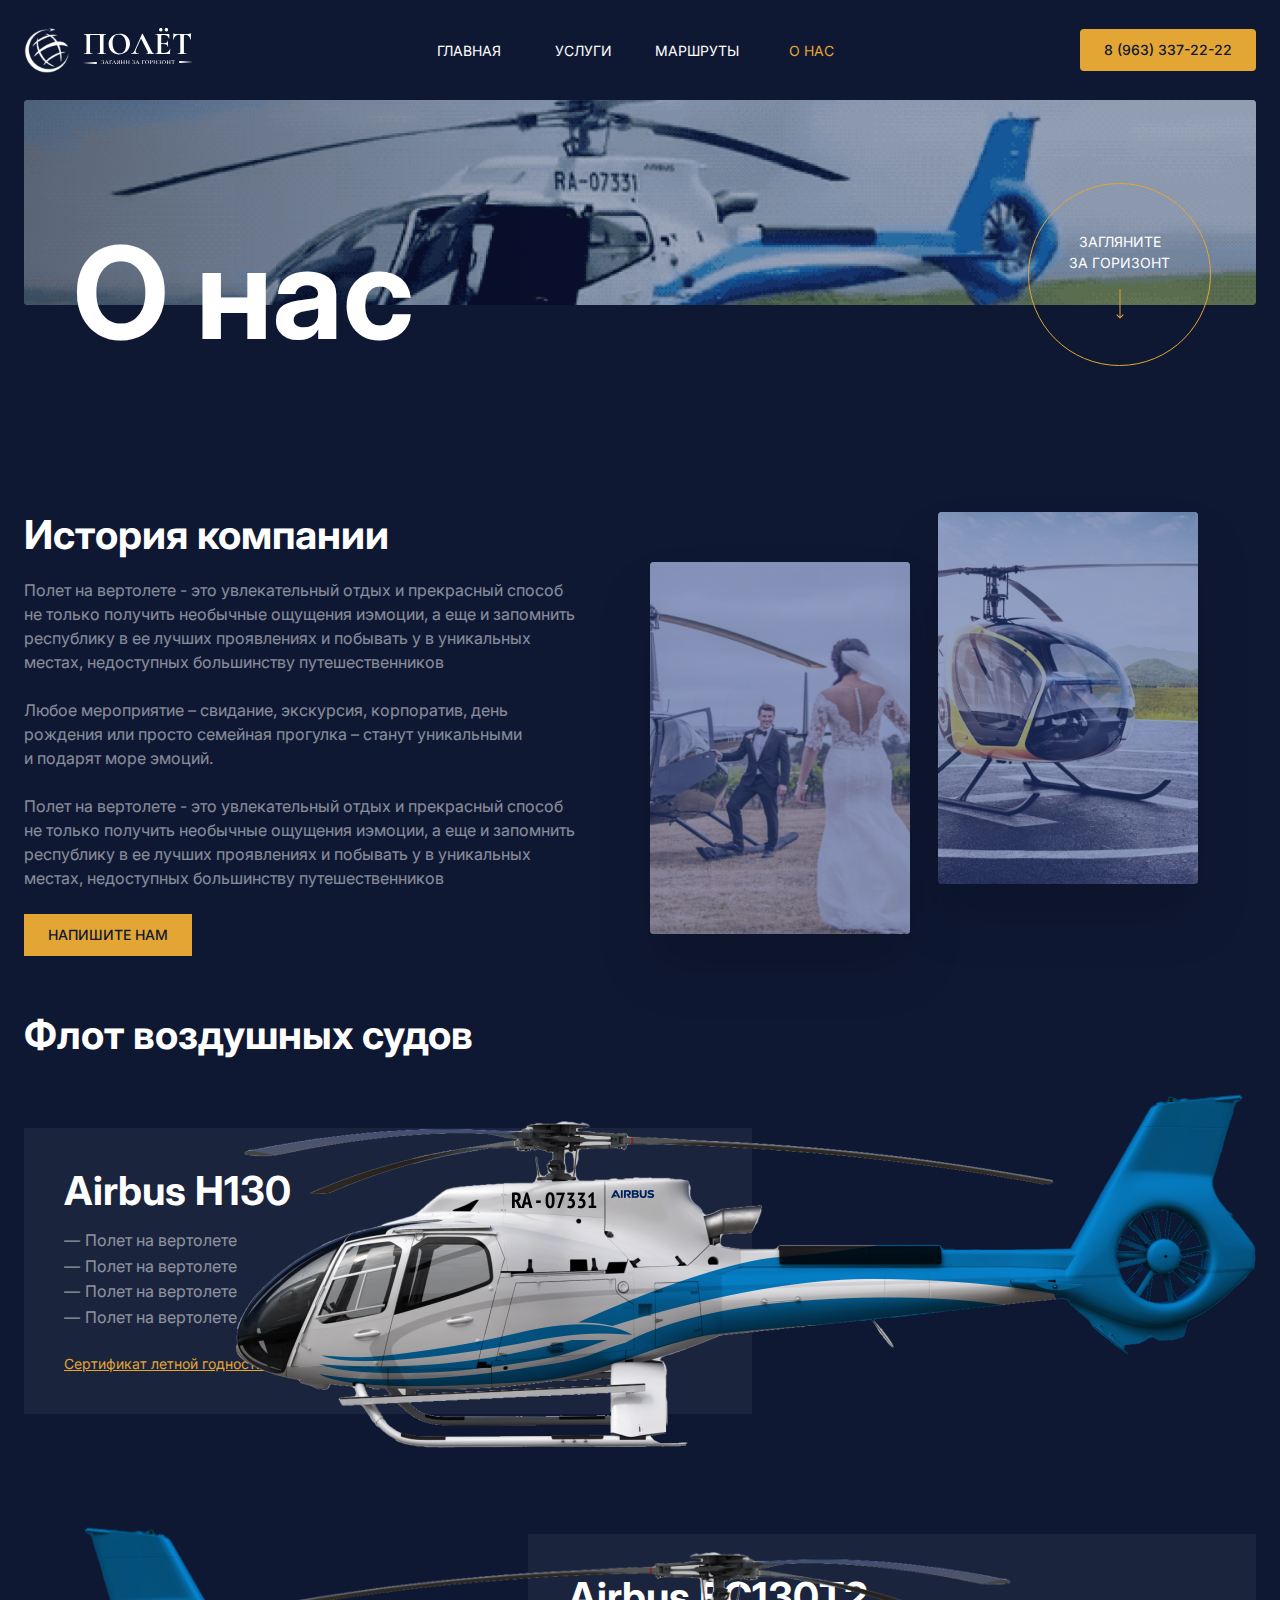
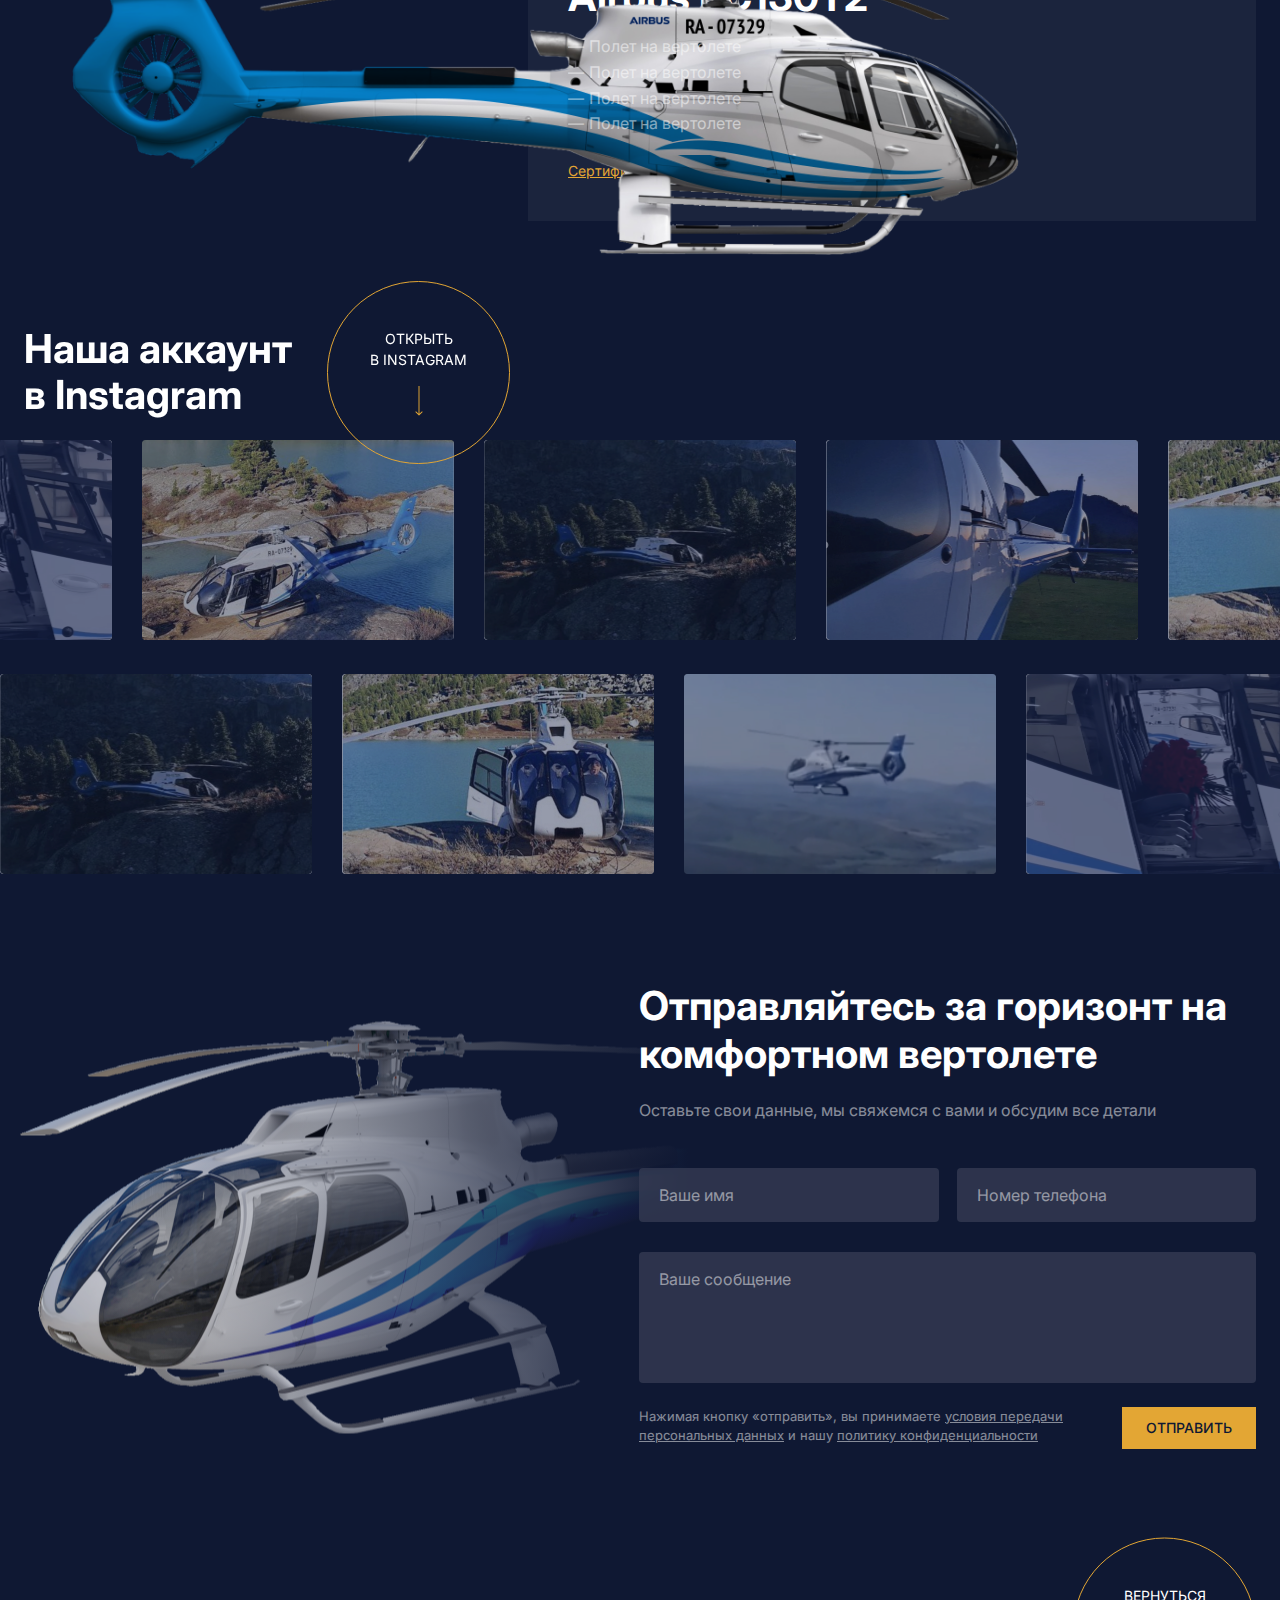
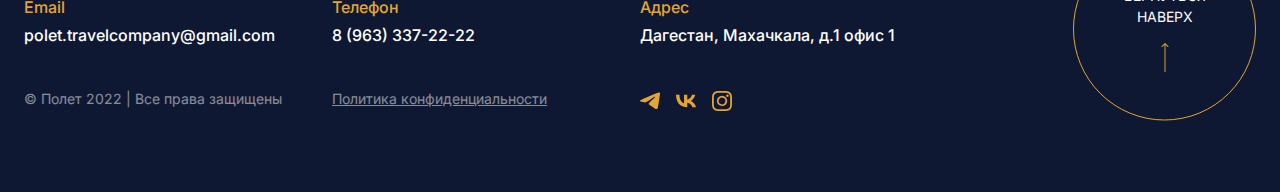
==== about.html @ 79e1754f "upd: Update #3" ====
<!DOCTYPE html>
<html lang="ru">

<head>
	<meta charset="UTF-8">
	<meta http-equiv="X-UA-Compatible" content="IE=edge">
	<meta name="viewport" content="width=device-width, initial-scale=1.0">
	<title>Полёт - О нас</title>
	<!-- styles -->
	<link rel="stylesheet" href="css/vendor.min.css">
	<link rel="stylesheet" href="css/app.min.css">
</head>

<body>
	<!-- header -->
	<header class="header @@header" id="header" data-aos="fade-in">
		<div class="container">
			<div class="header__wrapper">
				<button class="hamburger" id="hamburger-toggle" aria-label="Меню">
					<span class="hamburger__inner"></span>
					<span class="hamburger__inner"></span>
					<span class="hamburger__inner"></span>
				</button>
				<a href="index.html" class="header__logotype">
					<picture>
						<source srcset="img/logotype.svg" media="(min-width: 1024px)">
						<img src="img/logotype-mobile.svg" alt="ПОЛЁТ">
					</picture>
				</a>
				<nav class="nav header__nav">
					<ul class="nav__list">
						<li class="nav__item @@main">
							<a href="index.html" class="nav__link">Главная</a>
						</li>
						<li class="nav__item @@services">
							<a href="services.html" class="nav__link">Услуги</a>
						</li>
						<li class="nav__item @@routes">
							<a href="routes.html" class="nav__link">Маршруты</a>
						</li>
						<li class="nav__item nav__item--active">
							<a href="about.html" class="nav__link">О нас</a>
						</li>
					</ul>
				</nav>
				<a href="tel:89633372222" class="header__number">
					<svg class="header__number-icon">
						<use xlink:href="img/sprite.svg#icon-phone-call"></use>
					</svg>
					<span class="header__number-title">8 (963) 337-22-22</span>
				</a>
			</div>
		</div>
	</header>
	<!-- end of header -->
	<!-- wrapper -->
	<div class="wrapper">
		<!-- page top -->
		<div class="page-top" id="page-top">
			<div class="container">
				<div class="page-top__wrapper">
					<picture class="page-top__img">
						<img src="img/main-bg.jpg" alt="Image">
					</picture>
					<h2 class="page-top__title">О нас</h2>
					<a href="#about" class="back-to page-top__back">
						<span class="back-to__title">Загляните <br>за горизонт</span>
						<svg class="back-to__icon">
							<use xlink:href="img/sprite.svg#icon-arrow-bottom"></use>
						</svg>
					</a>
				</div>
			</div>
		</div>
		<!-- end of page top -->
		<!-- about -->
		<section class="about" id="about">
			<div class="container">
				<div class="about__wrapper">
					<div class="about__left">
						<h3 class="about__title"><b>История компании</b></h3>
						<p class="about__description">
							Полет на вертолете - это увлекательный отдых и прекрасный способ <br>
							не только получить необычные ощущения иэмоции, a еще и запомнить республику в ее лучших проявлениях и побывать у в уникальных местах, недоступных большинству путешественников
							<br><br>
							Любое мероприятие – свидание, экскурсия, корпоратив, день рождения или просто семейная прогулка – станут уникальными <br>
							и подарят море эмоций.
							<br><br>
							Полет на вертолете - это увлекательный отдых и прекрасный способ <br>
							не только получить необычные ощущения иэмоции, a еще и запомнить республику в ее лучших проявлениях и побывать у в уникальных местах, недоступных большинству путешественников
						</p>
						<a href="#" class="about__btn btn">Напишите нам</a>
					</div>
					<div class="about__right">
						<div class="about__images">
							<picture class="about__img">
								<img src="img/about-img-01.jpg" alt="Image">
							</picture>
							<picture class="about__img">
								<img src="img/about-img-02.jpg" alt="Image">
							</picture>
						</div>
					</div>
				</div>
			</div>
		</section>
		<!-- end of about -->
		<!-- fleet -->
		<section class="fleet" id="fleet">
			<div class="container">
				<div class="section-heading">
					<h2 class="section-heading__title">Флот воздушных судов</h2>
				</div>
				<div class="fleet__wrapper">
					<article class="fleet__item">
						<div class="fleet__body">
							<h3 class="fleet__title">Airbus H130</h3>
							<ul class="fleet__list">
								<li class="fleet__list-item">Полет на вертолете</li>
								<li class="fleet__list-item">Полет на вертолете</li>
								<li class="fleet__list-item">Полет на вертолете</li>
								<li class="fleet__list-item">Полет на вертолете</li>
							</ul>
							<a href="#" class="fleet__link">Сертификат летной годности</a>
						</div>
						<picture class="fleet__img">
							<img src="img/fleet-helicopter-01.png" alt="Image">
						</picture>
					</article>
					<article class="fleet__item">
						<picture class="fleet__img">
							<img src="img/fleet-helicopter-02.png" alt="Image">
						</picture>
						<div class="fleet__body">
							<h3 class="fleet__title">Airbus EC130T2</h3>
							<ul class="fleet__list">
								<li class="fleet__list-item">Полет на вертолете</li>
								<li class="fleet__list-item">Полет на вертолете</li>
								<li class="fleet__list-item">Полет на вертолете</li>
								<li class="fleet__list-item">Полет на вертолете</li>
							</ul>
							<a href="#" class="fleet__link">Сертификат летной годности</a>
						</div>
					</article>
				</div>
			</div>
		</section>
		<!-- end of fleet -->
		<!-- gallery -->
		<section class="gallery" id="gallery">
			<div class="container">
				<div class="gallery__top">
					<div class="section-heading">
						<h2 class="section-heading__title">Наша аккаунт <br>в Instagram</h2>
					</div>
					<a href="#" class="back-to gallery__back" target="_blank">
						<span class="back-to__title">Открыть <br>в Instagram</span>
						<svg class="back-to__icon">
							<use xlink:href="img/sprite.svg#icon-arrow-bottom"></use>
						</svg>
					</a>
				</div>
				<div class="gallery__slider gallery__slider--top">
					<div class="swiper">
						<div class="swiper-wrapper">
							<div class="swiper-slide">
								<picture class="gallery__img">
									<img src="img/gallery-01.jpg" alt="Image">
								</picture>
							</div>
							<div class="swiper-slide">
								<picture class="gallery__img">
									<img src="img/gallery-02.jpg" alt="Image">
								</picture>
							</div>
							<div class="swiper-slide">
								<picture class="gallery__img">
									<img src="img/gallery-03.jpg" alt="Image">
								</picture>
							</div>
							<div class="swiper-slide">
								<picture class="gallery__img">
									<img src="img/gallery-04.jpg" alt="Image">
								</picture>
							</div>
							<div class="swiper-slide">
								<picture class="gallery__img">
									<img src="img/gallery-05.jpg" alt="Image">
								</picture>
							</div>
							<div class="swiper-slide">
								<picture class="gallery__img">
									<img src="img/gallery-06.jpg" alt="Image">
								</picture>
							</div>
						</div>
					</div>
				</div>
				<div class="gallery__slider gallery__slider--bottom">
					<div class="swiper">
						<div class="swiper-wrapper">
							<div class="swiper-slide">
								<picture class="gallery__img">
									<img src="img/gallery-04.jpg" alt="Image">
								</picture>
							</div>
							<div class="swiper-slide">
								<picture class="gallery__img">
									<img src="img/gallery-05.jpg" alt="Image">
								</picture>
							</div>
							<div class="swiper-slide">
								<picture class="gallery__img">
									<img src="img/gallery-06.jpg" alt="Image">
								</picture>
							</div>
							<div class="swiper-slide">
								<picture class="gallery__img">
									<img src="img/gallery-07.jpg" alt="Image">
								</picture>
							</div>
							<div class="swiper-slide">
								<picture class="gallery__img">
									<img src="img/gallery-08.jpg" alt="Image">
								</picture>
							</div>
							<div class="swiper-slide">
								<picture class="gallery__img">
									<img src="img/gallery-09.jpg" alt="Image">
								</picture>
							</div>
							<div class="swiper-slide">
								<picture class="gallery__img">
									<img src="img/gallery-02.jpg" alt="Image">
								</picture>
							</div>
						</div>
					</div>
				</div>
			</div>
		</section>
		<!-- end of gallery -->
		<!-- feedback -->
		<section class="feedback" id="feedback">
			<div class="container">
				<div class="feedback__wrapper">
					<h2 class="feedback__title">Отправляйтесь за горизонт на комфортном вертолете </h2>
					<p class="feedback__description">Оставьте свои данные, мы свяжемся с вами и обсудим все детали </p>
					<form action="#" class="feedback-form feedback__form">
						<div class="feedback-form__inner">
							<input type="text" class="feedback-form__input input" placeholder="Ваше имя" required>
							<input type="tel" class="feedback-form__input input" placeholder="Номер телефона" data-inputmask="'mask': '+7 (999) 999-99-99'" required>
						</div>
						<div class="feedback-form__inner">
							<textarea class="feedback-form__input textarea" placeholder="Ваше сообщение" required></textarea>
						</div>
						<div class="feedback-form__bottom">
							<p class="feedback-form__copyright">Нажимая кнопку «отправить», вы принимаете <a href="#">условия передачи персональных данных</a> и нашу <a href="#">политику конфиденциальности</a></p>
							<button class="feedback-form__btn btn">Отправить</button>
						</div>
					</form>
				</div>
			</div>
		</section>
		<!-- end of feedback -->
		<!-- footer -->
		<footer class="footer" id="footer">
			<div class="container">
				<div class="footer__wrapper">
					<div class="footer__block">
						<span class="footer__help">Email</span>
						<a href="#" class="footer__link">polet.travelcompany@gmail.com</a>
					</div>
					<div class="footer__block">
						<span class="footer__help">Телефон</span>
						<a href="tel:89633372222" class="footer__link">8 (963) 337-22-22</a>
					</div>
					<div class="footer__block">
						<span class="footer__help">Адрес</span>
						<address class="footer__link">Дагестан, Махачкала, д.1 офис 1</address>
					</div>
					<a href="#header" class="back-to footer__back">
						<span class="back-to__title">Вернуться наверх</span>
						<svg class="back-to__icon">
							<use xlink:href="img/sprite.svg#icon-arrow-top"></use>
						</svg>
					</a>
				</div>
				<div class="footer__wrapper footer__wrapper--bottom">
					<div class="footer__block">
						<p class="footer__copyright">© Полет 2022 | Все права защищены</p>
					</div>
					<div class="footer__block">
						<a href="#" class="footer__info">Политика конфиденциальности</a>
					</div>
					<div class="footer__block">
						<div class="c-socials footer__socials">
							<ul class="c-socials__list">
								<li class="c-socials__item">
									<a href="#" class="c-socials__link">
										<svg class="c-socials__icon">
											<use xlink:href="img/sprite.svg#icon-telegram"></use>
										</svg>
									</a>
								</li>
								<li class="c-socials__item">
									<a href="#" class="c-socials__link">
										<svg class="c-socials__icon">
											<use xlink:href="img/sprite.svg#icon-vk"></use>
										</svg>
									</a>
								</li>
								<li class="c-socials__item">
									<a href="#" class="c-socials__link">
										<svg class="c-socials__icon">
											<use xlink:href="img/sprite.svg#icon-instagram"></use>
										</svg>
									</a>
								</li>
							</ul>
						</div>
					</div>
				</div>
			</div>
		</footer>
		<!-- end of footer -->
	</div>
	<!-- end of wrapper -->
	<!-- scripts -->
	<script src="js/vendor.min.js"></script>
	<script src="js/app.min.js"></script>
</body>

</html>
---- css/app.min.css ----
body{position:relative;overflow-x:hidden;font-family:"Inter",sans-serif;font-size:16px;font-weight:normal;line-height:1.5;color:#fff;background:#0f1833}ul,ol,li{display:block;padding:0;margin:0;list-style:none}h1,h2,h3,h4,h5,h6{margin:0;font-weight:normal;line-height:1.5}p{margin:0}a{display:inline-block;color:#fff;text-decoration:none;-webkit-transition:all .25s ease-in-out;-o-transition:all .25s ease-in-out;transition:all .25s ease-in-out}a:hover{text-decoration:none;color:#fff}a:active{color:#fff}input[type=number]{-moz-appearance:textfield}input[type=number]::-webkit-outer-spin-button,input[type=number]::-webkit-inner-spin-button{display:none;-webkit-appearance:none;appearance:none;margin:0}input:-webkit-autofill{-webkit-animation-name:autofill;-webkit-animation-fill-mode:both}picture{display:block}picture>img{display:block;width:100%;height:100%;-o-object-fit:cover;object-fit:cover}img{max-width:100%}svg{-webkit-transition:all .25s ease-in-out;-o-transition:all .25s ease-in-out;transition:all .25s ease-in-out}.scroll-disabled{overflow:hidden}.container{margin:0 auto;padding:0 24px;max-width:1504px;width:100%}.btn{display:block;padding:14px 24px;width:-webkit-fit-content;width:-moz-fit-content;width:fit-content;font-size:14px;font-weight:500;line-height:1;text-transform:uppercase;text-align:center;color:#0f1833;background:#e3a634;border:none;border-radius:0}.btn:focus{outline:none}.btn:hover{color:#0f1833}.btn:active{color:#0f1833}.order-btn{display:-webkit-box;display:-ms-flexbox;display:flex;-webkit-box-align:center;-ms-flex-align:center;align-items:center}@media screen and (hover: hover){.order-btn:hover .order-btn__icon{margin-left:10px}}.order-btn__icon-wrap{display:-webkit-box;display:-ms-flexbox;display:flex;-webkit-box-align:center;-ms-flex-align:center;align-items:center;min-width:52px;width:52px;height:52px;border:1px solid #e3a634;border-radius:50%}.order-btn__icon{margin-left:-5px;min-width:30px;width:30px;height:30px;color:#e3a634}.order-btn__icon-wrap+.order-btn__title{margin-left:20px}@media screen and (max-width: 767px){.order-btn__icon-wrap+.order-btn__title{margin-left:10px}}.order-btn__title{font-size:16px;font-weight:normal}@media screen and (max-width: 767px){.order-btn__title{font-size:14px}}.input{-webkit-appearance:none;-moz-appearance:none;appearance:none;display:block;padding:15px 20px;font-size:16px;font-weight:normal;color:#fff;background:rgba(53,59,82,.8);border:none;border-radius:4px}.input::-webkit-input-placeholder{color:rgba(255,255,255,.5)}.input::-moz-placeholder{color:rgba(255,255,255,.5)}.input:-ms-input-placeholder{color:rgba(255,255,255,.5)}.input::-ms-input-placeholder{color:rgba(255,255,255,.5)}.input::placeholder{color:rgba(255,255,255,.5)}.input:focus{outline:none}@media screen and (max-width: 767px){.input{font-size:14px}}.textarea{-webkit-appearance:none;-moz-appearance:none;appearance:none;resize:none;display:block;padding:15px 20px;min-height:131px;font-size:16px;font-weight:normal;color:#fff;background:rgba(53,59,82,.8);border:none;border-radius:4px}.textarea::-webkit-input-placeholder{color:rgba(255,255,255,.5)}.textarea::-moz-placeholder{color:rgba(255,255,255,.5)}.textarea:-ms-input-placeholder{color:rgba(255,255,255,.5)}.textarea::-ms-input-placeholder{color:rgba(255,255,255,.5)}.textarea::placeholder{color:rgba(255,255,255,.5)}.textarea:focus{outline:none}@media screen and (max-width: 767px){.textarea{min-height:102px;font-size:14px}}.back-to{display:-webkit-box;display:-ms-flexbox;display:flex;-webkit-box-align:center;-ms-flex-align:center;align-items:center;-webkit-box-pack:center;-ms-flex-pack:center;justify-content:center;-webkit-box-orient:vertical;-webkit-box-direction:normal;-ms-flex-direction:column;flex-direction:column;padding:20px;min-width:183px;width:183px;height:183px;text-align:center;color:#fff;background:rgba(0,0,0,0);border:1px solid #e3a634;border-radius:50%}.back-to:focus{outline:none}@media screen and (hover: hover){.back-to:hover{background:#e3a634}.back-to:hover .back-to__icon{color:#fff}}@media screen and (max-width: 767px){.back-to{padding:20px;min-width:154px;width:154px;height:154px}}.back-to__title{display:block;font-size:14px;font-weight:normal;text-transform:uppercase}@media screen and (max-width: 767px){.back-to__title{font-size:12px}}.back-to__title+.back-to__icon,.back-to__icon+.back-to__title{margin-top:16px}@media screen and (max-width: 767px){.back-to__title+.back-to__icon,.back-to__icon+.back-to__title{margin-top:10px}}.back-to__icon{min-width:30px;width:30px;min-height:30px;height:30px;color:#e3a634}.c-socials{display:-webkit-box;display:-ms-flexbox;display:flex;-webkit-box-align:center;-ms-flex-align:center;align-items:center}.c-socials__title{font-size:14px;font-weight:normal;text-transform:uppercase;opacity:.5}@media screen and (max-width: 767px){.c-socials__title{display:none}}.c-socials__title+.c-socials__list{margin-left:22px}.c-socials__list{display:-webkit-box;display:-ms-flexbox;display:flex;-webkit-box-align:center;-ms-flex-align:center;align-items:center}.c-socials__item+.c-socials__item{margin-left:16px}.c-socials__link{display:block}.c-socials__icon{min-width:20px;width:20px;height:20px;color:#e3a634}.header{position:relative;z-index:1001;padding:24px 0;background:#0f1833}@media screen and (max-width: 767px){.header{padding:20px 0 24px}}.header__wrapper{display:-webkit-box;display:-ms-flexbox;display:flex;-webkit-box-align:center;-ms-flex-align:center;align-items:center;-webkit-box-pack:justify;-ms-flex-pack:justify;justify-content:space-between}.header__logotype{max-width:169px;width:100%;height:52px}.header__logotype img{display:block;width:100%;height:100%;-o-object-fit:contain;object-fit:contain}@media screen and (max-width: 1023px){.header__logotype{max-width:84px;height:auto}}@media screen and (max-width: 767px){.header__logotype{position:absolute;left:50%;-webkit-transform:translateX(-50%);-ms-transform:translateX(-50%);transform:translateX(-50%)}}.header__nav{position:absolute;left:50%;-webkit-transform:translateX(-50%);-ms-transform:translateX(-50%);transform:translateX(-50%)}@media screen and (max-width: 767px){.header__nav{display:none}}.header__number{display:block;padding:14px 24px;font-size:14px;font-weight:500;line-height:1;text-align:center;color:#0f1833;background:#e3a634;border-radius:4px}.header__number:hover{color:#0f1833}.header__number:active{color:#0f1833}@media screen and (max-width: 1023px){.header__number{padding:12px}}.header__number-icon{min-width:24px;width:24px;height:24px;color:#0f1833}@media screen and (min-width: 1024px){.header__number-icon{display:none}}@media screen and (max-width: 1023px){.header__number-title{display:none}}.nav__list{display:-webkit-box;display:-ms-flexbox;display:flex;-webkit-box-align:center;-ms-flex-align:center;align-items:center}.nav__item--active .nav__link{color:#e3a634}.nav__item+.nav__item{margin-left:30px}.nav__link{display:block;min-width:84px;font-size:14px;font-weight:normal;text-transform:uppercase;text-align:center}@media screen and (hover: hover){.nav__link:hover{color:#e3a634}}.hamburger{position:relative;display:block;padding:0;min-width:36px;width:36px;height:36px;font-size:0;background:rgba(0,0,0,0);border:none;border-radius:0}.hamburger:focus{outline:none}.hamburger--active .hamburger__inner:first-child{top:17.5px;-webkit-transform:rotate(45deg);-ms-transform:rotate(45deg);transform:rotate(45deg);width:30px}.hamburger--active .hamburger__inner:nth-child(2){opacity:0}.hamburger--active .hamburger__inner:last-child{top:17.5px;-webkit-transform:rotate(-45deg);-ms-transform:rotate(-45deg);transform:rotate(-45deg);width:30px}@media screen and (min-width: 768px){.hamburger{display:none}}.hamburger__inner{position:absolute;left:3px;height:3px;background:#fff;border-radius:4px;-webkit-transition:all .25s ease-in-out;-o-transition:all .25s ease-in-out;transition:all .25s ease-in-out}.hamburger__inner:first-child{top:7.5px;width:15px}.hamburger__inner:nth-child(2){top:17.5px;width:30px}.hamburger__inner:last-child{top:28.5px;width:20px}.mobile-menu{position:fixed;top:92px;right:24px;left:24px;z-index:1000;-webkit-transform:translateY(-104%);-ms-transform:translateY(-104%);transform:translateY(-104%);visibility:hidden;background:#cd9734;border-radius:4px;-webkit-box-shadow:0px 4px 34px #0f1833;box-shadow:0px 4px 34px #0f1833;-webkit-transition:all .25s ease-in-out;-o-transition:all .25s ease-in-out;transition:all .25s ease-in-out;pointer-events:none}.mobile-menu--active{-webkit-transform:translateY(0);-ms-transform:translateY(0);transform:translateY(0);visibility:visible;pointer-events:all}@media screen and (min-width: 768px){.mobile-menu{display:none}}.mobile-menu__list{padding:12px 0;width:100%}.mobile-menu__item--active .mobile-menu__link{color:#fff;background:rgba(15,24,51,.1)}.mobile-menu__item--active .mobile-menu__link:hover{color:#fff}.mobile-menu__item--active .mobile-menu__link:active{color:#fff}.mobile-menu__link{display:block;padding:17px 23px;width:100%;font-size:14px;font-weight:normal;text-transform:uppercase;text-align:center;color:#0f1833}.mobile-menu__link:hover{color:#0f1833}.mobile-menu__link:active{color:#0f1833}.footer{padding:38px 0 80px}@media screen and (max-width: 767px){.footer{padding:38px 0 32px}}.footer__wrapper{position:relative;display:-webkit-box;display:-ms-flexbox;display:flex}@media screen and (max-width: 1199px){.footer__wrapper{-webkit-box-orient:vertical;-webkit-box-direction:normal;-ms-flex-direction:column;flex-direction:column}.footer__wrapper--bottom{text-align:center}}@media screen and (min-width: 768px)and (max-width: 1199px){.footer__wrapper--bottom .footer__block+.footer__block{margin-top:16px}}@media screen and (max-width: 767px){.footer__wrapper--bottom .footer__block+.footer__block{margin-top:8px}}.footer__wrapper+.footer__wrapper{margin-top:25px}@media screen and (max-width: 1199px){.footer__wrapper+.footer__wrapper{margin-top:96px}}.footer__back{position:absolute;top:50%;right:0;z-index:1;-webkit-transform:translateY(-50%);-ms-transform:translateY(-50%);transform:translateY(-50%)}@media screen and (max-width: 767px){.footer__back{top:60px;-webkit-transform:none;-ms-transform:none;transform:none}}.footer__block{width:25%}@media screen and (max-width: 1199px){.footer__block{width:100%}}@media screen and (max-width: 1199px){.footer__block+.footer__block{margin-top:24px}}.footer__help{display:block;margin-bottom:4px;font-size:16px;font-weight:500;color:#e3a634}.footer__link{display:block;font-size:16px;font-weight:500}@media screen and (hover: hover){.footer__link[href]:hover{color:#e3a634}}.footer__copyright{display:block;font-size:14px;font-weight:normal;opacity:.5}@media screen and (max-width: 767px){.footer__copyright{font-size:12px}}.footer__info{display:block;font-size:14px;font-weight:normal;text-decoration:underline;opacity:.5}@media screen and (max-width: 767px){.footer__info{font-size:12px}}@media screen and (max-width: 1199px){.footer__socials{-webkit-box-pack:center;-ms-flex-pack:center;justify-content:center}}.wrapper{position:relative;overflow:hidden;min-height:100vh}.section-heading{display:-webkit-box;display:-ms-flexbox;display:flex;-webkit-box-align:start;-ms-flex-align:start;align-items:flex-start;-webkit-box-pack:justify;-ms-flex-pack:justify;justify-content:space-between;margin-bottom:70px}@media screen and (max-width: 1023px){.section-heading{-webkit-box-orient:vertical;-webkit-box-direction:normal;-ms-flex-direction:column;flex-direction:column}}@media screen and (max-width: 767px){.section-heading{margin-bottom:30px}}.section-heading__title{max-width:608px;width:100%;font-size:40px;font-weight:bold;line-height:1.15}@media screen and (min-width: 1024px)and (max-width: 1199px){.section-heading__title{font-size:32px}}@media screen and (max-width: 767px){.section-heading__title{font-size:20px}}.section-heading__description{margin-left:40px;max-width:552px;width:100%;font-size:16px;font-weight:normal;opacity:.5}@media screen and (max-width: 1023px){.section-heading__description{margin-top:30px;margin-left:0}}@media screen and (max-width: 767px){.section-heading__description{font-size:14px}}.main{position:relative}.main__wrapper{position:relative;z-index:1;overflow:hidden;padding:48px 48px 134px 48px;min-height:596px;background-repeat:no-repeat;background-size:cover;background-position:center center;border-radius:4px}.main__wrapper::before{content:"";position:absolute;top:0;right:0;bottom:0;left:0;z-index:-1;display:block;width:100%;height:100%;background:rgba(15,24,51,.35)}.main__wrapper::after{content:"";position:absolute;top:0;right:0;bottom:0;left:0;z-index:-1;display:block;width:100%;height:100%;background:-webkit-gradient(linear, left top, right top, from(rgba(0, 0, 0, 0.3)), color-stop(42.38%, rgba(0, 0, 0, 0)));background:-o-linear-gradient(left, rgba(0, 0, 0, 0.3) 0%, rgba(0, 0, 0, 0) 42.38%);background:linear-gradient(90deg, rgba(0, 0, 0, 0.3) 0%, rgba(0, 0, 0, 0) 42.38%)}@media screen and (min-width: 768px)and (max-width: 1023px){.main__wrapper{padding:30px 30px 134px 30px;min-height:520px}}@media screen and (max-width: 767px){.main__wrapper{padding:20px 20px 114px 20px;min-height:480px}}.main__back{position:absolute;bottom:0;left:calc(50% - 752px + 24px + 48px);z-index:1}@media screen and (max-width: 1503px){.main__back{left:72px}}@media screen and (min-width: 768px)and (max-width: 1023px){.main__back{left:54px}}@media screen and (max-width: 767px){.main__back{left:44px}}.main__title{font-size:72px;font-weight:bold;line-height:1.08}@media screen and (min-width: 768px)and (max-width: 1023px){.main__title{font-size:48px}}@media screen and (max-width: 767px){.main__title{font-size:32px}}.main__description{margin-top:40px;max-width:430px;width:100%;font-size:16px;font-weight:normal;opacity:.7}@media screen and (max-width: 767px){.main__description{margin-top:72px;font-size:14px;opacity:1}}.main__btn{margin-top:12px}@media screen and (max-width: 767px){.main__btn{margin-top:16px;width:100%}}.main__inner{display:-webkit-box;display:-ms-flexbox;display:flex;-webkit-box-align:center;-ms-flex-align:center;align-items:center;-webkit-box-pack:end;-ms-flex-pack:end;justify-content:flex-end;margin-top:28px}@media screen and (max-width: 767px){.main__inner{margin-top:24px}}.feedback{position:relative;z-index:1;overflow:hidden;padding:108px 0}.feedback::before{content:"";position:absolute;top:50%;left:calc(50% - 752px + 24px);z-index:-2;-webkit-transform:translateY(-50%);-ms-transform:translateY(-50%);transform:translateY(-50%);display:block;width:871px;height:437px;background-image:url(../img/helicopter.png);background-repeat:no-repeat;background-size:contain;background-position:center center}.feedback::after{content:"";position:absolute;top:50%;left:calc(50% - 752px + 24px + 275px);z-index:-1;-webkit-transform:translateY(-50%);-ms-transform:translateY(-50%);transform:translateY(-50%);display:block;width:609px;height:593px;background:-webkit-gradient(linear, right top, left top, color-stop(3.32%, #0F1833), color-stop(89.77%, rgba(15, 24, 51, 0)));background:-o-linear-gradient(right, #0F1833 3.32%, rgba(15, 24, 51, 0) 89.77%);background:linear-gradient(270deg, #0F1833 3.32%, rgba(15, 24, 51, 0) 89.77%)}@media screen and (max-width: 1503px){.feedback::before{left:20px}.feedback::after{left:295px}}@media screen and (min-width: 1200px)and (max-width: 1399px){.feedback::after{left:20px;width:871px;background:-webkit-gradient(linear, right top, left top, color-stop(23.32%, #0F1833), color-stop(89.77%, rgba(15, 24, 51, 0)));background:-o-linear-gradient(right, #0F1833 23.32%, rgba(15, 24, 51, 0) 89.77%);background:linear-gradient(270deg, #0F1833 23.32%, rgba(15, 24, 51, 0) 89.77%)}}@media screen and (max-width: 1199px){.feedback::before,.feedback::after{display:none}}@media screen and (max-width: 767px){.feedback{padding:50px 0 0}}.feedback__wrapper{margin-left:auto;max-width:617px;width:100%}@media screen and (max-width: 1199px){.feedback__wrapper{max-width:none}}.feedback__title{font-size:40px;font-weight:bold;line-height:1.2}@media screen and (max-width: 767px){.feedback__title{font-size:24px}}.feedback__description{margin-top:20px;font-size:16px;font-weight:normal;opacity:.5}@media screen and (max-width: 767px){.feedback__description{margin-top:16px;font-size:14px}}.feedback__form{margin-top:46px}@media screen and (max-width: 767px){.feedback__form{margin-top:16px}}.feedback-form__inner{display:-webkit-box;display:-ms-flexbox;display:flex;-webkit-box-pack:justify;-ms-flex-pack:justify;justify-content:space-between}@media screen and (max-width: 767px){.feedback-form__inner{-webkit-box-orient:vertical;-webkit-box-direction:normal;-ms-flex-direction:column;flex-direction:column}}.feedback-form__inner+.feedback-form__inner{margin-top:30px}@media screen and (max-width: 767px){.feedback-form__inner+.feedback-form__inner{margin-top:16px}}.feedback-form__input{width:100%}.feedback-form__input+.feedback-form__input{margin-left:18px}@media screen and (max-width: 767px){.feedback-form__input+.feedback-form__input{margin-top:16px;margin-left:0}}.feedback-form__bottom{display:-webkit-box;display:-ms-flexbox;display:flex;-webkit-box-pack:justify;-ms-flex-pack:justify;justify-content:space-between;margin-top:24px}@media screen and (max-width: 767px){.feedback-form__bottom{-webkit-box-orient:vertical;-webkit-box-direction:normal;-ms-flex-direction:column;flex-direction:column;margin-top:16px}}.feedback-form__copyright{font-size:13px;font-weight:normal;opacity:.5}.feedback-form__copyright>a{display:inline;text-decoration:underline;color:#fff}.feedback-form__copyright>a:hover{color:#fff}@media screen and (max-width: 767px){.feedback-form__copyright{font-size:11px}}.feedback-form__copyright+.feedback-form__btn,.feedback-form__btn+.feedback-form__copyright{margin-left:32px}@media screen and (max-width: 767px){.feedback-form__copyright+.feedback-form__btn,.feedback-form__btn+.feedback-form__copyright{margin-top:16px;margin-left:0}}@media screen and (max-width: 767px){.feedback-form__btn{width:100%}}.page-top__wrapper{position:relative;overflow:hidden;padding:97px 232px 97px 49px}@media screen and (min-width: 1024px)and (max-width: 1199px){.page-top__wrapper{padding:117px 222px 117px 39px}}@media screen and (min-width: 768px)and (max-width: 1023px){.page-top__wrapper{padding:117px 222px 117px 39px}}@media screen and (max-width: 767px){.page-top__wrapper{padding:173px 20px 20px}}.page-top__img{position:absolute;top:0;right:0;left:0;z-index:1;overflow:hidden;width:100%;height:205px;border-radius:4px}.page-top__img img{display:block;width:100%;height:100%;-o-object-fit:cover;object-fit:cover}.page-top__img::before{content:"";position:absolute;top:0;right:0;bottom:0;left:0;display:block;width:100%;height:100%;background:rgba(15,24,51,.35)}.page-top__img::after{content:"";position:absolute;top:0;right:0;bottom:0;left:0;display:block;width:100%;height:100%;background:-webkit-gradient(linear, left top, right top, from(rgba(0, 0, 0, 0.3)), color-stop(42.38%, rgba(0, 0, 0, 0)));background:-o-linear-gradient(left, rgba(0, 0, 0, 0.3) 0%, rgba(0, 0, 0, 0) 42.38%);background:linear-gradient(90deg, rgba(0, 0, 0, 0.3) 0%, rgba(0, 0, 0, 0) 42.38%)}@media screen and (min-width: 768px)and (max-width: 1023px){.page-top__img{height:175px}}.page-top__title{position:relative;z-index:1;font-size:128px;font-weight:bold}@media screen and (min-width: 1024px)and (max-width: 1199px){.page-top__title{font-size:94px}}@media screen and (min-width: 767px)and (max-width: 1023px){.page-top__title{font-size:62px}}@media screen and (max-width: 767px){.page-top__title{font-size:42px}}.page-top__back{position:absolute;top:83px;right:45px;z-index:1}@media screen and (min-width: 768px)and (max-width: 1199px){.page-top__back{right:35px}}@media screen and (max-width: 767px){.page-top__back{display:none}}.about{padding:26px 0}.about__wrapper{display:-webkit-box;display:-ms-flexbox;display:flex;-webkit-box-pack:justify;-ms-flex-pack:justify;justify-content:space-between}@media screen and (max-width: 1199px){.about__wrapper{-webkit-box-orient:vertical;-webkit-box-direction:normal;-ms-flex-direction:column;flex-direction:column}}.about__left{max-width:566px;width:100%}@media screen and (min-width: 1024px)and (max-width: 1199px){.about__left{max-width:70%}}.about__title{font-size:40px;font-weight:300;line-height:1.15}.about__title b,.about__title strong{font-weight:bold}@media screen and (max-width: 767px){.about__title{font-size:24px}}.about__description{margin-top:20px;font-size:16px;font-weight:normal;opacity:.5}@media screen and (max-width: 767px){.about__description{font-size:14px}}.about__btn{margin-top:24px}@media screen and (max-width: 767px){.about__btn{width:100%}}.about__right{margin-left:60px;max-width:668px;width:100%}@media screen and (min-width: 768px)and (max-width: 1199px){.about__right{margin:50px auto 0}}@media screen and (max-width: 767px){.about__right{margin:30px auto 0}}.about__images{display:-webkit-box;display:-ms-flexbox;display:flex;-webkit-box-align:start;-ms-flex-align:start;align-items:flex-start}.about__img{position:relative;overflow:hidden;max-width:320px;min-width:320px;height:462px;border-radius:4px;-webkit-box-shadow:0px 34px 54px rgba(0,0,0,.15);box-shadow:0px 34px 54px rgba(0,0,0,.15)}.about__img img{display:block;width:100%;height:100%;-o-object-fit:cover;object-fit:cover}.about__img::before{content:"";position:absolute;top:0;right:0;bottom:0;left:0;display:block;width:100%;height:100%;background:rgba(42,67,144,.5)}.about__img:first-child{margin-top:50px}@media screen and (min-width: 1200px)and (max-width: 1399px){.about__img{max-width:260px;min-width:260px;height:372px}}@media screen and (max-width: 767px){.about__img{max-width:calc(50% - 6px);min-width:calc(50% - 6px)}.about__img:first-child{margin-top:27px}}@media screen and (min-width: 576px)and (max-width: 767px){.about__img{height:368px}}@media screen and (max-width: 575px){.about__img{height:248px}}.about__img+.about__img{margin-left:28px}@media screen and (max-width: 767px){.about__img+.about__img{margin-left:12px}}.invest{padding:55px 0 68px}@media screen and (max-width: 767px){.invest{padding:54px 0 120px}}.invest__wrapper{position:relative;display:-webkit-box;display:-ms-flexbox;display:flex;-webkit-box-align:center;-ms-flex-align:center;align-items:center;-webkit-box-pack:justify;-ms-flex-pack:justify;justify-content:space-between}@media screen and (max-width: 1199px){.invest__wrapper{-webkit-box-orient:vertical;-webkit-box-direction:reverse;-ms-flex-direction:column-reverse;flex-direction:column-reverse;-webkit-box-align:start;-ms-flex-align:start;align-items:flex-start}}.invest__left{max-width:668px;min-width:668px;width:100%}@media screen and (min-width: 1200px)and (max-width: 1399px){.invest__left{max-width:548px;min-width:548px}}@media screen and (max-width: 1199px){.invest__left{margin:0 auto}}@media screen and (max-width: 767px){.invest__left{min-width:auto}}.invest__images{display:-webkit-box;display:-ms-flexbox;display:flex;-webkit-box-align:start;-ms-flex-align:start;align-items:flex-start;-ms-flex-wrap:wrap;flex-wrap:wrap}.invest__img{position:relative;overflow:hidden;max-width:320px;min-width:320px;height:462px;border-radius:4px;-webkit-box-shadow:0px 34px 54px rgba(0,0,0,.15);box-shadow:0px 34px 54px rgba(0,0,0,.15)}.invest__img img{display:block;width:100%;height:100%;-o-object-fit:cover;object-fit:cover}.invest__img::before{content:"";position:absolute;top:0;right:0;bottom:0;left:0;display:block;width:100%;height:100%;background:rgba(42,67,144,.5)}.invest__img:first-child{margin-top:118px}.invest__img:nth-child(2){margin-left:28px}.invest__img:last-child{margin-top:-252px;margin-left:245px}@media screen and (min-width: 1200px)and (max-width: 1399px){.invest__img{max-width:260px;min-width:260px;height:372px}}@media screen and (max-width: 767px){.invest__img{max-width:calc(50% - 10px);min-width:calc(50% - 10px)}.invest__img:first-child{margin-top:27px}.invest__img:nth-child(2){margin-left:20px}.invest__img:last-child{margin-top:-62px;margin-left:35%}}@media screen and (min-width: 576px)and (max-width: 767px){.invest__img{height:368px}}@media screen and (max-width: 575px){.invest__img{height:248px}}.invest__right{margin-left:75px;max-width:668px;width:100%}@media screen and (min-width: 1200px)and (max-width: 1399px){.invest__right{margin-left:45px}}@media screen and (min-width: 768px)and (max-width: 1199px){.invest__right{margin-bottom:50px;margin-left:0}}@media screen and (max-width: 767px){.invest__right{margin-bottom:24px;margin-left:0}}.invest__title{font-size:40px;font-weight:300;line-height:1.15}.invest__title b,.invest__title strong{font-weight:bold}@media screen and (max-width: 767px){.invest__title{font-size:24px}}.invest__description{margin-top:20px;font-size:16px;font-weight:normal;opacity:.5}@media screen and (max-width: 767px){.invest__description{font-size:14px}}.invest__back{margin-top:48px}@media screen and (max-width: 1199px){.invest__back{position:absolute;bottom:-72px;left:0;z-index:1;margin-top:0}}.services{padding:26px 0 74px}@media screen and (max-width: 767px){.services{padding:20px 0}}.services__wrapper{display:-webkit-box;display:-ms-flexbox;display:flex;-ms-flex-wrap:wrap;flex-wrap:wrap}.services__item{position:relative;z-index:1;overflow:hidden;padding:26px 38px;background-repeat:no-repeat;background-size:cover;background-position:center center;border-left:1px solid #e3a634}.services__item::before{content:"";position:absolute;top:0;right:0;bottom:0;left:0;z-index:-1;display:block;width:100%;height:100%;background:rgba(15,24,51,.8)}@media screen and (min-width: 1400px){.services__item{width:calc(50% - 60px)}.services__item:nth-child(2n){margin-left:120px}.services__item:nth-child(n+3){margin-top:60px}}@media screen and (min-width: 1024px)and (max-width: 1399px){.services__item{width:calc(50% - 20px)}.services__item:nth-child(2n){margin-left:40px}.services__item:nth-child(n+3){margin-top:40px}}@media screen and (max-width: 1023px){.services__item{display:-webkit-box;display:-ms-flexbox;display:flex;-webkit-box-orient:vertical;-webkit-box-direction:normal;-ms-flex-direction:column;flex-direction:column;-webkit-box-pack:justify;-ms-flex-pack:justify;justify-content:space-between;padding:16px;width:100%;min-height:209px}}@media screen and (max-width: 1023px){.services__item+.services__item{margin-top:32px}}.services__title{display:block;font-size:24px;font-weight:normal;text-transform:uppercase}@media screen and (max-width: 767px){.services__title{font-size:20px}}.services__description{display:block;margin-top:20px;max-width:455px;width:100%;font-size:16px;font-weight:normal}@media screen and (max-width: 767px){.services__description{display:none}}.services__btn{margin-top:45px}@media screen and (max-width: 767px){.services__btn{margin-top:65px}}.routes{padding:26px 0 74px}@media screen and (max-width: 767px){.routes{padding:20px 0}}.routes__wrapper{display:-webkit-box;display:-ms-flexbox;display:flex;-ms-flex-wrap:wrap;flex-wrap:wrap}.routes__wrapper .routes__item{min-height:220px}@media screen and (min-width: 1400px){.routes__wrapper .routes__item{width:calc(25% - 27px)}.routes__wrapper .routes__item:nth-child(4n),.routes__wrapper .routes__item:nth-child(4n-1),.routes__wrapper .routes__item:nth-child(4n-2){margin-left:36px}.routes__wrapper .routes__item:nth-child(n+5){margin-top:20px}}@media screen and (min-width: 1024px)and (max-width: 1399px){.routes__wrapper .routes__item{width:calc(33.33% - 20px)}.routes__wrapper .routes__item:nth-child(3n),.routes__wrapper .routes__item:nth-child(3n-1){margin-left:30px}.routes__wrapper .routes__item:nth-child(n+4){margin-top:30px}}@media screen and (min-width: 768px)and (max-width: 1023px){.routes__wrapper .routes__item{width:calc(50% - 20px)}.routes__wrapper .routes__item:nth-child(2n){margin-left:40px}.routes__wrapper .routes__item:nth-child(n+3){margin-top:30px}}@media screen and (max-width: 767px){.routes__wrapper .routes__item{width:100%;min-height:auto}}@media screen and (max-width: 767px){.routes__wrapper .routes__item+.routes__item{margin-top:30px}}.routes__item{position:relative;z-index:1;display:-webkit-box;display:-ms-flexbox;display:flex;-webkit-box-orient:vertical;-webkit-box-direction:normal;-ms-flex-direction:column;flex-direction:column;-webkit-box-pack:justify;-ms-flex-pack:justify;justify-content:space-between;overflow:hidden;padding:20px;min-height:144px;background-repeat:no-repeat;background-size:cover;background-position:center center;border-radius:4px;-webkit-box-shadow:0px 34px 54px rgba(0,0,0,.15);box-shadow:0px 34px 54px rgba(0,0,0,.15)}.routes__item::before{content:"";position:absolute;top:0;right:0;bottom:0;left:0;z-index:-2;display:block;width:100%;height:100%;background:rgba(0,0,0,.2)}.routes__item::after{content:"";position:absolute;top:0;right:0;bottom:0;left:0;z-index:-1;display:block;width:100%;height:100%;background:rgba(42,67,144,.4)}.routes__top{display:-webkit-box;display:-ms-flexbox;display:flex;-webkit-box-align:center;-ms-flex-align:center;align-items:center;-webkit-box-pack:justify;-ms-flex-pack:justify;justify-content:space-between}.routes__title{display:-webkit-box;display:-ms-flexbox;display:flex;-webkit-box-align:center;-ms-flex-align:center;align-items:center;font-size:18px;font-weight:500;line-height:1.2}.routes__title::before{content:"";display:block;margin-right:16px;min-width:23px;height:32px;background-image:url(../img/sprite.svg#icon-helicopter);background-repeat:no-repeat;background-size:contain;background-position:center center}.routes__time{display:block;margin-left:18px;font-size:18px;font-weight:500}.routes__list{display:-webkit-box;display:-ms-flexbox;display:flex;-ms-flex-wrap:wrap;flex-wrap:wrap;margin-top:32px}.routes__list-item{font-size:13px;font-weight:normal}.routes__list-item:not(:last-child)::after{content:"|";padding:0 4px}.route{padding:20px 0 60px}.route__top{display:-webkit-box;display:-ms-flexbox;display:flex;-webkit-box-pack:justify;-ms-flex-pack:justify;justify-content:space-between}@media screen and (max-width: 1023px){.route__top{-webkit-box-orient:vertical;-webkit-box-direction:normal;-ms-flex-direction:column;flex-direction:column}}.route__description{font-size:16px;font-weight:normal;opacity:.5}@media screen and (max-width: 767px){.route__description{font-size:14px}}.route__description+.route__description{margin-left:70px}@media screen and (max-width: 1023px){.route__description+.route__description{margin-top:24px;margin-left:0}}.route-list{padding:20px 0}.route-list__wrapper{display:-webkit-box;display:-ms-flexbox;display:flex;-webkit-box-align:start;-ms-flex-align:start;align-items:flex-start;-ms-flex-wrap:wrap;flex-wrap:wrap;counter-reset:route-list}.route-list__item{position:relative;z-index:1;padding:30px 42px;min-height:252px;background-repeat:no-repeat;background-size:cover;background-position:center center;border-left:1px solid #e3a634}.route-list__item::before{content:"";position:absolute;top:0;right:0;bottom:0;left:0;z-index:-1;display:block;width:100%;height:100%;background:rgba(16,24,52,.7)}@media screen and (min-width: 1200px){.route-list__item{width:calc(50% - 52px)}.route-list__item:nth-child(2n){margin-top:55px;margin-left:104px}.route-list__item:nth-child(2n+3){margin-top:20px}}@media screen and (min-width: 1024px)and (max-width: 1199px){.route-list__item{width:calc(50% - 24px)}.route-list__item:nth-child(2n){margin-top:35px;margin-left:48px}.route-list__item:nth-child(2n+3){margin-top:20px}}@media screen and (max-width: 1023px){.route-list__item{display:-webkit-box;display:-ms-flexbox;display:flex;-webkit-box-orient:vertical;-webkit-box-direction:normal;-ms-flex-direction:column;flex-direction:column;width:100%;min-height:205px}}@media screen and (max-width: 767px){.route-list__item{padding:24px 16px}}@media screen and (max-width: 1023px){.route-list__item+.route-list__item{margin-top:24px}}.route-list__name{display:-webkit-box;display:-ms-flexbox;display:flex;-webkit-box-align:start;-ms-flex-align:start;align-items:flex-start;font-size:24px;font-weight:200;text-transform:uppercase}.route-list__name::before{counter-increment:route-list;content:counter(route-list);display:block;margin-top:6px;margin-right:16px;min-width:24px;width:24px;height:24px;font-size:14px;font-weight:600;line-height:24px;text-align:center;color:#000;background:#e3a634;border-radius:50%}@media screen and (max-width: 1023px){.route-list__name{-webkit-box-orient:vertical;-webkit-box-direction:normal;-ms-flex-direction:column;flex-direction:column;-webkit-box-pack:justify;-ms-flex-pack:justify;justify-content:space-between;-webkit-box-flex:1;-ms-flex:1 1 100%;flex:1 1 100%;font-weight:normal}.route-list__name::before{margin:0 0 16px 0}}@media screen and (max-width: 767px){.route-list__name{font-size:20px}}.fleet{padding:30px 0 60px}.fleet__item{position:relative}.fleet__item:nth-child(even) .fleet__body{margin-left:auto}.fleet__item:nth-child(even) .fleet__img{right:auto;left:0}@media screen and (max-width: 1199px){.fleet__item:nth-child(even){display:-webkit-box;display:-ms-flexbox;display:flex;-webkit-box-orient:vertical;-webkit-box-direction:reverse;-ms-flex-direction:column-reverse;flex-direction:column-reverse}}.fleet__item+.fleet__item{margin-top:120px}@media screen and (min-width: 768px)and (max-width: 1199px){.fleet__item+.fleet__item{margin-top:60px}}@media screen and (max-width: 767px){.fleet__item+.fleet__item{margin-top:24px}}.fleet__body{padding:40px;max-width:728px;width:100%;background:#1b243d}@media screen and (max-width: 1199px){.fleet__body{max-width:none}}@media screen and (min-width: 768px)and (max-width: 1199px){.fleet__body{padding:40px 40px 200px 40px}}@media screen and (max-width: 767px){.fleet__body{padding:30px 30px 100px 30px}}.fleet__title{font-size:40px;font-weight:bold;line-height:1.15}@media screen and (max-width: 767px){.fleet__title{font-size:20px}}.fleet__list{margin-top:14px}@media screen and (max-width: 767px){.fleet__list{margin-top:16px}}.fleet__list-item{font-size:16px;font-weight:normal;line-height:1.6;opacity:.5}.fleet__list-item::before{content:"—";margin-right:5px}@media screen and (max-width: 767px){.fleet__list-item{font-size:14px}}.fleet__link{display:block;margin-top:23px;font-size:14px;font-weight:normal;text-decoration:underline;color:#e3a634}@media screen and (max-width: 767px){.fleet__link{margin-top:16px;font-size:12px}}.fleet__img{max-width:1021px;width:100%;height:354px}.fleet__img img{display:block;width:100%;height:100%;-o-object-fit:contain;object-fit:contain}@media screen and (min-width: 1200px){.fleet__img{position:absolute;top:50%;right:0;-webkit-transform:translateY(-50%);-ms-transform:translateY(-50%);transform:translateY(-50%)}}@media screen and (min-width: 768px)and (max-width: 1199px){.fleet__img{margin-top:-180px;height:auto}}@media screen and (max-width: 767px){.fleet__img{margin-top:-60px;height:auto}}.gallery__top{position:relative;z-index:2;display:-webkit-box;display:-ms-flexbox;display:flex;-webkit-box-align:center;-ms-flex-align:center;align-items:center;margin-bottom:-24px}.gallery__top .section-heading{margin-bottom:0}.gallery__back{margin-left:35px}@media screen and (max-width: 767px){.gallery__back{margin-left:0}}.gallery__slider{position:relative;z-index:1;margin:0 -24px}.gallery__slider .swiper-slide{width:-webkit-fit-content;width:-moz-fit-content;width:fit-content;min-width:312px}@media screen and (max-width: 767px){.gallery__slider .swiper-slide{min-width:200px}}.gallery__slider+.gallery__slider{margin-top:34px}@media screen and (max-width: 767px){.gallery__slider+.gallery__slider{margin-top:20px}}.gallery__img{position:relative;z-index:1;overflow:hidden;max-width:312px;min-width:312px;width:100%;height:200px;border-radius:4px}.gallery__img img{display:block;width:100%;height:100%;-o-object-fit:cover;object-fit:cover}.gallery__img::before{content:"";position:absolute;top:0;right:0;bottom:0;left:0;display:block;width:100%;height:100%;background:rgba(0,0,0,.3)}.gallery__img::after{content:"";position:absolute;top:0;right:0;bottom:0;left:0;display:block;width:100%;height:100%;background:rgba(42,67,144,.2)}@media screen and (max-width: 767px){.gallery__img{max-width:200px;min-width:200px;height:120px}}.application{padding:40px 0 90px}@media screen and (max-width: 767px){.application{padding:24px 0}}.application__wrapper{position:relative;display:-webkit-box;display:-ms-flexbox;display:flex;-webkit-box-align:center;-ms-flex-align:center;align-items:center;-webkit-box-pack:justify;-ms-flex-pack:justify;justify-content:space-between;padding:50px 111px 60px;background:rgba(27,36,61,.8)}@media screen and (min-width: 1200px)and (max-width: 1299px){.application__wrapper{padding:50px 60px 60px}}@media screen and (max-width: 1199px){.application__wrapper{-webkit-box-align:start;-ms-flex-align:start;align-items:flex-start;-webkit-box-orient:vertical;-webkit-box-direction:reverse;-ms-flex-direction:column-reverse;flex-direction:column-reverse;padding:0;background:rgba(0,0,0,0)}}.application__back{position:absolute;top:-123px;left:35%;z-index:10;-webkit-transform:translateX(-50%);-ms-transform:translateX(-50%);transform:translateX(-50%)}@media screen and (max-width: 1199px){.application__back{display:none}}@media screen and (max-width: 767px){.application__left{margin:0 auto}}.application__img{overflow:hidden;max-width:755px;width:100%;height:378px}.application__img img{display:block;width:100%;height:100%;-o-object-fit:contain;object-fit:contain}@media screen and (min-width: 1600px){.application__img{left:-73px}}@media screen and (min-width: 1200px)and (max-width: 1599px){.application__img{left:10px;padding-right:60px;max-width:50%}}@media screen and (min-width: 1200px){.application__img{position:absolute;top:50%;-webkit-transform:translateY(-50%);-ms-transform:translateY(-50%);transform:translateY(-50%)}}@media screen and (max-width: 1199px){.application__img{margin-top:50px}}@media screen and (min-width: 768px)and (max-width: 1023px){.application__img{height:290px}}@media screen and (max-width: 767px){.application__img{margin-top:24px;height:164px}}.application__right{max-width:528px;min-width:528px;width:100%}@media screen and (max-width: 767px){.application__right{max-width:none;min-width:auto}}.application__title{margin-bottom:36px;font-size:40px;font-weight:bold;line-height:1.2}@media screen and (max-width: 767px){.application__title{margin-bottom:24px;font-size:20px}}.application-form__inner{display:-webkit-box;display:-ms-flexbox;display:flex;-webkit-box-pack:justify;-ms-flex-pack:justify;justify-content:space-between}@media screen and (max-width: 767px){.application-form__inner{-webkit-box-orient:vertical;-webkit-box-direction:normal;-ms-flex-direction:column;flex-direction:column}}.application-form__inner+.application-form__inner{margin-top:30px}@media screen and (max-width: 767px){.application-form__inner+.application-form__inner{margin-top:16px}}.application-form__input{width:100%}.application-form__input+.application-form__input{margin-left:18px}@media screen and (max-width: 767px){.application-form__input+.application-form__input{margin-top:16px;margin-left:0}}.application-form__bottom{display:-webkit-box;display:-ms-flexbox;display:flex;-webkit-box-align:center;-ms-flex-align:center;align-items:center;-webkit-box-pack:justify;-ms-flex-pack:justify;justify-content:space-between;margin-top:28px}@media screen and (max-width: 767px){.application-form__bottom{-webkit-box-orient:vertical;-webkit-box-direction:normal;-ms-flex-direction:column;flex-direction:column;margin-top:18px}}.application-form__copyright{font-size:11px;font-weight:normal;opacity:.5}.application-form__copyright>a{display:inline;text-decoration:underline;color:#fff}.application-form__copyright>a:hover{color:#fff}@media screen and (max-width: 767px){.application-form__copyright{font-size:12px}}.application-form__copyright+.application-form__btn,.application-form__btn+.application-form__copyright{margin-left:24px}@media screen and (max-width: 767px){.application-form__copyright+.application-form__btn,.application-form__btn+.application-form__copyright{margin-top:16px;margin-left:0}}@media screen and (max-width: 767px){.application-form__btn{width:100%}}
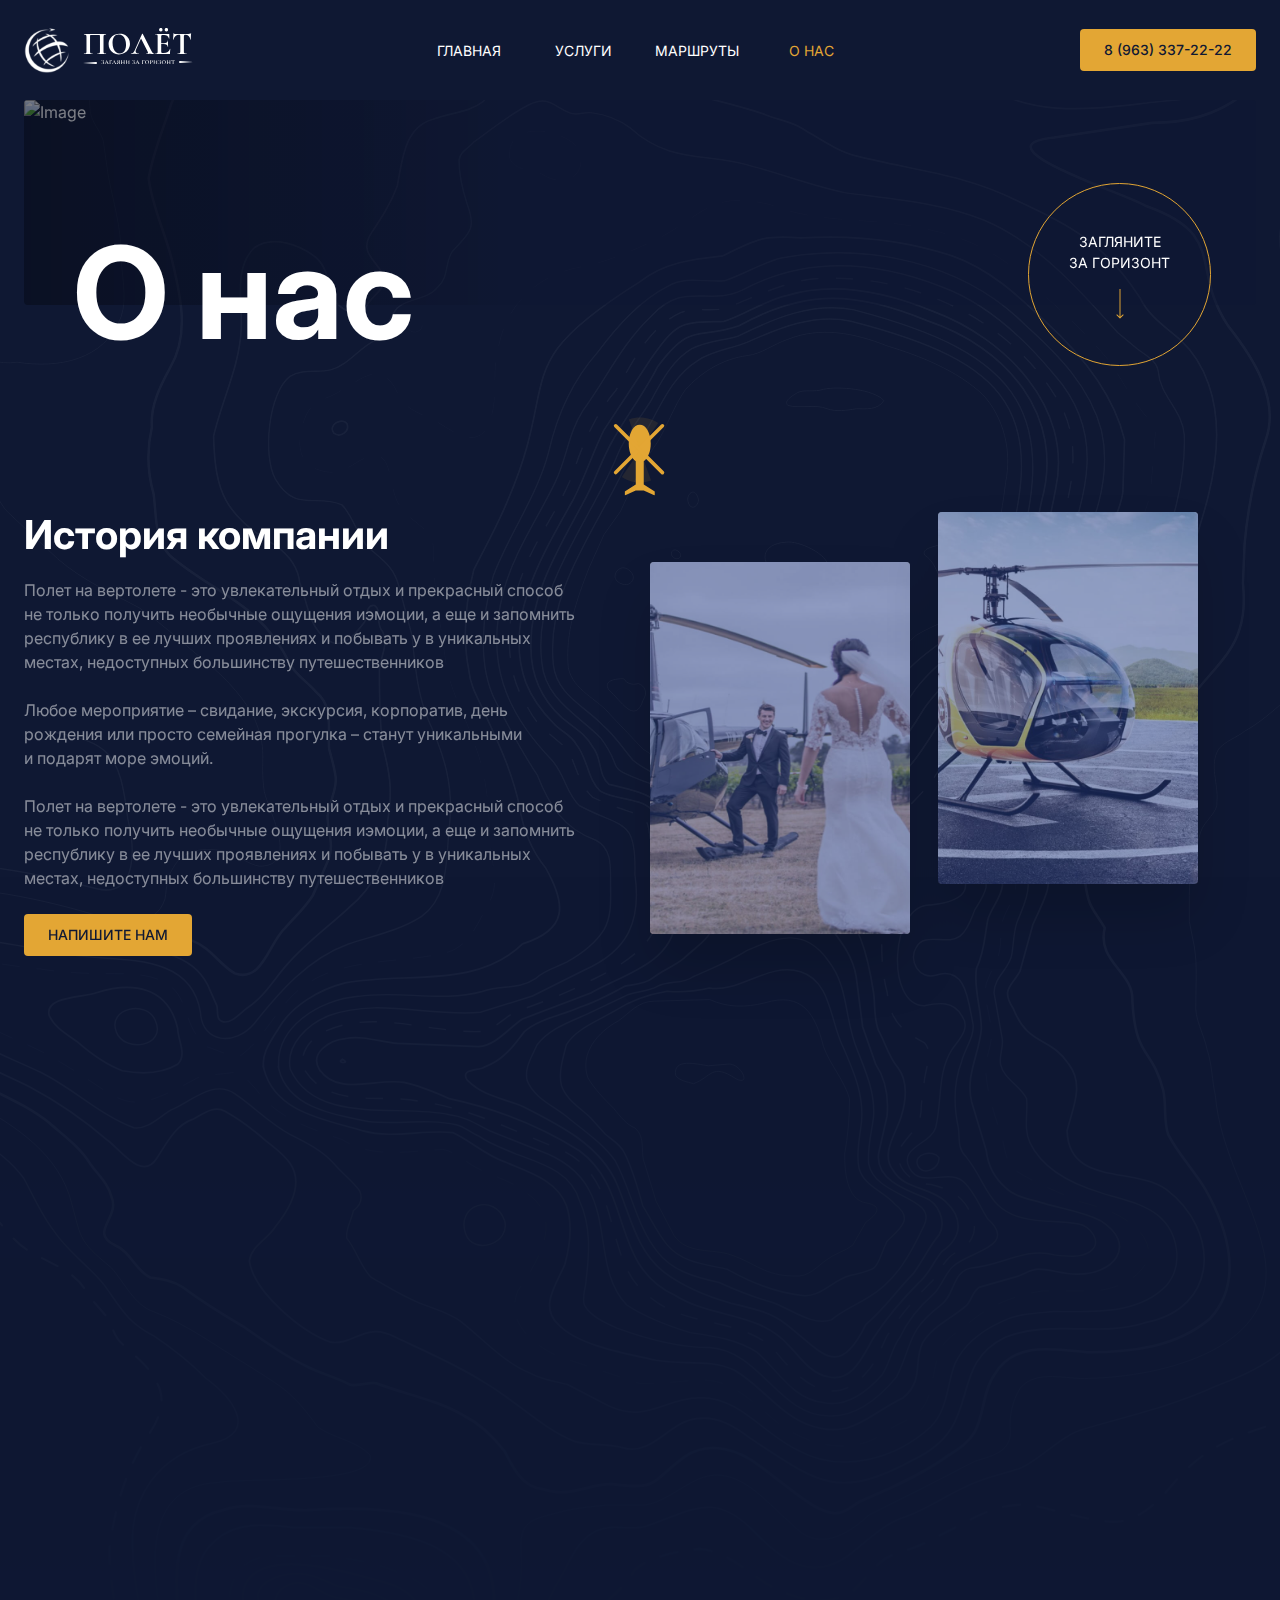
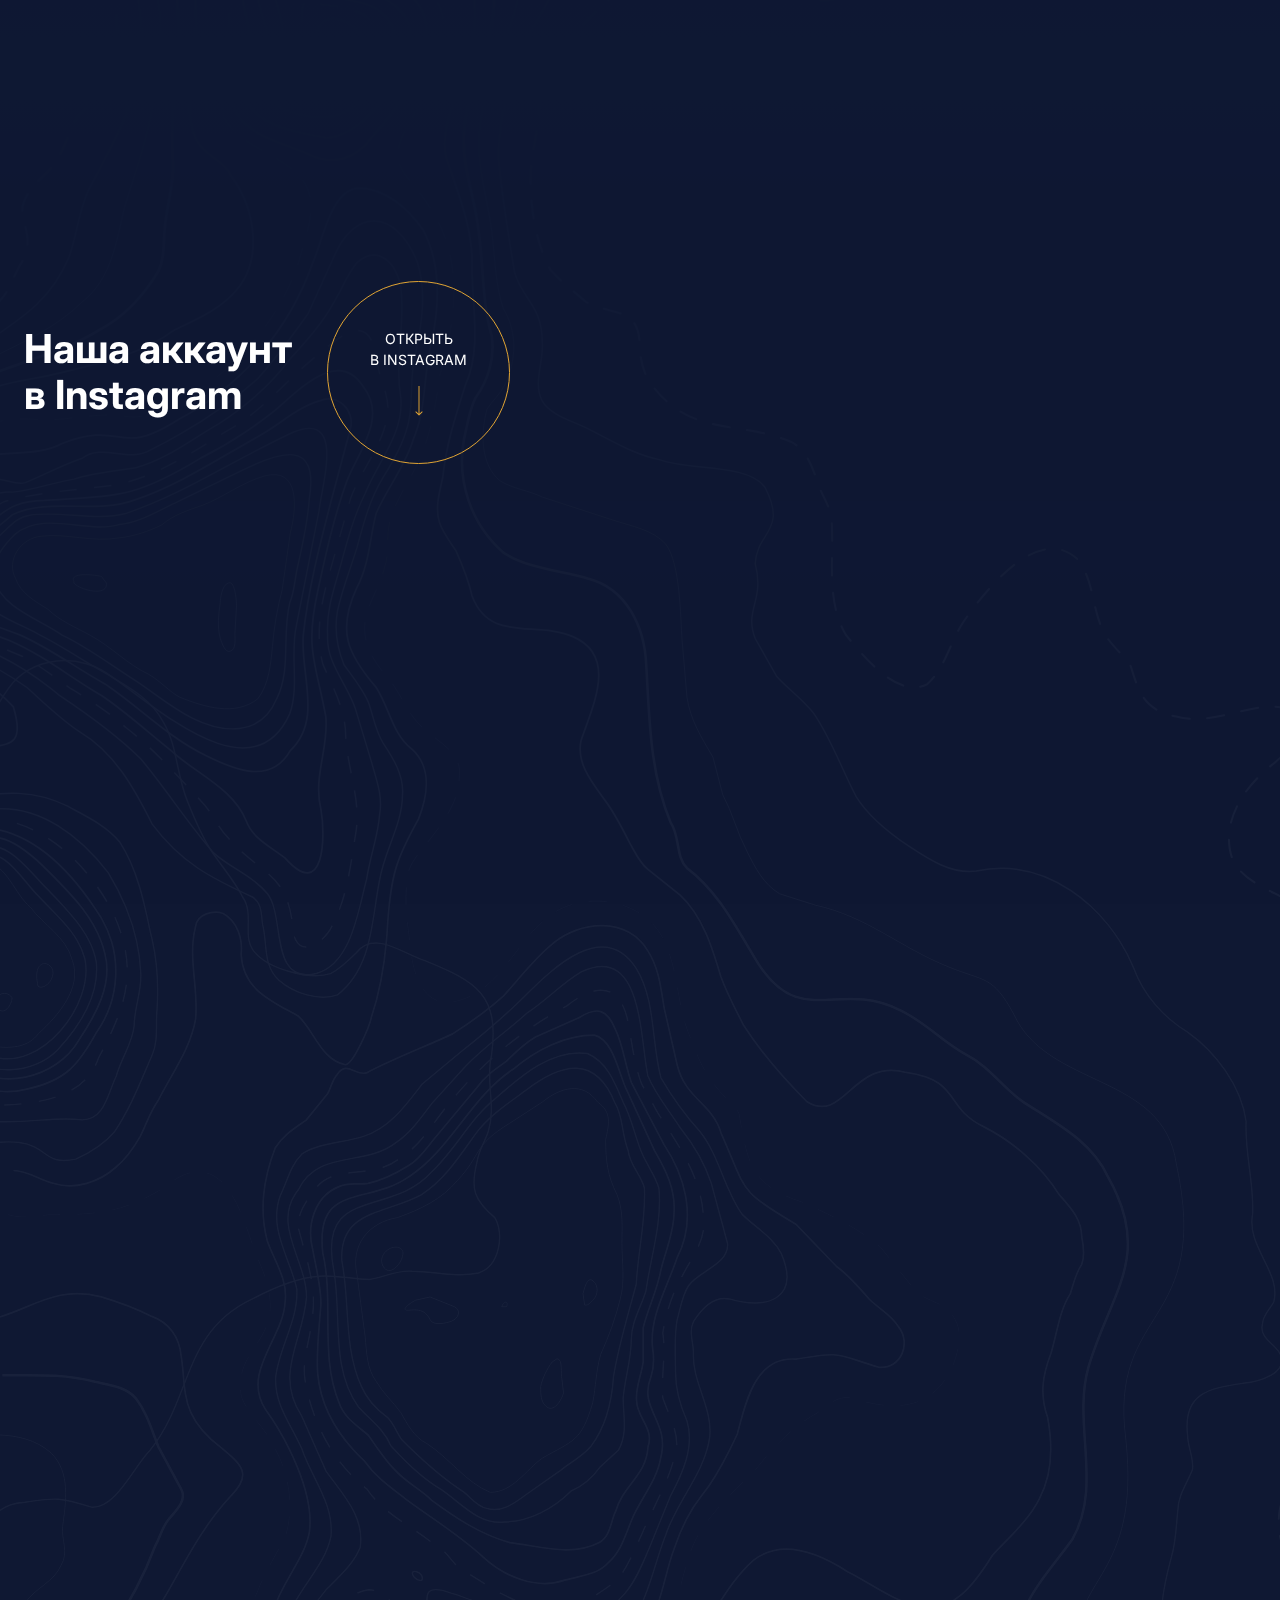
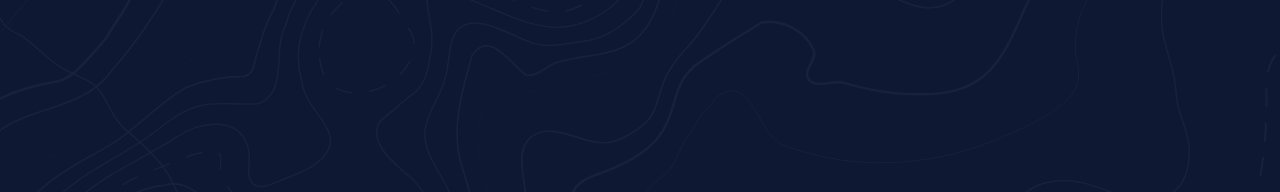
==== commit 7c33477a: "fix: Big update" ====
--- a/about.html
+++ b/about.html
@@ -11,9 +11,28 @@
 	<link rel="stylesheet" href="css/app.min.css">
 </head>
 
-<body>
+<body class="scroll-disabled">
+	<!-- cursor -->
+	<div class="cursor cursor--hidden" id="cursor"></div>
+	<div class="cursor-border cursor-border--hidden" id="cursor-border"></div>
+	<!-- end of cursor -->
+	<!-- loader -->
+	<div class="loader" id="loader">
+		<div class="loader__block">
+			<svg class="loader__icon" width="31" height="71" viewBox="0 0 31 71" fill="none" xmlns="http://www.w3.org/2000/svg">
+				<path fill-rule="evenodd" clip-rule="evenodd" d="M19.25 36.7048C23.3474 33.9409 26.25 27.0559 26.25 19C26.25 8.50659 21.3251 0 15.25 0C9.17487 0 4.25 8.50659 4.25 19C4.25 27.0559 7.15264 33.9409 11.25 36.7048V60L0.25 67V71L11.25 66H19.25L30.25 71V67L19.25 60V36.7048Z" fill="#E3A634" />
+			</svg>
+			<svg class="loader__icon loader__icon--rotate" width="92" height="92" viewBox="0 0 92 92" fill="none" xmlns="http://www.w3.org/2000/svg">
+				<path opacity="0.1" d="M76.5651 34.8749C78.3207 39.6984 78.9098 44.869 78.2843 49.9638C77.6587 55.0586 75.8362 59.933 72.9658 64.1885L45.9999 45.9998L76.5651 34.8749Z" fill="#E3A634" />
+				<path opacity="0.1" d="M15.4349 57.1251C13.6793 52.3016 13.0902 47.131 13.7157 42.0362C14.3413 36.9414 16.1638 32.067 19.0342 27.8115L46.0001 46.0002L15.4349 57.1251Z" fill="#E3A634" />
+				<rect x="21.8105" y="21" width="69.784" height="3.62148" rx="1.81074" transform="rotate(45 21.8105 21)" fill="#E3A634" />
+				<rect width="69.784" height="3.62148" rx="1.81074" transform="matrix(-0.707107 0.707107 0.707107 0.707107 68.5947 21)" fill="#E3A634" />
+			</svg>
+		</div>
+	</div>
+	<!-- end of loader -->
 	<!-- header -->
-	<header class="header @@header" id="header" data-aos="fade-in">
+	<header class="header @@header" id="header" data-aos="fade-down" data-aos-delay="1000">
 		<div class="container">
 			<div class="header__wrapper">
 				<button class="hamburger" id="hamburger-toggle" aria-label="Меню">
@@ -54,16 +73,16 @@
 	</header>
 	<!-- end of header -->
 	<!-- wrapper -->
-	<div class="wrapper">
+	<div class="wrapper" data-aos="fade-in">
 		<!-- page top -->
-		<div class="page-top" id="page-top">
+		<div class="page-top" id="page-top" data-aos="fade-in" data-aos-delay="1500" data-aos-anchor="#header">
 			<div class="container">
 				<div class="page-top__wrapper">
 					<picture class="page-top__img">
 						<img src="img/main-bg.jpg" alt="Image">
 					</picture>
-					<h2 class="page-top__title">О нас</h2>
-					<a href="#about" class="back-to page-top__back">
+					<h2 class="page-top__title" data-aos="fade-up" data-aos-delay="1500" data-aos-offset="0">О нас</h2>
+					<a href="#about" class="back-to page-top__back" data-aos="fade-up" data-aos-delay="1500" data-aos-offset="0">
 						<span class="back-to__title">Загляните <br>за горизонт</span>
 						<svg class="back-to__icon">
 							<use xlink:href="img/sprite.svg#icon-arrow-bottom"></use>
@@ -73,257 +92,256 @@
 			</div>
 		</div>
 		<!-- end of page top -->
-		<!-- about -->
-		<section class="about" id="about">
-			<div class="container">
-				<div class="about__wrapper">
-					<div class="about__left">
-						<h3 class="about__title"><b>История компании</b></h3>
-						<p class="about__description">
-							Полет на вертолете - это увлекательный отдых и прекрасный способ <br>
-							не только получить необычные ощущения иэмоции, a еще и запомнить республику в ее лучших проявлениях и побывать у в уникальных местах, недоступных большинству путешественников
-							<br><br>
-							Любое мероприятие – свидание, экскурсия, корпоратив, день рождения или просто семейная прогулка – станут уникальными <br>
-							и подарят море эмоций.
-							<br><br>
-							Полет на вертолете - это увлекательный отдых и прекрасный способ <br>
-							не только получить необычные ощущения иэмоции, a еще и запомнить республику в ее лучших проявлениях и побывать у в уникальных местах, недоступных большинству путешественников
-						</p>
-						<a href="#" class="about__btn btn">Напишите нам</a>
-					</div>
-					<div class="about__right">
-						<div class="about__images">
-							<picture class="about__img">
-								<img src="img/about-img-01.jpg" alt="Image">
-							</picture>
-							<picture class="about__img">
-								<img src="img/about-img-02.jpg" alt="Image">
-							</picture>
-						</div>
-					</div>
-				</div>
-			</div>
-		</section>
-		<!-- end of about -->
-		<!-- fleet -->
-		<section class="fleet" id="fleet">
-			<div class="container">
-				<div class="section-heading">
-					<h2 class="section-heading__title">Флот воздушных судов</h2>
-				</div>
-				<div class="fleet__wrapper">
-					<article class="fleet__item">
-						<div class="fleet__body">
-							<h3 class="fleet__title">Airbus H130</h3>
-							<ul class="fleet__list">
-								<li class="fleet__list-item">Полет на вертолете</li>
-								<li class="fleet__list-item">Полет на вертолете</li>
-								<li class="fleet__list-item">Полет на вертолете</li>
-								<li class="fleet__list-item">Полет на вертолете</li>
-							</ul>
-							<a href="#" class="fleet__link">Сертификат летной годности</a>
-						</div>
-						<picture class="fleet__img">
-							<img src="img/fleet-helicopter-01.png" alt="Image">
-						</picture>
-					</article>
-					<article class="fleet__item">
-						<picture class="fleet__img">
-							<img src="img/fleet-helicopter-02.png" alt="Image">
-						</picture>
-						<div class="fleet__body">
-							<h3 class="fleet__title">Airbus EC130T2</h3>
-							<ul class="fleet__list">
-								<li class="fleet__list-item">Полет на вертолете</li>
-								<li class="fleet__list-item">Полет на вертолете</li>
-								<li class="fleet__list-item">Полет на вертолете</li>
-								<li class="fleet__list-item">Полет на вертолете</li>
-							</ul>
-							<a href="#" class="fleet__link">Сертификат летной годности</a>
-						</div>
-					</article>
-				</div>
-			</div>
-		</section>
-		<!-- end of fleet -->
-		<!-- gallery -->
-		<section class="gallery" id="gallery">
-			<div class="container">
-				<div class="gallery__top">
-					<div class="section-heading">
-						<h2 class="section-heading__title">Наша аккаунт <br>в Instagram</h2>
-					</div>
-					<a href="#" class="back-to gallery__back" target="_blank">
-						<span class="back-to__title">Открыть <br>в Instagram</span>
-						<svg class="back-to__icon">
-							<use xlink:href="img/sprite.svg#icon-arrow-bottom"></use>
-						</svg>
-					</a>
-				</div>
-				<div class="gallery__slider gallery__slider--top">
-					<div class="swiper">
-						<div class="swiper-wrapper">
-							<div class="swiper-slide">
-								<picture class="gallery__img">
-									<img src="img/gallery-01.jpg" alt="Image">
+		<!-- wrapper main -->
+		<div class="wrapper-main" data-aos="fade-in" data-aos-delay="1900" data-aos-anchor="#header">
+			<!-- about -->
+			<section class="about" id="about">
+				<div class="container">
+					<div class="about__wrapper">
+						<div class="about__left" data-aos="fade-right">
+							<h3 class="about__title"><b>История компании</b></h3>
+							<p class="about__description">
+								Полет на вертолете - это увлекательный отдых и прекрасный способ <br>
+								не только получить необычные ощущения иэмоции, a еще и запомнить республику в ее лучших проявлениях и побывать у в уникальных местах, недоступных большинству путешественников
+								<br><br>
+								Любое мероприятие – свидание, экскурсия, корпоратив, день рождения или просто семейная прогулка – станут уникальными <br>
+								и подарят море эмоций.
+								<br><br>
+								Полет на вертолете - это увлекательный отдых и прекрасный способ <br>
+								не только получить необычные ощущения иэмоции, a еще и запомнить республику в ее лучших проявлениях и побывать у в уникальных местах, недоступных большинству путешественников
+							</p>
+							<a href="#" class="about__btn btn">Напишите нам</a>
+						</div>
+						<div class="about__right" data-aos="fade-left">
+							<div class="about__images">
+								<picture class="about__img">
+									<img src="img/about-img-01.jpg" alt="Image">
 								</picture>
-							</div>
-							<div class="swiper-slide">
-								<picture class="gallery__img">
-									<img src="img/gallery-02.jpg" alt="Image">
+								<picture class="about__img">
+									<img src="img/about-img-02.jpg" alt="Image">
 								</picture>
 							</div>
-							<div class="swiper-slide">
-								<picture class="gallery__img">
-									<img src="img/gallery-03.jpg" alt="Image">
-								</picture>
-							</div>
-							<div class="swiper-slide">
-								<picture class="gallery__img">
-									<img src="img/gallery-04.jpg" alt="Image">
-								</picture>
-							</div>
-							<div class="swiper-slide">
-								<picture class="gallery__img">
-									<img src="img/gallery-05.jpg" alt="Image">
-								</picture>
-							</div>
-							<div class="swiper-slide">
-								<picture class="gallery__img">
-									<img src="img/gallery-06.jpg" alt="Image">
-								</picture>
-							</div>
-						</div>
-					</div>
-				</div>
-				<div class="gallery__slider gallery__slider--bottom">
-					<div class="swiper">
-						<div class="swiper-wrapper">
-							<div class="swiper-slide">
-								<picture class="gallery__img">
-									<img src="img/gallery-04.jpg" alt="Image">
-								</picture>
-							</div>
-							<div class="swiper-slide">
-								<picture class="gallery__img">
-									<img src="img/gallery-05.jpg" alt="Image">
-								</picture>
-							</div>
-							<div class="swiper-slide">
-								<picture class="gallery__img">
-									<img src="img/gallery-06.jpg" alt="Image">
-								</picture>
-							</div>
-							<div class="swiper-slide">
-								<picture class="gallery__img">
-									<img src="img/gallery-07.jpg" alt="Image">
-								</picture>
-							</div>
-							<div class="swiper-slide">
-								<picture class="gallery__img">
-									<img src="img/gallery-08.jpg" alt="Image">
-								</picture>
-							</div>
-							<div class="swiper-slide">
-								<picture class="gallery__img">
-									<img src="img/gallery-09.jpg" alt="Image">
-								</picture>
-							</div>
-							<div class="swiper-slide">
-								<picture class="gallery__img">
-									<img src="img/gallery-02.jpg" alt="Image">
-								</picture>
-							</div>
-						</div>
-					</div>
-				</div>
-			</div>
-		</section>
-		<!-- end of gallery -->
-		<!-- feedback -->
-		<section class="feedback" id="feedback">
-			<div class="container">
-				<div class="feedback__wrapper">
-					<h2 class="feedback__title">Отправляйтесь за горизонт на комфортном вертолете </h2>
-					<p class="feedback__description">Оставьте свои данные, мы свяжемся с вами и обсудим все детали </p>
-					<form action="#" class="feedback-form feedback__form">
-						<div class="feedback-form__inner">
-							<input type="text" class="feedback-form__input input" placeholder="Ваше имя" required>
-							<input type="tel" class="feedback-form__input input" placeholder="Номер телефона" data-inputmask="'mask': '+7 (999) 999-99-99'" required>
-						</div>
-						<div class="feedback-form__inner">
-							<textarea class="feedback-form__input textarea" placeholder="Ваше сообщение" required></textarea>
-						</div>
-						<div class="feedback-form__bottom">
-							<p class="feedback-form__copyright">Нажимая кнопку «отправить», вы принимаете <a href="#">условия передачи персональных данных</a> и нашу <a href="#">политику конфиденциальности</a></p>
-							<button class="feedback-form__btn btn">Отправить</button>
-						</div>
-					</form>
-				</div>
-			</div>
-		</section>
-		<!-- end of feedback -->
-		<!-- footer -->
-		<footer class="footer" id="footer">
-			<div class="container">
-				<div class="footer__wrapper">
-					<div class="footer__block">
-						<span class="footer__help">Email</span>
-						<a href="#" class="footer__link">polet.travelcompany@gmail.com</a>
-					</div>
-					<div class="footer__block">
-						<span class="footer__help">Телефон</span>
-						<a href="tel:89633372222" class="footer__link">8 (963) 337-22-22</a>
-					</div>
-					<div class="footer__block">
-						<span class="footer__help">Адрес</span>
-						<address class="footer__link">Дагестан, Махачкала, д.1 офис 1</address>
-					</div>
-					<a href="#header" class="back-to footer__back">
-						<span class="back-to__title">Вернуться наверх</span>
-						<svg class="back-to__icon">
-							<use xlink:href="img/sprite.svg#icon-arrow-top"></use>
-						</svg>
-					</a>
-				</div>
-				<div class="footer__wrapper footer__wrapper--bottom">
-					<div class="footer__block">
-						<p class="footer__copyright">© Полет 2022 | Все права защищены</p>
-					</div>
-					<div class="footer__block">
-						<a href="#" class="footer__info">Политика конфиденциальности</a>
-					</div>
-					<div class="footer__block">
-						<div class="c-socials footer__socials">
-							<ul class="c-socials__list">
-								<li class="c-socials__item">
-									<a href="#" class="c-socials__link">
-										<svg class="c-socials__icon">
-											<use xlink:href="img/sprite.svg#icon-telegram"></use>
-										</svg>
-									</a>
-								</li>
-								<li class="c-socials__item">
-									<a href="#" class="c-socials__link">
-										<svg class="c-socials__icon">
-											<use xlink:href="img/sprite.svg#icon-vk"></use>
-										</svg>
-									</a>
-								</li>
-								<li class="c-socials__item">
-									<a href="#" class="c-socials__link">
-										<svg class="c-socials__icon">
-											<use xlink:href="img/sprite.svg#icon-instagram"></use>
-										</svg>
-									</a>
-								</li>
-							</ul>
-						</div>
-					</div>
-				</div>
-			</div>
-		</footer>
-		<!-- end of footer -->
+						</div>
+					</div>
+				</div>
+			</section>
+			<!-- end of about -->
+			<!-- fleet -->
+			<section class="fleet" id="fleet">
+				<div class="container">
+					<div class="section-heading" data-aos="fade-up">
+						<h2 class="section-heading__title">Флот воздушных судов</h2>
+					</div>
+					<div class="fleet__wrapper">
+						<article class="fleet__item" data-aos="fade-up">
+							<div class="fleet__body">
+								<h3 class="fleet__title">Airbus H130</h3>
+								<ul class="fleet__list">
+									<li class="fleet__list-item">Полет на вертолете</li>
+									<li class="fleet__list-item">Полет на вертолете</li>
+									<li class="fleet__list-item">Полет на вертолете</li>
+									<li class="fleet__list-item">Полет на вертолете</li>
+								</ul>
+								<a href="#" class="fleet__link">Сертификат летной годности</a>
+							</div>
+							<picture class="fleet__img">
+								<img src="img/fleet-helicopter-01.png" alt="Image">
+							</picture>
+						</article>
+						<article class="fleet__item" data-aos="fade-up">
+							<picture class="fleet__img">
+								<img src="img/fleet-helicopter-02.png" alt="Image">
+							</picture>
+							<div class="fleet__body">
+								<h3 class="fleet__title">Airbus EC130T2</h3>
+								<ul class="fleet__list">
+									<li class="fleet__list-item">Полет на вертолете</li>
+									<li class="fleet__list-item">Полет на вертолете</li>
+									<li class="fleet__list-item">Полет на вертолете</li>
+									<li class="fleet__list-item">Полет на вертолете</li>
+								</ul>
+								<a href="#" class="fleet__link">Сертификат летной годности</a>
+							</div>
+						</article>
+					</div>
+				</div>
+			</section>
+			<!-- end of fleet -->
+			<!-- gallery -->
+			<section class="gallery" id="gallery">
+				<div class="container">
+					<div class="gallery__top">
+						<div class="section-heading">
+							<h2 class="section-heading__title">Наша аккаунт <br>в Instagram</h2>
+						</div>
+						<a href="#" class="back-to gallery__back" target="_blank">
+							<span class="back-to__title">Открыть <br>в Instagram</span>
+							<svg class="back-to__icon">
+								<use xlink:href="img/sprite.svg#icon-arrow-bottom"></use>
+							</svg>
+						</a>
+					</div>
+					<div class="marquee gallery__marque" data-aos="transform">
+						<div class="marquee__group">
+							<picture class="gallery__img">
+								<img src="img/gallery-01.jpg" alt="Image">
+							</picture>
+							<picture class="gallery__img">
+								<img src="img/gallery-02.jpg" alt="Image">
+							</picture>
+							<picture class="gallery__img">
+								<img src="img/gallery-03.jpg" alt="Image">
+							</picture>
+							<picture class="gallery__img">
+								<img src="img/gallery-04.jpg" alt="Image">
+							</picture>
+							<picture class="gallery__img">
+								<img src="img/gallery-05.jpg" alt="Image">
+							</picture>
+						</div>
+						<div aria-hidden="true" class="marquee__group">
+							<picture class="gallery__img">
+								<img src="img/gallery-01.jpg" alt="Image">
+							</picture>
+							<picture class="gallery__img">
+								<img src="img/gallery-02.jpg" alt="Image">
+							</picture>
+							<picture class="gallery__img">
+								<img src="img/gallery-03.jpg" alt="Image">
+							</picture>
+							<picture class="gallery__img">
+								<img src="img/gallery-04.jpg" alt="Image">
+							</picture>
+							<picture class="gallery__img">
+								<img src="img/gallery-05.jpg" alt="Image">
+							</picture>
+						</div>
+					</div>
+					<div class="marquee marquee--reverse gallery__marque" data-aos="transform-reverse">
+						<div class="marquee__group">
+							<picture class="gallery__img">
+								<img src="img/gallery-06.jpg" alt="Image">
+							</picture>
+							<picture class="gallery__img">
+								<img src="img/gallery-07.jpg" alt="Image">
+							</picture>
+							<picture class="gallery__img">
+								<img src="img/gallery-08.jpg" alt="Image">
+							</picture>
+							<picture class="gallery__img">
+								<img src="img/gallery-09.jpg" alt="Image">
+							</picture>
+							<picture class="gallery__img">
+								<img src="img/gallery-01.jpg" alt="Image">
+							</picture>
+						</div>
+						<div aria-hidden="true" class="marquee__group">
+							<picture class="gallery__img">
+								<img src="img/gallery-06.jpg" alt="Image">
+							</picture>
+							<picture class="gallery__img">
+								<img src="img/gallery-07.jpg" alt="Image">
+							</picture>
+							<picture class="gallery__img">
+								<img src="img/gallery-08.jpg" alt="Image">
+							</picture>
+							<picture class="gallery__img">
+								<img src="img/gallery-09.jpg" alt="Image">
+							</picture>
+							<picture class="gallery__img">
+								<img src="img/gallery-01.jpg" alt="Image">
+							</picture>
+						</div>
+					</div>
+				</div>
+			</section>
+			<!-- end of gallery -->
+			<!-- feedback -->
+			<section class="feedback" id="feedback" data-aos="fade-in">
+				<div class="container">
+					<div class="feedback__wrapper" data-aos="fade-left">
+						<h2 class="feedback__title">Отправляйтесь за горизонт на комфортном вертолете </h2>
+						<p class="feedback__description">Оставьте свои данные, мы свяжемся с вами и обсудим все детали </p>
+						<form action="#" class="feedback-form feedback__form">
+							<div class="feedback-form__inner">
+								<input type="text" class="feedback-form__input input" placeholder="Ваше имя" required>
+								<input type="tel" class="feedback-form__input input" placeholder="Номер телефона" data-inputmask="'mask': '+7 (999) 999-99-99'" required>
+							</div>
+							<div class="feedback-form__inner">
+								<textarea class="feedback-form__input textarea" placeholder="Ваше сообщение" required></textarea>
+							</div>
+							<div class="feedback-form__bottom">
+								<p class="feedback-form__copyright">Нажимая кнопку «отправить», вы принимаете <a href="#">условия передачи персональных данных</a> и нашу <a href="#">политику конфиденциальности</a></p>
+								<button class="feedback-form__btn btn">Отправить</button>
+							</div>
+						</form>
+					</div>
+				</div>
+			</section>
+			<!-- end of feedback -->
+			<!-- footer -->
+			<footer class="footer" id="footer" data-aos="fade-in" data-aos-anchor="#footer">
+				<div class="container">
+					<div class="footer__wrapper">
+						<div class="footer__block">
+							<span class="footer__help">Email</span>
+							<a href="#" class="footer__link">polet.travelcompany@gmail.com</a>
+						</div>
+						<div class="footer__block">
+							<span class="footer__help">Телефон</span>
+							<a href="tel:89633372222" class="footer__link">8 (963) 337-22-22</a>
+						</div>
+						<div class="footer__block">
+							<span class="footer__help">Адрес</span>
+							<address class="footer__link">Дагестан, Махачкала, д.1 офис 1</address>
+						</div>
+						<a href="#header" class="back-to footer__back">
+							<span class="back-to__title">Вернуться наверх</span>
+							<svg class="back-to__icon">
+								<use xlink:href="img/sprite.svg#icon-arrow-top"></use>
+							</svg>
+						</a>
+					</div>
+					<div class="footer__wrapper footer__wrapper--bottom">
+						<div class="footer__block">
+							<p class="footer__copyright">© Полет 2022 | Все права защищены</p>
+						</div>
+						<div class="footer__block">
+							<a href="#" class="footer__info">Политика конфиденциальности</a>
+						</div>
+						<div class="footer__block">
+							<div class="c-socials footer__socials">
+								<ul class="c-socials__list">
+									<li class="c-socials__item">
+										<a href="#" class="c-socials__link">
+											<svg class="c-socials__icon">
+												<use xlink:href="img/sprite.svg#icon-telegram"></use>
+											</svg>
+										</a>
+									</li>
+									<li class="c-socials__item">
+										<a href="#" class="c-socials__link">
+											<svg class="c-socials__icon">
+												<use xlink:href="img/sprite.svg#icon-vk"></use>
+											</svg>
+										</a>
+									</li>
+									<li class="c-socials__item">
+										<a href="#" class="c-socials__link">
+											<svg class="c-socials__icon">
+												<use xlink:href="img/sprite.svg#icon-instagram"></use>
+											</svg>
+										</a>
+									</li>
+								</ul>
+							</div>
+						</div>
+					</div>
+				</div>
+			</footer>
+			<!-- end of footer -->
+		</div>
+		<!-- end of wrapper main -->
 	</div>
 	<!-- end of wrapper -->
 	<!-- scripts -->
--- a/css/app.min.css
+++ b/css/app.min.css
@@ -1 +1 @@
-body{position:relative;overflow-x:hidden;font-family:"Inter",sans-serif;font-size:16px;font-weight:normal;line-height:1.5;color:#fff;background:#0f1833}ul,ol,li{display:block;padding:0;margin:0;list-style:none}h1,h2,h3,h4,h5,h6{margin:0;font-weight:normal;line-height:1.5}p{margin:0}a{display:inline-block;color:#fff;text-decoration:none;-webkit-transition:all .25s ease-in-out;-o-transition:all .25s ease-in-out;transition:all .25s ease-in-out}a:hover{text-decoration:none;color:#fff}a:active{color:#fff}input[type=number]{-moz-appearance:textfield}input[type=number]::-webkit-outer-spin-button,input[type=number]::-webkit-inner-spin-button{display:none;-webkit-appearance:none;appearance:none;margin:0}input:-webkit-autofill{-webkit-animation-name:autofill;-webkit-animation-fill-mode:both}picture{display:block}picture>img{display:block;width:100%;height:100%;-o-object-fit:cover;object-fit:cover}img{max-width:100%}svg{-webkit-transition:all .25s ease-in-out;-o-transition:all .25s ease-in-out;transition:all .25s ease-in-out}.scroll-disabled{overflow:hidden}.container{margin:0 auto;padding:0 24px;max-width:1504px;width:100%}.btn{display:block;padding:14px 24px;width:-webkit-fit-content;width:-moz-fit-content;width:fit-content;font-size:14px;font-weight:500;line-height:1;text-transform:uppercase;text-align:center;color:#0f1833;background:#e3a634;border:none;border-radius:0}.btn:focus{outline:none}.btn:hover{color:#0f1833}.btn:active{color:#0f1833}.order-btn{display:-webkit-box;display:-ms-flexbox;display:flex;-webkit-box-align:center;-ms-flex-align:center;align-items:center}@media screen and (hover: hover){.order-btn:hover .order-btn__icon{margin-left:10px}}.order-btn__icon-wrap{display:-webkit-box;display:-ms-flexbox;display:flex;-webkit-box-align:center;-ms-flex-align:center;align-items:center;min-width:52px;width:52px;height:52px;border:1px solid #e3a634;border-radius:50%}.order-btn__icon{margin-left:-5px;min-width:30px;width:30px;height:30px;color:#e3a634}.order-btn__icon-wrap+.order-btn__title{margin-left:20px}@media screen and (max-width: 767px){.order-btn__icon-wrap+.order-btn__title{margin-left:10px}}.order-btn__title{font-size:16px;font-weight:normal}@media screen and (max-width: 767px){.order-btn__title{font-size:14px}}.input{-webkit-appearance:none;-moz-appearance:none;appearance:none;display:block;padding:15px 20px;font-size:16px;font-weight:normal;color:#fff;background:rgba(53,59,82,.8);border:none;border-radius:4px}.input::-webkit-input-placeholder{color:rgba(255,255,255,.5)}.input::-moz-placeholder{color:rgba(255,255,255,.5)}.input:-ms-input-placeholder{color:rgba(255,255,255,.5)}.input::-ms-input-placeholder{color:rgba(255,255,255,.5)}.input::placeholder{color:rgba(255,255,255,.5)}.input:focus{outline:none}@media screen and (max-width: 767px){.input{font-size:14px}}.textarea{-webkit-appearance:none;-moz-appearance:none;appearance:none;resize:none;display:block;padding:15px 20px;min-height:131px;font-size:16px;font-weight:normal;color:#fff;background:rgba(53,59,82,.8);border:none;border-radius:4px}.textarea::-webkit-input-placeholder{color:rgba(255,255,255,.5)}.textarea::-moz-placeholder{color:rgba(255,255,255,.5)}.textarea:-ms-input-placeholder{color:rgba(255,255,255,.5)}.textarea::-ms-input-placeholder{color:rgba(255,255,255,.5)}.textarea::placeholder{color:rgba(255,255,255,.5)}.textarea:focus{outline:none}@media screen and (max-width: 767px){.textarea{min-height:102px;font-size:14px}}.back-to{display:-webkit-box;display:-ms-flexbox;display:flex;-webkit-box-align:center;-ms-flex-align:center;align-items:center;-webkit-box-pack:center;-ms-flex-pack:center;justify-content:center;-webkit-box-orient:vertical;-webkit-box-direction:normal;-ms-flex-direction:column;flex-direction:column;padding:20px;min-width:183px;width:183px;height:183px;text-align:center;color:#fff;background:rgba(0,0,0,0);border:1px solid #e3a634;border-radius:50%}.back-to:focus{outline:none}@media screen and (hover: hover){.back-to:hover{background:#e3a634}.back-to:hover .back-to__icon{color:#fff}}@media screen and (max-width: 767px){.back-to{padding:20px;min-width:154px;width:154px;height:154px}}.back-to__title{display:block;font-size:14px;font-weight:normal;text-transform:uppercase}@media screen and (max-width: 767px){.back-to__title{font-size:12px}}.back-to__title+.back-to__icon,.back-to__icon+.back-to__title{margin-top:16px}@media screen and (max-width: 767px){.back-to__title+.back-to__icon,.back-to__icon+.back-to__title{margin-top:10px}}.back-to__icon{min-width:30px;width:30px;min-height:30px;height:30px;color:#e3a634}.c-socials{display:-webkit-box;display:-ms-flexbox;display:flex;-webkit-box-align:center;-ms-flex-align:center;align-items:center}.c-socials__title{font-size:14px;font-weight:normal;text-transform:uppercase;opacity:.5}@media screen and (max-width: 767px){.c-socials__title{display:none}}.c-socials__title+.c-socials__list{margin-left:22px}.c-socials__list{display:-webkit-box;display:-ms-flexbox;display:flex;-webkit-box-align:center;-ms-flex-align:center;align-items:center}.c-socials__item+.c-socials__item{margin-left:16px}.c-socials__link{display:block}.c-socials__icon{min-width:20px;width:20px;height:20px;color:#e3a634}.header{position:relative;z-index:1001;padding:24px 0;background:#0f1833}@media screen and (max-width: 767px){.header{padding:20px 0 24px}}.header__wrapper{display:-webkit-box;display:-ms-flexbox;display:flex;-webkit-box-align:center;-ms-flex-align:center;align-items:center;-webkit-box-pack:justify;-ms-flex-pack:justify;justify-content:space-between}.header__logotype{max-width:169px;width:100%;height:52px}.header__logotype img{display:block;width:100%;height:100%;-o-object-fit:contain;object-fit:contain}@media screen and (max-width: 1023px){.header__logotype{max-width:84px;height:auto}}@media screen and (max-width: 767px){.header__logotype{position:absolute;left:50%;-webkit-transform:translateX(-50%);-ms-transform:translateX(-50%);transform:translateX(-50%)}}.header__nav{position:absolute;left:50%;-webkit-transform:translateX(-50%);-ms-transform:translateX(-50%);transform:translateX(-50%)}@media screen and (max-width: 767px){.header__nav{display:none}}.header__number{display:block;padding:14px 24px;font-size:14px;font-weight:500;line-height:1;text-align:center;color:#0f1833;background:#e3a634;border-radius:4px}.header__number:hover{color:#0f1833}.header__number:active{color:#0f1833}@media screen and (max-width: 1023px){.header__number{padding:12px}}.header__number-icon{min-width:24px;width:24px;height:24px;color:#0f1833}@media screen and (min-width: 1024px){.header__number-icon{display:none}}@media screen and (max-width: 1023px){.header__number-title{display:none}}.nav__list{display:-webkit-box;display:-ms-flexbox;display:flex;-webkit-box-align:center;-ms-flex-align:center;align-items:center}.nav__item--active .nav__link{color:#e3a634}.nav__item+.nav__item{margin-left:30px}.nav__link{display:block;min-width:84px;font-size:14px;font-weight:normal;text-transform:uppercase;text-align:center}@media screen and (hover: hover){.nav__link:hover{color:#e3a634}}.hamburger{position:relative;display:block;padding:0;min-width:36px;width:36px;height:36px;font-size:0;background:rgba(0,0,0,0);border:none;border-radius:0}.hamburger:focus{outline:none}.hamburger--active .hamburger__inner:first-child{top:17.5px;-webkit-transform:rotate(45deg);-ms-transform:rotate(45deg);transform:rotate(45deg);width:30px}.hamburger--active .hamburger__inner:nth-child(2){opacity:0}.hamburger--active .hamburger__inner:last-child{top:17.5px;-webkit-transform:rotate(-45deg);-ms-transform:rotate(-45deg);transform:rotate(-45deg);width:30px}@media screen and (min-width: 768px){.hamburger{display:none}}.hamburger__inner{position:absolute;left:3px;height:3px;background:#fff;border-radius:4px;-webkit-transition:all .25s ease-in-out;-o-transition:all .25s ease-in-out;transition:all .25s ease-in-out}.hamburger__inner:first-child{top:7.5px;width:15px}.hamburger__inner:nth-child(2){top:17.5px;width:30px}.hamburger__inner:last-child{top:28.5px;width:20px}.mobile-menu{position:fixed;top:92px;right:24px;left:24px;z-index:1000;-webkit-transform:translateY(-104%);-ms-transform:translateY(-104%);transform:translateY(-104%);visibility:hidden;background:#cd9734;border-radius:4px;-webkit-box-shadow:0px 4px 34px #0f1833;box-shadow:0px 4px 34px #0f1833;-webkit-transition:all .25s ease-in-out;-o-transition:all .25s ease-in-out;transition:all .25s ease-in-out;pointer-events:none}.mobile-menu--active{-webkit-transform:translateY(0);-ms-transform:translateY(0);transform:translateY(0);visibility:visible;pointer-events:all}@media screen and (min-width: 768px){.mobile-menu{display:none}}.mobile-menu__list{padding:12px 0;width:100%}.mobile-menu__item--active .mobile-menu__link{color:#fff;background:rgba(15,24,51,.1)}.mobile-menu__item--active .mobile-menu__link:hover{color:#fff}.mobile-menu__item--active .mobile-menu__link:active{color:#fff}.mobile-menu__link{display:block;padding:17px 23px;width:100%;font-size:14px;font-weight:normal;text-transform:uppercase;text-align:center;color:#0f1833}.mobile-menu__link:hover{color:#0f1833}.mobile-menu__link:active{color:#0f1833}.footer{padding:38px 0 80px}@media screen and (max-width: 767px){.footer{padding:38px 0 32px}}.footer__wrapper{position:relative;display:-webkit-box;display:-ms-flexbox;display:flex}@media screen and (max-width: 1199px){.footer__wrapper{-webkit-box-orient:vertical;-webkit-box-direction:normal;-ms-flex-direction:column;flex-direction:column}.footer__wrapper--bottom{text-align:center}}@media screen and (min-width: 768px)and (max-width: 1199px){.footer__wrapper--bottom .footer__block+.footer__block{margin-top:16px}}@media screen and (max-width: 767px){.footer__wrapper--bottom .footer__block+.footer__block{margin-top:8px}}.footer__wrapper+.footer__wrapper{margin-top:25px}@media screen and (max-width: 1199px){.footer__wrapper+.footer__wrapper{margin-top:96px}}.footer__back{position:absolute;top:50%;right:0;z-index:1;-webkit-transform:translateY(-50%);-ms-transform:translateY(-50%);transform:translateY(-50%)}@media screen and (max-width: 767px){.footer__back{top:60px;-webkit-transform:none;-ms-transform:none;transform:none}}.footer__block{width:25%}@media screen and (max-width: 1199px){.footer__block{width:100%}}@media screen and (max-width: 1199px){.footer__block+.footer__block{margin-top:24px}}.footer__help{display:block;margin-bottom:4px;font-size:16px;font-weight:500;color:#e3a634}.footer__link{display:block;font-size:16px;font-weight:500}@media screen and (hover: hover){.footer__link[href]:hover{color:#e3a634}}.footer__copyright{display:block;font-size:14px;font-weight:normal;opacity:.5}@media screen and (max-width: 767px){.footer__copyright{font-size:12px}}.footer__info{display:block;font-size:14px;font-weight:normal;text-decoration:underline;opacity:.5}@media screen and (max-width: 767px){.footer__info{font-size:12px}}@media screen and (max-width: 1199px){.footer__socials{-webkit-box-pack:center;-ms-flex-pack:center;justify-content:center}}.wrapper{position:relative;overflow:hidden;min-height:100vh}.section-heading{display:-webkit-box;display:-ms-flexbox;display:flex;-webkit-box-align:start;-ms-flex-align:start;align-items:flex-start;-webkit-box-pack:justify;-ms-flex-pack:justify;justify-content:space-between;margin-bottom:70px}@media screen and (max-width: 1023px){.section-heading{-webkit-box-orient:vertical;-webkit-box-direction:normal;-ms-flex-direction:column;flex-direction:column}}@media screen and (max-width: 767px){.section-heading{margin-bottom:30px}}.section-heading__title{max-width:608px;width:100%;font-size:40px;font-weight:bold;line-height:1.15}@media screen and (min-width: 1024px)and (max-width: 1199px){.section-heading__title{font-size:32px}}@media screen and (max-width: 767px){.section-heading__title{font-size:20px}}.section-heading__description{margin-left:40px;max-width:552px;width:100%;font-size:16px;font-weight:normal;opacity:.5}@media screen and (max-width: 1023px){.section-heading__description{margin-top:30px;margin-left:0}}@media screen and (max-width: 767px){.section-heading__description{font-size:14px}}.main{position:relative}.main__wrapper{position:relative;z-index:1;overflow:hidden;padding:48px 48px 134px 48px;min-height:596px;background-repeat:no-repeat;background-size:cover;background-position:center center;border-radius:4px}.main__wrapper::before{content:"";position:absolute;top:0;right:0;bottom:0;left:0;z-index:-1;display:block;width:100%;height:100%;background:rgba(15,24,51,.35)}.main__wrapper::after{content:"";position:absolute;top:0;right:0;bottom:0;left:0;z-index:-1;display:block;width:100%;height:100%;background:-webkit-gradient(linear, left top, right top, from(rgba(0, 0, 0, 0.3)), color-stop(42.38%, rgba(0, 0, 0, 0)));background:-o-linear-gradient(left, rgba(0, 0, 0, 0.3) 0%, rgba(0, 0, 0, 0) 42.38%);background:linear-gradient(90deg, rgba(0, 0, 0, 0.3) 0%, rgba(0, 0, 0, 0) 42.38%)}@media screen and (min-width: 768px)and (max-width: 1023px){.main__wrapper{padding:30px 30px 134px 30px;min-height:520px}}@media screen and (max-width: 767px){.main__wrapper{padding:20px 20px 114px 20px;min-height:480px}}.main__back{position:absolute;bottom:0;left:calc(50% - 752px + 24px + 48px);z-index:1}@media screen and (max-width: 1503px){.main__back{left:72px}}@media screen and (min-width: 768px)and (max-width: 1023px){.main__back{left:54px}}@media screen and (max-width: 767px){.main__back{left:44px}}.main__title{font-size:72px;font-weight:bold;line-height:1.08}@media screen and (min-width: 768px)and (max-width: 1023px){.main__title{font-size:48px}}@media screen and (max-width: 767px){.main__title{font-size:32px}}.main__description{margin-top:40px;max-width:430px;width:100%;font-size:16px;font-weight:normal;opacity:.7}@media screen and (max-width: 767px){.main__description{margin-top:72px;font-size:14px;opacity:1}}.main__btn{margin-top:12px}@media screen and (max-width: 767px){.main__btn{margin-top:16px;width:100%}}.main__inner{display:-webkit-box;display:-ms-flexbox;display:flex;-webkit-box-align:center;-ms-flex-align:center;align-items:center;-webkit-box-pack:end;-ms-flex-pack:end;justify-content:flex-end;margin-top:28px}@media screen and (max-width: 767px){.main__inner{margin-top:24px}}.feedback{position:relative;z-index:1;overflow:hidden;padding:108px 0}.feedback::before{content:"";position:absolute;top:50%;left:calc(50% - 752px + 24px);z-index:-2;-webkit-transform:translateY(-50%);-ms-transform:translateY(-50%);transform:translateY(-50%);display:block;width:871px;height:437px;background-image:url(../img/helicopter.png);background-repeat:no-repeat;background-size:contain;background-position:center center}.feedback::after{content:"";position:absolute;top:50%;left:calc(50% - 752px + 24px + 275px);z-index:-1;-webkit-transform:translateY(-50%);-ms-transform:translateY(-50%);transform:translateY(-50%);display:block;width:609px;height:593px;background:-webkit-gradient(linear, right top, left top, color-stop(3.32%, #0F1833), color-stop(89.77%, rgba(15, 24, 51, 0)));background:-o-linear-gradient(right, #0F1833 3.32%, rgba(15, 24, 51, 0) 89.77%);background:linear-gradient(270deg, #0F1833 3.32%, rgba(15, 24, 51, 0) 89.77%)}@media screen and (max-width: 1503px){.feedback::before{left:20px}.feedback::after{left:295px}}@media screen and (min-width: 1200px)and (max-width: 1399px){.feedback::after{left:20px;width:871px;background:-webkit-gradient(linear, right top, left top, color-stop(23.32%, #0F1833), color-stop(89.77%, rgba(15, 24, 51, 0)));background:-o-linear-gradient(right, #0F1833 23.32%, rgba(15, 24, 51, 0) 89.77%);background:linear-gradient(270deg, #0F1833 23.32%, rgba(15, 24, 51, 0) 89.77%)}}@media screen and (max-width: 1199px){.feedback::before,.feedback::after{display:none}}@media screen and (max-width: 767px){.feedback{padding:50px 0 0}}.feedback__wrapper{margin-left:auto;max-width:617px;width:100%}@media screen and (max-width: 1199px){.feedback__wrapper{max-width:none}}.feedback__title{font-size:40px;font-weight:bold;line-height:1.2}@media screen and (max-width: 767px){.feedback__title{font-size:24px}}.feedback__description{margin-top:20px;font-size:16px;font-weight:normal;opacity:.5}@media screen and (max-width: 767px){.feedback__description{margin-top:16px;font-size:14px}}.feedback__form{margin-top:46px}@media screen and (max-width: 767px){.feedback__form{margin-top:16px}}.feedback-form__inner{display:-webkit-box;display:-ms-flexbox;display:flex;-webkit-box-pack:justify;-ms-flex-pack:justify;justify-content:space-between}@media screen and (max-width: 767px){.feedback-form__inner{-webkit-box-orient:vertical;-webkit-box-direction:normal;-ms-flex-direction:column;flex-direction:column}}.feedback-form__inner+.feedback-form__inner{margin-top:30px}@media screen and (max-width: 767px){.feedback-form__inner+.feedback-form__inner{margin-top:16px}}.feedback-form__input{width:100%}.feedback-form__input+.feedback-form__input{margin-left:18px}@media screen and (max-width: 767px){.feedback-form__input+.feedback-form__input{margin-top:16px;margin-left:0}}.feedback-form__bottom{display:-webkit-box;display:-ms-flexbox;display:flex;-webkit-box-pack:justify;-ms-flex-pack:justify;justify-content:space-between;margin-top:24px}@media screen and (max-width: 767px){.feedback-form__bottom{-webkit-box-orient:vertical;-webkit-box-direction:normal;-ms-flex-direction:column;flex-direction:column;margin-top:16px}}.feedback-form__copyright{font-size:13px;font-weight:normal;opacity:.5}.feedback-form__copyright>a{display:inline;text-decoration:underline;color:#fff}.feedback-form__copyright>a:hover{color:#fff}@media screen and (max-width: 767px){.feedback-form__copyright{font-size:11px}}.feedback-form__copyright+.feedback-form__btn,.feedback-form__btn+.feedback-form__copyright{margin-left:32px}@media screen and (max-width: 767px){.feedback-form__copyright+.feedback-form__btn,.feedback-form__btn+.feedback-form__copyright{margin-top:16px;margin-left:0}}@media screen and (max-width: 767px){.feedback-form__btn{width:100%}}.page-top__wrapper{position:relative;overflow:hidden;padding:97px 232px 97px 49px}@media screen and (min-width: 1024px)and (max-width: 1199px){.page-top__wrapper{padding:117px 222px 117px 39px}}@media screen and (min-width: 768px)and (max-width: 1023px){.page-top__wrapper{padding:117px 222px 117px 39px}}@media screen and (max-width: 767px){.page-top__wrapper{padding:173px 20px 20px}}.page-top__img{position:absolute;top:0;right:0;left:0;z-index:1;overflow:hidden;width:100%;height:205px;border-radius:4px}.page-top__img img{display:block;width:100%;height:100%;-o-object-fit:cover;object-fit:cover}.page-top__img::before{content:"";position:absolute;top:0;right:0;bottom:0;left:0;display:block;width:100%;height:100%;background:rgba(15,24,51,.35)}.page-top__img::after{content:"";position:absolute;top:0;right:0;bottom:0;left:0;display:block;width:100%;height:100%;background:-webkit-gradient(linear, left top, right top, from(rgba(0, 0, 0, 0.3)), color-stop(42.38%, rgba(0, 0, 0, 0)));background:-o-linear-gradient(left, rgba(0, 0, 0, 0.3) 0%, rgba(0, 0, 0, 0) 42.38%);background:linear-gradient(90deg, rgba(0, 0, 0, 0.3) 0%, rgba(0, 0, 0, 0) 42.38%)}@media screen and (min-width: 768px)and (max-width: 1023px){.page-top__img{height:175px}}.page-top__title{position:relative;z-index:1;font-size:128px;font-weight:bold}@media screen and (min-width: 1024px)and (max-width: 1199px){.page-top__title{font-size:94px}}@media screen and (min-width: 767px)and (max-width: 1023px){.page-top__title{font-size:62px}}@media screen and (max-width: 767px){.page-top__title{font-size:42px}}.page-top__back{position:absolute;top:83px;right:45px;z-index:1}@media screen and (min-width: 768px)and (max-width: 1199px){.page-top__back{right:35px}}@media screen and (max-width: 767px){.page-top__back{display:none}}.about{padding:26px 0}.about__wrapper{display:-webkit-box;display:-ms-flexbox;display:flex;-webkit-box-pack:justify;-ms-flex-pack:justify;justify-content:space-between}@media screen and (max-width: 1199px){.about__wrapper{-webkit-box-orient:vertical;-webkit-box-direction:normal;-ms-flex-direction:column;flex-direction:column}}.about__left{max-width:566px;width:100%}@media screen and (min-width: 1024px)and (max-width: 1199px){.about__left{max-width:70%}}.about__title{font-size:40px;font-weight:300;line-height:1.15}.about__title b,.about__title strong{font-weight:bold}@media screen and (max-width: 767px){.about__title{font-size:24px}}.about__description{margin-top:20px;font-size:16px;font-weight:normal;opacity:.5}@media screen and (max-width: 767px){.about__description{font-size:14px}}.about__btn{margin-top:24px}@media screen and (max-width: 767px){.about__btn{width:100%}}.about__right{margin-left:60px;max-width:668px;width:100%}@media screen and (min-width: 768px)and (max-width: 1199px){.about__right{margin:50px auto 0}}@media screen and (max-width: 767px){.about__right{margin:30px auto 0}}.about__images{display:-webkit-box;display:-ms-flexbox;display:flex;-webkit-box-align:start;-ms-flex-align:start;align-items:flex-start}.about__img{position:relative;overflow:hidden;max-width:320px;min-width:320px;height:462px;border-radius:4px;-webkit-box-shadow:0px 34px 54px rgba(0,0,0,.15);box-shadow:0px 34px 54px rgba(0,0,0,.15)}.about__img img{display:block;width:100%;height:100%;-o-object-fit:cover;object-fit:cover}.about__img::before{content:"";position:absolute;top:0;right:0;bottom:0;left:0;display:block;width:100%;height:100%;background:rgba(42,67,144,.5)}.about__img:first-child{margin-top:50px}@media screen and (min-width: 1200px)and (max-width: 1399px){.about__img{max-width:260px;min-width:260px;height:372px}}@media screen and (max-width: 767px){.about__img{max-width:calc(50% - 6px);min-width:calc(50% - 6px)}.about__img:first-child{margin-top:27px}}@media screen and (min-width: 576px)and (max-width: 767px){.about__img{height:368px}}@media screen and (max-width: 575px){.about__img{height:248px}}.about__img+.about__img{margin-left:28px}@media screen and (max-width: 767px){.about__img+.about__img{margin-left:12px}}.invest{padding:55px 0 68px}@media screen and (max-width: 767px){.invest{padding:54px 0 120px}}.invest__wrapper{position:relative;display:-webkit-box;display:-ms-flexbox;display:flex;-webkit-box-align:center;-ms-flex-align:center;align-items:center;-webkit-box-pack:justify;-ms-flex-pack:justify;justify-content:space-between}@media screen and (max-width: 1199px){.invest__wrapper{-webkit-box-orient:vertical;-webkit-box-direction:reverse;-ms-flex-direction:column-reverse;flex-direction:column-reverse;-webkit-box-align:start;-ms-flex-align:start;align-items:flex-start}}.invest__left{max-width:668px;min-width:668px;width:100%}@media screen and (min-width: 1200px)and (max-width: 1399px){.invest__left{max-width:548px;min-width:548px}}@media screen and (max-width: 1199px){.invest__left{margin:0 auto}}@media screen and (max-width: 767px){.invest__left{min-width:auto}}.invest__images{display:-webkit-box;display:-ms-flexbox;display:flex;-webkit-box-align:start;-ms-flex-align:start;align-items:flex-start;-ms-flex-wrap:wrap;flex-wrap:wrap}.invest__img{position:relative;overflow:hidden;max-width:320px;min-width:320px;height:462px;border-radius:4px;-webkit-box-shadow:0px 34px 54px rgba(0,0,0,.15);box-shadow:0px 34px 54px rgba(0,0,0,.15)}.invest__img img{display:block;width:100%;height:100%;-o-object-fit:cover;object-fit:cover}.invest__img::before{content:"";position:absolute;top:0;right:0;bottom:0;left:0;display:block;width:100%;height:100%;background:rgba(42,67,144,.5)}.invest__img:first-child{margin-top:118px}.invest__img:nth-child(2){margin-left:28px}.invest__img:last-child{margin-top:-252px;margin-left:245px}@media screen and (min-width: 1200px)and (max-width: 1399px){.invest__img{max-width:260px;min-width:260px;height:372px}}@media screen and (max-width: 767px){.invest__img{max-width:calc(50% - 10px);min-width:calc(50% - 10px)}.invest__img:first-child{margin-top:27px}.invest__img:nth-child(2){margin-left:20px}.invest__img:last-child{margin-top:-62px;margin-left:35%}}@media screen and (min-width: 576px)and (max-width: 767px){.invest__img{height:368px}}@media screen and (max-width: 575px){.invest__img{height:248px}}.invest__right{margin-left:75px;max-width:668px;width:100%}@media screen and (min-width: 1200px)and (max-width: 1399px){.invest__right{margin-left:45px}}@media screen and (min-width: 768px)and (max-width: 1199px){.invest__right{margin-bottom:50px;margin-left:0}}@media screen and (max-width: 767px){.invest__right{margin-bottom:24px;margin-left:0}}.invest__title{font-size:40px;font-weight:300;line-height:1.15}.invest__title b,.invest__title strong{font-weight:bold}@media screen and (max-width: 767px){.invest__title{font-size:24px}}.invest__description{margin-top:20px;font-size:16px;font-weight:normal;opacity:.5}@media screen and (max-width: 767px){.invest__description{font-size:14px}}.invest__back{margin-top:48px}@media screen and (max-width: 1199px){.invest__back{position:absolute;bottom:-72px;left:0;z-index:1;margin-top:0}}.services{padding:26px 0 74px}@media screen and (max-width: 767px){.services{padding:20px 0}}.services__wrapper{display:-webkit-box;display:-ms-flexbox;display:flex;-ms-flex-wrap:wrap;flex-wrap:wrap}.services__item{position:relative;z-index:1;overflow:hidden;padding:26px 38px;background-repeat:no-repeat;background-size:cover;background-position:center center;border-left:1px solid #e3a634}.services__item::before{content:"";position:absolute;top:0;right:0;bottom:0;left:0;z-index:-1;display:block;width:100%;height:100%;background:rgba(15,24,51,.8)}@media screen and (min-width: 1400px){.services__item{width:calc(50% - 60px)}.services__item:nth-child(2n){margin-left:120px}.services__item:nth-child(n+3){margin-top:60px}}@media screen and (min-width: 1024px)and (max-width: 1399px){.services__item{width:calc(50% - 20px)}.services__item:nth-child(2n){margin-left:40px}.services__item:nth-child(n+3){margin-top:40px}}@media screen and (max-width: 1023px){.services__item{display:-webkit-box;display:-ms-flexbox;display:flex;-webkit-box-orient:vertical;-webkit-box-direction:normal;-ms-flex-direction:column;flex-direction:column;-webkit-box-pack:justify;-ms-flex-pack:justify;justify-content:space-between;padding:16px;width:100%;min-height:209px}}@media screen and (max-width: 1023px){.services__item+.services__item{margin-top:32px}}.services__title{display:block;font-size:24px;font-weight:normal;text-transform:uppercase}@media screen and (max-width: 767px){.services__title{font-size:20px}}.services__description{display:block;margin-top:20px;max-width:455px;width:100%;font-size:16px;font-weight:normal}@media screen and (max-width: 767px){.services__description{display:none}}.services__btn{margin-top:45px}@media screen and (max-width: 767px){.services__btn{margin-top:65px}}.routes{padding:26px 0 74px}@media screen and (max-width: 767px){.routes{padding:20px 0}}.routes__wrapper{display:-webkit-box;display:-ms-flexbox;display:flex;-ms-flex-wrap:wrap;flex-wrap:wrap}.routes__wrapper .routes__item{min-height:220px}@media screen and (min-width: 1400px){.routes__wrapper .routes__item{width:calc(25% - 27px)}.routes__wrapper .routes__item:nth-child(4n),.routes__wrapper .routes__item:nth-child(4n-1),.routes__wrapper .routes__item:nth-child(4n-2){margin-left:36px}.routes__wrapper .routes__item:nth-child(n+5){margin-top:20px}}@media screen and (min-width: 1024px)and (max-width: 1399px){.routes__wrapper .routes__item{width:calc(33.33% - 20px)}.routes__wrapper .routes__item:nth-child(3n),.routes__wrapper .routes__item:nth-child(3n-1){margin-left:30px}.routes__wrapper .routes__item:nth-child(n+4){margin-top:30px}}@media screen and (min-width: 768px)and (max-width: 1023px){.routes__wrapper .routes__item{width:calc(50% - 20px)}.routes__wrapper .routes__item:nth-child(2n){margin-left:40px}.routes__wrapper .routes__item:nth-child(n+3){margin-top:30px}}@media screen and (max-width: 767px){.routes__wrapper .routes__item{width:100%;min-height:auto}}@media screen and (max-width: 767px){.routes__wrapper .routes__item+.routes__item{margin-top:30px}}.routes__item{position:relative;z-index:1;display:-webkit-box;display:-ms-flexbox;display:flex;-webkit-box-orient:vertical;-webkit-box-direction:normal;-ms-flex-direction:column;flex-direction:column;-webkit-box-pack:justify;-ms-flex-pack:justify;justify-content:space-between;overflow:hidden;padding:20px;min-height:144px;background-repeat:no-repeat;background-size:cover;background-position:center center;border-radius:4px;-webkit-box-shadow:0px 34px 54px rgba(0,0,0,.15);box-shadow:0px 34px 54px rgba(0,0,0,.15)}.routes__item::before{content:"";position:absolute;top:0;right:0;bottom:0;left:0;z-index:-2;display:block;width:100%;height:100%;background:rgba(0,0,0,.2)}.routes__item::after{content:"";position:absolute;top:0;right:0;bottom:0;left:0;z-index:-1;display:block;width:100%;height:100%;background:rgba(42,67,144,.4)}.routes__top{display:-webkit-box;display:-ms-flexbox;display:flex;-webkit-box-align:center;-ms-flex-align:center;align-items:center;-webkit-box-pack:justify;-ms-flex-pack:justify;justify-content:space-between}.routes__title{display:-webkit-box;display:-ms-flexbox;display:flex;-webkit-box-align:center;-ms-flex-align:center;align-items:center;font-size:18px;font-weight:500;line-height:1.2}.routes__title::before{content:"";display:block;margin-right:16px;min-width:23px;height:32px;background-image:url(../img/sprite.svg#icon-helicopter);background-repeat:no-repeat;background-size:contain;background-position:center center}.routes__time{display:block;margin-left:18px;font-size:18px;font-weight:500}.routes__list{display:-webkit-box;display:-ms-flexbox;display:flex;-ms-flex-wrap:wrap;flex-wrap:wrap;margin-top:32px}.routes__list-item{font-size:13px;font-weight:normal}.routes__list-item:not(:last-child)::after{content:"|";padding:0 4px}.route{padding:20px 0 60px}.route__top{display:-webkit-box;display:-ms-flexbox;display:flex;-webkit-box-pack:justify;-ms-flex-pack:justify;justify-content:space-between}@media screen and (max-width: 1023px){.route__top{-webkit-box-orient:vertical;-webkit-box-direction:normal;-ms-flex-direction:column;flex-direction:column}}.route__description{font-size:16px;font-weight:normal;opacity:.5}@media screen and (max-width: 767px){.route__description{font-size:14px}}.route__description+.route__description{margin-left:70px}@media screen and (max-width: 1023px){.route__description+.route__description{margin-top:24px;margin-left:0}}.route-list{padding:20px 0}.route-list__wrapper{display:-webkit-box;display:-ms-flexbox;display:flex;-webkit-box-align:start;-ms-flex-align:start;align-items:flex-start;-ms-flex-wrap:wrap;flex-wrap:wrap;counter-reset:route-list}.route-list__item{position:relative;z-index:1;padding:30px 42px;min-height:252px;background-repeat:no-repeat;background-size:cover;background-position:center center;border-left:1px solid #e3a634}.route-list__item::before{content:"";position:absolute;top:0;right:0;bottom:0;left:0;z-index:-1;display:block;width:100%;height:100%;background:rgba(16,24,52,.7)}@media screen and (min-width: 1200px){.route-list__item{width:calc(50% - 52px)}.route-list__item:nth-child(2n){margin-top:55px;margin-left:104px}.route-list__item:nth-child(2n+3){margin-top:20px}}@media screen and (min-width: 1024px)and (max-width: 1199px){.route-list__item{width:calc(50% - 24px)}.route-list__item:nth-child(2n){margin-top:35px;margin-left:48px}.route-list__item:nth-child(2n+3){margin-top:20px}}@media screen and (max-width: 1023px){.route-list__item{display:-webkit-box;display:-ms-flexbox;display:flex;-webkit-box-orient:vertical;-webkit-box-direction:normal;-ms-flex-direction:column;flex-direction:column;width:100%;min-height:205px}}@media screen and (max-width: 767px){.route-list__item{padding:24px 16px}}@media screen and (max-width: 1023px){.route-list__item+.route-list__item{margin-top:24px}}.route-list__name{display:-webkit-box;display:-ms-flexbox;display:flex;-webkit-box-align:start;-ms-flex-align:start;align-items:flex-start;font-size:24px;font-weight:200;text-transform:uppercase}.route-list__name::before{counter-increment:route-list;content:counter(route-list);display:block;margin-top:6px;margin-right:16px;min-width:24px;width:24px;height:24px;font-size:14px;font-weight:600;line-height:24px;text-align:center;color:#000;background:#e3a634;border-radius:50%}@media screen and (max-width: 1023px){.route-list__name{-webkit-box-orient:vertical;-webkit-box-direction:normal;-ms-flex-direction:column;flex-direction:column;-webkit-box-pack:justify;-ms-flex-pack:justify;justify-content:space-between;-webkit-box-flex:1;-ms-flex:1 1 100%;flex:1 1 100%;font-weight:normal}.route-list__name::before{margin:0 0 16px 0}}@media screen and (max-width: 767px){.route-list__name{font-size:20px}}.fleet{padding:30px 0 60px}.fleet__item{position:relative}.fleet__item:nth-child(even) .fleet__body{margin-left:auto}.fleet__item:nth-child(even) .fleet__img{right:auto;left:0}@media screen and (max-width: 1199px){.fleet__item:nth-child(even){display:-webkit-box;display:-ms-flexbox;display:flex;-webkit-box-orient:vertical;-webkit-box-direction:reverse;-ms-flex-direction:column-reverse;flex-direction:column-reverse}}.fleet__item+.fleet__item{margin-top:120px}@media screen and (min-width: 768px)and (max-width: 1199px){.fleet__item+.fleet__item{margin-top:60px}}@media screen and (max-width: 767px){.fleet__item+.fleet__item{margin-top:24px}}.fleet__body{padding:40px;max-width:728px;width:100%;background:#1b243d}@media screen and (max-width: 1199px){.fleet__body{max-width:none}}@media screen and (min-width: 768px)and (max-width: 1199px){.fleet__body{padding:40px 40px 200px 40px}}@media screen and (max-width: 767px){.fleet__body{padding:30px 30px 100px 30px}}.fleet__title{font-size:40px;font-weight:bold;line-height:1.15}@media screen and (max-width: 767px){.fleet__title{font-size:20px}}.fleet__list{margin-top:14px}@media screen and (max-width: 767px){.fleet__list{margin-top:16px}}.fleet__list-item{font-size:16px;font-weight:normal;line-height:1.6;opacity:.5}.fleet__list-item::before{content:"—";margin-right:5px}@media screen and (max-width: 767px){.fleet__list-item{font-size:14px}}.fleet__link{display:block;margin-top:23px;font-size:14px;font-weight:normal;text-decoration:underline;color:#e3a634}@media screen and (max-width: 767px){.fleet__link{margin-top:16px;font-size:12px}}.fleet__img{max-width:1021px;width:100%;height:354px}.fleet__img img{display:block;width:100%;height:100%;-o-object-fit:contain;object-fit:contain}@media screen and (min-width: 1200px){.fleet__img{position:absolute;top:50%;right:0;-webkit-transform:translateY(-50%);-ms-transform:translateY(-50%);transform:translateY(-50%)}}@media screen and (min-width: 768px)and (max-width: 1199px){.fleet__img{margin-top:-180px;height:auto}}@media screen and (max-width: 767px){.fleet__img{margin-top:-60px;height:auto}}.gallery__top{position:relative;z-index:2;display:-webkit-box;display:-ms-flexbox;display:flex;-webkit-box-align:center;-ms-flex-align:center;align-items:center;margin-bottom:-24px}.gallery__top .section-heading{margin-bottom:0}.gallery__back{margin-left:35px}@media screen and (max-width: 767px){.gallery__back{margin-left:0}}.gallery__slider{position:relative;z-index:1;margin:0 -24px}.gallery__slider .swiper-slide{width:-webkit-fit-content;width:-moz-fit-content;width:fit-content;min-width:312px}@media screen and (max-width: 767px){.gallery__slider .swiper-slide{min-width:200px}}.gallery__slider+.gallery__slider{margin-top:34px}@media screen and (max-width: 767px){.gallery__slider+.gallery__slider{margin-top:20px}}.gallery__img{position:relative;z-index:1;overflow:hidden;max-width:312px;min-width:312px;width:100%;height:200px;border-radius:4px}.gallery__img img{display:block;width:100%;height:100%;-o-object-fit:cover;object-fit:cover}.gallery__img::before{content:"";position:absolute;top:0;right:0;bottom:0;left:0;display:block;width:100%;height:100%;background:rgba(0,0,0,.3)}.gallery__img::after{content:"";position:absolute;top:0;right:0;bottom:0;left:0;display:block;width:100%;height:100%;background:rgba(42,67,144,.2)}@media screen and (max-width: 767px){.gallery__img{max-width:200px;min-width:200px;height:120px}}.application{padding:40px 0 90px}@media screen and (max-width: 767px){.application{padding:24px 0}}.application__wrapper{position:relative;display:-webkit-box;display:-ms-flexbox;display:flex;-webkit-box-align:center;-ms-flex-align:center;align-items:center;-webkit-box-pack:justify;-ms-flex-pack:justify;justify-content:space-between;padding:50px 111px 60px;background:rgba(27,36,61,.8)}@media screen and (min-width: 1200px)and (max-width: 1299px){.application__wrapper{padding:50px 60px 60px}}@media screen and (max-width: 1199px){.application__wrapper{-webkit-box-align:start;-ms-flex-align:start;align-items:flex-start;-webkit-box-orient:vertical;-webkit-box-direction:reverse;-ms-flex-direction:column-reverse;flex-direction:column-reverse;padding:0;background:rgba(0,0,0,0)}}.application__back{position:absolute;top:-123px;left:35%;z-index:10;-webkit-transform:translateX(-50%);-ms-transform:translateX(-50%);transform:translateX(-50%)}@media screen and (max-width: 1199px){.application__back{display:none}}@media screen and (max-width: 767px){.application__left{margin:0 auto}}.application__img{overflow:hidden;max-width:755px;width:100%;height:378px}.application__img img{display:block;width:100%;height:100%;-o-object-fit:contain;object-fit:contain}@media screen and (min-width: 1600px){.application__img{left:-73px}}@media screen and (min-width: 1200px)and (max-width: 1599px){.application__img{left:10px;padding-right:60px;max-width:50%}}@media screen and (min-width: 1200px){.application__img{position:absolute;top:50%;-webkit-transform:translateY(-50%);-ms-transform:translateY(-50%);transform:translateY(-50%)}}@media screen and (max-width: 1199px){.application__img{margin-top:50px}}@media screen and (min-width: 768px)and (max-width: 1023px){.application__img{height:290px}}@media screen and (max-width: 767px){.application__img{margin-top:24px;height:164px}}.application__right{max-width:528px;min-width:528px;width:100%}@media screen and (max-width: 767px){.application__right{max-width:none;min-width:auto}}.application__title{margin-bottom:36px;font-size:40px;font-weight:bold;line-height:1.2}@media screen and (max-width: 767px){.application__title{margin-bottom:24px;font-size:20px}}.application-form__inner{display:-webkit-box;display:-ms-flexbox;display:flex;-webkit-box-pack:justify;-ms-flex-pack:justify;justify-content:space-between}@media screen and (max-width: 767px){.application-form__inner{-webkit-box-orient:vertical;-webkit-box-direction:normal;-ms-flex-direction:column;flex-direction:column}}.application-form__inner+.application-form__inner{margin-top:30px}@media screen and (max-width: 767px){.application-form__inner+.application-form__inner{margin-top:16px}}.application-form__input{width:100%}.application-form__input+.application-form__input{margin-left:18px}@media screen and (max-width: 767px){.application-form__input+.application-form__input{margin-top:16px;margin-left:0}}.application-form__bottom{display:-webkit-box;display:-ms-flexbox;display:flex;-webkit-box-align:center;-ms-flex-align:center;align-items:center;-webkit-box-pack:justify;-ms-flex-pack:justify;justify-content:space-between;margin-top:28px}@media screen and (max-width: 767px){.application-form__bottom{-webkit-box-orient:vertical;-webkit-box-direction:normal;-ms-flex-direction:column;flex-direction:column;margin-top:18px}}.application-form__copyright{font-size:11px;font-weight:normal;opacity:.5}.application-form__copyright>a{display:inline;text-decoration:underline;color:#fff}.application-form__copyright>a:hover{color:#fff}@media screen and (max-width: 767px){.application-form__copyright{font-size:12px}}.application-form__copyright+.application-form__btn,.application-form__btn+.application-form__copyright{margin-left:24px}@media screen and (max-width: 767px){.application-form__copyright+.application-form__btn,.application-form__btn+.application-form__copyright{margin-top:16px;margin-left:0}}@media screen and (max-width: 767px){.application-form__btn{width:100%}}+*{cursor:none}body{position:relative;overflow-x:hidden;font-family:"Inter",sans-serif;font-size:16px;font-weight:normal;line-height:1.5;color:#fff;background-color:#0f1833}ul,ol,li{display:block;padding:0;margin:0;list-style:none}h1,h2,h3,h4,h5,h6{margin:0;font-weight:normal;line-height:1.5}p{margin:0}a{display:inline-block;color:#fff;text-decoration:none;-webkit-transition:all .25s ease-in-out;-o-transition:all .25s ease-in-out;transition:all .25s ease-in-out}a:hover{text-decoration:none;color:#fff}a:active{color:#fff}input[type=number]{-moz-appearance:textfield}input[type=number]::-webkit-outer-spin-button,input[type=number]::-webkit-inner-spin-button{display:none;-webkit-appearance:none;appearance:none;margin:0}input:-webkit-autofill{-webkit-animation-name:autofill;-webkit-animation-fill-mode:both}picture{display:block}picture>img{display:block;width:100%;height:100%;-o-object-fit:cover;object-fit:cover}img{max-width:100%}svg{-webkit-transition:all .25s ease-in-out;-o-transition:all .25s ease-in-out;transition:all .25s ease-in-out}.scroll-disabled{overflow:hidden}.container{margin:0 auto;padding:0 24px;max-width:1504px;width:100%}.btn{position:relative;z-index:1;overflow:hidden;display:block;padding:14px 24px;width:-webkit-fit-content;width:-moz-fit-content;width:fit-content;min-width:-webkit-min-content;min-width:-moz-min-content;min-width:min-content;font-size:14px;font-weight:500;line-height:1;text-transform:uppercase;text-align:center;color:#0f1833;background:#e3a634;border:none;border-radius:4px;-webkit-transition:all .25s ease-in-out;-o-transition:all .25s ease-in-out;transition:all .25s ease-in-out}.btn:focus{outline:none}.btn:hover{color:#0f1833}.btn:active{color:#0f1833}.btn::before{content:"";position:absolute;top:0;right:0;bottom:0;left:0;z-index:-1;display:block;-webkit-transform:translateY(100%);-ms-transform:translateY(100%);transform:translateY(100%);width:100%;height:100%;background:#ca8d1c;-webkit-transition:-webkit-transform .25s ease-in-out;transition:-webkit-transform .25s ease-in-out;-o-transition:transform .25s ease-in-out;transition:transform .25s ease-in-out;transition:transform .25s ease-in-out, -webkit-transform .25s ease-in-out}@media screen and (hover: hover){.btn:hover::before{-webkit-transform:translateY(0);-ms-transform:translateY(0);transform:translateY(0)}}.btn--transparent{color:#fff;background:rgba(0,0,0,0)}.btn--transparent:hover{color:#fff}.btn--transparent:active{color:#fff}.btn--transparent::before{background:rgba(255,255,255,.2)}.btn--transparent::after{content:"";position:absolute;top:0;right:0;bottom:0;left:0;z-index:-2;display:block;width:100%;height:100%;border:1px solid rgba(255,255,255,.4);border-radius:4px;-webkit-transition:border .25s ease-in-out;-o-transition:border .25s ease-in-out;transition:border .25s ease-in-out}.order-btn{display:-webkit-box;display:-ms-flexbox;display:flex;-webkit-box-align:center;-ms-flex-align:center;align-items:center}@media screen and (hover: hover){.order-btn:hover .order-btn__icon{margin-left:10px}}.order-btn__icon-wrap{display:-webkit-box;display:-ms-flexbox;display:flex;-webkit-box-align:center;-ms-flex-align:center;align-items:center;min-width:52px;width:52px;height:52px;border:1px solid #e3a634;border-radius:50%}.order-btn__icon{margin-left:-5px;min-width:30px;width:30px;height:30px;color:#e3a634}.order-btn__icon-wrap+.order-btn__title{margin-left:20px}@media screen and (max-width: 767px){.order-btn__icon-wrap+.order-btn__title{margin-left:10px}}.order-btn__title{font-size:16px;font-weight:normal}@media screen and (max-width: 767px){.order-btn__title{font-size:14px}}.input{-webkit-appearance:none;-moz-appearance:none;appearance:none;display:block;padding:15px 20px;font-size:16px;font-weight:normal;color:#fff;background:rgba(53,59,82,.8);border:none;border-radius:4px}.input::-webkit-input-placeholder{color:rgba(255,255,255,.5)}.input::-moz-placeholder{color:rgba(255,255,255,.5)}.input:-ms-input-placeholder{color:rgba(255,255,255,.5)}.input::-ms-input-placeholder{color:rgba(255,255,255,.5)}.input::placeholder{color:rgba(255,255,255,.5)}.input:focus{outline:none}@media screen and (max-width: 767px){.input{font-size:14px}}.textarea{-webkit-appearance:none;-moz-appearance:none;appearance:none;resize:none;display:block;padding:15px 20px;min-height:131px;font-size:16px;font-weight:normal;color:#fff;background:rgba(53,59,82,.8);border:none;border-radius:4px}.textarea::-webkit-input-placeholder{color:rgba(255,255,255,.5)}.textarea::-moz-placeholder{color:rgba(255,255,255,.5)}.textarea:-ms-input-placeholder{color:rgba(255,255,255,.5)}.textarea::-ms-input-placeholder{color:rgba(255,255,255,.5)}.textarea::placeholder{color:rgba(255,255,255,.5)}.textarea:focus{outline:none}@media screen and (max-width: 767px){.textarea{min-height:102px;font-size:14px}}.back-to{display:-webkit-box;display:-ms-flexbox;display:flex;-webkit-box-align:center;-ms-flex-align:center;align-items:center;-webkit-box-pack:center;-ms-flex-pack:center;justify-content:center;-webkit-box-orient:vertical;-webkit-box-direction:normal;-ms-flex-direction:column;flex-direction:column;padding:20px;min-width:183px;width:183px;height:183px;text-align:center;color:#fff;background:rgba(0,0,0,0);border:1px solid #e3a634;border-radius:50%}.back-to:focus{outline:none}@media screen and (hover: hover){.back-to:hover{background:rgba(227,166,52,.2)}.back-to:hover .back-to__icon{color:#fff}}@media screen and (max-width: 767px){.back-to{padding:20px;min-width:154px;width:154px;height:154px}}.back-to__title{display:block;font-size:14px;font-weight:normal;text-transform:uppercase}@media screen and (max-width: 767px){.back-to__title{font-size:12px}}.back-to__title+.back-to__icon,.back-to__icon+.back-to__title{margin-top:16px}@media screen and (max-width: 767px){.back-to__title+.back-to__icon,.back-to__icon+.back-to__title{margin-top:10px}}.back-to__icon{min-width:30px;width:30px;min-height:30px;height:30px;color:#e3a634}.cursor{position:fixed;top:-5px;left:-5px;z-index:10000;width:10px;height:10px;background:#fff;border-radius:50%;pointer-events:none}.cursor--hidden{opacity:0}.cursor-border{--size: 50px;position:fixed;top:calc(var(--size)/-2);left:calc(var(--size)/-2);z-index:10000;width:var(--size);height:var(--size);border-radius:50%;-webkit-box-shadow:0 0 0 1px #fff;box-shadow:0 0 0 1px #fff;pointer-events:none;-webkit-transition:top .15s ease-out,left .15s ease-out,width .15s ease-out,height .15s ease-out,background-color .15s ease-out;-o-transition:top .15s ease-out,left .15s ease-out,width .15s ease-out,height .15s ease-out,background-color .15s ease-out;transition:top .15s ease-out,left .15s ease-out,width .15s ease-out,height .15s ease-out,background-color .15s ease-out}.cursor-border--hidden{opacity:0}.c-socials{display:-webkit-box;display:-ms-flexbox;display:flex;-webkit-box-align:center;-ms-flex-align:center;align-items:center}.c-socials__title{font-size:14px;font-weight:normal;text-transform:uppercase;opacity:.5}@media screen and (max-width: 767px){.c-socials__title{display:none}}.c-socials__title+.c-socials__list{margin-left:22px}.c-socials__list{display:-webkit-box;display:-ms-flexbox;display:flex;-webkit-box-align:center;-ms-flex-align:center;align-items:center}.c-socials__item+.c-socials__item{margin-left:16px}.c-socials__link{display:block}@media screen and (hover: hover){.c-socials__link:hover svg{color:#fff}}.c-socials__icon{min-width:20px;width:20px;height:20px;color:#e3a634}.header{position:fixed;top:0;right:0;z-index:1001;padding:24px 0;width:100%;background:#0f1833}@media screen and (min-width: 768px)and (max-width: 1023px){.header{min-height:98px}}@media screen and (max-width: 767px){.header{padding:20px 0 24px}}.header__wrapper{display:-webkit-box;display:-ms-flexbox;display:flex;-webkit-box-align:center;-ms-flex-align:center;align-items:center;-webkit-box-pack:justify;-ms-flex-pack:justify;justify-content:space-between}.header__logotype{max-width:169px;width:100%;height:52px}.header__logotype img{display:block;width:100%;height:100%;-o-object-fit:contain;object-fit:contain}@media screen and (max-width: 1023px){.header__logotype{max-width:84px;height:auto}}@media screen and (max-width: 767px){.header__logotype{position:absolute;left:50%;-webkit-transform:translateX(-50%);-ms-transform:translateX(-50%);transform:translateX(-50%)}}.header__nav{position:absolute;left:50%;-webkit-transform:translateX(-50%);-ms-transform:translateX(-50%);transform:translateX(-50%)}@media screen and (max-width: 767px){.header__nav{display:none}}.header__number{position:relative;z-index:1;overflow:hidden;display:block;padding:14px 24px;font-size:14px;font-weight:500;line-height:1;text-align:center;color:#0f1833;background:#e3a634;border-radius:4px}.header__number:hover{color:#0f1833}.header__number:active{color:#0f1833}.header__number::before{content:"";position:absolute;top:0;right:0;bottom:0;left:0;z-index:-1;display:block;-webkit-transform:translateY(100%);-ms-transform:translateY(100%);transform:translateY(100%);width:100%;height:100%;background:#ca8d1c;-webkit-transition:-webkit-transform .25s ease-in-out;transition:-webkit-transform .25s ease-in-out;-o-transition:transform .25s ease-in-out;transition:transform .25s ease-in-out;transition:transform .25s ease-in-out, -webkit-transform .25s ease-in-out}@media screen and (hover: hover){.header__number:hover::before{-webkit-transform:translateY(0);-ms-transform:translateY(0);transform:translateY(0)}}@media screen and (max-width: 1023px){.header__number{padding:12px}}.header__number-icon{min-width:24px;width:24px;height:24px;color:#0f1833}@media screen and (min-width: 1024px){.header__number-icon{display:none}}@media screen and (max-width: 1023px){.header__number-title{display:none}}.nav__list{display:-webkit-box;display:-ms-flexbox;display:flex;-webkit-box-align:center;-ms-flex-align:center;align-items:center}.nav__item--active .nav__link{color:#e3a634}.nav__item+.nav__item{margin-left:30px}.nav__link{display:block;min-width:84px;font-size:14px;font-weight:normal;text-transform:uppercase;text-align:center}@media screen and (hover: hover){.nav__link:hover{color:#e3a634}}.hamburger{position:relative;display:block;padding:0;min-width:36px;width:36px;height:36px;font-size:0;background:rgba(0,0,0,0);border:none;border-radius:0}.hamburger:focus{outline:none}.hamburger--active .hamburger__inner:first-child{top:17.5px;-webkit-transform:rotate(45deg);-ms-transform:rotate(45deg);transform:rotate(45deg);width:30px}.hamburger--active .hamburger__inner:nth-child(2){opacity:0}.hamburger--active .hamburger__inner:last-child{top:17.5px;-webkit-transform:rotate(-45deg);-ms-transform:rotate(-45deg);transform:rotate(-45deg);width:30px}@media screen and (min-width: 768px){.hamburger{display:none}}.hamburger__inner{position:absolute;left:3px;height:3px;background:#fff;border-radius:4px;-webkit-transition:all .25s ease-in-out;-o-transition:all .25s ease-in-out;transition:all .25s ease-in-out}.hamburger__inner:first-child{top:7.5px;width:15px}.hamburger__inner:nth-child(2){top:17.5px;width:30px}.hamburger__inner:last-child{top:28.5px;width:20px}.mobile-menu{position:fixed;top:92px;right:24px;left:24px;z-index:1000;-webkit-transform:translateY(-104%);-ms-transform:translateY(-104%);transform:translateY(-104%);visibility:hidden;background:#cd9734;border-radius:4px;-webkit-box-shadow:0px 4px 34px #0f1833;box-shadow:0px 4px 34px #0f1833;-webkit-transition:all .25s ease-in-out;-o-transition:all .25s ease-in-out;transition:all .25s ease-in-out;pointer-events:none}.mobile-menu--active{-webkit-transform:translateY(0);-ms-transform:translateY(0);transform:translateY(0);visibility:visible;pointer-events:all}@media screen and (min-width: 768px){.mobile-menu{display:none}}.mobile-menu__list{padding:12px 0;width:100%}.mobile-menu__item--active .mobile-menu__link{color:#fff;background:rgba(15,24,51,.1)}.mobile-menu__item--active .mobile-menu__link:hover{color:#fff}.mobile-menu__item--active .mobile-menu__link:active{color:#fff}.mobile-menu__link{display:block;padding:17px 23px;width:100%;font-size:14px;font-weight:normal;text-transform:uppercase;text-align:center;color:#0f1833}.mobile-menu__link:hover{color:#0f1833}.mobile-menu__link:active{color:#0f1833}.footer{padding:38px 0 80px}@media screen and (max-width: 767px){.footer{padding:38px 0 32px}}.footer__wrapper{position:relative;display:-webkit-box;display:-ms-flexbox;display:flex}@media screen and (max-width: 1199px){.footer__wrapper{-webkit-box-orient:vertical;-webkit-box-direction:normal;-ms-flex-direction:column;flex-direction:column}.footer__wrapper--bottom{text-align:center}}@media screen and (min-width: 768px)and (max-width: 1199px){.footer__wrapper--bottom .footer__block+.footer__block{margin-top:16px}}@media screen and (max-width: 767px){.footer__wrapper--bottom .footer__block+.footer__block{margin-top:8px}}.footer__wrapper+.footer__wrapper{margin-top:25px}@media screen and (max-width: 1199px){.footer__wrapper+.footer__wrapper{margin-top:96px}}.footer__back{position:absolute;top:50%;right:0;z-index:1;-webkit-transform:translateY(-50%);-ms-transform:translateY(-50%);transform:translateY(-50%)}@media screen and (max-width: 767px){.footer__back{top:60px;-webkit-transform:none;-ms-transform:none;transform:none}}.footer__block{width:25%}@media screen and (max-width: 1199px){.footer__block{width:100%}}@media screen and (max-width: 1199px){.footer__block+.footer__block{margin-top:24px}}.footer__help{display:block;margin-bottom:4px;font-size:16px;font-weight:500;color:#e3a634}.footer__link{display:block;font-size:16px;font-weight:500}@media screen and (hover: hover){.footer__link[href]:hover{color:#e3a634}}.footer__copyright{display:block;font-size:14px;font-weight:normal;opacity:.5}@media screen and (max-width: 767px){.footer__copyright{font-size:12px}}.footer__info{display:block;font-size:14px;font-weight:normal;text-decoration:underline;opacity:.5}@media screen and (max-width: 767px){.footer__info{font-size:12px}}@media screen and (max-width: 1199px){.footer__socials{-webkit-box-pack:center;-ms-flex-pack:center;justify-content:center}}.wrapper{position:relative;overflow:hidden;padding-top:100px;min-height:100vh;background-image:url(../img/bg-pattern.svg);background-repeat:no-repeat;background-size:cover;background-position:center center}@media screen and (min-width: 768px)and (max-width: 1023px){.wrapper{padding-top:98px}}@media screen and (max-width: 767px){.wrapper{padding-top:92px}}.loader{position:fixed;top:0;right:0;bottom:0;left:0;z-index:10000;width:100%;height:100%}.loader--hidden{visibility:hidden;opacity:0;pointer-events:none}.loader--hidden .loader__block{opacity:0}.loader__block{position:absolute;top:50%;left:50%;-webkit-transform:translate(-50%, -50%);-ms-transform:translate(-50%, -50%);transform:translate(-50%, -50%);-webkit-transition:opacity .25s ease-in-out;-o-transition:opacity .25s ease-in-out;transition:opacity .25s ease-in-out}.loader__icon:not(.loader__icon--rotate){position:absolute;top:calc(50% + 10px);left:50%;-webkit-transform:translate(-50%, -50%);-ms-transform:translate(-50%, -50%);transform:translate(-50%, -50%)}.loader__icon--rotate{-webkit-transform:rotate(90deg);-ms-transform:rotate(90deg);transform:rotate(90deg);-webkit-animation:helicopters 1.5s linear infinite;animation:helicopters 1.5s linear infinite}.section-heading{display:-webkit-box;display:-ms-flexbox;display:flex;-webkit-box-align:start;-ms-flex-align:start;align-items:flex-start;-webkit-box-pack:justify;-ms-flex-pack:justify;justify-content:space-between;margin-bottom:70px}@media screen and (max-width: 1023px){.section-heading{-webkit-box-orient:vertical;-webkit-box-direction:normal;-ms-flex-direction:column;flex-direction:column}}@media screen and (max-width: 767px){.section-heading{margin-bottom:30px}}.section-heading__title{max-width:608px;width:100%;font-size:40px;font-weight:bold;line-height:1.15}@media screen and (min-width: 1024px)and (max-width: 1199px){.section-heading__title{font-size:32px}}@media screen and (max-width: 767px){.section-heading__title{font-size:20px}}.section-heading__description{margin-left:40px;max-width:552px;width:100%;font-size:16px;font-weight:normal;opacity:.5}@media screen and (max-width: 1023px){.section-heading__description{margin-top:30px;margin-left:0}}@media screen and (max-width: 767px){.section-heading__description{font-size:14px}}.main{position:relative}.main__wrapper{position:relative;z-index:1;overflow:hidden;padding:48px 48px 134px 48px;min-height:596px;border-radius:4px}.main__wrapper::before{content:"";position:absolute;top:0;right:0;bottom:0;left:0;z-index:-3;-webkit-transform:translateX(-104%);-ms-transform:translateX(-104%);transform:translateX(-104%);display:block;width:100%;height:100%;background:#141f43;-webkit-animation:background-wrapper 1s linear 1s forwards;animation:background-wrapper 1s linear 1s forwards}@media screen and (min-width: 768px)and (max-width: 1023px){.main__wrapper{padding:30px 30px 134px 30px;min-height:520px}}@media screen and (max-width: 767px){.main__wrapper{padding:20px 20px 114px 20px;min-height:480px}}.main__bg{position:absolute;top:0;right:0;bottom:0;left:0;z-index:1;width:0;height:100%;-o-object-fit:cover;object-fit:cover;-webkit-animation:background-video 1s linear 2s forwards;animation:background-video 1s linear 2s forwards}.main__overlay{position:absolute;top:0;right:0;bottom:0;left:0;z-index:2;width:100%;height:100%;background:rgba(15,24,51,.35)}.main__overlay::after{content:"";position:absolute;top:0;right:0;bottom:0;left:0;z-index:-1;display:block;width:100%;height:100%;background:-webkit-gradient(linear, left top, right top, from(rgba(0, 0, 0, 0.3)), color-stop(42.38%, rgba(0, 0, 0, 0)));background:-o-linear-gradient(left, rgba(0, 0, 0, 0.3) 0%, rgba(0, 0, 0, 0) 42.38%);background:linear-gradient(90deg, rgba(0, 0, 0, 0.3) 0%, rgba(0, 0, 0, 0) 42.38%)}.main__body{position:relative;z-index:2}.main__back{position:absolute;bottom:0;left:calc(50% - 752px + 24px + 48px);z-index:1}@media screen and (max-width: 1503px){.main__back{left:72px}}@media screen and (min-width: 768px)and (max-width: 1023px){.main__back{left:54px}}@media screen and (max-width: 767px){.main__back{left:44px}}.main__title{font-size:72px;font-weight:bold;line-height:1.08}@media screen and (min-width: 768px)and (max-width: 1023px){.main__title{font-size:48px}}@media screen and (max-width: 767px){.main__title{font-size:32px}}.main__description{margin-top:40px;max-width:430px;width:100%;font-size:16px;font-weight:normal;opacity:.7}@media screen and (max-width: 767px){.main__description{margin-top:72px;font-size:14px;opacity:1}}.main__btn{margin-top:12px}@media screen and (max-width: 767px){.main__btn{margin-top:16px;width:100%}}.main__inner{position:relative;z-index:2;display:-webkit-box;display:-ms-flexbox;display:flex;-webkit-box-align:center;-ms-flex-align:center;align-items:center;-webkit-box-pack:end;-ms-flex-pack:end;justify-content:flex-end;margin-top:28px}@media screen and (max-width: 767px){.main__inner{margin-top:24px}}.feedback{position:relative;z-index:1;overflow:hidden;padding:108px 0}.feedback::before{content:"";position:absolute;top:50%;left:calc(50% - 752px + 24px);z-index:-2;-webkit-transform:translateY(-50%);-ms-transform:translateY(-50%);transform:translateY(-50%);display:block;width:871px;height:437px;background-image:url(../img/helicopter.png);background-repeat:no-repeat;background-size:contain;background-position:center center}.feedback::after{content:"";position:absolute;top:50%;left:calc(50% - 752px + 24px + 275px);z-index:-1;-webkit-transform:translateY(-50%);-ms-transform:translateY(-50%);transform:translateY(-50%);display:block;width:609px;height:593px;background:-webkit-gradient(linear, right top, left top, color-stop(3.32%, #0F1833), color-stop(89.77%, rgba(15, 24, 51, 0)));background:-o-linear-gradient(right, #0F1833 3.32%, rgba(15, 24, 51, 0) 89.77%);background:linear-gradient(270deg, #0F1833 3.32%, rgba(15, 24, 51, 0) 89.77%)}@media screen and (max-width: 1503px){.feedback::before{left:20px}.feedback::after{left:295px}}@media screen and (min-width: 1200px)and (max-width: 1399px){.feedback::after{left:20px;width:871px;background:-webkit-gradient(linear, right top, left top, color-stop(23.32%, #0F1833), color-stop(89.77%, rgba(15, 24, 51, 0)));background:-o-linear-gradient(right, #0F1833 23.32%, rgba(15, 24, 51, 0) 89.77%);background:linear-gradient(270deg, #0F1833 23.32%, rgba(15, 24, 51, 0) 89.77%)}}@media screen and (max-width: 1199px){.feedback::before,.feedback::after{display:none}}@media screen and (max-width: 767px){.feedback{padding:50px 0 0}}.feedback__wrapper{margin-left:auto;max-width:617px;width:100%}@media screen and (max-width: 1199px){.feedback__wrapper{max-width:none}}.feedback__title{font-size:40px;font-weight:bold;line-height:1.2}@media screen and (max-width: 767px){.feedback__title{font-size:24px}}.feedback__description{margin-top:20px;font-size:16px;font-weight:normal;opacity:.5}@media screen and (max-width: 767px){.feedback__description{margin-top:16px;font-size:14px}}.feedback__form{margin-top:46px}@media screen and (max-width: 767px){.feedback__form{margin-top:16px}}.feedback-form__inner{display:-webkit-box;display:-ms-flexbox;display:flex;-webkit-box-pack:justify;-ms-flex-pack:justify;justify-content:space-between}@media screen and (max-width: 767px){.feedback-form__inner{-webkit-box-orient:vertical;-webkit-box-direction:normal;-ms-flex-direction:column;flex-direction:column}}.feedback-form__inner+.feedback-form__inner{margin-top:30px}@media screen and (max-width: 767px){.feedback-form__inner+.feedback-form__inner{margin-top:16px}}.feedback-form__input{width:100%}.feedback-form__input+.feedback-form__input{margin-left:18px}@media screen and (max-width: 767px){.feedback-form__input+.feedback-form__input{margin-top:16px;margin-left:0}}.feedback-form__bottom{display:-webkit-box;display:-ms-flexbox;display:flex;-webkit-box-pack:justify;-ms-flex-pack:justify;justify-content:space-between;margin-top:24px}@media screen and (max-width: 767px){.feedback-form__bottom{-webkit-box-orient:vertical;-webkit-box-direction:normal;-ms-flex-direction:column;flex-direction:column;margin-top:16px}}.feedback-form__copyright{font-size:13px;font-weight:normal;opacity:.5}.feedback-form__copyright>a{display:inline;text-decoration:underline;color:#fff}.feedback-form__copyright>a:hover{color:#fff}@media screen and (max-width: 767px){.feedback-form__copyright{font-size:11px}}.feedback-form__copyright+.feedback-form__btn,.feedback-form__btn+.feedback-form__copyright{margin-left:32px}@media screen and (max-width: 767px){.feedback-form__copyright+.feedback-form__btn,.feedback-form__btn+.feedback-form__copyright{margin-top:16px;margin-left:0}}@media screen and (max-width: 767px){.feedback-form__btn{width:100%}}.page-top__wrapper{position:relative;overflow:hidden;padding:97px 232px 97px 49px}@media screen and (min-width: 1024px)and (max-width: 1199px){.page-top__wrapper{padding:117px 222px 117px 39px}}@media screen and (min-width: 768px)and (max-width: 1023px){.page-top__wrapper{padding:117px 222px 117px 39px}}@media screen and (max-width: 767px){.page-top__wrapper{padding:173px 20px 20px}}.page-top__img{position:absolute;top:0;right:0;left:0;z-index:1;overflow:hidden;width:100%;height:205px;border-radius:4px}.page-top__img img{display:block;width:100%;height:100%;-o-object-fit:cover;object-fit:cover}.page-top__img::before{content:"";position:absolute;top:0;right:0;bottom:0;left:0;display:block;width:100%;height:100%;background:rgba(15,24,51,.35)}.page-top__img::after{content:"";position:absolute;top:0;right:0;bottom:0;left:0;display:block;width:100%;height:100%;background:-webkit-gradient(linear, left top, right top, from(rgba(0, 0, 0, 0.3)), color-stop(42.38%, rgba(0, 0, 0, 0)));background:-o-linear-gradient(left, rgba(0, 0, 0, 0.3) 0%, rgba(0, 0, 0, 0) 42.38%);background:linear-gradient(90deg, rgba(0, 0, 0, 0.3) 0%, rgba(0, 0, 0, 0) 42.38%)}@media screen and (min-width: 768px)and (max-width: 1023px){.page-top__img{height:175px}}.page-top__title{position:relative;z-index:1;font-size:128px;font-weight:bold}@media screen and (min-width: 1024px)and (max-width: 1199px){.page-top__title{font-size:94px}}@media screen and (min-width: 767px)and (max-width: 1023px){.page-top__title{font-size:62px}}@media screen and (max-width: 767px){.page-top__title{font-size:42px}}.page-top__back{position:absolute;top:83px;right:45px;z-index:1}@media screen and (min-width: 768px)and (max-width: 1199px){.page-top__back{right:35px}}@media screen and (max-width: 767px){.page-top__back{display:none}}.about{padding:26px 0}.about__wrapper{display:-webkit-box;display:-ms-flexbox;display:flex;-webkit-box-pack:justify;-ms-flex-pack:justify;justify-content:space-between}@media screen and (max-width: 1199px){.about__wrapper{-webkit-box-orient:vertical;-webkit-box-direction:normal;-ms-flex-direction:column;flex-direction:column}}.about__left{max-width:566px;width:100%}@media screen and (min-width: 1024px)and (max-width: 1199px){.about__left{max-width:70%}}.about__title{font-size:40px;font-weight:300;line-height:1.15}.about__title b,.about__title strong{font-weight:bold}@media screen and (max-width: 767px){.about__title{font-size:24px}}.about__description{margin-top:20px;font-size:16px;font-weight:normal;opacity:.5}@media screen and (max-width: 767px){.about__description{font-size:14px}}.about__btn{margin-top:24px}@media screen and (max-width: 767px){.about__btn{width:100%}}.about__right{margin-left:60px;max-width:668px;width:100%}@media screen and (min-width: 768px)and (max-width: 1199px){.about__right{margin:50px auto 0}}@media screen and (max-width: 767px){.about__right{margin:30px auto 0}}.about__images{display:-webkit-box;display:-ms-flexbox;display:flex;-webkit-box-align:start;-ms-flex-align:start;align-items:flex-start}.about__img{position:relative;overflow:hidden;max-width:320px;min-width:320px;height:462px;border-radius:4px;-webkit-box-shadow:0px 34px 54px rgba(0,0,0,.15);box-shadow:0px 34px 54px rgba(0,0,0,.15)}.about__img img{display:block;width:100%;height:100%;-o-object-fit:cover;object-fit:cover}.about__img::before{content:"";position:absolute;top:0;right:0;bottom:0;left:0;display:block;width:100%;height:100%;background:rgba(42,67,144,.5)}.about__img:first-child{margin-top:50px}@media screen and (min-width: 1200px)and (max-width: 1399px){.about__img{max-width:260px;min-width:260px;height:372px}}@media screen and (max-width: 767px){.about__img{max-width:calc(50% - 6px);min-width:calc(50% - 6px)}.about__img:first-child{margin-top:27px}}@media screen and (min-width: 576px)and (max-width: 767px){.about__img{height:368px}}@media screen and (max-width: 575px){.about__img{height:248px}}.about__img+.about__img{margin-left:28px}@media screen and (max-width: 767px){.about__img+.about__img{margin-left:12px}}.invest{padding:55px 0 68px}@media screen and (max-width: 767px){.invest{padding:54px 0 120px}}.invest__wrapper{position:relative;display:-webkit-box;display:-ms-flexbox;display:flex;-webkit-box-align:center;-ms-flex-align:center;align-items:center;-webkit-box-pack:justify;-ms-flex-pack:justify;justify-content:space-between}@media screen and (max-width: 1199px){.invest__wrapper{-webkit-box-orient:vertical;-webkit-box-direction:reverse;-ms-flex-direction:column-reverse;flex-direction:column-reverse;-webkit-box-align:start;-ms-flex-align:start;align-items:flex-start}}.invest__left{max-width:668px;min-width:668px;width:100%}@media screen and (min-width: 1200px)and (max-width: 1399px){.invest__left{max-width:548px;min-width:548px}}@media screen and (max-width: 1199px){.invest__left{margin:0 auto}}@media screen and (max-width: 767px){.invest__left{min-width:auto}}.invest__images{display:-webkit-box;display:-ms-flexbox;display:flex;-webkit-box-align:start;-ms-flex-align:start;align-items:flex-start;-ms-flex-wrap:wrap;flex-wrap:wrap}.invest__img{position:relative;overflow:hidden;max-width:320px;min-width:320px;height:462px;border-radius:4px;-webkit-box-shadow:0px 34px 54px rgba(0,0,0,.15);box-shadow:0px 34px 54px rgba(0,0,0,.15)}.invest__img img{display:block;width:100%;height:100%;-o-object-fit:cover;object-fit:cover}.invest__img::before{content:"";position:absolute;top:0;right:0;bottom:0;left:0;display:block;width:100%;height:100%;background:rgba(42,67,144,.5)}.invest__img:first-child{margin-top:118px}.invest__img:nth-child(2){margin-left:28px}.invest__img:last-child{margin-top:-252px;margin-left:245px}@media screen and (min-width: 1200px)and (max-width: 1399px){.invest__img{max-width:260px;min-width:260px;height:372px}}@media screen and (max-width: 767px){.invest__img{max-width:calc(50% - 10px);min-width:calc(50% - 10px)}.invest__img:first-child{margin-top:27px}.invest__img:nth-child(2){margin-left:20px}.invest__img:last-child{margin-top:-62px;margin-left:35%}}@media screen and (min-width: 576px)and (max-width: 767px){.invest__img{height:368px}}@media screen and (max-width: 575px){.invest__img{height:248px}}.invest__right{margin-left:75px;max-width:668px;width:100%}@media screen and (min-width: 1200px)and (max-width: 1399px){.invest__right{margin-left:45px}}@media screen and (min-width: 768px)and (max-width: 1199px){.invest__right{margin-bottom:50px;margin-left:0}}@media screen and (max-width: 767px){.invest__right{margin-bottom:24px;margin-left:0}}.invest__title{font-size:40px;font-weight:300;line-height:1.15}.invest__title b,.invest__title strong{font-weight:bold}@media screen and (max-width: 767px){.invest__title{font-size:24px}}.invest__description{margin-top:20px;font-size:16px;font-weight:normal;opacity:.5}@media screen and (max-width: 767px){.invest__description{font-size:14px}}.invest__back{margin-top:48px}@media screen and (max-width: 1199px){.invest__back{position:absolute;bottom:-72px;left:0;z-index:1;margin-top:0}}.services{padding:26px 0 74px}@media screen and (max-width: 767px){.services{padding:20px 0}}.services__wrapper{display:-webkit-box;display:-ms-flexbox;display:flex;-ms-flex-wrap:wrap;flex-wrap:wrap}.services__item{position:relative;z-index:1;overflow:hidden;padding:26px 38px;background-repeat:no-repeat;background-size:cover;background-position:center center;border-left:1px solid #e3a634}.services__item::before{content:"";position:absolute;top:0;right:0;bottom:0;left:0;z-index:-1;display:block;width:100%;height:100%;background:rgba(15,24,51,.8)}@media screen and (hover: hover){.services__item:hover .services__img img{-webkit-transform:scale(1.2);-ms-transform:scale(1.2);transform:scale(1.2);-webkit-transition:-webkit-transform 6s linear;transition:-webkit-transform 6s linear;-o-transition:transform 6s linear;transition:transform 6s linear;transition:transform 6s linear, -webkit-transform 6s linear}}@media screen and (min-width: 1400px){.services__item{width:calc(50% - 60px)}.services__item:nth-child(2n){margin-left:120px}.services__item:nth-child(n+3){margin-top:60px}}@media screen and (min-width: 1024px)and (max-width: 1399px){.services__item{width:calc(50% - 20px)}.services__item:nth-child(2n){margin-left:40px}.services__item:nth-child(n+3){margin-top:40px}}@media screen and (max-width: 1023px){.services__item{display:-webkit-box;display:-ms-flexbox;display:flex;-webkit-box-orient:vertical;-webkit-box-direction:normal;-ms-flex-direction:column;flex-direction:column;-webkit-box-pack:justify;-ms-flex-pack:justify;justify-content:space-between;padding:16px;width:100%;min-height:209px}}@media screen and (max-width: 1023px){.services__item+.services__item{margin-top:32px}}.services__img{position:absolute;top:0;right:0;bottom:0;left:0;z-index:-2;display:block;width:100%;height:100%}.services__img img{display:block;width:100%;height:100%;-o-object-fit:cover;object-fit:cover;-webkit-transition:-webkit-transform .1s linear;transition:-webkit-transform .1s linear;-o-transition:transform .1s linear;transition:transform .1s linear;transition:transform .1s linear, -webkit-transform .1s linear}.services__title{display:block;font-size:24px;font-weight:normal;text-transform:uppercase}@media screen and (max-width: 767px){.services__title{font-size:20px}}.services__description{display:block;margin-top:20px;max-width:455px;width:100%;font-size:16px;font-weight:normal}@media screen and (max-width: 767px){.services__description{display:none}}.services__btn{margin-top:45px}@media screen and (max-width: 767px){.services__btn{margin-top:65px}}.routes{padding:26px 0 74px}@media screen and (max-width: 767px){.routes{padding:20px 0}}.routes__slider{position:relative}.routes__slider::after{content:"";position:absolute;top:50%;right:0;z-index:1;-webkit-transform:translateY(-50%);-ms-transform:translateY(-50%);transform:translateY(-50%);display:block;min-width:457px;width:457px;height:100%;background:-webkit-gradient(linear, right top, left top, color-stop(3.32%, #0F1833), color-stop(89.77%, rgba(15, 24, 51, 0)));background:-o-linear-gradient(right, #0F1833 3.32%, rgba(15, 24, 51, 0) 89.77%);background:linear-gradient(270deg, #0F1833 3.32%, rgba(15, 24, 51, 0) 89.77%)}.routes__slider .swiper-slide{opacity:.7;-webkit-transition:opacity .25s ease-in-out;-o-transition:opacity .25s ease-in-out;transition:opacity .25s ease-in-out}.routes__slider .swiper-slide-active{opacity:1}.routes__slider .swiper-button-next{position:absolute;top:50%;right:0;z-index:10;-webkit-transform:translateY(-50%);-ms-transform:translateY(-50%);transform:translateY(-50%);display:-webkit-box;display:-ms-flexbox;display:flex;-webkit-box-align:center;-ms-flex-align:center;align-items:center;-webkit-box-pack:center;-ms-flex-pack:center;justify-content:center;padding:0;min-width:183px;width:183px;height:183px;background:rgba(0,0,0,0);border:1px solid #e3a634;border-radius:50%;-webkit-transition:background .25s ease-in-out;-o-transition:background .25s ease-in-out;transition:background .25s ease-in-out}.routes__slider .swiper-button-next:focus{outline:none}@media screen and (hover: hover){.routes__slider .swiper-button-next:hover{background:#e3a634}.routes__slider .swiper-button-next:hover .swiper-button-icon{color:#fff}}.routes__slider .swiper-button-icon{min-width:30px;width:30px;height:30px;color:#e3a634}.routes__slider .routes__item{height:var(--heightSlides)}.routes__wrapper{display:-webkit-box;display:-ms-flexbox;display:flex;-ms-flex-wrap:wrap;flex-wrap:wrap}.routes__wrapper .routes__item{min-height:220px}@media screen and (min-width: 1400px){.routes__wrapper .routes__item{width:calc(25% - 27px)}.routes__wrapper .routes__item:nth-child(4n),.routes__wrapper .routes__item:nth-child(4n-1),.routes__wrapper .routes__item:nth-child(4n-2){margin-left:36px}.routes__wrapper .routes__item:nth-child(n+5){margin-top:20px}}@media screen and (min-width: 1024px)and (max-width: 1399px){.routes__wrapper .routes__item{width:calc(33.33% - 20px)}.routes__wrapper .routes__item:nth-child(3n),.routes__wrapper .routes__item:nth-child(3n-1){margin-left:30px}.routes__wrapper .routes__item:nth-child(n+4){margin-top:30px}}@media screen and (min-width: 768px)and (max-width: 1023px){.routes__wrapper .routes__item{width:calc(50% - 20px)}.routes__wrapper .routes__item:nth-child(2n){margin-left:40px}.routes__wrapper .routes__item:nth-child(n+3){margin-top:30px}}@media screen and (max-width: 767px){.routes__wrapper .routes__item{width:100%;min-height:auto}}@media screen and (max-width: 767px){.routes__wrapper .routes__item+.routes__item{margin-top:30px}}.routes__item{position:relative;z-index:1;display:-webkit-box;display:-ms-flexbox;display:flex;-webkit-box-orient:vertical;-webkit-box-direction:normal;-ms-flex-direction:column;flex-direction:column;-webkit-box-pack:justify;-ms-flex-pack:justify;justify-content:space-between;overflow:hidden;padding:20px;min-height:144px;border-radius:4px;-webkit-box-shadow:0px 34px 54px rgba(0,0,0,.15);box-shadow:0px 34px 54px rgba(0,0,0,.15)}.routes__item::before{content:"";position:absolute;top:0;right:0;bottom:0;left:0;z-index:-2;display:block;width:100%;height:100%;background:rgba(0,0,0,.2)}.routes__item::after{content:"";position:absolute;top:0;right:0;bottom:0;left:0;z-index:-1;display:block;width:100%;height:100%;background:rgba(42,67,144,.4)}@media screen and (hover: hover){.routes__item:hover .routes__img img{-webkit-transform:scale(1.2);-ms-transform:scale(1.2);transform:scale(1.2);-webkit-transition:-webkit-transform 6s linear;transition:-webkit-transform 6s linear;-o-transition:transform 6s linear;transition:transform 6s linear;transition:transform 6s linear, -webkit-transform 6s linear}}.routes__img{position:absolute;top:0;right:0;bottom:0;left:0;z-index:-1;width:100%;height:100%;border-radius:4px}.routes__img img{display:block;width:100%;height:100%;-o-object-fit:cover;object-fit:cover;-webkit-transition:-webkit-transform .1s linear;transition:-webkit-transform .1s linear;-o-transition:transform .1s linear;transition:transform .1s linear;transition:transform .1s linear, -webkit-transform .1s linear}.routes__top{display:-webkit-box;display:-ms-flexbox;display:flex;-webkit-box-align:center;-ms-flex-align:center;align-items:center;-webkit-box-pack:justify;-ms-flex-pack:justify;justify-content:space-between}.routes__title{display:-webkit-box;display:-ms-flexbox;display:flex;-webkit-box-align:center;-ms-flex-align:center;align-items:center;font-size:18px;font-weight:500;line-height:1.2}.routes__title::before{content:"";display:block;margin-right:16px;min-width:23px;height:32px;background-image:url(../img/sprite.svg#icon-helicopter);background-repeat:no-repeat;background-size:contain;background-position:center center}.routes__time{display:block;margin-left:18px;font-size:18px;font-weight:500}.routes__list{display:-webkit-box;display:-ms-flexbox;display:flex;-ms-flex-wrap:wrap;flex-wrap:wrap;margin-top:32px}.routes__list-item{font-size:13px;font-weight:normal}.routes__list-item:not(:last-child)::after{content:"|";padding:0 4px}.route{padding:20px 0 60px}@media screen and (max-width: 767px){.route{padding:20px 0 0}}.route__top{display:-webkit-box;display:-ms-flexbox;display:flex;-webkit-box-pack:justify;-ms-flex-pack:justify;justify-content:space-between}@media screen and (max-width: 1023px){.route__top{-webkit-box-orient:vertical;-webkit-box-direction:normal;-ms-flex-direction:column;flex-direction:column}}.route__description{font-size:16px;font-weight:normal;opacity:.5}@media screen and (max-width: 767px){.route__description{font-size:14px}}.route__description+.route__description{margin-left:70px}@media screen and (max-width: 1023px){.route__description+.route__description{margin-top:24px;margin-left:0}}.route__wrapper{display:-webkit-box;display:-ms-flexbox;display:flex;-webkit-box-pack:justify;-ms-flex-pack:justify;justify-content:space-between;margin-top:90px}@media screen and (max-width: 1023px){.route__wrapper{-webkit-box-orient:vertical;-webkit-box-direction:normal;-ms-flex-direction:column;flex-direction:column}}@media screen and (max-width: 767px){.route__wrapper{margin-top:24px}}.route__left{max-width:603px;width:100%}@media screen and (max-width: 1023px){.route__left{max-width:100%}}.route__list{display:-webkit-box;display:-ms-flexbox;display:flex;-ms-flex-wrap:wrap;flex-wrap:wrap;counter-reset:route-list}.route__item{display:-webkit-box;display:-ms-flexbox;display:flex;-webkit-box-align:start;-ms-flex-align:start;align-items:flex-start;font-size:14px;font-weight:300}.route__item::before{counter-increment:route-list;content:counter(route-list);display:block;margin-top:-1px;margin-right:16px;min-width:24px;width:24px;height:24px;font-size:14px;font-weight:600;text-align:center;line-height:24px;color:#0f1833;background:#e3a634;border-radius:50%}@media screen and (min-width: 768px){.route__item{width:calc(50% - 10px)}.route__item:nth-child(2n){margin-left:20px}.route__item:nth-child(n+3){margin-top:20px}}@media screen and (max-width: 767px){.route__item{width:100%;font-size:12px}}@media screen and (max-width: 767px){.route__item+.route__item{margin-top:8px}}.route__elem{display:block;font-size:14px;font-weight:300}@media screen and (max-width: 767px){.route__elem{font-size:12px}}.route__elem+.route__elem{margin-top:10px}.route__block{display:-webkit-box;display:-ms-flexbox;display:flex;-webkit-box-align:center;-ms-flex-align:center;align-items:center;margin-top:30px}@media screen and (max-width: 767px){.route__block{-webkit-box-pack:justify;-ms-flex-pack:justify;justify-content:space-between;margin-top:24px}}.route__info-map{margin-left:100px;overflow:hidden;max-width:167px;width:100%;height:109px}.route__info-map img{display:block;width:100%;height:100%;-o-object-fit:contain;object-fit:contain}@media screen and (max-width: 767px){.route__info-map{margin-left:10px;max-width:157px}}@media screen and (max-width: 359px){.route__info-map{max-width:117px}}.route__controls{display:-webkit-box;display:-ms-flexbox;display:flex;-webkit-box-align:center;-ms-flex-align:center;align-items:center;margin-top:43px}@media screen and (min-width: 768px){.route__controls--mobile{display:none}}@media screen and (max-width: 767px){.route__controls{-webkit-box-orient:vertical;-webkit-box-direction:normal;-ms-flex-direction:column;flex-direction:column;margin-top:24px}.route__controls--desktop{display:none}}@media screen and (max-width: 767px){.route__btn{width:100%}}.route__btn+.route__btn{margin-left:27px}@media screen and (max-width: 767px){.route__btn+.route__btn{margin-left:0;margin-top:10px}}.route__right{margin-left:70px}@media screen and (min-width: 1024px)and (max-width: 1199px){.route__right{margin-left:10px}}@media screen and (max-width: 1023px){.route__right{margin:24px auto 0}}.route__map{max-width:696px;width:100%}.route__map img{display:block;width:100%;height:100%;-o-object-fit:contain;object-fit:contain}.route-tabs__wrapper{display:none}.route-tabs__wrapper--active{display:block}.route-list{padding:20px 0}.route-list__wrapper{display:-webkit-box;display:-ms-flexbox;display:flex;-webkit-box-align:start;-ms-flex-align:start;align-items:flex-start;-ms-flex-wrap:wrap;flex-wrap:wrap;counter-reset:route-list}.route-list__item{position:relative;z-index:1;padding:30px 42px;min-height:252px;background-repeat:no-repeat;background-size:cover;background-position:center center;border-left:1px solid #e3a634}.route-list__item::before{content:"";position:absolute;top:0;right:0;bottom:0;left:0;z-index:-1;display:block;width:100%;height:100%;background:rgba(16,24,52,.7)}@media screen and (min-width: 1200px){.route-list__item{width:calc(50% - 52px)}.route-list__item:nth-child(2n){margin-top:55px;margin-left:104px}.route-list__item:nth-child(2n+3){margin-top:20px}}@media screen and (min-width: 1024px)and (max-width: 1199px){.route-list__item{width:calc(50% - 24px)}.route-list__item:nth-child(2n){margin-top:35px;margin-left:48px}.route-list__item:nth-child(2n+3){margin-top:20px}}@media screen and (max-width: 1023px){.route-list__item{display:-webkit-box;display:-ms-flexbox;display:flex;-webkit-box-orient:vertical;-webkit-box-direction:normal;-ms-flex-direction:column;flex-direction:column;width:100%;min-height:205px}}@media screen and (max-width: 767px){.route-list__item{padding:24px 16px}}@media screen and (max-width: 1023px){.route-list__item+.route-list__item{margin-top:24px}}.route-list__name{display:-webkit-box;display:-ms-flexbox;display:flex;-webkit-box-align:start;-ms-flex-align:start;align-items:flex-start;font-size:24px;font-weight:200;text-transform:uppercase}.route-list__name::before{counter-increment:route-list;content:counter(route-list);display:block;margin-top:6px;margin-right:16px;min-width:24px;width:24px;height:24px;font-size:14px;font-weight:600;line-height:24px;text-align:center;color:#000;background:#e3a634;border-radius:50%}@media screen and (max-width: 1023px){.route-list__name{-webkit-box-orient:vertical;-webkit-box-direction:normal;-ms-flex-direction:column;flex-direction:column;-webkit-box-pack:justify;-ms-flex-pack:justify;justify-content:space-between;-webkit-box-flex:1;-ms-flex:1 1 100%;flex:1 1 100%;font-weight:normal}.route-list__name::before{margin:0 0 16px 0}}@media screen and (max-width: 767px){.route-list__name{font-size:20px}}.fleet{padding:30px 0 60px}.fleet__item{position:relative}.fleet__item:nth-child(even) .fleet__body{margin-left:auto}.fleet__item:nth-child(even) .fleet__img{right:auto;left:0}@media screen and (max-width: 1199px){.fleet__item:nth-child(even){display:-webkit-box;display:-ms-flexbox;display:flex;-webkit-box-orient:vertical;-webkit-box-direction:reverse;-ms-flex-direction:column-reverse;flex-direction:column-reverse}}.fleet__item+.fleet__item{margin-top:120px}@media screen and (min-width: 768px)and (max-width: 1199px){.fleet__item+.fleet__item{margin-top:60px}}@media screen and (max-width: 767px){.fleet__item+.fleet__item{margin-top:24px}}.fleet__body{padding:40px 20px 40px 40px;max-width:728px;width:100%;background:#1b243d}@media screen and (max-width: 1199px){.fleet__body{max-width:none}}@media screen and (min-width: 768px)and (max-width: 1199px){.fleet__body{padding:40px 20px 200px 40px}}@media screen and (max-width: 767px){.fleet__body{padding:30px 30px 90px 30px}}.fleet__title{font-size:40px;font-weight:bold;line-height:1.15}@media screen and (max-width: 767px){.fleet__title{font-size:20px}}.fleet__list{margin-top:14px}@media screen and (max-width: 767px){.fleet__list{margin-top:16px}}.fleet__list-item{font-size:16px;font-weight:normal;line-height:1.6;opacity:.5}.fleet__list-item::before{content:"—";margin-right:5px}@media screen and (max-width: 767px){.fleet__list-item{font-size:14px}}.fleet__link{display:block;margin-top:23px;font-size:14px;font-weight:normal;text-decoration:underline;color:#e3a634}@media screen and (max-width: 767px){.fleet__link{margin-top:16px;font-size:12px}}.fleet__img{max-width:961px;width:100%;height:354px}.fleet__img img{display:block;width:100%;height:100%;-o-object-fit:contain;object-fit:contain}@media screen and (min-width: 1330px)and (max-width: 1499px){.fleet__img{max-width:64%}}@media screen and (min-width: 1200px)and (max-width: 1329px){.fleet__img{max-width:60%}}@media screen and (min-width: 1200px){.fleet__img{position:absolute;top:50%;right:0;-webkit-transform:translateY(-50%);-ms-transform:translateY(-50%);transform:translateY(-50%)}}@media screen and (min-width: 768px)and (max-width: 1199px){.fleet__img{margin-top:-180px;height:auto}}@media screen and (max-width: 767px){.fleet__img{margin-top:-50px;height:auto}}@media screen and (min-width: 1200px){.fleet__img+.fleet__body{padding-left:280px}}.gallery__top{position:relative;z-index:2;display:-webkit-box;display:-ms-flexbox;display:flex;-webkit-box-align:center;-ms-flex-align:center;align-items:center;margin-bottom:-24px}.gallery__top .section-heading{margin-bottom:0}.gallery__back{margin-left:35px}@media screen and (max-width: 767px){.gallery__back{margin-left:0}}.gallery__marque+.gallery__marque{margin-top:34px}@media screen and (max-width: 767px){.gallery__marque+.gallery__marque{margin-top:20px}}.gallery__img{position:relative;z-index:1;overflow:hidden;max-width:312px;min-width:312px;width:100%;height:200px;border-radius:4px}.gallery__img img{display:block;width:100%;height:100%;-o-object-fit:cover;object-fit:cover}.gallery__img::before{content:"";position:absolute;top:0;right:0;bottom:0;left:0;display:block;width:100%;height:100%;background:rgba(0,0,0,.3)}.gallery__img::after{content:"";position:absolute;top:0;right:0;bottom:0;left:0;display:block;width:100%;height:100%;background:rgba(42,67,144,.2)}@media screen and (max-width: 767px){.gallery__img{max-width:200px;min-width:200px;height:120px}}.marquee{display:-webkit-box;display:-ms-flexbox;display:flex;overflow:hidden;margin-right:calc(50% - 50vw);margin-left:calc(50% - 50vw);-webkit-user-select:none;-moz-user-select:none;-ms-user-select:none;user-select:none;--gap: 30px;--duration: 60s;--scroll-start: 0;--scroll-end: calc(-100% - var(--gap));gap:var(--gap)}.marquee--reverse .marquee__group{animation-direction:reverse;-webkit-animation-delay:-3s;animation-delay:-3s}.marquee__group{-ms-flex-negative:0;flex-shrink:0;display:-webkit-box;display:-ms-flexbox;display:flex;-webkit-box-align:center;-ms-flex-align:center;align-items:center;-ms-flex-pack:distribute;justify-content:space-around;gap:var(--gap);min-width:100%;-webkit-animation:scroll-x var(--duration) linear infinite;animation:scroll-x var(--duration) linear infinite}@media(prefers-reduced-motion: reduce){.marquee__group{-webkit-animation-play-state:paused;animation-play-state:paused}}.application{padding:40px 0 90px}@media screen and (max-width: 767px){.application{padding:24px 0}}.application__wrapper{position:relative;display:-webkit-box;display:-ms-flexbox;display:flex;-webkit-box-align:center;-ms-flex-align:center;align-items:center;-webkit-box-pack:justify;-ms-flex-pack:justify;justify-content:space-between;padding:50px 111px 60px;background:rgba(27,36,61,.8)}@media screen and (min-width: 1200px)and (max-width: 1299px){.application__wrapper{padding:50px 60px 60px}}@media screen and (max-width: 1199px){.application__wrapper{-webkit-box-orient:vertical;-webkit-box-direction:reverse;-ms-flex-direction:column-reverse;flex-direction:column-reverse;padding:0;background:rgba(0,0,0,0)}}.application__back{position:absolute;top:-123px;left:35%;z-index:10;-webkit-transform:translateX(-50%);-ms-transform:translateX(-50%);transform:translateX(-50%)}@media screen and (max-width: 1199px){.application__back{display:none}}@media screen and (max-width: 767px){.application__left{margin:0 auto}}.application__img{overflow:hidden;max-width:755px;width:100%;height:378px}.application__img img{display:block;width:100%;height:100%;-o-object-fit:contain;object-fit:contain}@media screen and (min-width: 1600px){.application__img{left:-73px}}@media screen and (min-width: 1200px)and (max-width: 1599px){.application__img{left:10px;padding-right:60px;max-width:50%}}@media screen and (min-width: 1200px){.application__img{position:absolute;top:50%;-webkit-transform:translateY(-50%);-ms-transform:translateY(-50%);transform:translateY(-50%)}}@media screen and (max-width: 1199px){.application__img{margin-top:50px}}@media screen and (min-width: 768px)and (max-width: 1023px){.application__img{height:290px}}@media screen and (max-width: 767px){.application__img{margin-top:24px;height:164px}}.application__right{max-width:528px;min-width:528px;width:100%}@media screen and (max-width: 1199px){.application__right{text-align:center}}@media screen and (max-width: 767px){.application__right{max-width:none;min-width:auto}}.application__title{margin-bottom:36px;font-size:40px;font-weight:bold;line-height:1.2}@media screen and (max-width: 767px){.application__title{margin-bottom:24px;font-size:20px}}.application-form__inner{display:-webkit-box;display:-ms-flexbox;display:flex;-webkit-box-pack:justify;-ms-flex-pack:justify;justify-content:space-between}@media screen and (max-width: 767px){.application-form__inner{-webkit-box-orient:vertical;-webkit-box-direction:normal;-ms-flex-direction:column;flex-direction:column}}.application-form__inner+.application-form__inner{margin-top:30px}@media screen and (max-width: 767px){.application-form__inner+.application-form__inner{margin-top:16px}}.application-form__input{width:100%}.application-form__input+.application-form__input{margin-left:18px}@media screen and (max-width: 767px){.application-form__input+.application-form__input{margin-top:16px;margin-left:0}}.application-form__bottom{display:-webkit-box;display:-ms-flexbox;display:flex;-webkit-box-align:center;-ms-flex-align:center;align-items:center;-webkit-box-pack:justify;-ms-flex-pack:justify;justify-content:space-between;margin-top:28px}@media screen and (max-width: 767px){.application-form__bottom{-webkit-box-orient:vertical;-webkit-box-direction:normal;-ms-flex-direction:column;flex-direction:column;margin-top:18px}}.application-form__copyright{font-size:11px;font-weight:normal;opacity:.5}.application-form__copyright>a{display:inline;text-decoration:underline;color:#fff}.application-form__copyright>a:hover{color:#fff}@media screen and (max-width: 767px){.application-form__copyright{font-size:12px}}.application-form__copyright+.application-form__btn,.application-form__btn+.application-form__copyright{margin-left:24px}@media screen and (max-width: 767px){.application-form__copyright+.application-form__btn,.application-form__btn+.application-form__copyright{margin-top:16px;margin-left:0}}@media screen and (max-width: 767px){.application-form__btn{width:100%}}.tiles{--tiles-height: 52vw;height:var(--tiles-height);position:relative;overflow:hidden}.tiles--oneline{--tiles-height: 50vh;min-height:400px;margin:10vh 0}.tiles--oneline .tiles__line{height:100%}.tiles--oneline .tiles__line-img{--tile-margin: 1vw;margin:0 var(--tile-margin);width:calc(25% - var(--tile-margin)*2);height:100%}.tiles__wrap{width:150%;--tileswrap-height: var(--tiles-height);height:var(--tileswrap-height);position:absolute;left:50%;top:50%;-webkit-transform:translate3d(-50%, -50%, 0);transform:translate3d(-50%, -50%, 0)}.tiles__line{display:-webkit-box;display:-ms-flexbox;display:flex}.tiles__line-img{--tile-margin: 2vw;-webkit-box-flex:0;-ms-flex:none;flex:none;width:calc(16.6666% - var(--tile-margin)*2);height:calc(var(--tileswrap-height)/3 - 3*var(--tile-margin)/2);margin:var(--tile-margin);background-size:cover;background-position:50% 50%}.tiles__title{position:absolute;height:100vh;width:100%;display:-webkit-box;display:-ms-flexbox;display:flex;-webkit-box-pack:center;-ms-flex-pack:center;justify-content:center;-webkit-box-align:center;-ms-flex-align:center;align-items:center;font-size:10vw;padding:3rem;margin:0;line-height:.8;font-family:span,serif;font-weight:700;font-style:normal}.tiles__title--alt{font-size:9vw;font-size:clamp(2rem,9vw,7.25rem)}.tiles__title--intro{padding-top:10vh;-webkit-box-align:start;-ms-flex-align:start;align-items:flex-start;-webkit-box-pack:start;-ms-flex-pack:start;justify-content:flex-start}.tiles__title--right{-webkit-box-pack:end;-ms-flex-pack:end;justify-content:flex-end}.tiles__title--left{-webkit-box-pack:start;-ms-flex-pack:start;justify-content:flex-start}.tiles__title--full{height:100%}[data-aos=transform]{-webkit-transform:translateX(-104%);-ms-transform:translateX(-104%);transform:translateX(-104%);-webkit-transition-property:-webkit-transform;transition-property:-webkit-transform;-o-transition-property:transform;transition-property:transform;transition-property:transform, -webkit-transform;-webkit-transition-timing-function:ease-in-out;-o-transition-timing-function:ease-in-out;transition-timing-function:ease-in-out}[data-aos=transform].aos-animate{-webkit-transform:translateX(0);-ms-transform:translateX(0);transform:translateX(0)}[data-aos=transform-reverse]{-webkit-transform:translateX(104%);-ms-transform:translateX(104%);transform:translateX(104%);-webkit-transition-property:-webkit-transform;transition-property:-webkit-transform;-o-transition-property:transform;transition-property:transform;transition-property:transform, -webkit-transform;-webkit-transition-timing-function:ease-in-out;-o-transition-timing-function:ease-in-out;transition-timing-function:ease-in-out}[data-aos=transform-reverse].aos-animate{-webkit-transform:translateX(0);-ms-transform:translateX(0);transform:translateX(0)}@-webkit-keyframes helicopters{0%{-webkit-transform:rotate(0deg);transform:rotate(0deg)}100%{-webkit-transform:rotate(450deg);transform:rotate(450deg)}}@keyframes helicopters{0%{-webkit-transform:rotate(0deg);transform:rotate(0deg)}100%{-webkit-transform:rotate(450deg);transform:rotate(450deg)}}@-webkit-keyframes background-wrapper{0%{-webkit-transform:translateX(-104%);transform:translateX(-104%)}100%{-webkit-transform:translateX(0);transform:translateX(0)}}@keyframes background-wrapper{0%{-webkit-transform:translateX(-104%);transform:translateX(-104%)}100%{-webkit-transform:translateX(0);transform:translateX(0)}}@-webkit-keyframes background-video{0%{width:0}100%{width:100%}}@keyframes background-video{0%{width:0}100%{width:100%}}@-webkit-keyframes scroll-x{from{-webkit-transform:translateX(var(--scroll-start));transform:translateX(var(--scroll-start))}to{-webkit-transform:translateX(var(--scroll-end));transform:translateX(var(--scroll-end))}}@keyframes scroll-x{from{-webkit-transform:translateX(var(--scroll-start));transform:translateX(var(--scroll-start))}to{-webkit-transform:translateX(var(--scroll-end));transform:translateX(var(--scroll-end))}}@-webkit-keyframes scroll-y{from{-webkit-transform:translateY(var(--scroll-start));transform:translateY(var(--scroll-start))}to{-webkit-transform:translateY(var(--scroll-end));transform:translateY(var(--scroll-end))}}@keyframes scroll-y{from{-webkit-transform:translateY(var(--scroll-start));transform:translateY(var(--scroll-start))}to{-webkit-transform:translateY(var(--scroll-end));transform:translateY(var(--scroll-end))}}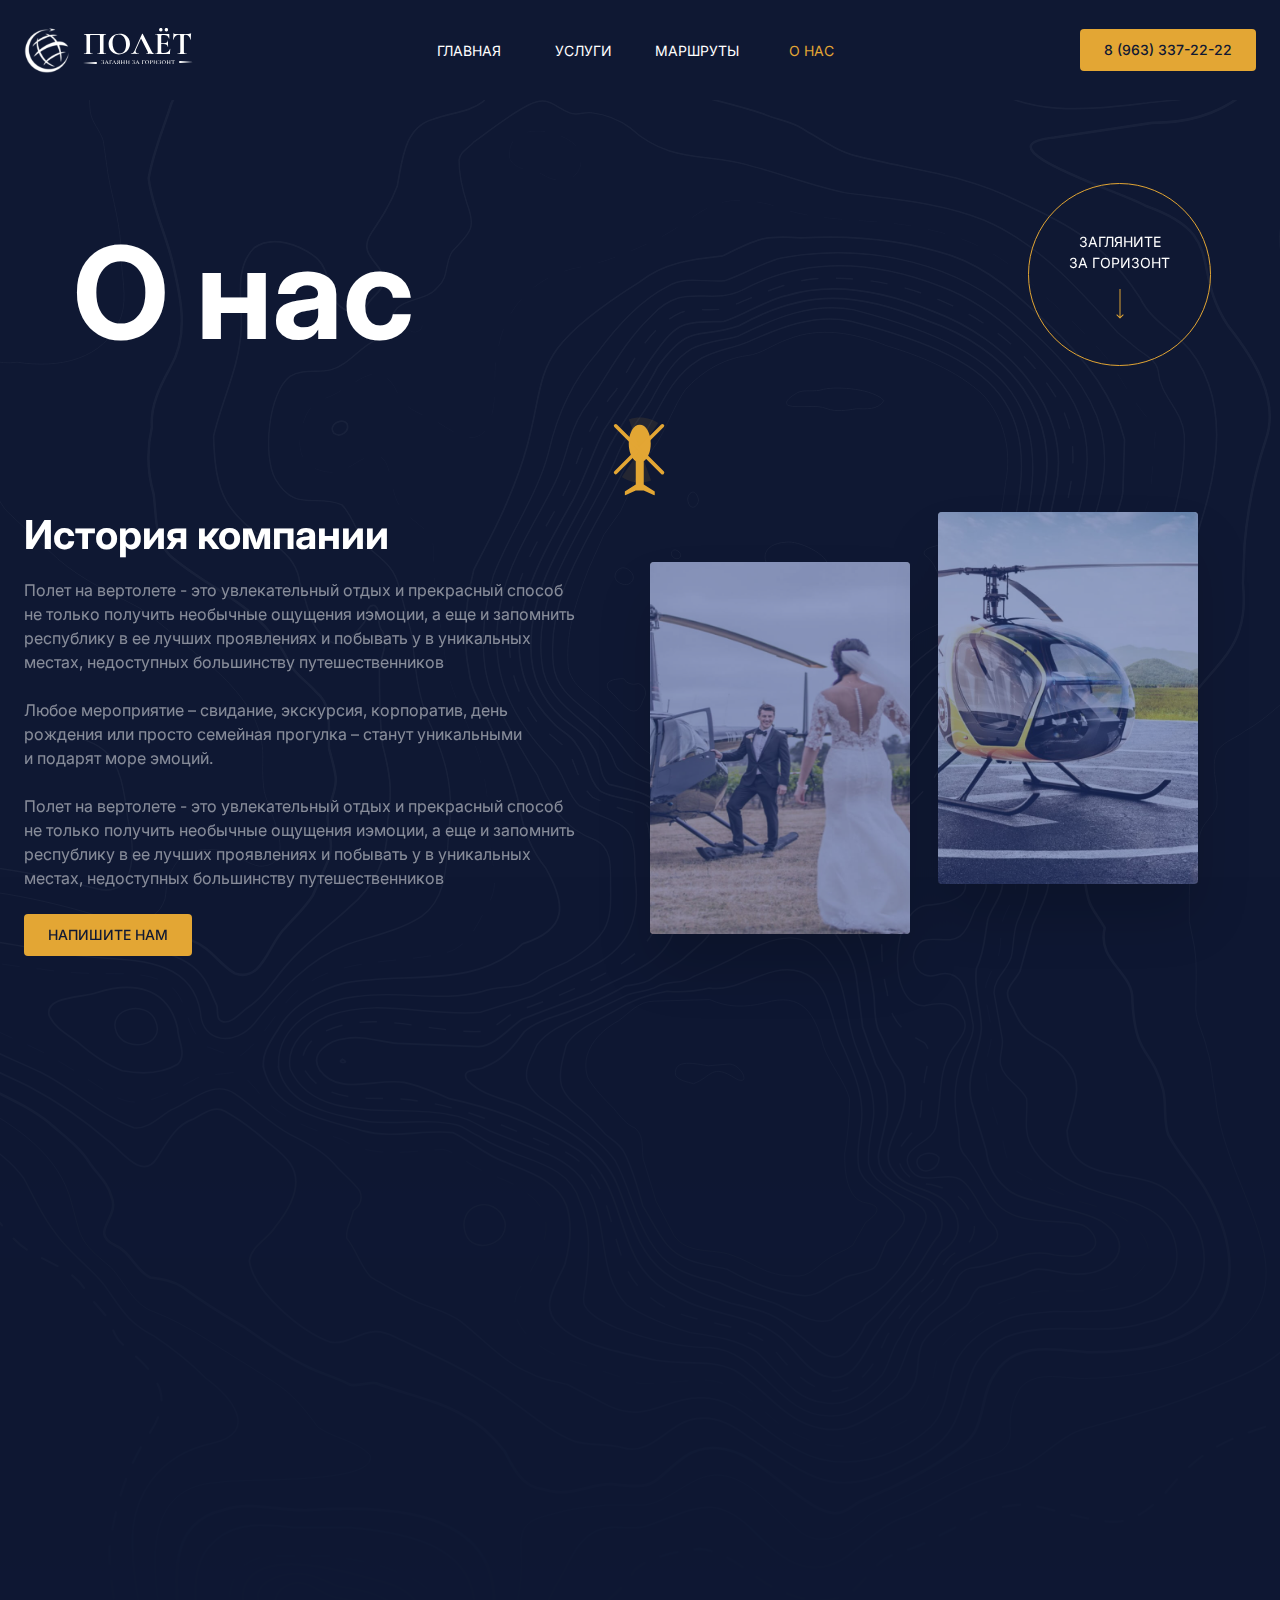
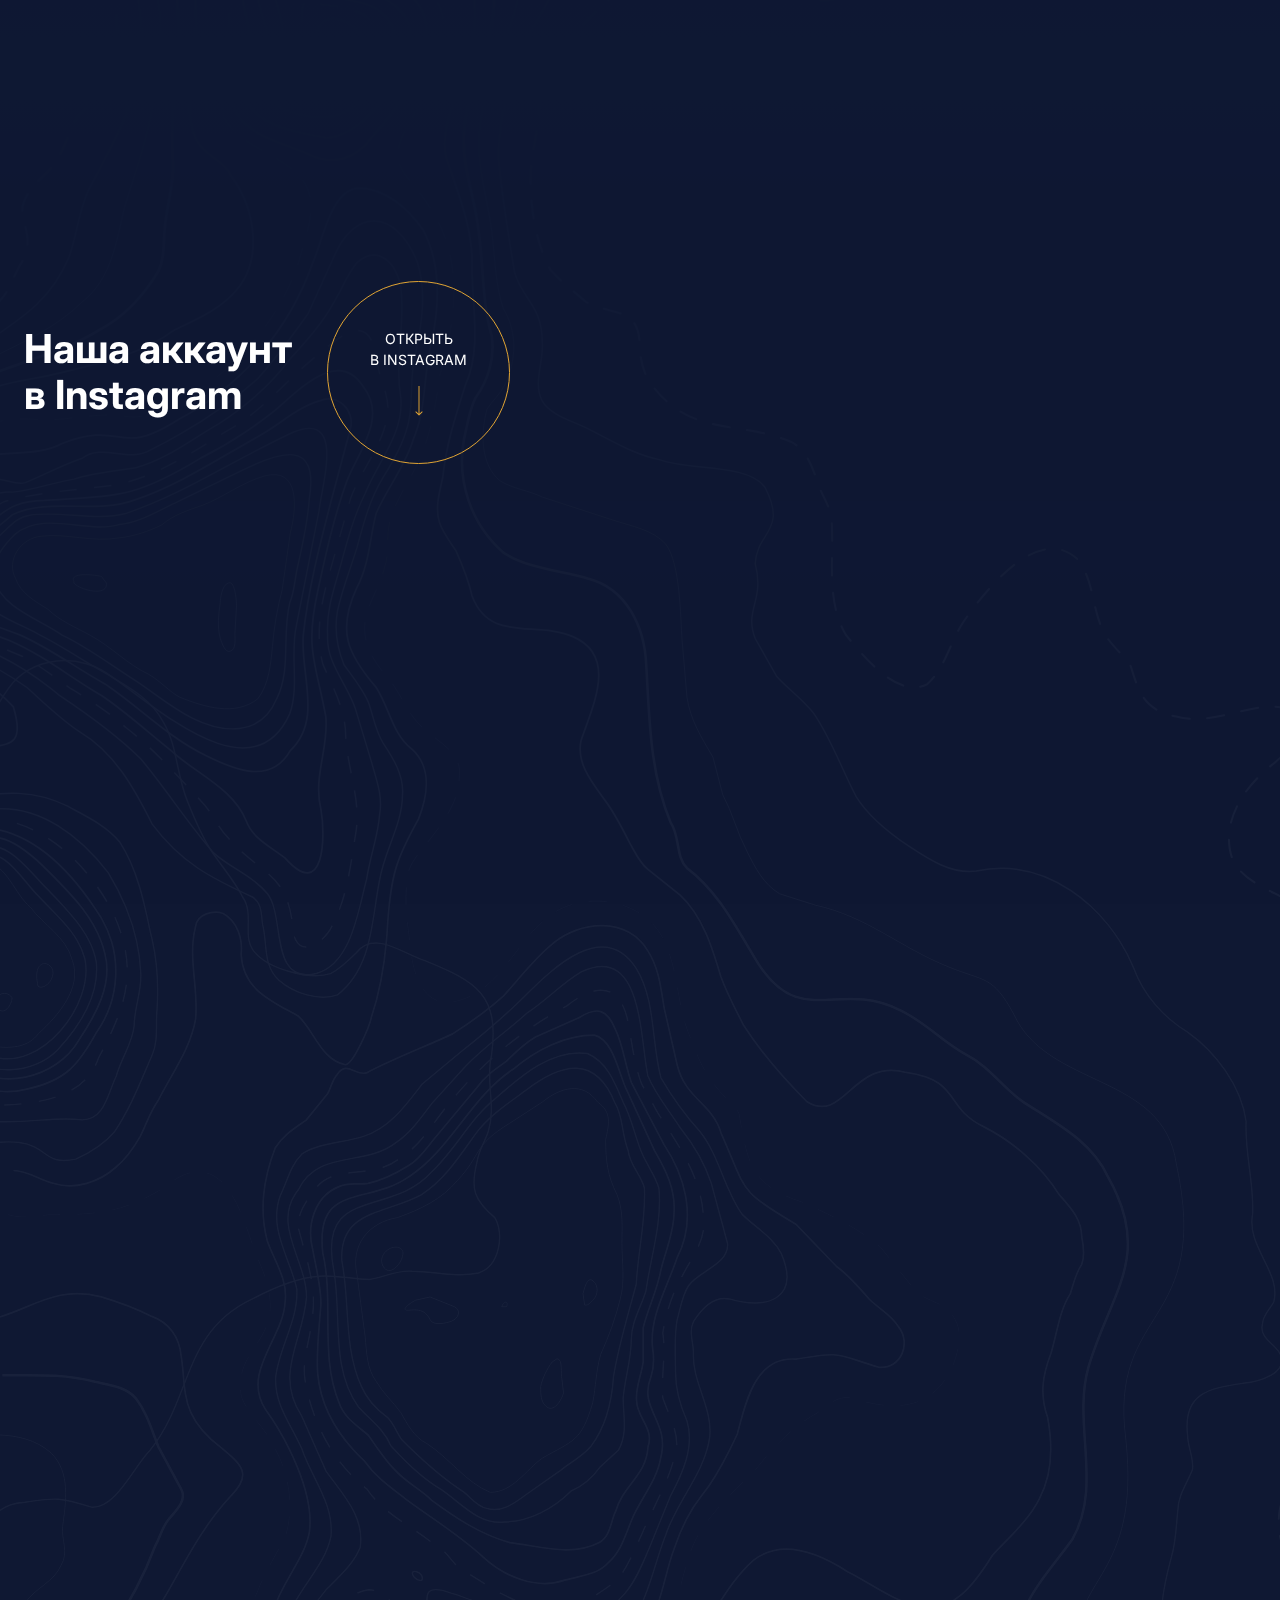
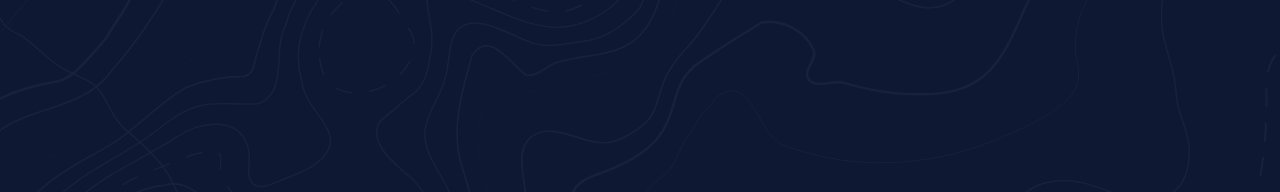
==== commit f2a36b0d: "fix: Big update" ====
--- a/about.html
+++ b/about.html
@@ -78,11 +78,12 @@
 		<div class="page-top" id="page-top" data-aos="fade-in" data-aos-delay="1500" data-aos-anchor="#header">
 			<div class="container">
 				<div class="page-top__wrapper">
+					<div class="page-top__overlay"></div>
 					<picture class="page-top__img">
-						<img src="img/main-bg.jpg" alt="Image">
+						<img src="img/promo-bg.jpg" alt="Image">
 					</picture>
-					<h2 class="page-top__title" data-aos="fade-up" data-aos-delay="1500" data-aos-offset="0">О нас</h2>
-					<a href="#about" class="back-to page-top__back" data-aos="fade-up" data-aos-delay="1500" data-aos-offset="0">
+					<h2 class="page-top__title" data-aos="fade-up" data-aos-delay="2700" data-aos-anchor="#header">О нас</h2>
+					<a href="#services" class="back-to page-top__back" data-aos="fade-up" data-aos-delay="2700" data-aos-anchor="#header">
 						<span class="back-to__title">Загляните <br>за горизонт</span>
 						<svg class="back-to__icon">
 							<use xlink:href="img/sprite.svg#icon-arrow-bottom"></use>
--- a/css/app.min.css
+++ b/css/app.min.css
@@ -1 +1 @@
-*{cursor:none}body{position:relative;overflow-x:hidden;font-family:"Inter",sans-serif;font-size:16px;font-weight:normal;line-height:1.5;color:#fff;background-color:#0f1833}ul,ol,li{display:block;padding:0;margin:0;list-style:none}h1,h2,h3,h4,h5,h6{margin:0;font-weight:normal;line-height:1.5}p{margin:0}a{display:inline-block;color:#fff;text-decoration:none;-webkit-transition:all .25s ease-in-out;-o-transition:all .25s ease-in-out;transition:all .25s ease-in-out}a:hover{text-decoration:none;color:#fff}a:active{color:#fff}input[type=number]{-moz-appearance:textfield}input[type=number]::-webkit-outer-spin-button,input[type=number]::-webkit-inner-spin-button{display:none;-webkit-appearance:none;appearance:none;margin:0}input:-webkit-autofill{-webkit-animation-name:autofill;-webkit-animation-fill-mode:both}picture{display:block}picture>img{display:block;width:100%;height:100%;-o-object-fit:cover;object-fit:cover}img{max-width:100%}svg{-webkit-transition:all .25s ease-in-out;-o-transition:all .25s ease-in-out;transition:all .25s ease-in-out}.scroll-disabled{overflow:hidden}.container{margin:0 auto;padding:0 24px;max-width:1504px;width:100%}.btn{position:relative;z-index:1;overflow:hidden;display:block;padding:14px 24px;width:-webkit-fit-content;width:-moz-fit-content;width:fit-content;min-width:-webkit-min-content;min-width:-moz-min-content;min-width:min-content;font-size:14px;font-weight:500;line-height:1;text-transform:uppercase;text-align:center;color:#0f1833;background:#e3a634;border:none;border-radius:4px;-webkit-transition:all .25s ease-in-out;-o-transition:all .25s ease-in-out;transition:all .25s ease-in-out}.btn:focus{outline:none}.btn:hover{color:#0f1833}.btn:active{color:#0f1833}.btn::before{content:"";position:absolute;top:0;right:0;bottom:0;left:0;z-index:-1;display:block;-webkit-transform:translateY(100%);-ms-transform:translateY(100%);transform:translateY(100%);width:100%;height:100%;background:#ca8d1c;-webkit-transition:-webkit-transform .25s ease-in-out;transition:-webkit-transform .25s ease-in-out;-o-transition:transform .25s ease-in-out;transition:transform .25s ease-in-out;transition:transform .25s ease-in-out, -webkit-transform .25s ease-in-out}@media screen and (hover: hover){.btn:hover::before{-webkit-transform:translateY(0);-ms-transform:translateY(0);transform:translateY(0)}}.btn--transparent{color:#fff;background:rgba(0,0,0,0)}.btn--transparent:hover{color:#fff}.btn--transparent:active{color:#fff}.btn--transparent::before{background:rgba(255,255,255,.2)}.btn--transparent::after{content:"";position:absolute;top:0;right:0;bottom:0;left:0;z-index:-2;display:block;width:100%;height:100%;border:1px solid rgba(255,255,255,.4);border-radius:4px;-webkit-transition:border .25s ease-in-out;-o-transition:border .25s ease-in-out;transition:border .25s ease-in-out}.order-btn{display:-webkit-box;display:-ms-flexbox;display:flex;-webkit-box-align:center;-ms-flex-align:center;align-items:center}@media screen and (hover: hover){.order-btn:hover .order-btn__icon{margin-left:10px}}.order-btn__icon-wrap{display:-webkit-box;display:-ms-flexbox;display:flex;-webkit-box-align:center;-ms-flex-align:center;align-items:center;min-width:52px;width:52px;height:52px;border:1px solid #e3a634;border-radius:50%}.order-btn__icon{margin-left:-5px;min-width:30px;width:30px;height:30px;color:#e3a634}.order-btn__icon-wrap+.order-btn__title{margin-left:20px}@media screen and (max-width: 767px){.order-btn__icon-wrap+.order-btn__title{margin-left:10px}}.order-btn__title{font-size:16px;font-weight:normal}@media screen and (max-width: 767px){.order-btn__title{font-size:14px}}.input{-webkit-appearance:none;-moz-appearance:none;appearance:none;display:block;padding:15px 20px;font-size:16px;font-weight:normal;color:#fff;background:rgba(53,59,82,.8);border:none;border-radius:4px}.input::-webkit-input-placeholder{color:rgba(255,255,255,.5)}.input::-moz-placeholder{color:rgba(255,255,255,.5)}.input:-ms-input-placeholder{color:rgba(255,255,255,.5)}.input::-ms-input-placeholder{color:rgba(255,255,255,.5)}.input::placeholder{color:rgba(255,255,255,.5)}.input:focus{outline:none}@media screen and (max-width: 767px){.input{font-size:14px}}.textarea{-webkit-appearance:none;-moz-appearance:none;appearance:none;resize:none;display:block;padding:15px 20px;min-height:131px;font-size:16px;font-weight:normal;color:#fff;background:rgba(53,59,82,.8);border:none;border-radius:4px}.textarea::-webkit-input-placeholder{color:rgba(255,255,255,.5)}.textarea::-moz-placeholder{color:rgba(255,255,255,.5)}.textarea:-ms-input-placeholder{color:rgba(255,255,255,.5)}.textarea::-ms-input-placeholder{color:rgba(255,255,255,.5)}.textarea::placeholder{color:rgba(255,255,255,.5)}.textarea:focus{outline:none}@media screen and (max-width: 767px){.textarea{min-height:102px;font-size:14px}}.back-to{display:-webkit-box;display:-ms-flexbox;display:flex;-webkit-box-align:center;-ms-flex-align:center;align-items:center;-webkit-box-pack:center;-ms-flex-pack:center;justify-content:center;-webkit-box-orient:vertical;-webkit-box-direction:normal;-ms-flex-direction:column;flex-direction:column;padding:20px;min-width:183px;width:183px;height:183px;text-align:center;color:#fff;background:rgba(0,0,0,0);border:1px solid #e3a634;border-radius:50%}.back-to:focus{outline:none}@media screen and (hover: hover){.back-to:hover{background:rgba(227,166,52,.2)}.back-to:hover .back-to__icon{color:#fff}}@media screen and (max-width: 767px){.back-to{padding:20px;min-width:154px;width:154px;height:154px}}.back-to__title{display:block;font-size:14px;font-weight:normal;text-transform:uppercase}@media screen and (max-width: 767px){.back-to__title{font-size:12px}}.back-to__title+.back-to__icon,.back-to__icon+.back-to__title{margin-top:16px}@media screen and (max-width: 767px){.back-to__title+.back-to__icon,.back-to__icon+.back-to__title{margin-top:10px}}.back-to__icon{min-width:30px;width:30px;min-height:30px;height:30px;color:#e3a634}.cursor{position:fixed;top:-5px;left:-5px;z-index:10000;width:10px;height:10px;background:#fff;border-radius:50%;pointer-events:none}.cursor--hidden{opacity:0}.cursor-border{--size: 50px;position:fixed;top:calc(var(--size)/-2);left:calc(var(--size)/-2);z-index:10000;width:var(--size);height:var(--size);border-radius:50%;-webkit-box-shadow:0 0 0 1px #fff;box-shadow:0 0 0 1px #fff;pointer-events:none;-webkit-transition:top .15s ease-out,left .15s ease-out,width .15s ease-out,height .15s ease-out,background-color .15s ease-out;-o-transition:top .15s ease-out,left .15s ease-out,width .15s ease-out,height .15s ease-out,background-color .15s ease-out;transition:top .15s ease-out,left .15s ease-out,width .15s ease-out,height .15s ease-out,background-color .15s ease-out}.cursor-border--hidden{opacity:0}.c-socials{display:-webkit-box;display:-ms-flexbox;display:flex;-webkit-box-align:center;-ms-flex-align:center;align-items:center}.c-socials__title{font-size:14px;font-weight:normal;text-transform:uppercase;opacity:.5}@media screen and (max-width: 767px){.c-socials__title{display:none}}.c-socials__title+.c-socials__list{margin-left:22px}.c-socials__list{display:-webkit-box;display:-ms-flexbox;display:flex;-webkit-box-align:center;-ms-flex-align:center;align-items:center}.c-socials__item+.c-socials__item{margin-left:16px}.c-socials__link{display:block}@media screen and (hover: hover){.c-socials__link:hover svg{color:#fff}}.c-socials__icon{min-width:20px;width:20px;height:20px;color:#e3a634}.header{position:fixed;top:0;right:0;z-index:1001;padding:24px 0;width:100%;background:#0f1833}@media screen and (min-width: 768px)and (max-width: 1023px){.header{min-height:98px}}@media screen and (max-width: 767px){.header{padding:20px 0 24px}}.header__wrapper{display:-webkit-box;display:-ms-flexbox;display:flex;-webkit-box-align:center;-ms-flex-align:center;align-items:center;-webkit-box-pack:justify;-ms-flex-pack:justify;justify-content:space-between}.header__logotype{max-width:169px;width:100%;height:52px}.header__logotype img{display:block;width:100%;height:100%;-o-object-fit:contain;object-fit:contain}@media screen and (max-width: 1023px){.header__logotype{max-width:84px;height:auto}}@media screen and (max-width: 767px){.header__logotype{position:absolute;left:50%;-webkit-transform:translateX(-50%);-ms-transform:translateX(-50%);transform:translateX(-50%)}}.header__nav{position:absolute;left:50%;-webkit-transform:translateX(-50%);-ms-transform:translateX(-50%);transform:translateX(-50%)}@media screen and (max-width: 767px){.header__nav{display:none}}.header__number{position:relative;z-index:1;overflow:hidden;display:block;padding:14px 24px;font-size:14px;font-weight:500;line-height:1;text-align:center;color:#0f1833;background:#e3a634;border-radius:4px}.header__number:hover{color:#0f1833}.header__number:active{color:#0f1833}.header__number::before{content:"";position:absolute;top:0;right:0;bottom:0;left:0;z-index:-1;display:block;-webkit-transform:translateY(100%);-ms-transform:translateY(100%);transform:translateY(100%);width:100%;height:100%;background:#ca8d1c;-webkit-transition:-webkit-transform .25s ease-in-out;transition:-webkit-transform .25s ease-in-out;-o-transition:transform .25s ease-in-out;transition:transform .25s ease-in-out;transition:transform .25s ease-in-out, -webkit-transform .25s ease-in-out}@media screen and (hover: hover){.header__number:hover::before{-webkit-transform:translateY(0);-ms-transform:translateY(0);transform:translateY(0)}}@media screen and (max-width: 1023px){.header__number{padding:12px}}.header__number-icon{min-width:24px;width:24px;height:24px;color:#0f1833}@media screen and (min-width: 1024px){.header__number-icon{display:none}}@media screen and (max-width: 1023px){.header__number-title{display:none}}.nav__list{display:-webkit-box;display:-ms-flexbox;display:flex;-webkit-box-align:center;-ms-flex-align:center;align-items:center}.nav__item--active .nav__link{color:#e3a634}.nav__item+.nav__item{margin-left:30px}.nav__link{display:block;min-width:84px;font-size:14px;font-weight:normal;text-transform:uppercase;text-align:center}@media screen and (hover: hover){.nav__link:hover{color:#e3a634}}.hamburger{position:relative;display:block;padding:0;min-width:36px;width:36px;height:36px;font-size:0;background:rgba(0,0,0,0);border:none;border-radius:0}.hamburger:focus{outline:none}.hamburger--active .hamburger__inner:first-child{top:17.5px;-webkit-transform:rotate(45deg);-ms-transform:rotate(45deg);transform:rotate(45deg);width:30px}.hamburger--active .hamburger__inner:nth-child(2){opacity:0}.hamburger--active .hamburger__inner:last-child{top:17.5px;-webkit-transform:rotate(-45deg);-ms-transform:rotate(-45deg);transform:rotate(-45deg);width:30px}@media screen and (min-width: 768px){.hamburger{display:none}}.hamburger__inner{position:absolute;left:3px;height:3px;background:#fff;border-radius:4px;-webkit-transition:all .25s ease-in-out;-o-transition:all .25s ease-in-out;transition:all .25s ease-in-out}.hamburger__inner:first-child{top:7.5px;width:15px}.hamburger__inner:nth-child(2){top:17.5px;width:30px}.hamburger__inner:last-child{top:28.5px;width:20px}.mobile-menu{position:fixed;top:92px;right:24px;left:24px;z-index:1000;-webkit-transform:translateY(-104%);-ms-transform:translateY(-104%);transform:translateY(-104%);visibility:hidden;background:#cd9734;border-radius:4px;-webkit-box-shadow:0px 4px 34px #0f1833;box-shadow:0px 4px 34px #0f1833;-webkit-transition:all .25s ease-in-out;-o-transition:all .25s ease-in-out;transition:all .25s ease-in-out;pointer-events:none}.mobile-menu--active{-webkit-transform:translateY(0);-ms-transform:translateY(0);transform:translateY(0);visibility:visible;pointer-events:all}@media screen and (min-width: 768px){.mobile-menu{display:none}}.mobile-menu__list{padding:12px 0;width:100%}.mobile-menu__item--active .mobile-menu__link{color:#fff;background:rgba(15,24,51,.1)}.mobile-menu__item--active .mobile-menu__link:hover{color:#fff}.mobile-menu__item--active .mobile-menu__link:active{color:#fff}.mobile-menu__link{display:block;padding:17px 23px;width:100%;font-size:14px;font-weight:normal;text-transform:uppercase;text-align:center;color:#0f1833}.mobile-menu__link:hover{color:#0f1833}.mobile-menu__link:active{color:#0f1833}.footer{padding:38px 0 80px}@media screen and (max-width: 767px){.footer{padding:38px 0 32px}}.footer__wrapper{position:relative;display:-webkit-box;display:-ms-flexbox;display:flex}@media screen and (max-width: 1199px){.footer__wrapper{-webkit-box-orient:vertical;-webkit-box-direction:normal;-ms-flex-direction:column;flex-direction:column}.footer__wrapper--bottom{text-align:center}}@media screen and (min-width: 768px)and (max-width: 1199px){.footer__wrapper--bottom .footer__block+.footer__block{margin-top:16px}}@media screen and (max-width: 767px){.footer__wrapper--bottom .footer__block+.footer__block{margin-top:8px}}.footer__wrapper+.footer__wrapper{margin-top:25px}@media screen and (max-width: 1199px){.footer__wrapper+.footer__wrapper{margin-top:96px}}.footer__back{position:absolute;top:50%;right:0;z-index:1;-webkit-transform:translateY(-50%);-ms-transform:translateY(-50%);transform:translateY(-50%)}@media screen and (max-width: 767px){.footer__back{top:60px;-webkit-transform:none;-ms-transform:none;transform:none}}.footer__block{width:25%}@media screen and (max-width: 1199px){.footer__block{width:100%}}@media screen and (max-width: 1199px){.footer__block+.footer__block{margin-top:24px}}.footer__help{display:block;margin-bottom:4px;font-size:16px;font-weight:500;color:#e3a634}.footer__link{display:block;font-size:16px;font-weight:500}@media screen and (hover: hover){.footer__link[href]:hover{color:#e3a634}}.footer__copyright{display:block;font-size:14px;font-weight:normal;opacity:.5}@media screen and (max-width: 767px){.footer__copyright{font-size:12px}}.footer__info{display:block;font-size:14px;font-weight:normal;text-decoration:underline;opacity:.5}@media screen and (max-width: 767px){.footer__info{font-size:12px}}@media screen and (max-width: 1199px){.footer__socials{-webkit-box-pack:center;-ms-flex-pack:center;justify-content:center}}.wrapper{position:relative;overflow:hidden;padding-top:100px;min-height:100vh;background-image:url(../img/bg-pattern.svg);background-repeat:no-repeat;background-size:cover;background-position:center center}@media screen and (min-width: 768px)and (max-width: 1023px){.wrapper{padding-top:98px}}@media screen and (max-width: 767px){.wrapper{padding-top:92px}}.loader{position:fixed;top:0;right:0;bottom:0;left:0;z-index:10000;width:100%;height:100%}.loader--hidden{visibility:hidden;opacity:0;pointer-events:none}.loader--hidden .loader__block{opacity:0}.loader__block{position:absolute;top:50%;left:50%;-webkit-transform:translate(-50%, -50%);-ms-transform:translate(-50%, -50%);transform:translate(-50%, -50%);-webkit-transition:opacity .25s ease-in-out;-o-transition:opacity .25s ease-in-out;transition:opacity .25s ease-in-out}.loader__icon:not(.loader__icon--rotate){position:absolute;top:calc(50% + 10px);left:50%;-webkit-transform:translate(-50%, -50%);-ms-transform:translate(-50%, -50%);transform:translate(-50%, -50%)}.loader__icon--rotate{-webkit-transform:rotate(90deg);-ms-transform:rotate(90deg);transform:rotate(90deg);-webkit-animation:helicopters 1.5s linear infinite;animation:helicopters 1.5s linear infinite}.section-heading{display:-webkit-box;display:-ms-flexbox;display:flex;-webkit-box-align:start;-ms-flex-align:start;align-items:flex-start;-webkit-box-pack:justify;-ms-flex-pack:justify;justify-content:space-between;margin-bottom:70px}@media screen and (max-width: 1023px){.section-heading{-webkit-box-orient:vertical;-webkit-box-direction:normal;-ms-flex-direction:column;flex-direction:column}}@media screen and (max-width: 767px){.section-heading{margin-bottom:30px}}.section-heading__title{max-width:608px;width:100%;font-size:40px;font-weight:bold;line-height:1.15}@media screen and (min-width: 1024px)and (max-width: 1199px){.section-heading__title{font-size:32px}}@media screen and (max-width: 767px){.section-heading__title{font-size:20px}}.section-heading__description{margin-left:40px;max-width:552px;width:100%;font-size:16px;font-weight:normal;opacity:.5}@media screen and (max-width: 1023px){.section-heading__description{margin-top:30px;margin-left:0}}@media screen and (max-width: 767px){.section-heading__description{font-size:14px}}.main{position:relative}.main__wrapper{position:relative;z-index:1;overflow:hidden;padding:48px 48px 134px 48px;min-height:596px;border-radius:4px}.main__wrapper::before{content:"";position:absolute;top:0;right:0;bottom:0;left:0;z-index:-3;-webkit-transform:translateX(-104%);-ms-transform:translateX(-104%);transform:translateX(-104%);display:block;width:100%;height:100%;background:#141f43;-webkit-animation:background-wrapper 1s linear 1s forwards;animation:background-wrapper 1s linear 1s forwards}@media screen and (min-width: 768px)and (max-width: 1023px){.main__wrapper{padding:30px 30px 134px 30px;min-height:520px}}@media screen and (max-width: 767px){.main__wrapper{padding:20px 20px 114px 20px;min-height:480px}}.main__bg{position:absolute;top:0;right:0;bottom:0;left:0;z-index:1;width:0;height:100%;-o-object-fit:cover;object-fit:cover;-webkit-animation:background-video 1s linear 2s forwards;animation:background-video 1s linear 2s forwards}.main__overlay{position:absolute;top:0;right:0;bottom:0;left:0;z-index:2;width:100%;height:100%;background:rgba(15,24,51,.35)}.main__overlay::after{content:"";position:absolute;top:0;right:0;bottom:0;left:0;z-index:-1;display:block;width:100%;height:100%;background:-webkit-gradient(linear, left top, right top, from(rgba(0, 0, 0, 0.3)), color-stop(42.38%, rgba(0, 0, 0, 0)));background:-o-linear-gradient(left, rgba(0, 0, 0, 0.3) 0%, rgba(0, 0, 0, 0) 42.38%);background:linear-gradient(90deg, rgba(0, 0, 0, 0.3) 0%, rgba(0, 0, 0, 0) 42.38%)}.main__body{position:relative;z-index:2}.main__back{position:absolute;bottom:0;left:calc(50% - 752px + 24px + 48px);z-index:1}@media screen and (max-width: 1503px){.main__back{left:72px}}@media screen and (min-width: 768px)and (max-width: 1023px){.main__back{left:54px}}@media screen and (max-width: 767px){.main__back{left:44px}}.main__title{font-size:72px;font-weight:bold;line-height:1.08}@media screen and (min-width: 768px)and (max-width: 1023px){.main__title{font-size:48px}}@media screen and (max-width: 767px){.main__title{font-size:32px}}.main__description{margin-top:40px;max-width:430px;width:100%;font-size:16px;font-weight:normal;opacity:.7}@media screen and (max-width: 767px){.main__description{margin-top:72px;font-size:14px;opacity:1}}.main__btn{margin-top:12px}@media screen and (max-width: 767px){.main__btn{margin-top:16px;width:100%}}.main__inner{position:relative;z-index:2;display:-webkit-box;display:-ms-flexbox;display:flex;-webkit-box-align:center;-ms-flex-align:center;align-items:center;-webkit-box-pack:end;-ms-flex-pack:end;justify-content:flex-end;margin-top:28px}@media screen and (max-width: 767px){.main__inner{margin-top:24px}}.feedback{position:relative;z-index:1;overflow:hidden;padding:108px 0}.feedback::before{content:"";position:absolute;top:50%;left:calc(50% - 752px + 24px);z-index:-2;-webkit-transform:translateY(-50%);-ms-transform:translateY(-50%);transform:translateY(-50%);display:block;width:871px;height:437px;background-image:url(../img/helicopter.png);background-repeat:no-repeat;background-size:contain;background-position:center center}.feedback::after{content:"";position:absolute;top:50%;left:calc(50% - 752px + 24px + 275px);z-index:-1;-webkit-transform:translateY(-50%);-ms-transform:translateY(-50%);transform:translateY(-50%);display:block;width:609px;height:593px;background:-webkit-gradient(linear, right top, left top, color-stop(3.32%, #0F1833), color-stop(89.77%, rgba(15, 24, 51, 0)));background:-o-linear-gradient(right, #0F1833 3.32%, rgba(15, 24, 51, 0) 89.77%);background:linear-gradient(270deg, #0F1833 3.32%, rgba(15, 24, 51, 0) 89.77%)}@media screen and (max-width: 1503px){.feedback::before{left:20px}.feedback::after{left:295px}}@media screen and (min-width: 1200px)and (max-width: 1399px){.feedback::after{left:20px;width:871px;background:-webkit-gradient(linear, right top, left top, color-stop(23.32%, #0F1833), color-stop(89.77%, rgba(15, 24, 51, 0)));background:-o-linear-gradient(right, #0F1833 23.32%, rgba(15, 24, 51, 0) 89.77%);background:linear-gradient(270deg, #0F1833 23.32%, rgba(15, 24, 51, 0) 89.77%)}}@media screen and (max-width: 1199px){.feedback::before,.feedback::after{display:none}}@media screen and (max-width: 767px){.feedback{padding:50px 0 0}}.feedback__wrapper{margin-left:auto;max-width:617px;width:100%}@media screen and (max-width: 1199px){.feedback__wrapper{max-width:none}}.feedback__title{font-size:40px;font-weight:bold;line-height:1.2}@media screen and (max-width: 767px){.feedback__title{font-size:24px}}.feedback__description{margin-top:20px;font-size:16px;font-weight:normal;opacity:.5}@media screen and (max-width: 767px){.feedback__description{margin-top:16px;font-size:14px}}.feedback__form{margin-top:46px}@media screen and (max-width: 767px){.feedback__form{margin-top:16px}}.feedback-form__inner{display:-webkit-box;display:-ms-flexbox;display:flex;-webkit-box-pack:justify;-ms-flex-pack:justify;justify-content:space-between}@media screen and (max-width: 767px){.feedback-form__inner{-webkit-box-orient:vertical;-webkit-box-direction:normal;-ms-flex-direction:column;flex-direction:column}}.feedback-form__inner+.feedback-form__inner{margin-top:30px}@media screen and (max-width: 767px){.feedback-form__inner+.feedback-form__inner{margin-top:16px}}.feedback-form__input{width:100%}.feedback-form__input+.feedback-form__input{margin-left:18px}@media screen and (max-width: 767px){.feedback-form__input+.feedback-form__input{margin-top:16px;margin-left:0}}.feedback-form__bottom{display:-webkit-box;display:-ms-flexbox;display:flex;-webkit-box-pack:justify;-ms-flex-pack:justify;justify-content:space-between;margin-top:24px}@media screen and (max-width: 767px){.feedback-form__bottom{-webkit-box-orient:vertical;-webkit-box-direction:normal;-ms-flex-direction:column;flex-direction:column;margin-top:16px}}.feedback-form__copyright{font-size:13px;font-weight:normal;opacity:.5}.feedback-form__copyright>a{display:inline;text-decoration:underline;color:#fff}.feedback-form__copyright>a:hover{color:#fff}@media screen and (max-width: 767px){.feedback-form__copyright{font-size:11px}}.feedback-form__copyright+.feedback-form__btn,.feedback-form__btn+.feedback-form__copyright{margin-left:32px}@media screen and (max-width: 767px){.feedback-form__copyright+.feedback-form__btn,.feedback-form__btn+.feedback-form__copyright{margin-top:16px;margin-left:0}}@media screen and (max-width: 767px){.feedback-form__btn{width:100%}}.page-top__wrapper{position:relative;overflow:hidden;padding:97px 232px 97px 49px}@media screen and (min-width: 1024px)and (max-width: 1199px){.page-top__wrapper{padding:117px 222px 117px 39px}}@media screen and (min-width: 768px)and (max-width: 1023px){.page-top__wrapper{padding:117px 222px 117px 39px}}@media screen and (max-width: 767px){.page-top__wrapper{padding:173px 20px 20px}}.page-top__img{position:absolute;top:0;right:0;left:0;z-index:1;overflow:hidden;width:100%;height:205px;border-radius:4px}.page-top__img img{display:block;width:100%;height:100%;-o-object-fit:cover;object-fit:cover}.page-top__img::before{content:"";position:absolute;top:0;right:0;bottom:0;left:0;display:block;width:100%;height:100%;background:rgba(15,24,51,.35)}.page-top__img::after{content:"";position:absolute;top:0;right:0;bottom:0;left:0;display:block;width:100%;height:100%;background:-webkit-gradient(linear, left top, right top, from(rgba(0, 0, 0, 0.3)), color-stop(42.38%, rgba(0, 0, 0, 0)));background:-o-linear-gradient(left, rgba(0, 0, 0, 0.3) 0%, rgba(0, 0, 0, 0) 42.38%);background:linear-gradient(90deg, rgba(0, 0, 0, 0.3) 0%, rgba(0, 0, 0, 0) 42.38%)}@media screen and (min-width: 768px)and (max-width: 1023px){.page-top__img{height:175px}}.page-top__title{position:relative;z-index:1;font-size:128px;font-weight:bold}@media screen and (min-width: 1024px)and (max-width: 1199px){.page-top__title{font-size:94px}}@media screen and (min-width: 767px)and (max-width: 1023px){.page-top__title{font-size:62px}}@media screen and (max-width: 767px){.page-top__title{font-size:42px}}.page-top__back{position:absolute;top:83px;right:45px;z-index:1}@media screen and (min-width: 768px)and (max-width: 1199px){.page-top__back{right:35px}}@media screen and (max-width: 767px){.page-top__back{display:none}}.about{padding:26px 0}.about__wrapper{display:-webkit-box;display:-ms-flexbox;display:flex;-webkit-box-pack:justify;-ms-flex-pack:justify;justify-content:space-between}@media screen and (max-width: 1199px){.about__wrapper{-webkit-box-orient:vertical;-webkit-box-direction:normal;-ms-flex-direction:column;flex-direction:column}}.about__left{max-width:566px;width:100%}@media screen and (min-width: 1024px)and (max-width: 1199px){.about__left{max-width:70%}}.about__title{font-size:40px;font-weight:300;line-height:1.15}.about__title b,.about__title strong{font-weight:bold}@media screen and (max-width: 767px){.about__title{font-size:24px}}.about__description{margin-top:20px;font-size:16px;font-weight:normal;opacity:.5}@media screen and (max-width: 767px){.about__description{font-size:14px}}.about__btn{margin-top:24px}@media screen and (max-width: 767px){.about__btn{width:100%}}.about__right{margin-left:60px;max-width:668px;width:100%}@media screen and (min-width: 768px)and (max-width: 1199px){.about__right{margin:50px auto 0}}@media screen and (max-width: 767px){.about__right{margin:30px auto 0}}.about__images{display:-webkit-box;display:-ms-flexbox;display:flex;-webkit-box-align:start;-ms-flex-align:start;align-items:flex-start}.about__img{position:relative;overflow:hidden;max-width:320px;min-width:320px;height:462px;border-radius:4px;-webkit-box-shadow:0px 34px 54px rgba(0,0,0,.15);box-shadow:0px 34px 54px rgba(0,0,0,.15)}.about__img img{display:block;width:100%;height:100%;-o-object-fit:cover;object-fit:cover}.about__img::before{content:"";position:absolute;top:0;right:0;bottom:0;left:0;display:block;width:100%;height:100%;background:rgba(42,67,144,.5)}.about__img:first-child{margin-top:50px}@media screen and (min-width: 1200px)and (max-width: 1399px){.about__img{max-width:260px;min-width:260px;height:372px}}@media screen and (max-width: 767px){.about__img{max-width:calc(50% - 6px);min-width:calc(50% - 6px)}.about__img:first-child{margin-top:27px}}@media screen and (min-width: 576px)and (max-width: 767px){.about__img{height:368px}}@media screen and (max-width: 575px){.about__img{height:248px}}.about__img+.about__img{margin-left:28px}@media screen and (max-width: 767px){.about__img+.about__img{margin-left:12px}}.invest{padding:55px 0 68px}@media screen and (max-width: 767px){.invest{padding:54px 0 120px}}.invest__wrapper{position:relative;display:-webkit-box;display:-ms-flexbox;display:flex;-webkit-box-align:center;-ms-flex-align:center;align-items:center;-webkit-box-pack:justify;-ms-flex-pack:justify;justify-content:space-between}@media screen and (max-width: 1199px){.invest__wrapper{-webkit-box-orient:vertical;-webkit-box-direction:reverse;-ms-flex-direction:column-reverse;flex-direction:column-reverse;-webkit-box-align:start;-ms-flex-align:start;align-items:flex-start}}.invest__left{max-width:668px;min-width:668px;width:100%}@media screen and (min-width: 1200px)and (max-width: 1399px){.invest__left{max-width:548px;min-width:548px}}@media screen and (max-width: 1199px){.invest__left{margin:0 auto}}@media screen and (max-width: 767px){.invest__left{min-width:auto}}.invest__images{display:-webkit-box;display:-ms-flexbox;display:flex;-webkit-box-align:start;-ms-flex-align:start;align-items:flex-start;-ms-flex-wrap:wrap;flex-wrap:wrap}.invest__img{position:relative;overflow:hidden;max-width:320px;min-width:320px;height:462px;border-radius:4px;-webkit-box-shadow:0px 34px 54px rgba(0,0,0,.15);box-shadow:0px 34px 54px rgba(0,0,0,.15)}.invest__img img{display:block;width:100%;height:100%;-o-object-fit:cover;object-fit:cover}.invest__img::before{content:"";position:absolute;top:0;right:0;bottom:0;left:0;display:block;width:100%;height:100%;background:rgba(42,67,144,.5)}.invest__img:first-child{margin-top:118px}.invest__img:nth-child(2){margin-left:28px}.invest__img:last-child{margin-top:-252px;margin-left:245px}@media screen and (min-width: 1200px)and (max-width: 1399px){.invest__img{max-width:260px;min-width:260px;height:372px}}@media screen and (max-width: 767px){.invest__img{max-width:calc(50% - 10px);min-width:calc(50% - 10px)}.invest__img:first-child{margin-top:27px}.invest__img:nth-child(2){margin-left:20px}.invest__img:last-child{margin-top:-62px;margin-left:35%}}@media screen and (min-width: 576px)and (max-width: 767px){.invest__img{height:368px}}@media screen and (max-width: 575px){.invest__img{height:248px}}.invest__right{margin-left:75px;max-width:668px;width:100%}@media screen and (min-width: 1200px)and (max-width: 1399px){.invest__right{margin-left:45px}}@media screen and (min-width: 768px)and (max-width: 1199px){.invest__right{margin-bottom:50px;margin-left:0}}@media screen and (max-width: 767px){.invest__right{margin-bottom:24px;margin-left:0}}.invest__title{font-size:40px;font-weight:300;line-height:1.15}.invest__title b,.invest__title strong{font-weight:bold}@media screen and (max-width: 767px){.invest__title{font-size:24px}}.invest__description{margin-top:20px;font-size:16px;font-weight:normal;opacity:.5}@media screen and (max-width: 767px){.invest__description{font-size:14px}}.invest__back{margin-top:48px}@media screen and (max-width: 1199px){.invest__back{position:absolute;bottom:-72px;left:0;z-index:1;margin-top:0}}.services{padding:26px 0 74px}@media screen and (max-width: 767px){.services{padding:20px 0}}.services__wrapper{display:-webkit-box;display:-ms-flexbox;display:flex;-ms-flex-wrap:wrap;flex-wrap:wrap}.services__item{position:relative;z-index:1;overflow:hidden;padding:26px 38px;background-repeat:no-repeat;background-size:cover;background-position:center center;border-left:1px solid #e3a634}.services__item::before{content:"";position:absolute;top:0;right:0;bottom:0;left:0;z-index:-1;display:block;width:100%;height:100%;background:rgba(15,24,51,.8)}@media screen and (hover: hover){.services__item:hover .services__img img{-webkit-transform:scale(1.2);-ms-transform:scale(1.2);transform:scale(1.2);-webkit-transition:-webkit-transform 6s linear;transition:-webkit-transform 6s linear;-o-transition:transform 6s linear;transition:transform 6s linear;transition:transform 6s linear, -webkit-transform 6s linear}}@media screen and (min-width: 1400px){.services__item{width:calc(50% - 60px)}.services__item:nth-child(2n){margin-left:120px}.services__item:nth-child(n+3){margin-top:60px}}@media screen and (min-width: 1024px)and (max-width: 1399px){.services__item{width:calc(50% - 20px)}.services__item:nth-child(2n){margin-left:40px}.services__item:nth-child(n+3){margin-top:40px}}@media screen and (max-width: 1023px){.services__item{display:-webkit-box;display:-ms-flexbox;display:flex;-webkit-box-orient:vertical;-webkit-box-direction:normal;-ms-flex-direction:column;flex-direction:column;-webkit-box-pack:justify;-ms-flex-pack:justify;justify-content:space-between;padding:16px;width:100%;min-height:209px}}@media screen and (max-width: 1023px){.services__item+.services__item{margin-top:32px}}.services__img{position:absolute;top:0;right:0;bottom:0;left:0;z-index:-2;display:block;width:100%;height:100%}.services__img img{display:block;width:100%;height:100%;-o-object-fit:cover;object-fit:cover;-webkit-transition:-webkit-transform .1s linear;transition:-webkit-transform .1s linear;-o-transition:transform .1s linear;transition:transform .1s linear;transition:transform .1s linear, -webkit-transform .1s linear}.services__title{display:block;font-size:24px;font-weight:normal;text-transform:uppercase}@media screen and (max-width: 767px){.services__title{font-size:20px}}.services__description{display:block;margin-top:20px;max-width:455px;width:100%;font-size:16px;font-weight:normal}@media screen and (max-width: 767px){.services__description{display:none}}.services__btn{margin-top:45px}@media screen and (max-width: 767px){.services__btn{margin-top:65px}}.routes{padding:26px 0 74px}@media screen and (max-width: 767px){.routes{padding:20px 0}}.routes__slider{position:relative}.routes__slider::after{content:"";position:absolute;top:50%;right:0;z-index:1;-webkit-transform:translateY(-50%);-ms-transform:translateY(-50%);transform:translateY(-50%);display:block;min-width:457px;width:457px;height:100%;background:-webkit-gradient(linear, right top, left top, color-stop(3.32%, #0F1833), color-stop(89.77%, rgba(15, 24, 51, 0)));background:-o-linear-gradient(right, #0F1833 3.32%, rgba(15, 24, 51, 0) 89.77%);background:linear-gradient(270deg, #0F1833 3.32%, rgba(15, 24, 51, 0) 89.77%)}.routes__slider .swiper-slide{opacity:.7;-webkit-transition:opacity .25s ease-in-out;-o-transition:opacity .25s ease-in-out;transition:opacity .25s ease-in-out}.routes__slider .swiper-slide-active{opacity:1}.routes__slider .swiper-button-next{position:absolute;top:50%;right:0;z-index:10;-webkit-transform:translateY(-50%);-ms-transform:translateY(-50%);transform:translateY(-50%);display:-webkit-box;display:-ms-flexbox;display:flex;-webkit-box-align:center;-ms-flex-align:center;align-items:center;-webkit-box-pack:center;-ms-flex-pack:center;justify-content:center;padding:0;min-width:183px;width:183px;height:183px;background:rgba(0,0,0,0);border:1px solid #e3a634;border-radius:50%;-webkit-transition:background .25s ease-in-out;-o-transition:background .25s ease-in-out;transition:background .25s ease-in-out}.routes__slider .swiper-button-next:focus{outline:none}@media screen and (hover: hover){.routes__slider .swiper-button-next:hover{background:#e3a634}.routes__slider .swiper-button-next:hover .swiper-button-icon{color:#fff}}.routes__slider .swiper-button-icon{min-width:30px;width:30px;height:30px;color:#e3a634}.routes__slider .routes__item{height:var(--heightSlides)}.routes__wrapper{display:-webkit-box;display:-ms-flexbox;display:flex;-ms-flex-wrap:wrap;flex-wrap:wrap}.routes__wrapper .routes__item{min-height:220px}@media screen and (min-width: 1400px){.routes__wrapper .routes__item{width:calc(25% - 27px)}.routes__wrapper .routes__item:nth-child(4n),.routes__wrapper .routes__item:nth-child(4n-1),.routes__wrapper .routes__item:nth-child(4n-2){margin-left:36px}.routes__wrapper .routes__item:nth-child(n+5){margin-top:20px}}@media screen and (min-width: 1024px)and (max-width: 1399px){.routes__wrapper .routes__item{width:calc(33.33% - 20px)}.routes__wrapper .routes__item:nth-child(3n),.routes__wrapper .routes__item:nth-child(3n-1){margin-left:30px}.routes__wrapper .routes__item:nth-child(n+4){margin-top:30px}}@media screen and (min-width: 768px)and (max-width: 1023px){.routes__wrapper .routes__item{width:calc(50% - 20px)}.routes__wrapper .routes__item:nth-child(2n){margin-left:40px}.routes__wrapper .routes__item:nth-child(n+3){margin-top:30px}}@media screen and (max-width: 767px){.routes__wrapper .routes__item{width:100%;min-height:auto}}@media screen and (max-width: 767px){.routes__wrapper .routes__item+.routes__item{margin-top:30px}}.routes__item{position:relative;z-index:1;display:-webkit-box;display:-ms-flexbox;display:flex;-webkit-box-orient:vertical;-webkit-box-direction:normal;-ms-flex-direction:column;flex-direction:column;-webkit-box-pack:justify;-ms-flex-pack:justify;justify-content:space-between;overflow:hidden;padding:20px;min-height:144px;border-radius:4px;-webkit-box-shadow:0px 34px 54px rgba(0,0,0,.15);box-shadow:0px 34px 54px rgba(0,0,0,.15)}.routes__item::before{content:"";position:absolute;top:0;right:0;bottom:0;left:0;z-index:-2;display:block;width:100%;height:100%;background:rgba(0,0,0,.2)}.routes__item::after{content:"";position:absolute;top:0;right:0;bottom:0;left:0;z-index:-1;display:block;width:100%;height:100%;background:rgba(42,67,144,.4)}@media screen and (hover: hover){.routes__item:hover .routes__img img{-webkit-transform:scale(1.2);-ms-transform:scale(1.2);transform:scale(1.2);-webkit-transition:-webkit-transform 6s linear;transition:-webkit-transform 6s linear;-o-transition:transform 6s linear;transition:transform 6s linear;transition:transform 6s linear, -webkit-transform 6s linear}}.routes__img{position:absolute;top:0;right:0;bottom:0;left:0;z-index:-1;width:100%;height:100%;border-radius:4px}.routes__img img{display:block;width:100%;height:100%;-o-object-fit:cover;object-fit:cover;-webkit-transition:-webkit-transform .1s linear;transition:-webkit-transform .1s linear;-o-transition:transform .1s linear;transition:transform .1s linear;transition:transform .1s linear, -webkit-transform .1s linear}.routes__top{display:-webkit-box;display:-ms-flexbox;display:flex;-webkit-box-align:center;-ms-flex-align:center;align-items:center;-webkit-box-pack:justify;-ms-flex-pack:justify;justify-content:space-between}.routes__title{display:-webkit-box;display:-ms-flexbox;display:flex;-webkit-box-align:center;-ms-flex-align:center;align-items:center;font-size:18px;font-weight:500;line-height:1.2}.routes__title::before{content:"";display:block;margin-right:16px;min-width:23px;height:32px;background-image:url(../img/sprite.svg#icon-helicopter);background-repeat:no-repeat;background-size:contain;background-position:center center}.routes__time{display:block;margin-left:18px;font-size:18px;font-weight:500}.routes__list{display:-webkit-box;display:-ms-flexbox;display:flex;-ms-flex-wrap:wrap;flex-wrap:wrap;margin-top:32px}.routes__list-item{font-size:13px;font-weight:normal}.routes__list-item:not(:last-child)::after{content:"|";padding:0 4px}.route{padding:20px 0 60px}@media screen and (max-width: 767px){.route{padding:20px 0 0}}.route__top{display:-webkit-box;display:-ms-flexbox;display:flex;-webkit-box-pack:justify;-ms-flex-pack:justify;justify-content:space-between}@media screen and (max-width: 1023px){.route__top{-webkit-box-orient:vertical;-webkit-box-direction:normal;-ms-flex-direction:column;flex-direction:column}}.route__description{font-size:16px;font-weight:normal;opacity:.5}@media screen and (max-width: 767px){.route__description{font-size:14px}}.route__description+.route__description{margin-left:70px}@media screen and (max-width: 1023px){.route__description+.route__description{margin-top:24px;margin-left:0}}.route__wrapper{display:-webkit-box;display:-ms-flexbox;display:flex;-webkit-box-pack:justify;-ms-flex-pack:justify;justify-content:space-between;margin-top:90px}@media screen and (max-width: 1023px){.route__wrapper{-webkit-box-orient:vertical;-webkit-box-direction:normal;-ms-flex-direction:column;flex-direction:column}}@media screen and (max-width: 767px){.route__wrapper{margin-top:24px}}.route__left{max-width:603px;width:100%}@media screen and (max-width: 1023px){.route__left{max-width:100%}}.route__list{display:-webkit-box;display:-ms-flexbox;display:flex;-ms-flex-wrap:wrap;flex-wrap:wrap;counter-reset:route-list}.route__item{display:-webkit-box;display:-ms-flexbox;display:flex;-webkit-box-align:start;-ms-flex-align:start;align-items:flex-start;font-size:14px;font-weight:300}.route__item::before{counter-increment:route-list;content:counter(route-list);display:block;margin-top:-1px;margin-right:16px;min-width:24px;width:24px;height:24px;font-size:14px;font-weight:600;text-align:center;line-height:24px;color:#0f1833;background:#e3a634;border-radius:50%}@media screen and (min-width: 768px){.route__item{width:calc(50% - 10px)}.route__item:nth-child(2n){margin-left:20px}.route__item:nth-child(n+3){margin-top:20px}}@media screen and (max-width: 767px){.route__item{width:100%;font-size:12px}}@media screen and (max-width: 767px){.route__item+.route__item{margin-top:8px}}.route__elem{display:block;font-size:14px;font-weight:300}@media screen and (max-width: 767px){.route__elem{font-size:12px}}.route__elem+.route__elem{margin-top:10px}.route__block{display:-webkit-box;display:-ms-flexbox;display:flex;-webkit-box-align:center;-ms-flex-align:center;align-items:center;margin-top:30px}@media screen and (max-width: 767px){.route__block{-webkit-box-pack:justify;-ms-flex-pack:justify;justify-content:space-between;margin-top:24px}}.route__info-map{margin-left:100px;overflow:hidden;max-width:167px;width:100%;height:109px}.route__info-map img{display:block;width:100%;height:100%;-o-object-fit:contain;object-fit:contain}@media screen and (max-width: 767px){.route__info-map{margin-left:10px;max-width:157px}}@media screen and (max-width: 359px){.route__info-map{max-width:117px}}.route__controls{display:-webkit-box;display:-ms-flexbox;display:flex;-webkit-box-align:center;-ms-flex-align:center;align-items:center;margin-top:43px}@media screen and (min-width: 768px){.route__controls--mobile{display:none}}@media screen and (max-width: 767px){.route__controls{-webkit-box-orient:vertical;-webkit-box-direction:normal;-ms-flex-direction:column;flex-direction:column;margin-top:24px}.route__controls--desktop{display:none}}@media screen and (max-width: 767px){.route__btn{width:100%}}.route__btn+.route__btn{margin-left:27px}@media screen and (max-width: 767px){.route__btn+.route__btn{margin-left:0;margin-top:10px}}.route__right{margin-left:70px}@media screen and (min-width: 1024px)and (max-width: 1199px){.route__right{margin-left:10px}}@media screen and (max-width: 1023px){.route__right{margin:24px auto 0}}.route__map{max-width:696px;width:100%}.route__map img{display:block;width:100%;height:100%;-o-object-fit:contain;object-fit:contain}.route-tabs__wrapper{display:none}.route-tabs__wrapper--active{display:block}.route-list{padding:20px 0}.route-list__wrapper{display:-webkit-box;display:-ms-flexbox;display:flex;-webkit-box-align:start;-ms-flex-align:start;align-items:flex-start;-ms-flex-wrap:wrap;flex-wrap:wrap;counter-reset:route-list}.route-list__item{position:relative;z-index:1;padding:30px 42px;min-height:252px;background-repeat:no-repeat;background-size:cover;background-position:center center;border-left:1px solid #e3a634}.route-list__item::before{content:"";position:absolute;top:0;right:0;bottom:0;left:0;z-index:-1;display:block;width:100%;height:100%;background:rgba(16,24,52,.7)}@media screen and (min-width: 1200px){.route-list__item{width:calc(50% - 52px)}.route-list__item:nth-child(2n){margin-top:55px;margin-left:104px}.route-list__item:nth-child(2n+3){margin-top:20px}}@media screen and (min-width: 1024px)and (max-width: 1199px){.route-list__item{width:calc(50% - 24px)}.route-list__item:nth-child(2n){margin-top:35px;margin-left:48px}.route-list__item:nth-child(2n+3){margin-top:20px}}@media screen and (max-width: 1023px){.route-list__item{display:-webkit-box;display:-ms-flexbox;display:flex;-webkit-box-orient:vertical;-webkit-box-direction:normal;-ms-flex-direction:column;flex-direction:column;width:100%;min-height:205px}}@media screen and (max-width: 767px){.route-list__item{padding:24px 16px}}@media screen and (max-width: 1023px){.route-list__item+.route-list__item{margin-top:24px}}.route-list__name{display:-webkit-box;display:-ms-flexbox;display:flex;-webkit-box-align:start;-ms-flex-align:start;align-items:flex-start;font-size:24px;font-weight:200;text-transform:uppercase}.route-list__name::before{counter-increment:route-list;content:counter(route-list);display:block;margin-top:6px;margin-right:16px;min-width:24px;width:24px;height:24px;font-size:14px;font-weight:600;line-height:24px;text-align:center;color:#000;background:#e3a634;border-radius:50%}@media screen and (max-width: 1023px){.route-list__name{-webkit-box-orient:vertical;-webkit-box-direction:normal;-ms-flex-direction:column;flex-direction:column;-webkit-box-pack:justify;-ms-flex-pack:justify;justify-content:space-between;-webkit-box-flex:1;-ms-flex:1 1 100%;flex:1 1 100%;font-weight:normal}.route-list__name::before{margin:0 0 16px 0}}@media screen and (max-width: 767px){.route-list__name{font-size:20px}}.fleet{padding:30px 0 60px}.fleet__item{position:relative}.fleet__item:nth-child(even) .fleet__body{margin-left:auto}.fleet__item:nth-child(even) .fleet__img{right:auto;left:0}@media screen and (max-width: 1199px){.fleet__item:nth-child(even){display:-webkit-box;display:-ms-flexbox;display:flex;-webkit-box-orient:vertical;-webkit-box-direction:reverse;-ms-flex-direction:column-reverse;flex-direction:column-reverse}}.fleet__item+.fleet__item{margin-top:120px}@media screen and (min-width: 768px)and (max-width: 1199px){.fleet__item+.fleet__item{margin-top:60px}}@media screen and (max-width: 767px){.fleet__item+.fleet__item{margin-top:24px}}.fleet__body{padding:40px 20px 40px 40px;max-width:728px;width:100%;background:#1b243d}@media screen and (max-width: 1199px){.fleet__body{max-width:none}}@media screen and (min-width: 768px)and (max-width: 1199px){.fleet__body{padding:40px 20px 200px 40px}}@media screen and (max-width: 767px){.fleet__body{padding:30px 30px 90px 30px}}.fleet__title{font-size:40px;font-weight:bold;line-height:1.15}@media screen and (max-width: 767px){.fleet__title{font-size:20px}}.fleet__list{margin-top:14px}@media screen and (max-width: 767px){.fleet__list{margin-top:16px}}.fleet__list-item{font-size:16px;font-weight:normal;line-height:1.6;opacity:.5}.fleet__list-item::before{content:"—";margin-right:5px}@media screen and (max-width: 767px){.fleet__list-item{font-size:14px}}.fleet__link{display:block;margin-top:23px;font-size:14px;font-weight:normal;text-decoration:underline;color:#e3a634}@media screen and (max-width: 767px){.fleet__link{margin-top:16px;font-size:12px}}.fleet__img{max-width:961px;width:100%;height:354px}.fleet__img img{display:block;width:100%;height:100%;-o-object-fit:contain;object-fit:contain}@media screen and (min-width: 1330px)and (max-width: 1499px){.fleet__img{max-width:64%}}@media screen and (min-width: 1200px)and (max-width: 1329px){.fleet__img{max-width:60%}}@media screen and (min-width: 1200px){.fleet__img{position:absolute;top:50%;right:0;-webkit-transform:translateY(-50%);-ms-transform:translateY(-50%);transform:translateY(-50%)}}@media screen and (min-width: 768px)and (max-width: 1199px){.fleet__img{margin-top:-180px;height:auto}}@media screen and (max-width: 767px){.fleet__img{margin-top:-50px;height:auto}}@media screen and (min-width: 1200px){.fleet__img+.fleet__body{padding-left:280px}}.gallery__top{position:relative;z-index:2;display:-webkit-box;display:-ms-flexbox;display:flex;-webkit-box-align:center;-ms-flex-align:center;align-items:center;margin-bottom:-24px}.gallery__top .section-heading{margin-bottom:0}.gallery__back{margin-left:35px}@media screen and (max-width: 767px){.gallery__back{margin-left:0}}.gallery__marque+.gallery__marque{margin-top:34px}@media screen and (max-width: 767px){.gallery__marque+.gallery__marque{margin-top:20px}}.gallery__img{position:relative;z-index:1;overflow:hidden;max-width:312px;min-width:312px;width:100%;height:200px;border-radius:4px}.gallery__img img{display:block;width:100%;height:100%;-o-object-fit:cover;object-fit:cover}.gallery__img::before{content:"";position:absolute;top:0;right:0;bottom:0;left:0;display:block;width:100%;height:100%;background:rgba(0,0,0,.3)}.gallery__img::after{content:"";position:absolute;top:0;right:0;bottom:0;left:0;display:block;width:100%;height:100%;background:rgba(42,67,144,.2)}@media screen and (max-width: 767px){.gallery__img{max-width:200px;min-width:200px;height:120px}}.marquee{display:-webkit-box;display:-ms-flexbox;display:flex;overflow:hidden;margin-right:calc(50% - 50vw);margin-left:calc(50% - 50vw);-webkit-user-select:none;-moz-user-select:none;-ms-user-select:none;user-select:none;--gap: 30px;--duration: 60s;--scroll-start: 0;--scroll-end: calc(-100% - var(--gap));gap:var(--gap)}.marquee--reverse .marquee__group{animation-direction:reverse;-webkit-animation-delay:-3s;animation-delay:-3s}.marquee__group{-ms-flex-negative:0;flex-shrink:0;display:-webkit-box;display:-ms-flexbox;display:flex;-webkit-box-align:center;-ms-flex-align:center;align-items:center;-ms-flex-pack:distribute;justify-content:space-around;gap:var(--gap);min-width:100%;-webkit-animation:scroll-x var(--duration) linear infinite;animation:scroll-x var(--duration) linear infinite}@media(prefers-reduced-motion: reduce){.marquee__group{-webkit-animation-play-state:paused;animation-play-state:paused}}.application{padding:40px 0 90px}@media screen and (max-width: 767px){.application{padding:24px 0}}.application__wrapper{position:relative;display:-webkit-box;display:-ms-flexbox;display:flex;-webkit-box-align:center;-ms-flex-align:center;align-items:center;-webkit-box-pack:justify;-ms-flex-pack:justify;justify-content:space-between;padding:50px 111px 60px;background:rgba(27,36,61,.8)}@media screen and (min-width: 1200px)and (max-width: 1299px){.application__wrapper{padding:50px 60px 60px}}@media screen and (max-width: 1199px){.application__wrapper{-webkit-box-orient:vertical;-webkit-box-direction:reverse;-ms-flex-direction:column-reverse;flex-direction:column-reverse;padding:0;background:rgba(0,0,0,0)}}.application__back{position:absolute;top:-123px;left:35%;z-index:10;-webkit-transform:translateX(-50%);-ms-transform:translateX(-50%);transform:translateX(-50%)}@media screen and (max-width: 1199px){.application__back{display:none}}@media screen and (max-width: 767px){.application__left{margin:0 auto}}.application__img{overflow:hidden;max-width:755px;width:100%;height:378px}.application__img img{display:block;width:100%;height:100%;-o-object-fit:contain;object-fit:contain}@media screen and (min-width: 1600px){.application__img{left:-73px}}@media screen and (min-width: 1200px)and (max-width: 1599px){.application__img{left:10px;padding-right:60px;max-width:50%}}@media screen and (min-width: 1200px){.application__img{position:absolute;top:50%;-webkit-transform:translateY(-50%);-ms-transform:translateY(-50%);transform:translateY(-50%)}}@media screen and (max-width: 1199px){.application__img{margin-top:50px}}@media screen and (min-width: 768px)and (max-width: 1023px){.application__img{height:290px}}@media screen and (max-width: 767px){.application__img{margin-top:24px;height:164px}}.application__right{max-width:528px;min-width:528px;width:100%}@media screen and (max-width: 1199px){.application__right{text-align:center}}@media screen and (max-width: 767px){.application__right{max-width:none;min-width:auto}}.application__title{margin-bottom:36px;font-size:40px;font-weight:bold;line-height:1.2}@media screen and (max-width: 767px){.application__title{margin-bottom:24px;font-size:20px}}.application-form__inner{display:-webkit-box;display:-ms-flexbox;display:flex;-webkit-box-pack:justify;-ms-flex-pack:justify;justify-content:space-between}@media screen and (max-width: 767px){.application-form__inner{-webkit-box-orient:vertical;-webkit-box-direction:normal;-ms-flex-direction:column;flex-direction:column}}.application-form__inner+.application-form__inner{margin-top:30px}@media screen and (max-width: 767px){.application-form__inner+.application-form__inner{margin-top:16px}}.application-form__input{width:100%}.application-form__input+.application-form__input{margin-left:18px}@media screen and (max-width: 767px){.application-form__input+.application-form__input{margin-top:16px;margin-left:0}}.application-form__bottom{display:-webkit-box;display:-ms-flexbox;display:flex;-webkit-box-align:center;-ms-flex-align:center;align-items:center;-webkit-box-pack:justify;-ms-flex-pack:justify;justify-content:space-between;margin-top:28px}@media screen and (max-width: 767px){.application-form__bottom{-webkit-box-orient:vertical;-webkit-box-direction:normal;-ms-flex-direction:column;flex-direction:column;margin-top:18px}}.application-form__copyright{font-size:11px;font-weight:normal;opacity:.5}.application-form__copyright>a{display:inline;text-decoration:underline;color:#fff}.application-form__copyright>a:hover{color:#fff}@media screen and (max-width: 767px){.application-form__copyright{font-size:12px}}.application-form__copyright+.application-form__btn,.application-form__btn+.application-form__copyright{margin-left:24px}@media screen and (max-width: 767px){.application-form__copyright+.application-form__btn,.application-form__btn+.application-form__copyright{margin-top:16px;margin-left:0}}@media screen and (max-width: 767px){.application-form__btn{width:100%}}.tiles{--tiles-height: 52vw;height:var(--tiles-height);position:relative;overflow:hidden}.tiles--oneline{--tiles-height: 50vh;min-height:400px;margin:10vh 0}.tiles--oneline .tiles__line{height:100%}.tiles--oneline .tiles__line-img{--tile-margin: 1vw;margin:0 var(--tile-margin);width:calc(25% - var(--tile-margin)*2);height:100%}.tiles__wrap{width:150%;--tileswrap-height: var(--tiles-height);height:var(--tileswrap-height);position:absolute;left:50%;top:50%;-webkit-transform:translate3d(-50%, -50%, 0);transform:translate3d(-50%, -50%, 0)}.tiles__line{display:-webkit-box;display:-ms-flexbox;display:flex}.tiles__line-img{--tile-margin: 2vw;-webkit-box-flex:0;-ms-flex:none;flex:none;width:calc(16.6666% - var(--tile-margin)*2);height:calc(var(--tileswrap-height)/3 - 3*var(--tile-margin)/2);margin:var(--tile-margin);background-size:cover;background-position:50% 50%}.tiles__title{position:absolute;height:100vh;width:100%;display:-webkit-box;display:-ms-flexbox;display:flex;-webkit-box-pack:center;-ms-flex-pack:center;justify-content:center;-webkit-box-align:center;-ms-flex-align:center;align-items:center;font-size:10vw;padding:3rem;margin:0;line-height:.8;font-family:span,serif;font-weight:700;font-style:normal}.tiles__title--alt{font-size:9vw;font-size:clamp(2rem,9vw,7.25rem)}.tiles__title--intro{padding-top:10vh;-webkit-box-align:start;-ms-flex-align:start;align-items:flex-start;-webkit-box-pack:start;-ms-flex-pack:start;justify-content:flex-start}.tiles__title--right{-webkit-box-pack:end;-ms-flex-pack:end;justify-content:flex-end}.tiles__title--left{-webkit-box-pack:start;-ms-flex-pack:start;justify-content:flex-start}.tiles__title--full{height:100%}[data-aos=transform]{-webkit-transform:translateX(-104%);-ms-transform:translateX(-104%);transform:translateX(-104%);-webkit-transition-property:-webkit-transform;transition-property:-webkit-transform;-o-transition-property:transform;transition-property:transform;transition-property:transform, -webkit-transform;-webkit-transition-timing-function:ease-in-out;-o-transition-timing-function:ease-in-out;transition-timing-function:ease-in-out}[data-aos=transform].aos-animate{-webkit-transform:translateX(0);-ms-transform:translateX(0);transform:translateX(0)}[data-aos=transform-reverse]{-webkit-transform:translateX(104%);-ms-transform:translateX(104%);transform:translateX(104%);-webkit-transition-property:-webkit-transform;transition-property:-webkit-transform;-o-transition-property:transform;transition-property:transform;transition-property:transform, -webkit-transform;-webkit-transition-timing-function:ease-in-out;-o-transition-timing-function:ease-in-out;transition-timing-function:ease-in-out}[data-aos=transform-reverse].aos-animate{-webkit-transform:translateX(0);-ms-transform:translateX(0);transform:translateX(0)}@-webkit-keyframes helicopters{0%{-webkit-transform:rotate(0deg);transform:rotate(0deg)}100%{-webkit-transform:rotate(450deg);transform:rotate(450deg)}}@keyframes helicopters{0%{-webkit-transform:rotate(0deg);transform:rotate(0deg)}100%{-webkit-transform:rotate(450deg);transform:rotate(450deg)}}@-webkit-keyframes background-wrapper{0%{-webkit-transform:translateX(-104%);transform:translateX(-104%)}100%{-webkit-transform:translateX(0);transform:translateX(0)}}@keyframes background-wrapper{0%{-webkit-transform:translateX(-104%);transform:translateX(-104%)}100%{-webkit-transform:translateX(0);transform:translateX(0)}}@-webkit-keyframes background-video{0%{width:0}100%{width:100%}}@keyframes background-video{0%{width:0}100%{width:100%}}@-webkit-keyframes scroll-x{from{-webkit-transform:translateX(var(--scroll-start));transform:translateX(var(--scroll-start))}to{-webkit-transform:translateX(var(--scroll-end));transform:translateX(var(--scroll-end))}}@keyframes scroll-x{from{-webkit-transform:translateX(var(--scroll-start));transform:translateX(var(--scroll-start))}to{-webkit-transform:translateX(var(--scroll-end));transform:translateX(var(--scroll-end))}}@-webkit-keyframes scroll-y{from{-webkit-transform:translateY(var(--scroll-start));transform:translateY(var(--scroll-start))}to{-webkit-transform:translateY(var(--scroll-end));transform:translateY(var(--scroll-end))}}@keyframes scroll-y{from{-webkit-transform:translateY(var(--scroll-start));transform:translateY(var(--scroll-start))}to{-webkit-transform:translateY(var(--scroll-end));transform:translateY(var(--scroll-end))}}+*{cursor:none}body{position:relative;overflow-x:hidden;font-family:"Inter",sans-serif;font-size:16px;font-weight:normal;line-height:1.5;color:#fff;background-color:#0f1833}ul,ol,li{display:block;padding:0;margin:0;list-style:none}h1,h2,h3,h4,h5,h6{margin:0;font-weight:normal;line-height:1.5}p{margin:0}a{display:inline-block;color:#fff;text-decoration:none;-webkit-transition:all .25s ease-in-out;-o-transition:all .25s ease-in-out;transition:all .25s ease-in-out}a:hover{text-decoration:none;color:#fff}a:active{color:#fff}input[type=number]{-moz-appearance:textfield}input[type=number]::-webkit-outer-spin-button,input[type=number]::-webkit-inner-spin-button{display:none;-webkit-appearance:none;appearance:none;margin:0}input:-webkit-autofill{-webkit-animation-name:autofill;-webkit-animation-fill-mode:both}picture{display:block}picture>img{display:block;width:100%;height:100%;-o-object-fit:cover;object-fit:cover}img{max-width:100%}svg{-webkit-transition:all .25s ease-in-out;-o-transition:all .25s ease-in-out;transition:all .25s ease-in-out}.scroll-disabled{overflow:hidden}.container{margin:0 auto;padding:0 24px;max-width:1504px;width:100%}.btn{position:relative;z-index:1;overflow:hidden;display:block;padding:14px 24px;width:-webkit-fit-content;width:-moz-fit-content;width:fit-content;min-width:-webkit-min-content;min-width:-moz-min-content;min-width:min-content;font-size:14px;font-weight:500;line-height:1;text-transform:uppercase;text-align:center;color:#0f1833;background:#e3a634;border:none;border-radius:4px;-webkit-transition:all .25s ease-in-out;-o-transition:all .25s ease-in-out;transition:all .25s ease-in-out}.btn:focus{outline:none}.btn:hover{color:#0f1833}.btn:active{color:#0f1833}.btn::before{content:"";position:absolute;top:0;right:0;bottom:0;left:0;z-index:-1;display:block;-webkit-transform:translateY(100%);-ms-transform:translateY(100%);transform:translateY(100%);width:100%;height:100%;background:#ca8d1c;-webkit-transition:-webkit-transform .25s ease-in-out;transition:-webkit-transform .25s ease-in-out;-o-transition:transform .25s ease-in-out;transition:transform .25s ease-in-out;transition:transform .25s ease-in-out, -webkit-transform .25s ease-in-out}@media screen and (hover: hover){.btn:hover::before{-webkit-transform:translateY(0);-ms-transform:translateY(0);transform:translateY(0)}}.btn--transparent{color:#fff;background:rgba(0,0,0,0)}.btn--transparent:hover{color:#fff}.btn--transparent:active{color:#fff}.btn--transparent::before{background:rgba(255,255,255,.2)}.btn--transparent::after{content:"";position:absolute;top:0;right:0;bottom:0;left:0;z-index:-2;display:block;width:100%;height:100%;border:1px solid rgba(255,255,255,.4);border-radius:4px;-webkit-transition:border .25s ease-in-out;-o-transition:border .25s ease-in-out;transition:border .25s ease-in-out}.order-btn{display:-webkit-box;display:-ms-flexbox;display:flex;-webkit-box-align:center;-ms-flex-align:center;align-items:center}@media screen and (hover: hover){.order-btn:hover .order-btn__icon{margin-left:10px}}.order-btn__icon-wrap{display:-webkit-box;display:-ms-flexbox;display:flex;-webkit-box-align:center;-ms-flex-align:center;align-items:center;min-width:52px;width:52px;height:52px;border:1px solid #e3a634;border-radius:50%}.order-btn__icon{margin-left:-5px;min-width:30px;width:30px;height:30px;color:#e3a634}.order-btn__icon-wrap+.order-btn__title{margin-left:20px}@media screen and (max-width: 767px){.order-btn__icon-wrap+.order-btn__title{margin-left:10px}}.order-btn__title{font-size:16px;font-weight:normal}@media screen and (max-width: 767px){.order-btn__title{font-size:14px}}.input{-webkit-appearance:none;-moz-appearance:none;appearance:none;display:block;padding:15px 20px;font-size:16px;font-weight:normal;color:#fff;background:rgba(53,59,82,.8);border:none;border-radius:4px}.input::-webkit-input-placeholder{color:rgba(255,255,255,.5)}.input::-moz-placeholder{color:rgba(255,255,255,.5)}.input:-ms-input-placeholder{color:rgba(255,255,255,.5)}.input::-ms-input-placeholder{color:rgba(255,255,255,.5)}.input::placeholder{color:rgba(255,255,255,.5)}.input:focus{outline:none}@media screen and (max-width: 767px){.input{font-size:14px}}.textarea{-webkit-appearance:none;-moz-appearance:none;appearance:none;resize:none;display:block;padding:15px 20px;min-height:131px;font-size:16px;font-weight:normal;color:#fff;background:rgba(53,59,82,.8);border:none;border-radius:4px}.textarea::-webkit-input-placeholder{color:rgba(255,255,255,.5)}.textarea::-moz-placeholder{color:rgba(255,255,255,.5)}.textarea:-ms-input-placeholder{color:rgba(255,255,255,.5)}.textarea::-ms-input-placeholder{color:rgba(255,255,255,.5)}.textarea::placeholder{color:rgba(255,255,255,.5)}.textarea:focus{outline:none}@media screen and (max-width: 767px){.textarea{min-height:102px;font-size:14px}}.back-to{display:-webkit-box;display:-ms-flexbox;display:flex;-webkit-box-align:center;-ms-flex-align:center;align-items:center;-webkit-box-pack:center;-ms-flex-pack:center;justify-content:center;-webkit-box-orient:vertical;-webkit-box-direction:normal;-ms-flex-direction:column;flex-direction:column;padding:20px;min-width:183px;width:183px;height:183px;text-align:center;color:#fff;background:rgba(0,0,0,0);border:1px solid #e3a634;border-radius:50%}.back-to:focus{outline:none}@media screen and (hover: hover){.back-to:hover{background:rgba(227,166,52,.2)}.back-to:hover .back-to__icon{color:#fff}}@media screen and (max-width: 767px){.back-to{padding:20px;min-width:154px;width:154px;height:154px}}.back-to__title{display:block;font-size:14px;font-weight:normal;text-transform:uppercase}@media screen and (max-width: 767px){.back-to__title{font-size:12px}}.back-to__title+.back-to__icon,.back-to__icon+.back-to__title{margin-top:16px}@media screen and (max-width: 767px){.back-to__title+.back-to__icon,.back-to__icon+.back-to__title{margin-top:10px}}.back-to__icon{min-width:30px;width:30px;min-height:30px;height:30px;color:#e3a634}.cursor{position:fixed;top:-5px;left:-5px;z-index:10000;width:10px;height:10px;background:#fff;border-radius:50%;pointer-events:none}.cursor--hidden{opacity:0}.cursor-border{--size: 50px;position:fixed;top:calc(var(--size)/-2);left:calc(var(--size)/-2);z-index:10000;width:var(--size);height:var(--size);border-radius:50%;-webkit-box-shadow:0 0 0 1px #fff;box-shadow:0 0 0 1px #fff;pointer-events:none;-webkit-transition:top .15s ease-out,left .15s ease-out,width .15s ease-out,height .15s ease-out,background-color .15s ease-out;-o-transition:top .15s ease-out,left .15s ease-out,width .15s ease-out,height .15s ease-out,background-color .15s ease-out;transition:top .15s ease-out,left .15s ease-out,width .15s ease-out,height .15s ease-out,background-color .15s ease-out}.cursor-border--hidden{opacity:0}.c-socials{display:-webkit-box;display:-ms-flexbox;display:flex;-webkit-box-align:center;-ms-flex-align:center;align-items:center}.c-socials__title{font-size:14px;font-weight:normal;text-transform:uppercase;opacity:.5}@media screen and (max-width: 767px){.c-socials__title{display:none}}.c-socials__title+.c-socials__list{margin-left:22px}.c-socials__list{display:-webkit-box;display:-ms-flexbox;display:flex;-webkit-box-align:center;-ms-flex-align:center;align-items:center}.c-socials__item+.c-socials__item{margin-left:16px}.c-socials__link{display:block}@media screen and (hover: hover){.c-socials__link:hover svg{color:#fff}}.c-socials__icon{min-width:20px;width:20px;height:20px;color:#e3a634}.header{position:fixed;top:0;right:0;z-index:1001;padding:24px 0;width:100%;background:#0f1833}@media screen and (min-width: 768px)and (max-width: 1023px){.header{min-height:98px}}@media screen and (max-width: 767px){.header{padding:20px 0 24px}}.header__wrapper{display:-webkit-box;display:-ms-flexbox;display:flex;-webkit-box-align:center;-ms-flex-align:center;align-items:center;-webkit-box-pack:justify;-ms-flex-pack:justify;justify-content:space-between}.header__logotype{max-width:169px;width:100%;height:52px}.header__logotype img{display:block;width:100%;height:100%;-o-object-fit:contain;object-fit:contain}@media screen and (max-width: 1023px){.header__logotype{max-width:84px;height:auto}}@media screen and (max-width: 767px){.header__logotype{position:absolute;left:50%;-webkit-transform:translateX(-50%);-ms-transform:translateX(-50%);transform:translateX(-50%)}}.header__nav{position:absolute;left:50%;-webkit-transform:translateX(-50%);-ms-transform:translateX(-50%);transform:translateX(-50%)}@media screen and (max-width: 767px){.header__nav{display:none}}.header__number{position:relative;z-index:1;overflow:hidden;display:block;padding:14px 24px;font-size:14px;font-weight:500;line-height:1;text-align:center;color:#0f1833;background:#e3a634;border-radius:4px}.header__number:hover{color:#0f1833}.header__number:active{color:#0f1833}.header__number::before{content:"";position:absolute;top:0;right:0;bottom:0;left:0;z-index:-1;display:block;-webkit-transform:translateY(100%);-ms-transform:translateY(100%);transform:translateY(100%);width:100%;height:100%;background:#ca8d1c;-webkit-transition:-webkit-transform .25s ease-in-out;transition:-webkit-transform .25s ease-in-out;-o-transition:transform .25s ease-in-out;transition:transform .25s ease-in-out;transition:transform .25s ease-in-out, -webkit-transform .25s ease-in-out}@media screen and (hover: hover){.header__number:hover::before{-webkit-transform:translateY(0);-ms-transform:translateY(0);transform:translateY(0)}}@media screen and (max-width: 1023px){.header__number{padding:12px}}.header__number-icon{min-width:24px;width:24px;height:24px;color:#0f1833}@media screen and (min-width: 1024px){.header__number-icon{display:none}}@media screen and (max-width: 1023px){.header__number-title{display:none}}.nav__list{display:-webkit-box;display:-ms-flexbox;display:flex;-webkit-box-align:center;-ms-flex-align:center;align-items:center}.nav__item--active .nav__link{color:#e3a634}.nav__item+.nav__item{margin-left:30px}.nav__link{display:block;min-width:84px;font-size:14px;font-weight:normal;text-transform:uppercase;text-align:center}@media screen and (hover: hover){.nav__link:hover{color:#e3a634}}.hamburger{position:relative;display:block;padding:0;min-width:36px;width:36px;height:36px;font-size:0;background:rgba(0,0,0,0);border:none;border-radius:0}.hamburger:focus{outline:none}.hamburger--active .hamburger__inner:first-child{top:17.5px;-webkit-transform:rotate(45deg);-ms-transform:rotate(45deg);transform:rotate(45deg);width:30px}.hamburger--active .hamburger__inner:nth-child(2){opacity:0}.hamburger--active .hamburger__inner:last-child{top:17.5px;-webkit-transform:rotate(-45deg);-ms-transform:rotate(-45deg);transform:rotate(-45deg);width:30px}@media screen and (min-width: 768px){.hamburger{display:none}}.hamburger__inner{position:absolute;left:3px;height:3px;background:#fff;border-radius:4px;-webkit-transition:all .25s ease-in-out;-o-transition:all .25s ease-in-out;transition:all .25s ease-in-out}.hamburger__inner:first-child{top:7.5px;width:15px}.hamburger__inner:nth-child(2){top:17.5px;width:30px}.hamburger__inner:last-child{top:28.5px;width:20px}.mobile-menu{position:fixed;top:92px;right:24px;left:24px;z-index:1000;-webkit-transform:translateY(-104%);-ms-transform:translateY(-104%);transform:translateY(-104%);visibility:hidden;background:#cd9734;border-radius:4px;-webkit-box-shadow:0px 4px 34px #0f1833;box-shadow:0px 4px 34px #0f1833;-webkit-transition:all .25s ease-in-out;-o-transition:all .25s ease-in-out;transition:all .25s ease-in-out;pointer-events:none}.mobile-menu--active{-webkit-transform:translateY(0);-ms-transform:translateY(0);transform:translateY(0);visibility:visible;pointer-events:all}@media screen and (min-width: 768px){.mobile-menu{display:none}}.mobile-menu__list{padding:12px 0;width:100%}.mobile-menu__item--active .mobile-menu__link{color:#fff;background:rgba(15,24,51,.1)}.mobile-menu__item--active .mobile-menu__link:hover{color:#fff}.mobile-menu__item--active .mobile-menu__link:active{color:#fff}.mobile-menu__link{display:block;padding:17px 23px;width:100%;font-size:14px;font-weight:normal;text-transform:uppercase;text-align:center;color:#0f1833}.mobile-menu__link:hover{color:#0f1833}.mobile-menu__link:active{color:#0f1833}.footer{padding:38px 0 80px}@media screen and (max-width: 767px){.footer{padding:38px 0 32px}}.footer__wrapper{position:relative;display:-webkit-box;display:-ms-flexbox;display:flex}@media screen and (max-width: 1199px){.footer__wrapper{-webkit-box-orient:vertical;-webkit-box-direction:normal;-ms-flex-direction:column;flex-direction:column}.footer__wrapper--bottom{text-align:center}}@media screen and (min-width: 768px)and (max-width: 1199px){.footer__wrapper--bottom .footer__block+.footer__block{margin-top:16px}}@media screen and (max-width: 767px){.footer__wrapper--bottom .footer__block+.footer__block{margin-top:8px}}.footer__wrapper+.footer__wrapper{margin-top:25px}@media screen and (max-width: 1199px){.footer__wrapper+.footer__wrapper{margin-top:96px}}.footer__back{position:absolute;top:50%;right:0;z-index:1;-webkit-transform:translateY(-50%);-ms-transform:translateY(-50%);transform:translateY(-50%)}@media screen and (max-width: 767px){.footer__back{top:60px;-webkit-transform:none;-ms-transform:none;transform:none}}.footer__block{width:25%}@media screen and (max-width: 1199px){.footer__block{width:100%}}@media screen and (max-width: 1199px){.footer__block+.footer__block{margin-top:24px}}.footer__help{display:block;margin-bottom:4px;font-size:16px;font-weight:500;color:#e3a634}.footer__link{display:block;font-size:16px;font-weight:500}@media screen and (hover: hover){.footer__link[href]:hover{color:#e3a634}}.footer__copyright{display:block;font-size:14px;font-weight:normal;opacity:.5}@media screen and (max-width: 767px){.footer__copyright{font-size:12px}}.footer__info{display:block;font-size:14px;font-weight:normal;text-decoration:underline;opacity:.5}@media screen and (max-width: 767px){.footer__info{font-size:12px}}@media screen and (max-width: 1199px){.footer__socials{-webkit-box-pack:center;-ms-flex-pack:center;justify-content:center}}.wrapper{position:relative;overflow:hidden;padding-top:100px;min-height:100vh;background-image:url(../img/bg-pattern.svg);background-repeat:no-repeat;background-size:cover;background-position:center center}@media screen and (min-width: 768px)and (max-width: 1023px){.wrapper{padding-top:98px}}@media screen and (max-width: 767px){.wrapper{padding-top:92px}}.loader{position:fixed;top:0;right:0;bottom:0;left:0;z-index:10000;width:100%;height:100%}.loader--hidden{visibility:hidden;opacity:0;pointer-events:none}.loader--hidden .loader__block{opacity:0}.loader__block{position:absolute;top:50%;left:50%;-webkit-transform:translate(-50%, -50%);-ms-transform:translate(-50%, -50%);transform:translate(-50%, -50%);-webkit-transition:opacity .25s ease-in-out;-o-transition:opacity .25s ease-in-out;transition:opacity .25s ease-in-out}.loader__icon:not(.loader__icon--rotate){position:absolute;top:calc(50% + 10px);left:50%;-webkit-transform:translate(-50%, -50%);-ms-transform:translate(-50%, -50%);transform:translate(-50%, -50%)}.loader__icon--rotate{-webkit-transform:rotate(90deg);-ms-transform:rotate(90deg);transform:rotate(90deg);-webkit-animation:helicopters 1.5s linear infinite;animation:helicopters 1.5s linear infinite}.section-heading{display:-webkit-box;display:-ms-flexbox;display:flex;-webkit-box-align:start;-ms-flex-align:start;align-items:flex-start;-webkit-box-pack:justify;-ms-flex-pack:justify;justify-content:space-between;margin-bottom:70px}@media screen and (max-width: 1023px){.section-heading{-webkit-box-orient:vertical;-webkit-box-direction:normal;-ms-flex-direction:column;flex-direction:column}}@media screen and (max-width: 767px){.section-heading{margin-bottom:30px}}.section-heading__title{max-width:608px;width:100%;font-size:40px;font-weight:bold;line-height:1.15}@media screen and (min-width: 1024px)and (max-width: 1199px){.section-heading__title{font-size:32px}}@media screen and (max-width: 767px){.section-heading__title{font-size:20px}}.section-heading__description{margin-left:40px;max-width:552px;width:100%;font-size:16px;font-weight:normal;opacity:.5}@media screen and (max-width: 1023px){.section-heading__description{margin-top:30px;margin-left:0}}@media screen and (max-width: 767px){.section-heading__description{font-size:14px}}.main{position:relative}.main__wrapper{position:relative;z-index:1;overflow:hidden;padding:48px 48px 134px 48px;min-height:596px;border-radius:4px}.main__wrapper::before{content:"";position:absolute;top:0;right:0;bottom:0;left:0;z-index:-3;-webkit-transform:translateX(-104%);-ms-transform:translateX(-104%);transform:translateX(-104%);display:block;width:100%;height:100%;background:#141f43;-webkit-animation:background-wrapper 1s linear 1s forwards;animation:background-wrapper 1s linear 1s forwards}@media screen and (min-width: 768px)and (max-width: 1023px){.main__wrapper{padding:30px 30px 134px 30px;min-height:520px}}@media screen and (max-width: 767px){.main__wrapper{padding:20px 20px 114px 20px;min-height:480px}}.main__bg{position:absolute;top:0;right:0;bottom:0;left:0;z-index:1;width:0;height:100%;-o-object-fit:cover;object-fit:cover;-webkit-animation:background-video 1s linear 2s forwards;animation:background-video 1s linear 2s forwards}.main__overlay{position:absolute;top:0;right:0;bottom:0;left:0;z-index:2;width:100%;height:100%;background:rgba(15,24,51,.35)}.main__overlay::after{content:"";position:absolute;top:0;right:0;bottom:0;left:0;z-index:-1;display:block;width:100%;height:100%;background:-webkit-gradient(linear, left top, right top, from(rgba(0, 0, 0, 0.3)), color-stop(42.38%, rgba(0, 0, 0, 0)));background:-o-linear-gradient(left, rgba(0, 0, 0, 0.3) 0%, rgba(0, 0, 0, 0) 42.38%);background:linear-gradient(90deg, rgba(0, 0, 0, 0.3) 0%, rgba(0, 0, 0, 0) 42.38%)}.main__body{position:relative;z-index:2}.main__back{position:absolute;bottom:0;left:calc(50% - 752px + 24px + 48px);z-index:1}@media screen and (max-width: 1503px){.main__back{left:72px}}@media screen and (min-width: 768px)and (max-width: 1023px){.main__back{left:54px}}@media screen and (max-width: 767px){.main__back{left:44px}}.main__title{font-size:72px;font-weight:bold;line-height:1.08}@media screen and (min-width: 768px)and (max-width: 1023px){.main__title{font-size:48px}}@media screen and (max-width: 767px){.main__title{font-size:32px}}.main__description{margin-top:40px;max-width:430px;width:100%;font-size:16px;font-weight:normal;opacity:.7}@media screen and (max-width: 767px){.main__description{margin-top:72px;font-size:14px;opacity:1}}.main__btn{margin-top:12px}@media screen and (max-width: 767px){.main__btn{margin-top:16px;width:100%}}.main__inner{position:relative;z-index:2;display:-webkit-box;display:-ms-flexbox;display:flex;-webkit-box-align:center;-ms-flex-align:center;align-items:center;-webkit-box-pack:end;-ms-flex-pack:end;justify-content:flex-end;margin-top:28px}@media screen and (max-width: 767px){.main__inner{margin-top:24px}}.feedback{position:relative;z-index:1;overflow:hidden;padding:108px 0}.feedback::before{content:"";position:absolute;top:50%;left:calc(50% - 752px + 24px);z-index:-2;-webkit-transform:translateY(-50%);-ms-transform:translateY(-50%);transform:translateY(-50%);display:block;width:871px;height:437px;background-image:url(../img/helicopter.png);background-repeat:no-repeat;background-size:contain;background-position:center center}.feedback::after{content:"";position:absolute;top:50%;left:calc(50% - 752px + 24px + 275px);z-index:-1;-webkit-transform:translateY(-50%);-ms-transform:translateY(-50%);transform:translateY(-50%);display:block;width:609px;height:593px;background:-webkit-gradient(linear, right top, left top, color-stop(3.32%, #0F1833), color-stop(89.77%, rgba(15, 24, 51, 0)));background:-o-linear-gradient(right, #0F1833 3.32%, rgba(15, 24, 51, 0) 89.77%);background:linear-gradient(270deg, #0F1833 3.32%, rgba(15, 24, 51, 0) 89.77%)}@media screen and (max-width: 1503px){.feedback::before{left:20px}.feedback::after{left:295px}}@media screen and (min-width: 1200px)and (max-width: 1399px){.feedback::after{left:20px;width:871px;background:-webkit-gradient(linear, right top, left top, color-stop(23.32%, #0F1833), color-stop(89.77%, rgba(15, 24, 51, 0)));background:-o-linear-gradient(right, #0F1833 23.32%, rgba(15, 24, 51, 0) 89.77%);background:linear-gradient(270deg, #0F1833 23.32%, rgba(15, 24, 51, 0) 89.77%)}}@media screen and (max-width: 1199px){.feedback::before,.feedback::after{display:none}}@media screen and (max-width: 767px){.feedback{padding:50px 0 0}}.feedback__wrapper{margin-left:auto;max-width:617px;width:100%}@media screen and (max-width: 1199px){.feedback__wrapper{max-width:none}}.feedback__title{font-size:40px;font-weight:bold;line-height:1.2}@media screen and (max-width: 767px){.feedback__title{font-size:24px}}.feedback__description{margin-top:20px;font-size:16px;font-weight:normal;opacity:.5}@media screen and (max-width: 767px){.feedback__description{margin-top:16px;font-size:14px}}.feedback__form{margin-top:46px}@media screen and (max-width: 767px){.feedback__form{margin-top:16px}}.feedback-form__inner{display:-webkit-box;display:-ms-flexbox;display:flex;-webkit-box-pack:justify;-ms-flex-pack:justify;justify-content:space-between}@media screen and (max-width: 767px){.feedback-form__inner{-webkit-box-orient:vertical;-webkit-box-direction:normal;-ms-flex-direction:column;flex-direction:column}}.feedback-form__inner+.feedback-form__inner{margin-top:30px}@media screen and (max-width: 767px){.feedback-form__inner+.feedback-form__inner{margin-top:16px}}.feedback-form__input{width:100%}.feedback-form__input+.feedback-form__input{margin-left:18px}@media screen and (max-width: 767px){.feedback-form__input+.feedback-form__input{margin-top:16px;margin-left:0}}.feedback-form__bottom{display:-webkit-box;display:-ms-flexbox;display:flex;-webkit-box-pack:justify;-ms-flex-pack:justify;justify-content:space-between;margin-top:24px}@media screen and (max-width: 767px){.feedback-form__bottom{-webkit-box-orient:vertical;-webkit-box-direction:normal;-ms-flex-direction:column;flex-direction:column;margin-top:16px}}.feedback-form__copyright{font-size:13px;font-weight:normal;opacity:.5}.feedback-form__copyright>a{display:inline;text-decoration:underline;color:#fff}.feedback-form__copyright>a:hover{color:#fff}@media screen and (max-width: 767px){.feedback-form__copyright{font-size:11px}}.feedback-form__copyright+.feedback-form__btn,.feedback-form__btn+.feedback-form__copyright{margin-left:32px}@media screen and (max-width: 767px){.feedback-form__copyright+.feedback-form__btn,.feedback-form__btn+.feedback-form__copyright{margin-top:16px;margin-left:0}}@media screen and (max-width: 767px){.feedback-form__btn{width:100%}}.page-top__wrapper{position:relative;overflow:hidden;padding:97px 232px 97px 49px}@media screen and (min-width: 1024px)and (max-width: 1199px){.page-top__wrapper{padding:117px 222px 117px 39px}}@media screen and (min-width: 768px)and (max-width: 1023px){.page-top__wrapper{padding:117px 222px 117px 39px}}@media screen and (max-width: 767px){.page-top__wrapper{padding:173px 20px 20px}}.page-top__overlay{position:absolute;top:0;right:0;left:0;z-index:1;overflow:hidden;width:100%;height:205px;border-radius:4px}.page-top__overlay::before{content:"";position:absolute;top:0;right:0;bottom:0;left:0;z-index:-3;-webkit-transform:translateX(-104%);-ms-transform:translateX(-104%);transform:translateX(-104%);display:block;width:100%;height:100%;background:#141f43;-webkit-animation:background-wrapper 1s linear 1.25s forwards;animation:background-wrapper 1s linear 1.25s forwards}.page-top__img{position:absolute;top:0;right:0;left:0;z-index:2;overflow:hidden;width:0;height:205px;border-radius:4px;-webkit-animation:background-video 1s linear 2s forwards;animation:background-video 1s linear 2s forwards}.page-top__img img{display:block;width:100%;height:100%;-o-object-fit:cover;object-fit:cover}.page-top__img::before{content:"";position:absolute;top:0;right:0;bottom:0;left:0;display:block;width:100%;height:100%;background:rgba(15,24,51,.35)}.page-top__img::after{content:"";position:absolute;top:0;right:0;bottom:0;left:0;display:block;width:100%;height:100%;background:-webkit-gradient(linear, left top, right top, from(rgba(0, 0, 0, 0.3)), color-stop(42.38%, rgba(0, 0, 0, 0)));background:-o-linear-gradient(left, rgba(0, 0, 0, 0.3) 0%, rgba(0, 0, 0, 0) 42.38%);background:linear-gradient(90deg, rgba(0, 0, 0, 0.3) 0%, rgba(0, 0, 0, 0) 42.38%)}@media screen and (min-width: 768px)and (max-width: 1023px){.page-top__img{height:175px}}.page-top__title{position:relative;z-index:3;font-size:128px;font-weight:bold}@media screen and (min-width: 1024px)and (max-width: 1199px){.page-top__title{font-size:94px}}@media screen and (min-width: 767px)and (max-width: 1023px){.page-top__title{font-size:62px}}@media screen and (max-width: 767px){.page-top__title{font-size:42px}}.page-top__back{position:absolute;top:83px;right:45px;z-index:3}@media screen and (min-width: 768px)and (max-width: 1199px){.page-top__back{right:35px}}@media screen and (max-width: 767px){.page-top__back{display:none}}.about{padding:26px 0}.about__wrapper{display:-webkit-box;display:-ms-flexbox;display:flex;-webkit-box-pack:justify;-ms-flex-pack:justify;justify-content:space-between}@media screen and (max-width: 1199px){.about__wrapper{-webkit-box-orient:vertical;-webkit-box-direction:normal;-ms-flex-direction:column;flex-direction:column}}.about__left{max-width:566px;width:100%}@media screen and (min-width: 1024px)and (max-width: 1199px){.about__left{max-width:70%}}.about__title{font-size:40px;font-weight:300;line-height:1.15}.about__title b,.about__title strong{font-weight:bold}@media screen and (max-width: 767px){.about__title{font-size:24px}}.about__description{margin-top:20px;font-size:16px;font-weight:normal;opacity:.5}@media screen and (max-width: 767px){.about__description{font-size:14px}}.about__btn{margin-top:24px}@media screen and (max-width: 767px){.about__btn{width:100%}}.about__right{margin-left:60px;max-width:668px;width:100%}@media screen and (min-width: 768px)and (max-width: 1199px){.about__right{margin:50px auto 0}}@media screen and (max-width: 767px){.about__right{margin:30px auto 0}}.about__images{display:-webkit-box;display:-ms-flexbox;display:flex;-webkit-box-align:start;-ms-flex-align:start;align-items:flex-start}.about__img{position:relative;overflow:hidden;max-width:320px;min-width:320px;height:462px;border-radius:4px;-webkit-box-shadow:0px 34px 54px rgba(0,0,0,.15);box-shadow:0px 34px 54px rgba(0,0,0,.15)}.about__img img{display:block;width:100%;height:100%;-o-object-fit:cover;object-fit:cover}.about__img::before{content:"";position:absolute;top:0;right:0;bottom:0;left:0;display:block;width:100%;height:100%;background:rgba(42,67,144,.5)}.about__img:first-child{margin-top:50px}@media screen and (min-width: 1200px)and (max-width: 1399px){.about__img{max-width:260px;min-width:260px;height:372px}}@media screen and (max-width: 767px){.about__img{max-width:calc(50% - 6px);min-width:calc(50% - 6px)}.about__img:first-child{margin-top:27px}}@media screen and (min-width: 576px)and (max-width: 767px){.about__img{height:368px}}@media screen and (max-width: 575px){.about__img{height:248px}}.about__img+.about__img{margin-left:28px}@media screen and (max-width: 767px){.about__img+.about__img{margin-left:12px}}.invest{padding:55px 0 68px}@media screen and (max-width: 767px){.invest{padding:54px 0 120px}}.invest__wrapper{position:relative;display:-webkit-box;display:-ms-flexbox;display:flex;-webkit-box-align:center;-ms-flex-align:center;align-items:center;-webkit-box-pack:justify;-ms-flex-pack:justify;justify-content:space-between}@media screen and (max-width: 1199px){.invest__wrapper{-webkit-box-orient:vertical;-webkit-box-direction:reverse;-ms-flex-direction:column-reverse;flex-direction:column-reverse;-webkit-box-align:start;-ms-flex-align:start;align-items:flex-start}}.invest__left{max-width:668px;min-width:668px;width:100%}@media screen and (min-width: 1200px)and (max-width: 1399px){.invest__left{max-width:548px;min-width:548px}}@media screen and (max-width: 1199px){.invest__left{margin:0 auto}}@media screen and (max-width: 767px){.invest__left{min-width:auto}}.invest__images{display:-webkit-box;display:-ms-flexbox;display:flex;-webkit-box-align:start;-ms-flex-align:start;align-items:flex-start;-ms-flex-wrap:wrap;flex-wrap:wrap}.invest__img{position:relative;overflow:hidden;max-width:320px;min-width:320px;height:462px;border-radius:4px;-webkit-box-shadow:0px 34px 54px rgba(0,0,0,.15);box-shadow:0px 34px 54px rgba(0,0,0,.15)}.invest__img img{display:block;width:100%;height:100%;-o-object-fit:cover;object-fit:cover}.invest__img::before{content:"";position:absolute;top:0;right:0;bottom:0;left:0;display:block;width:100%;height:100%;background:rgba(42,67,144,.5)}.invest__img:first-child{margin-top:118px}.invest__img:nth-child(2){margin-left:28px}.invest__img:last-child{margin-top:-252px;margin-left:245px}@media screen and (min-width: 1200px)and (max-width: 1399px){.invest__img{max-width:260px;min-width:260px;height:372px}}@media screen and (max-width: 767px){.invest__img{max-width:calc(50% - 10px);min-width:calc(50% - 10px)}.invest__img:first-child{margin-top:27px}.invest__img:nth-child(2){margin-left:20px}.invest__img:last-child{margin-top:-62px;margin-left:35%}}@media screen and (min-width: 576px)and (max-width: 767px){.invest__img{height:368px}}@media screen and (max-width: 575px){.invest__img{height:248px}}.invest__right{margin-left:75px;max-width:668px;width:100%}@media screen and (min-width: 1200px)and (max-width: 1399px){.invest__right{margin-left:45px}}@media screen and (min-width: 768px)and (max-width: 1199px){.invest__right{margin-bottom:50px;margin-left:0}}@media screen and (max-width: 767px){.invest__right{margin-bottom:24px;margin-left:0}}.invest__title{font-size:40px;font-weight:300;line-height:1.15}.invest__title b,.invest__title strong{font-weight:bold}@media screen and (max-width: 767px){.invest__title{font-size:24px}}.invest__description{margin-top:20px;font-size:16px;font-weight:normal;opacity:.5}@media screen and (max-width: 767px){.invest__description{font-size:14px}}.invest__back{margin-top:48px}@media screen and (max-width: 1199px){.invest__back{position:absolute;bottom:-72px;left:0;z-index:1;margin-top:0}}.services{padding:26px 0 74px}@media screen and (max-width: 767px){.services{padding:20px 0}}.services__wrapper{display:-webkit-box;display:-ms-flexbox;display:flex;-ms-flex-wrap:wrap;flex-wrap:wrap}.services__item{position:relative;z-index:1;overflow:hidden;padding:26px 38px;background-repeat:no-repeat;background-size:cover;background-position:center center;border-left:1px solid #e3a634}.services__item::before{content:"";position:absolute;top:0;right:0;bottom:0;left:0;z-index:-1;display:block;width:100%;height:100%;background:rgba(15,24,51,.8)}@media screen and (hover: hover){.services__item:hover .services__img img{-webkit-transform:scale(1.2);-ms-transform:scale(1.2);transform:scale(1.2);-webkit-transition:-webkit-transform 6s linear;transition:-webkit-transform 6s linear;-o-transition:transform 6s linear;transition:transform 6s linear;transition:transform 6s linear, -webkit-transform 6s linear}}@media screen and (min-width: 1400px){.services__item{width:calc(50% - 60px)}.services__item:nth-child(2n){margin-left:120px}.services__item:nth-child(n+3){margin-top:60px}}@media screen and (min-width: 1024px)and (max-width: 1399px){.services__item{width:calc(50% - 20px)}.services__item:nth-child(2n){margin-left:40px}.services__item:nth-child(n+3){margin-top:40px}}@media screen and (max-width: 1023px){.services__item{display:-webkit-box;display:-ms-flexbox;display:flex;-webkit-box-orient:vertical;-webkit-box-direction:normal;-ms-flex-direction:column;flex-direction:column;-webkit-box-pack:justify;-ms-flex-pack:justify;justify-content:space-between;padding:16px;width:100%;min-height:209px}}@media screen and (max-width: 1023px){.services__item+.services__item{margin-top:32px}}.services__img{position:absolute;top:0;right:0;bottom:0;left:0;z-index:-2;display:block;width:100%;height:100%}.services__img img{display:block;width:100%;height:100%;-o-object-fit:cover;object-fit:cover;-webkit-transition:-webkit-transform .1s linear;transition:-webkit-transform .1s linear;-o-transition:transform .1s linear;transition:transform .1s linear;transition:transform .1s linear, -webkit-transform .1s linear}.services__title{display:block;font-size:24px;font-weight:normal;text-transform:uppercase}@media screen and (max-width: 767px){.services__title{font-size:20px}}.services__description{display:block;margin-top:20px;max-width:455px;width:100%;font-size:16px;font-weight:normal}@media screen and (max-width: 767px){.services__description{display:none}}.services__btn{margin-top:45px}@media screen and (max-width: 767px){.services__btn{margin-top:65px}}.routes{padding:26px 0 74px}@media screen and (max-width: 767px){.routes{padding:20px 0}}.routes__slider{position:relative}.routes__slider::after{content:"";position:absolute;top:50%;right:0;z-index:1;-webkit-transform:translateY(-50%);-ms-transform:translateY(-50%);transform:translateY(-50%);display:block;min-width:457px;width:457px;height:100%;background:-webkit-gradient(linear, right top, left top, color-stop(3.32%, #0F1833), color-stop(89.77%, rgba(15, 24, 51, 0)));background:-o-linear-gradient(right, #0F1833 3.32%, rgba(15, 24, 51, 0) 89.77%);background:linear-gradient(270deg, #0F1833 3.32%, rgba(15, 24, 51, 0) 89.77%)}.routes__slider .swiper-slide{opacity:.7;-webkit-transition:opacity .25s ease-in-out;-o-transition:opacity .25s ease-in-out;transition:opacity .25s ease-in-out}.routes__slider .swiper-slide-active{opacity:1}.routes__slider .swiper-button-next{position:absolute;top:50%;right:0;z-index:10;-webkit-transform:translateY(-50%);-ms-transform:translateY(-50%);transform:translateY(-50%);display:-webkit-box;display:-ms-flexbox;display:flex;-webkit-box-align:center;-ms-flex-align:center;align-items:center;-webkit-box-pack:center;-ms-flex-pack:center;justify-content:center;padding:0;min-width:183px;width:183px;height:183px;background:rgba(0,0,0,0);border:1px solid #e3a634;border-radius:50%;-webkit-transition:background .25s ease-in-out;-o-transition:background .25s ease-in-out;transition:background .25s ease-in-out}.routes__slider .swiper-button-next:focus{outline:none}@media screen and (hover: hover){.routes__slider .swiper-button-next:hover{background:#e3a634}.routes__slider .swiper-button-next:hover .swiper-button-icon{color:#fff}}.routes__slider .swiper-button-icon{min-width:30px;width:30px;height:30px;color:#e3a634}.routes__slider .routes__item{height:var(--heightSlides)}.routes__wrapper{display:-webkit-box;display:-ms-flexbox;display:flex;-ms-flex-wrap:wrap;flex-wrap:wrap}.routes__wrapper .routes__item{min-height:220px}@media screen and (min-width: 1400px){.routes__wrapper .routes__item{width:calc(25% - 27px)}.routes__wrapper .routes__item:nth-child(4n),.routes__wrapper .routes__item:nth-child(4n-1),.routes__wrapper .routes__item:nth-child(4n-2){margin-left:36px}.routes__wrapper .routes__item:nth-child(n+5){margin-top:20px}}@media screen and (min-width: 1024px)and (max-width: 1399px){.routes__wrapper .routes__item{width:calc(33.33% - 20px)}.routes__wrapper .routes__item:nth-child(3n),.routes__wrapper .routes__item:nth-child(3n-1){margin-left:30px}.routes__wrapper .routes__item:nth-child(n+4){margin-top:30px}}@media screen and (min-width: 768px)and (max-width: 1023px){.routes__wrapper .routes__item{width:calc(50% - 20px)}.routes__wrapper .routes__item:nth-child(2n){margin-left:40px}.routes__wrapper .routes__item:nth-child(n+3){margin-top:30px}}@media screen and (max-width: 767px){.routes__wrapper .routes__item{width:100%;min-height:auto}}@media screen and (max-width: 767px){.routes__wrapper .routes__item+.routes__item{margin-top:30px}}.routes__item{position:relative;z-index:1;display:-webkit-box;display:-ms-flexbox;display:flex;-webkit-box-orient:vertical;-webkit-box-direction:normal;-ms-flex-direction:column;flex-direction:column;-webkit-box-pack:justify;-ms-flex-pack:justify;justify-content:space-between;overflow:hidden;padding:20px;min-height:144px;border-radius:4px;-webkit-box-shadow:0px 34px 54px rgba(0,0,0,.15);box-shadow:0px 34px 54px rgba(0,0,0,.15)}.routes__item::before{content:"";position:absolute;top:0;right:0;bottom:0;left:0;z-index:-2;display:block;width:100%;height:100%;background:rgba(0,0,0,.2)}.routes__item::after{content:"";position:absolute;top:0;right:0;bottom:0;left:0;z-index:-1;display:block;width:100%;height:100%;background:rgba(42,67,144,.4)}@media screen and (hover: hover){.routes__item:hover .routes__img img{-webkit-transform:scale(1.2);-ms-transform:scale(1.2);transform:scale(1.2);-webkit-transition:-webkit-transform 6s linear;transition:-webkit-transform 6s linear;-o-transition:transform 6s linear;transition:transform 6s linear;transition:transform 6s linear, -webkit-transform 6s linear}}.routes__img{position:absolute;top:0;right:0;bottom:0;left:0;z-index:-1;width:100%;height:100%;border-radius:4px}.routes__img img{display:block;width:100%;height:100%;-o-object-fit:cover;object-fit:cover;-webkit-transition:-webkit-transform .1s linear;transition:-webkit-transform .1s linear;-o-transition:transform .1s linear;transition:transform .1s linear;transition:transform .1s linear, -webkit-transform .1s linear}.routes__top{display:-webkit-box;display:-ms-flexbox;display:flex;-webkit-box-align:center;-ms-flex-align:center;align-items:center;-webkit-box-pack:justify;-ms-flex-pack:justify;justify-content:space-between}.routes__title{display:-webkit-box;display:-ms-flexbox;display:flex;-webkit-box-align:center;-ms-flex-align:center;align-items:center;font-size:18px;font-weight:500;line-height:1.2}.routes__title::before{content:"";display:block;margin-right:16px;min-width:23px;height:32px;background-image:url(../img/sprite.svg#icon-helicopter);background-repeat:no-repeat;background-size:contain;background-position:center center}.routes__time{display:block;margin-left:18px;font-size:18px;font-weight:500}.routes__list{display:-webkit-box;display:-ms-flexbox;display:flex;-ms-flex-wrap:wrap;flex-wrap:wrap;margin-top:32px}.routes__list-item{font-size:13px;font-weight:normal}.routes__list-item:not(:last-child)::after{content:"|";padding:0 4px}.route{padding:20px 0 60px}@media screen and (max-width: 767px){.route{padding:20px 0 0}}.route__top{display:-webkit-box;display:-ms-flexbox;display:flex;-webkit-box-pack:justify;-ms-flex-pack:justify;justify-content:space-between}@media screen and (max-width: 1023px){.route__top{-webkit-box-orient:vertical;-webkit-box-direction:normal;-ms-flex-direction:column;flex-direction:column}}.route__description{font-size:16px;font-weight:normal;opacity:.5}@media screen and (max-width: 767px){.route__description{font-size:14px}}.route__description+.route__description{margin-left:70px}@media screen and (max-width: 1023px){.route__description+.route__description{margin-top:24px;margin-left:0}}.route__wrapper{display:-webkit-box;display:-ms-flexbox;display:flex;-webkit-box-pack:justify;-ms-flex-pack:justify;justify-content:space-between;margin-top:90px}@media screen and (max-width: 1023px){.route__wrapper{-webkit-box-orient:vertical;-webkit-box-direction:normal;-ms-flex-direction:column;flex-direction:column}}@media screen and (max-width: 767px){.route__wrapper{margin-top:24px}}.route__left{max-width:603px;width:100%}@media screen and (max-width: 1023px){.route__left{max-width:100%}}.route__list{display:-webkit-box;display:-ms-flexbox;display:flex;-ms-flex-wrap:wrap;flex-wrap:wrap;counter-reset:route-list}.route__item{display:-webkit-box;display:-ms-flexbox;display:flex;-webkit-box-align:start;-ms-flex-align:start;align-items:flex-start;font-size:14px;font-weight:300}.route__item::before{counter-increment:route-list;content:counter(route-list);display:block;margin-top:-1px;margin-right:16px;min-width:24px;width:24px;height:24px;font-size:14px;font-weight:600;text-align:center;line-height:24px;color:#0f1833;background:#e3a634;border-radius:50%}@media screen and (min-width: 768px){.route__item{width:calc(50% - 10px)}.route__item:nth-child(2n){margin-left:20px}.route__item:nth-child(n+3){margin-top:20px}}@media screen and (max-width: 767px){.route__item{width:100%;font-size:12px}}@media screen and (max-width: 767px){.route__item+.route__item{margin-top:8px}}.route__elem{display:block;font-size:14px;font-weight:300}@media screen and (max-width: 767px){.route__elem{font-size:12px}}.route__elem+.route__elem{margin-top:10px}.route__block{display:-webkit-box;display:-ms-flexbox;display:flex;-webkit-box-align:center;-ms-flex-align:center;align-items:center;margin-top:30px}@media screen and (max-width: 767px){.route__block{-webkit-box-pack:justify;-ms-flex-pack:justify;justify-content:space-between;margin-top:24px}}.route__info-map{margin-left:100px;overflow:hidden;max-width:167px;width:100%;height:109px}.route__info-map img{display:block;width:100%;height:100%;-o-object-fit:contain;object-fit:contain}@media screen and (max-width: 767px){.route__info-map{margin-left:10px;max-width:157px}}@media screen and (max-width: 359px){.route__info-map{max-width:117px}}.route__controls{display:-webkit-box;display:-ms-flexbox;display:flex;-webkit-box-align:center;-ms-flex-align:center;align-items:center;margin-top:43px}@media screen and (min-width: 768px){.route__controls--mobile{display:none}}@media screen and (max-width: 767px){.route__controls{-webkit-box-orient:vertical;-webkit-box-direction:normal;-ms-flex-direction:column;flex-direction:column;margin-top:24px}.route__controls--desktop{display:none}}@media screen and (max-width: 767px){.route__btn{width:100%}}.route__btn+.route__btn{margin-left:27px}@media screen and (max-width: 767px){.route__btn+.route__btn{margin-left:0;margin-top:10px}}.route__right{margin-left:70px}@media screen and (min-width: 1024px)and (max-width: 1199px){.route__right{margin-left:10px}}@media screen and (max-width: 1023px){.route__right{margin:24px auto 0}}.route__map{max-width:696px;width:100%}.route__map img{display:block;width:100%;height:100%;-o-object-fit:contain;object-fit:contain}.route-tabs__wrapper{display:none}.route-tabs__wrapper--active{display:block}.route-list{padding:20px 0}.route-list__wrapper{display:-webkit-box;display:-ms-flexbox;display:flex;-webkit-box-align:start;-ms-flex-align:start;align-items:flex-start;-ms-flex-wrap:wrap;flex-wrap:wrap;counter-reset:route-list}.route-list__item{position:relative;z-index:1;padding:30px 42px;min-height:252px;background-repeat:no-repeat;background-size:cover;background-position:center center;border-left:1px solid #e3a634}.route-list__item::before{content:"";position:absolute;top:0;right:0;bottom:0;left:0;z-index:-1;display:block;width:100%;height:100%;background:rgba(16,24,52,.7)}@media screen and (min-width: 1200px){.route-list__item{width:calc(50% - 52px)}.route-list__item:nth-child(2n){margin-top:55px;margin-left:104px}.route-list__item:nth-child(2n+3){margin-top:20px}}@media screen and (min-width: 1024px)and (max-width: 1199px){.route-list__item{width:calc(50% - 24px)}.route-list__item:nth-child(2n){margin-top:35px;margin-left:48px}.route-list__item:nth-child(2n+3){margin-top:20px}}@media screen and (max-width: 1023px){.route-list__item{display:-webkit-box;display:-ms-flexbox;display:flex;-webkit-box-orient:vertical;-webkit-box-direction:normal;-ms-flex-direction:column;flex-direction:column;width:100%;min-height:205px}}@media screen and (max-width: 767px){.route-list__item{padding:24px 16px}}@media screen and (max-width: 1023px){.route-list__item+.route-list__item{margin-top:24px}}.route-list__name{display:-webkit-box;display:-ms-flexbox;display:flex;-webkit-box-align:start;-ms-flex-align:start;align-items:flex-start;font-size:24px;font-weight:200;text-transform:uppercase}.route-list__name::before{counter-increment:route-list;content:counter(route-list);display:block;margin-top:6px;margin-right:16px;min-width:24px;width:24px;height:24px;font-size:14px;font-weight:600;line-height:24px;text-align:center;color:#000;background:#e3a634;border-radius:50%}@media screen and (max-width: 1023px){.route-list__name{-webkit-box-orient:vertical;-webkit-box-direction:normal;-ms-flex-direction:column;flex-direction:column;-webkit-box-pack:justify;-ms-flex-pack:justify;justify-content:space-between;-webkit-box-flex:1;-ms-flex:1 1 100%;flex:1 1 100%;font-weight:normal}.route-list__name::before{margin:0 0 16px 0}}@media screen and (max-width: 767px){.route-list__name{font-size:20px}}.fleet{padding:30px 0 60px}.fleet__item{position:relative}.fleet__item:nth-child(even) .fleet__body{margin-left:auto}.fleet__item:nth-child(even) .fleet__img{right:auto;left:0}@media screen and (max-width: 1199px){.fleet__item:nth-child(even){display:-webkit-box;display:-ms-flexbox;display:flex;-webkit-box-orient:vertical;-webkit-box-direction:reverse;-ms-flex-direction:column-reverse;flex-direction:column-reverse}}.fleet__item+.fleet__item{margin-top:120px}@media screen and (min-width: 768px)and (max-width: 1199px){.fleet__item+.fleet__item{margin-top:60px}}@media screen and (max-width: 767px){.fleet__item+.fleet__item{margin-top:24px}}.fleet__body{padding:40px 20px 40px 40px;max-width:728px;width:100%;background:#1b243d}@media screen and (max-width: 1199px){.fleet__body{max-width:none}}@media screen and (min-width: 768px)and (max-width: 1199px){.fleet__body{padding:40px 20px 200px 40px}}@media screen and (max-width: 767px){.fleet__body{padding:30px 30px 90px 30px}}.fleet__title{font-size:40px;font-weight:bold;line-height:1.15}@media screen and (max-width: 767px){.fleet__title{font-size:20px}}.fleet__list{margin-top:14px}@media screen and (max-width: 767px){.fleet__list{margin-top:16px}}.fleet__list-item{font-size:16px;font-weight:normal;line-height:1.6;opacity:.5}.fleet__list-item::before{content:"—";margin-right:5px}@media screen and (max-width: 767px){.fleet__list-item{font-size:14px}}.fleet__link{display:block;margin-top:23px;font-size:14px;font-weight:normal;text-decoration:underline;color:#e3a634}@media screen and (max-width: 767px){.fleet__link{margin-top:16px;font-size:12px}}.fleet__img{max-width:961px;width:100%;height:354px}.fleet__img img{display:block;width:100%;height:100%;-o-object-fit:contain;object-fit:contain}@media screen and (min-width: 1330px)and (max-width: 1499px){.fleet__img{max-width:64%}}@media screen and (min-width: 1200px)and (max-width: 1329px){.fleet__img{max-width:60%}}@media screen and (min-width: 1200px){.fleet__img{position:absolute;top:50%;right:0;-webkit-transform:translateY(-50%);-ms-transform:translateY(-50%);transform:translateY(-50%)}}@media screen and (min-width: 768px)and (max-width: 1199px){.fleet__img{margin-top:-180px;height:auto}}@media screen and (max-width: 767px){.fleet__img{margin-top:-50px;height:auto}}@media screen and (min-width: 1200px){.fleet__img+.fleet__body{padding-left:280px}}.gallery__top{position:relative;z-index:2;display:-webkit-box;display:-ms-flexbox;display:flex;-webkit-box-align:center;-ms-flex-align:center;align-items:center;margin-bottom:-24px}.gallery__top .section-heading{margin-bottom:0}.gallery__back{margin-left:35px}@media screen and (max-width: 767px){.gallery__back{margin-left:0}}.gallery__marque+.gallery__marque{margin-top:34px}@media screen and (max-width: 767px){.gallery__marque+.gallery__marque{margin-top:20px}}.gallery__img{position:relative;z-index:1;overflow:hidden;max-width:312px;min-width:312px;width:100%;height:200px;border-radius:4px}.gallery__img img{display:block;width:100%;height:100%;-o-object-fit:cover;object-fit:cover}.gallery__img::before{content:"";position:absolute;top:0;right:0;bottom:0;left:0;display:block;width:100%;height:100%;background:rgba(0,0,0,.3)}.gallery__img::after{content:"";position:absolute;top:0;right:0;bottom:0;left:0;display:block;width:100%;height:100%;background:rgba(42,67,144,.2)}@media screen and (max-width: 767px){.gallery__img{max-width:200px;min-width:200px;height:120px}}.marquee{display:-webkit-box;display:-ms-flexbox;display:flex;overflow:hidden;margin-right:calc(50% - 50vw);margin-left:calc(50% - 50vw);-webkit-user-select:none;-moz-user-select:none;-ms-user-select:none;user-select:none;--gap: 30px;--duration: 60s;--scroll-start: 0;--scroll-end: calc(-100% - var(--gap));gap:var(--gap)}.marquee--reverse .marquee__group{animation-direction:reverse;-webkit-animation-delay:-3s;animation-delay:-3s}.marquee__group{-ms-flex-negative:0;flex-shrink:0;display:-webkit-box;display:-ms-flexbox;display:flex;-webkit-box-align:center;-ms-flex-align:center;align-items:center;-ms-flex-pack:distribute;justify-content:space-around;gap:var(--gap);min-width:100%;-webkit-animation:scroll-x var(--duration) linear infinite;animation:scroll-x var(--duration) linear infinite}@media(prefers-reduced-motion: reduce){.marquee__group{-webkit-animation-play-state:paused;animation-play-state:paused}}.application{padding:40px 0 90px}@media screen and (max-width: 767px){.application{padding:24px 0}}.application__wrapper{position:relative;display:-webkit-box;display:-ms-flexbox;display:flex;-webkit-box-align:center;-ms-flex-align:center;align-items:center;-webkit-box-pack:justify;-ms-flex-pack:justify;justify-content:space-between;padding:50px 111px 60px;background:rgba(27,36,61,.8)}@media screen and (min-width: 1200px)and (max-width: 1299px){.application__wrapper{padding:50px 60px 60px}}@media screen and (max-width: 1199px){.application__wrapper{-webkit-box-orient:vertical;-webkit-box-direction:reverse;-ms-flex-direction:column-reverse;flex-direction:column-reverse;padding:0;background:rgba(0,0,0,0)}}.application__back{position:absolute;top:-123px;left:35%;z-index:10;-webkit-transform:translateX(-50%);-ms-transform:translateX(-50%);transform:translateX(-50%)}@media screen and (max-width: 1199px){.application__back{display:none}}@media screen and (max-width: 767px){.application__left{margin:0 auto}}.application__img{overflow:hidden;max-width:755px;width:100%;height:378px}.application__img img{display:block;width:100%;height:100%;-o-object-fit:contain;object-fit:contain}@media screen and (min-width: 1600px){.application__img{left:-73px}}@media screen and (min-width: 1200px)and (max-width: 1599px){.application__img{left:10px;padding-right:60px;max-width:50%}}@media screen and (min-width: 1200px){.application__img{position:absolute;top:50%;-webkit-transform:translateY(-50%);-ms-transform:translateY(-50%);transform:translateY(-50%)}}@media screen and (max-width: 1199px){.application__img{margin-top:50px}}@media screen and (min-width: 768px)and (max-width: 1023px){.application__img{height:290px}}@media screen and (max-width: 767px){.application__img{margin-top:24px;height:164px}}.application__right{max-width:528px;min-width:528px;width:100%}@media screen and (max-width: 1199px){.application__right{text-align:center}}@media screen and (max-width: 767px){.application__right{max-width:none;min-width:auto}}.application__title{margin-bottom:36px;font-size:40px;font-weight:bold;line-height:1.2}@media screen and (max-width: 767px){.application__title{margin-bottom:24px;font-size:20px}}.application-form__inner{display:-webkit-box;display:-ms-flexbox;display:flex;-webkit-box-pack:justify;-ms-flex-pack:justify;justify-content:space-between}@media screen and (max-width: 767px){.application-form__inner{-webkit-box-orient:vertical;-webkit-box-direction:normal;-ms-flex-direction:column;flex-direction:column}}.application-form__inner+.application-form__inner{margin-top:30px}@media screen and (max-width: 767px){.application-form__inner+.application-form__inner{margin-top:16px}}.application-form__input{width:100%}.application-form__input+.application-form__input{margin-left:18px}@media screen and (max-width: 767px){.application-form__input+.application-form__input{margin-top:16px;margin-left:0}}.application-form__bottom{display:-webkit-box;display:-ms-flexbox;display:flex;-webkit-box-align:center;-ms-flex-align:center;align-items:center;-webkit-box-pack:justify;-ms-flex-pack:justify;justify-content:space-between;margin-top:28px}@media screen and (max-width: 767px){.application-form__bottom{-webkit-box-orient:vertical;-webkit-box-direction:normal;-ms-flex-direction:column;flex-direction:column;margin-top:18px}}.application-form__copyright{font-size:11px;font-weight:normal;opacity:.5}.application-form__copyright>a{display:inline;text-decoration:underline;color:#fff}.application-form__copyright>a:hover{color:#fff}@media screen and (max-width: 767px){.application-form__copyright{font-size:12px}}.application-form__copyright+.application-form__btn,.application-form__btn+.application-form__copyright{margin-left:24px}@media screen and (max-width: 767px){.application-form__copyright+.application-form__btn,.application-form__btn+.application-form__copyright{margin-top:16px;margin-left:0}}@media screen and (max-width: 767px){.application-form__btn{width:100%}}.tiles{--tiles-height: 52vw;height:var(--tiles-height);position:relative;overflow:hidden}.tiles--oneline{--tiles-height: 50vh;min-height:400px;margin:10vh 0}.tiles--oneline .tiles__line{height:100%}.tiles--oneline .tiles__line-img{--tile-margin: 1vw;margin:0 var(--tile-margin);width:calc(25% - var(--tile-margin)*2);height:100%}.tiles__wrap{width:150%;--tileswrap-height: var(--tiles-height);height:var(--tileswrap-height);position:absolute;left:50%;top:50%;-webkit-transform:translate3d(-50%, -50%, 0);transform:translate3d(-50%, -50%, 0)}.tiles__line{display:-webkit-box;display:-ms-flexbox;display:flex}.tiles__line-img{--tile-margin: 2vw;-webkit-box-flex:0;-ms-flex:none;flex:none;width:calc(16.6666% - var(--tile-margin)*2);height:calc(var(--tileswrap-height)/3 - 3*var(--tile-margin)/2);margin:var(--tile-margin);background-size:cover;background-position:50% 50%}.tiles__title{position:absolute;height:100vh;width:100%;display:-webkit-box;display:-ms-flexbox;display:flex;-webkit-box-pack:center;-ms-flex-pack:center;justify-content:center;-webkit-box-align:center;-ms-flex-align:center;align-items:center;font-size:10vw;padding:3rem;margin:0;line-height:.8;font-family:span,serif;font-weight:700;font-style:normal}.tiles__title--alt{font-size:9vw;font-size:clamp(2rem,9vw,7.25rem)}.tiles__title--intro{padding-top:10vh;-webkit-box-align:start;-ms-flex-align:start;align-items:flex-start;-webkit-box-pack:start;-ms-flex-pack:start;justify-content:flex-start}.tiles__title--right{-webkit-box-pack:end;-ms-flex-pack:end;justify-content:flex-end}.tiles__title--left{-webkit-box-pack:start;-ms-flex-pack:start;justify-content:flex-start}.tiles__title--full{height:100%}[data-aos=transform]{-webkit-transform:translateX(-104%);-ms-transform:translateX(-104%);transform:translateX(-104%);-webkit-transition-property:-webkit-transform;transition-property:-webkit-transform;-o-transition-property:transform;transition-property:transform;transition-property:transform, -webkit-transform;-webkit-transition-timing-function:ease-in-out;-o-transition-timing-function:ease-in-out;transition-timing-function:ease-in-out}[data-aos=transform].aos-animate{-webkit-transform:translateX(0);-ms-transform:translateX(0);transform:translateX(0)}[data-aos=transform-reverse]{-webkit-transform:translateX(104%);-ms-transform:translateX(104%);transform:translateX(104%);-webkit-transition-property:-webkit-transform;transition-property:-webkit-transform;-o-transition-property:transform;transition-property:transform;transition-property:transform, -webkit-transform;-webkit-transition-timing-function:ease-in-out;-o-transition-timing-function:ease-in-out;transition-timing-function:ease-in-out}[data-aos=transform-reverse].aos-animate{-webkit-transform:translateX(0);-ms-transform:translateX(0);transform:translateX(0)}@-webkit-keyframes helicopters{0%{-webkit-transform:rotate(0deg);transform:rotate(0deg)}100%{-webkit-transform:rotate(450deg);transform:rotate(450deg)}}@keyframes helicopters{0%{-webkit-transform:rotate(0deg);transform:rotate(0deg)}100%{-webkit-transform:rotate(450deg);transform:rotate(450deg)}}@-webkit-keyframes background-wrapper{0%{-webkit-transform:translateX(-104%);transform:translateX(-104%)}100%{-webkit-transform:translateX(0);transform:translateX(0)}}@keyframes background-wrapper{0%{-webkit-transform:translateX(-104%);transform:translateX(-104%)}100%{-webkit-transform:translateX(0);transform:translateX(0)}}@-webkit-keyframes background-video{0%{width:0}100%{width:100%}}@keyframes background-video{0%{width:0}100%{width:100%}}@-webkit-keyframes scroll-x{from{-webkit-transform:translateX(var(--scroll-start));transform:translateX(var(--scroll-start))}to{-webkit-transform:translateX(var(--scroll-end));transform:translateX(var(--scroll-end))}}@keyframes scroll-x{from{-webkit-transform:translateX(var(--scroll-start));transform:translateX(var(--scroll-start))}to{-webkit-transform:translateX(var(--scroll-end));transform:translateX(var(--scroll-end))}}@-webkit-keyframes scroll-y{from{-webkit-transform:translateY(var(--scroll-start));transform:translateY(var(--scroll-start))}to{-webkit-transform:translateY(var(--scroll-end));transform:translateY(var(--scroll-end))}}@keyframes scroll-y{from{-webkit-transform:translateY(var(--scroll-start));transform:translateY(var(--scroll-start))}to{-webkit-transform:translateY(var(--scroll-end));transform:translateY(var(--scroll-end))}}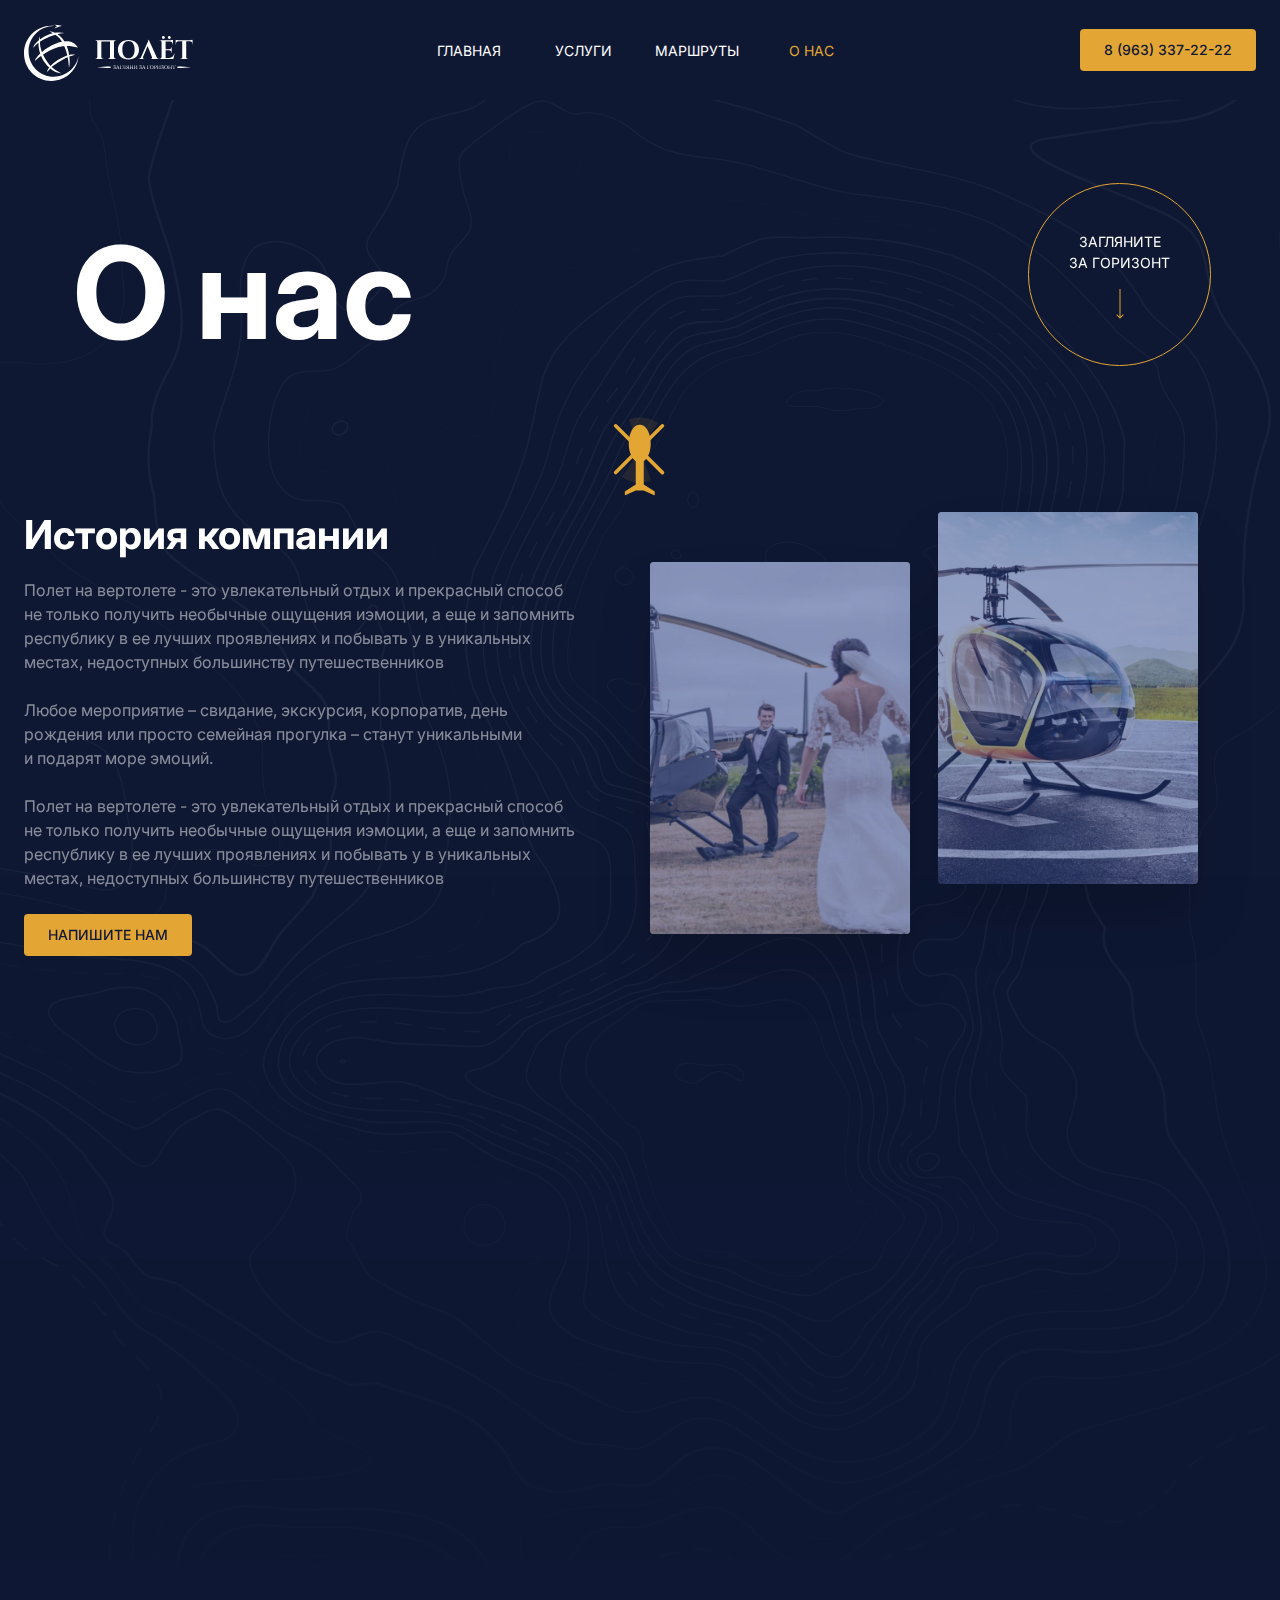
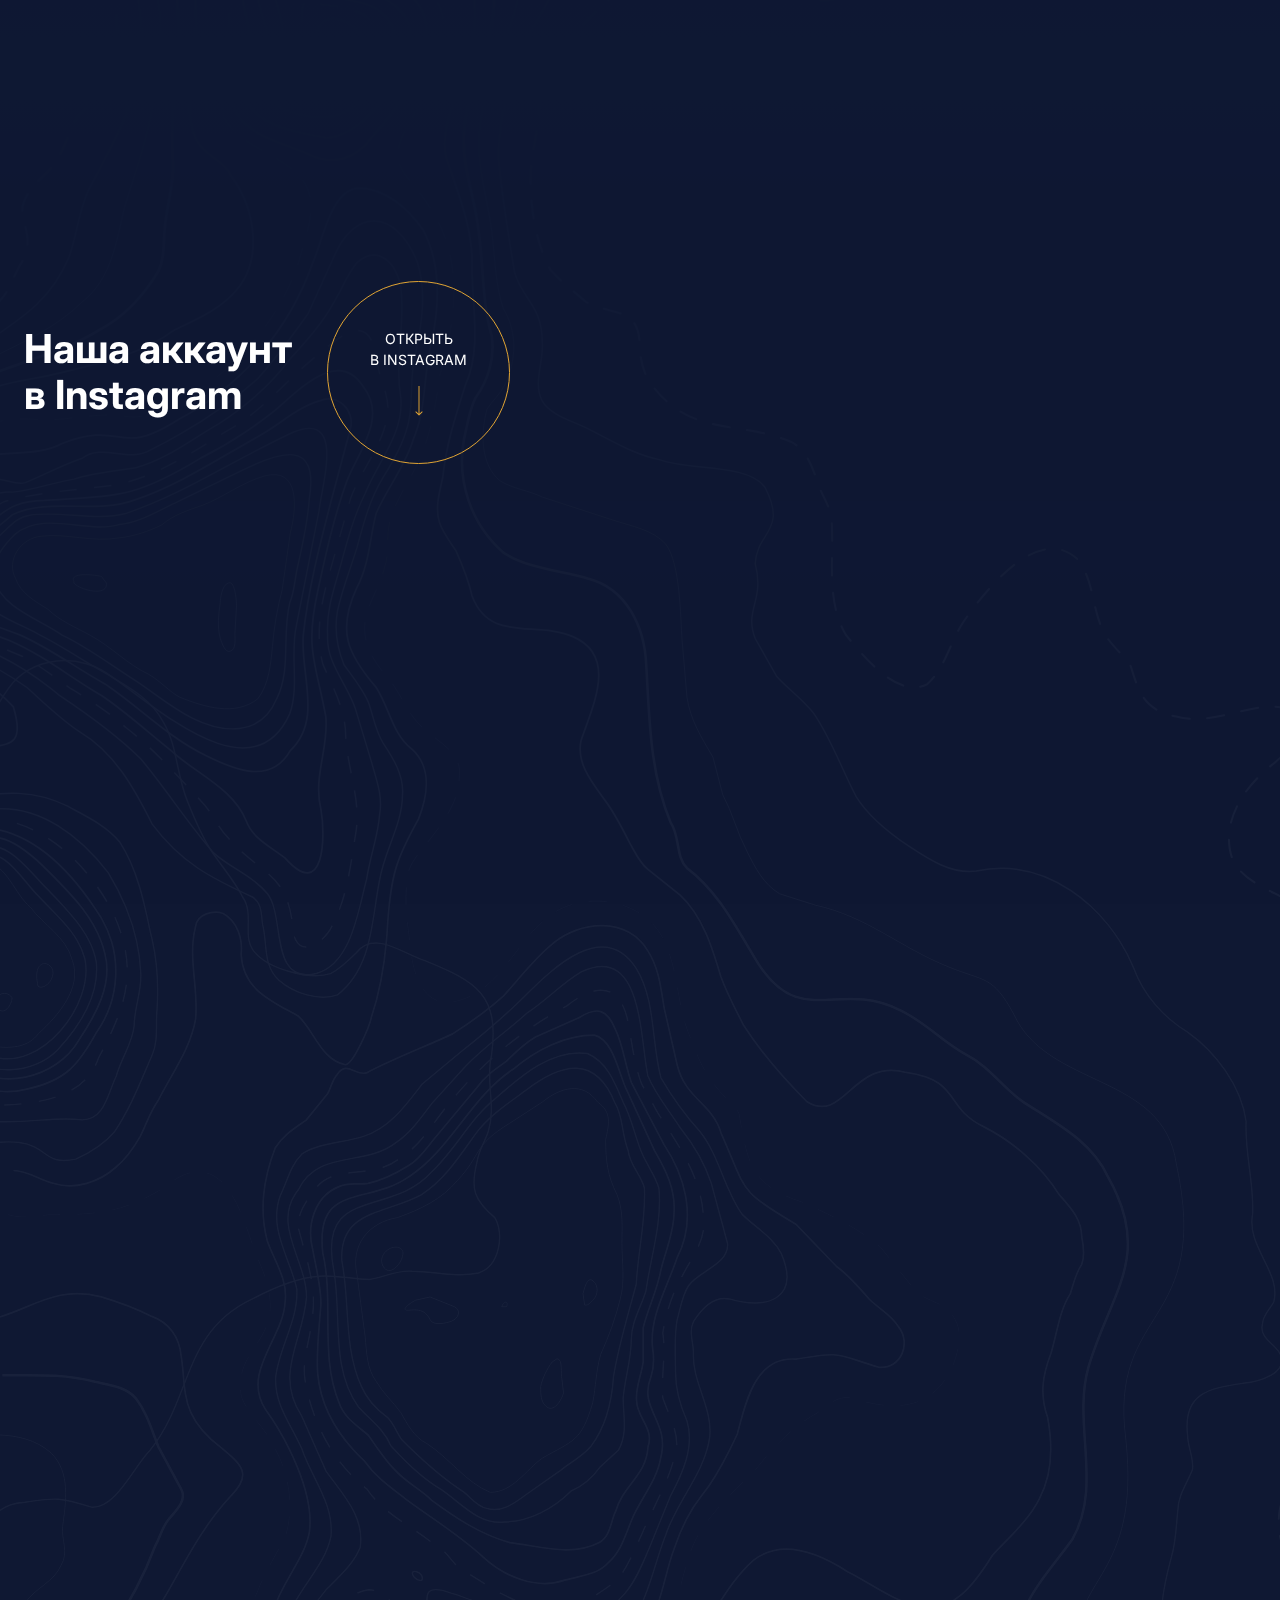
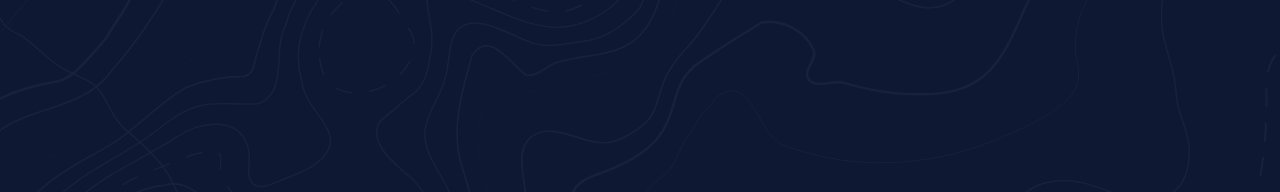
==== commit 8b941468: "fix: Improvementst" ====
--- a/about.html
+++ b/about.html
@@ -14,7 +14,6 @@
 <body class="scroll-disabled">
 	<!-- cursor -->
 	<div class="cursor cursor--hidden" id="cursor"></div>
-	<div class="cursor-border cursor-border--hidden" id="cursor-border"></div>
 	<!-- end of cursor -->
 	<!-- loader -->
 	<div class="loader" id="loader">
@@ -42,7 +41,7 @@
 				</button>
 				<a href="index.html" class="header__logotype">
 					<picture>
-						<source srcset="img/logotype.svg" media="(min-width: 1024px)">
+						<source srcset="img/logotype.svg" media="(min-width: 768px)">
 						<img src="img/logotype-mobile.svg" alt="ПОЛЁТ">
 					</picture>
 				</a>
@@ -80,7 +79,8 @@
 				<div class="page-top__wrapper">
 					<div class="page-top__overlay"></div>
 					<picture class="page-top__img">
-						<img src="img/promo-bg.jpg" alt="Image">
+						<source srcset="img/promo-bg.jpg" media="(min-width: 768px)">
+						<img src="img/promo-bg-mobile.jpg" alt="Image">
 					</picture>
 					<h2 class="page-top__title" data-aos="fade-up" data-aos-delay="2700" data-aos-anchor="#header">О нас</h2>
 					<a href="#services" class="back-to page-top__back" data-aos="fade-up" data-aos-delay="2700" data-aos-anchor="#header">
@@ -94,7 +94,7 @@
 		</div>
 		<!-- end of page top -->
 		<!-- wrapper main -->
-		<div class="wrapper-main" data-aos="fade-in" data-aos-delay="1900" data-aos-anchor="#header">
+		<div class="wrapper-main" data-aos="fade-in" data-aos-delay="3000" data-aos-anchor="#header">
 			<!-- about -->
 			<section class="about" id="about">
 				<div class="container">
--- a/css/app.min.css
+++ b/css/app.min.css
@@ -1 +1 @@
-*{cursor:none}body{position:relative;overflow-x:hidden;font-family:"Inter",sans-serif;font-size:16px;font-weight:normal;line-height:1.5;color:#fff;background-color:#0f1833}ul,ol,li{display:block;padding:0;margin:0;list-style:none}h1,h2,h3,h4,h5,h6{margin:0;font-weight:normal;line-height:1.5}p{margin:0}a{display:inline-block;color:#fff;text-decoration:none;-webkit-transition:all .25s ease-in-out;-o-transition:all .25s ease-in-out;transition:all .25s ease-in-out}a:hover{text-decoration:none;color:#fff}a:active{color:#fff}input[type=number]{-moz-appearance:textfield}input[type=number]::-webkit-outer-spin-button,input[type=number]::-webkit-inner-spin-button{display:none;-webkit-appearance:none;appearance:none;margin:0}input:-webkit-autofill{-webkit-animation-name:autofill;-webkit-animation-fill-mode:both}picture{display:block}picture>img{display:block;width:100%;height:100%;-o-object-fit:cover;object-fit:cover}img{max-width:100%}svg{-webkit-transition:all .25s ease-in-out;-o-transition:all .25s ease-in-out;transition:all .25s ease-in-out}.scroll-disabled{overflow:hidden}.container{margin:0 auto;padding:0 24px;max-width:1504px;width:100%}.btn{position:relative;z-index:1;overflow:hidden;display:block;padding:14px 24px;width:-webkit-fit-content;width:-moz-fit-content;width:fit-content;min-width:-webkit-min-content;min-width:-moz-min-content;min-width:min-content;font-size:14px;font-weight:500;line-height:1;text-transform:uppercase;text-align:center;color:#0f1833;background:#e3a634;border:none;border-radius:4px;-webkit-transition:all .25s ease-in-out;-o-transition:all .25s ease-in-out;transition:all .25s ease-in-out}.btn:focus{outline:none}.btn:hover{color:#0f1833}.btn:active{color:#0f1833}.btn::before{content:"";position:absolute;top:0;right:0;bottom:0;left:0;z-index:-1;display:block;-webkit-transform:translateY(100%);-ms-transform:translateY(100%);transform:translateY(100%);width:100%;height:100%;background:#ca8d1c;-webkit-transition:-webkit-transform .25s ease-in-out;transition:-webkit-transform .25s ease-in-out;-o-transition:transform .25s ease-in-out;transition:transform .25s ease-in-out;transition:transform .25s ease-in-out, -webkit-transform .25s ease-in-out}@media screen and (hover: hover){.btn:hover::before{-webkit-transform:translateY(0);-ms-transform:translateY(0);transform:translateY(0)}}.btn--transparent{color:#fff;background:rgba(0,0,0,0)}.btn--transparent:hover{color:#fff}.btn--transparent:active{color:#fff}.btn--transparent::before{background:rgba(255,255,255,.2)}.btn--transparent::after{content:"";position:absolute;top:0;right:0;bottom:0;left:0;z-index:-2;display:block;width:100%;height:100%;border:1px solid rgba(255,255,255,.4);border-radius:4px;-webkit-transition:border .25s ease-in-out;-o-transition:border .25s ease-in-out;transition:border .25s ease-in-out}.order-btn{display:-webkit-box;display:-ms-flexbox;display:flex;-webkit-box-align:center;-ms-flex-align:center;align-items:center}@media screen and (hover: hover){.order-btn:hover .order-btn__icon{margin-left:10px}}.order-btn__icon-wrap{display:-webkit-box;display:-ms-flexbox;display:flex;-webkit-box-align:center;-ms-flex-align:center;align-items:center;min-width:52px;width:52px;height:52px;border:1px solid #e3a634;border-radius:50%}.order-btn__icon{margin-left:-5px;min-width:30px;width:30px;height:30px;color:#e3a634}.order-btn__icon-wrap+.order-btn__title{margin-left:20px}@media screen and (max-width: 767px){.order-btn__icon-wrap+.order-btn__title{margin-left:10px}}.order-btn__title{font-size:16px;font-weight:normal}@media screen and (max-width: 767px){.order-btn__title{font-size:14px}}.input{-webkit-appearance:none;-moz-appearance:none;appearance:none;display:block;padding:15px 20px;font-size:16px;font-weight:normal;color:#fff;background:rgba(53,59,82,.8);border:none;border-radius:4px}.input::-webkit-input-placeholder{color:rgba(255,255,255,.5)}.input::-moz-placeholder{color:rgba(255,255,255,.5)}.input:-ms-input-placeholder{color:rgba(255,255,255,.5)}.input::-ms-input-placeholder{color:rgba(255,255,255,.5)}.input::placeholder{color:rgba(255,255,255,.5)}.input:focus{outline:none}@media screen and (max-width: 767px){.input{font-size:14px}}.textarea{-webkit-appearance:none;-moz-appearance:none;appearance:none;resize:none;display:block;padding:15px 20px;min-height:131px;font-size:16px;font-weight:normal;color:#fff;background:rgba(53,59,82,.8);border:none;border-radius:4px}.textarea::-webkit-input-placeholder{color:rgba(255,255,255,.5)}.textarea::-moz-placeholder{color:rgba(255,255,255,.5)}.textarea:-ms-input-placeholder{color:rgba(255,255,255,.5)}.textarea::-ms-input-placeholder{color:rgba(255,255,255,.5)}.textarea::placeholder{color:rgba(255,255,255,.5)}.textarea:focus{outline:none}@media screen and (max-width: 767px){.textarea{min-height:102px;font-size:14px}}.back-to{display:-webkit-box;display:-ms-flexbox;display:flex;-webkit-box-align:center;-ms-flex-align:center;align-items:center;-webkit-box-pack:center;-ms-flex-pack:center;justify-content:center;-webkit-box-orient:vertical;-webkit-box-direction:normal;-ms-flex-direction:column;flex-direction:column;padding:20px;min-width:183px;width:183px;height:183px;text-align:center;color:#fff;background:rgba(0,0,0,0);border:1px solid #e3a634;border-radius:50%}.back-to:focus{outline:none}@media screen and (hover: hover){.back-to:hover{background:rgba(227,166,52,.2)}.back-to:hover .back-to__icon{color:#fff}}@media screen and (max-width: 767px){.back-to{padding:20px;min-width:154px;width:154px;height:154px}}.back-to__title{display:block;font-size:14px;font-weight:normal;text-transform:uppercase}@media screen and (max-width: 767px){.back-to__title{font-size:12px}}.back-to__title+.back-to__icon,.back-to__icon+.back-to__title{margin-top:16px}@media screen and (max-width: 767px){.back-to__title+.back-to__icon,.back-to__icon+.back-to__title{margin-top:10px}}.back-to__icon{min-width:30px;width:30px;min-height:30px;height:30px;color:#e3a634}.cursor{position:fixed;top:-5px;left:-5px;z-index:10000;width:10px;height:10px;background:#fff;border-radius:50%;pointer-events:none}.cursor--hidden{opacity:0}.cursor-border{--size: 50px;position:fixed;top:calc(var(--size)/-2);left:calc(var(--size)/-2);z-index:10000;width:var(--size);height:var(--size);border-radius:50%;-webkit-box-shadow:0 0 0 1px #fff;box-shadow:0 0 0 1px #fff;pointer-events:none;-webkit-transition:top .15s ease-out,left .15s ease-out,width .15s ease-out,height .15s ease-out,background-color .15s ease-out;-o-transition:top .15s ease-out,left .15s ease-out,width .15s ease-out,height .15s ease-out,background-color .15s ease-out;transition:top .15s ease-out,left .15s ease-out,width .15s ease-out,height .15s ease-out,background-color .15s ease-out}.cursor-border--hidden{opacity:0}.c-socials{display:-webkit-box;display:-ms-flexbox;display:flex;-webkit-box-align:center;-ms-flex-align:center;align-items:center}.c-socials__title{font-size:14px;font-weight:normal;text-transform:uppercase;opacity:.5}@media screen and (max-width: 767px){.c-socials__title{display:none}}.c-socials__title+.c-socials__list{margin-left:22px}.c-socials__list{display:-webkit-box;display:-ms-flexbox;display:flex;-webkit-box-align:center;-ms-flex-align:center;align-items:center}.c-socials__item+.c-socials__item{margin-left:16px}.c-socials__link{display:block}@media screen and (hover: hover){.c-socials__link:hover svg{color:#fff}}.c-socials__icon{min-width:20px;width:20px;height:20px;color:#e3a634}.header{position:fixed;top:0;right:0;z-index:1001;padding:24px 0;width:100%;background:#0f1833}@media screen and (min-width: 768px)and (max-width: 1023px){.header{min-height:98px}}@media screen and (max-width: 767px){.header{padding:20px 0 24px}}.header__wrapper{display:-webkit-box;display:-ms-flexbox;display:flex;-webkit-box-align:center;-ms-flex-align:center;align-items:center;-webkit-box-pack:justify;-ms-flex-pack:justify;justify-content:space-between}.header__logotype{max-width:169px;width:100%;height:52px}.header__logotype img{display:block;width:100%;height:100%;-o-object-fit:contain;object-fit:contain}@media screen and (max-width: 1023px){.header__logotype{max-width:84px;height:auto}}@media screen and (max-width: 767px){.header__logotype{position:absolute;left:50%;-webkit-transform:translateX(-50%);-ms-transform:translateX(-50%);transform:translateX(-50%)}}.header__nav{position:absolute;left:50%;-webkit-transform:translateX(-50%);-ms-transform:translateX(-50%);transform:translateX(-50%)}@media screen and (max-width: 767px){.header__nav{display:none}}.header__number{position:relative;z-index:1;overflow:hidden;display:block;padding:14px 24px;font-size:14px;font-weight:500;line-height:1;text-align:center;color:#0f1833;background:#e3a634;border-radius:4px}.header__number:hover{color:#0f1833}.header__number:active{color:#0f1833}.header__number::before{content:"";position:absolute;top:0;right:0;bottom:0;left:0;z-index:-1;display:block;-webkit-transform:translateY(100%);-ms-transform:translateY(100%);transform:translateY(100%);width:100%;height:100%;background:#ca8d1c;-webkit-transition:-webkit-transform .25s ease-in-out;transition:-webkit-transform .25s ease-in-out;-o-transition:transform .25s ease-in-out;transition:transform .25s ease-in-out;transition:transform .25s ease-in-out, -webkit-transform .25s ease-in-out}@media screen and (hover: hover){.header__number:hover::before{-webkit-transform:translateY(0);-ms-transform:translateY(0);transform:translateY(0)}}@media screen and (max-width: 1023px){.header__number{padding:12px}}.header__number-icon{min-width:24px;width:24px;height:24px;color:#0f1833}@media screen and (min-width: 1024px){.header__number-icon{display:none}}@media screen and (max-width: 1023px){.header__number-title{display:none}}.nav__list{display:-webkit-box;display:-ms-flexbox;display:flex;-webkit-box-align:center;-ms-flex-align:center;align-items:center}.nav__item--active .nav__link{color:#e3a634}.nav__item+.nav__item{margin-left:30px}.nav__link{display:block;min-width:84px;font-size:14px;font-weight:normal;text-transform:uppercase;text-align:center}@media screen and (hover: hover){.nav__link:hover{color:#e3a634}}.hamburger{position:relative;display:block;padding:0;min-width:36px;width:36px;height:36px;font-size:0;background:rgba(0,0,0,0);border:none;border-radius:0}.hamburger:focus{outline:none}.hamburger--active .hamburger__inner:first-child{top:17.5px;-webkit-transform:rotate(45deg);-ms-transform:rotate(45deg);transform:rotate(45deg);width:30px}.hamburger--active .hamburger__inner:nth-child(2){opacity:0}.hamburger--active .hamburger__inner:last-child{top:17.5px;-webkit-transform:rotate(-45deg);-ms-transform:rotate(-45deg);transform:rotate(-45deg);width:30px}@media screen and (min-width: 768px){.hamburger{display:none}}.hamburger__inner{position:absolute;left:3px;height:3px;background:#fff;border-radius:4px;-webkit-transition:all .25s ease-in-out;-o-transition:all .25s ease-in-out;transition:all .25s ease-in-out}.hamburger__inner:first-child{top:7.5px;width:15px}.hamburger__inner:nth-child(2){top:17.5px;width:30px}.hamburger__inner:last-child{top:28.5px;width:20px}.mobile-menu{position:fixed;top:92px;right:24px;left:24px;z-index:1000;-webkit-transform:translateY(-104%);-ms-transform:translateY(-104%);transform:translateY(-104%);visibility:hidden;background:#cd9734;border-radius:4px;-webkit-box-shadow:0px 4px 34px #0f1833;box-shadow:0px 4px 34px #0f1833;-webkit-transition:all .25s ease-in-out;-o-transition:all .25s ease-in-out;transition:all .25s ease-in-out;pointer-events:none}.mobile-menu--active{-webkit-transform:translateY(0);-ms-transform:translateY(0);transform:translateY(0);visibility:visible;pointer-events:all}@media screen and (min-width: 768px){.mobile-menu{display:none}}.mobile-menu__list{padding:12px 0;width:100%}.mobile-menu__item--active .mobile-menu__link{color:#fff;background:rgba(15,24,51,.1)}.mobile-menu__item--active .mobile-menu__link:hover{color:#fff}.mobile-menu__item--active .mobile-menu__link:active{color:#fff}.mobile-menu__link{display:block;padding:17px 23px;width:100%;font-size:14px;font-weight:normal;text-transform:uppercase;text-align:center;color:#0f1833}.mobile-menu__link:hover{color:#0f1833}.mobile-menu__link:active{color:#0f1833}.footer{padding:38px 0 80px}@media screen and (max-width: 767px){.footer{padding:38px 0 32px}}.footer__wrapper{position:relative;display:-webkit-box;display:-ms-flexbox;display:flex}@media screen and (max-width: 1199px){.footer__wrapper{-webkit-box-orient:vertical;-webkit-box-direction:normal;-ms-flex-direction:column;flex-direction:column}.footer__wrapper--bottom{text-align:center}}@media screen and (min-width: 768px)and (max-width: 1199px){.footer__wrapper--bottom .footer__block+.footer__block{margin-top:16px}}@media screen and (max-width: 767px){.footer__wrapper--bottom .footer__block+.footer__block{margin-top:8px}}.footer__wrapper+.footer__wrapper{margin-top:25px}@media screen and (max-width: 1199px){.footer__wrapper+.footer__wrapper{margin-top:96px}}.footer__back{position:absolute;top:50%;right:0;z-index:1;-webkit-transform:translateY(-50%);-ms-transform:translateY(-50%);transform:translateY(-50%)}@media screen and (max-width: 767px){.footer__back{top:60px;-webkit-transform:none;-ms-transform:none;transform:none}}.footer__block{width:25%}@media screen and (max-width: 1199px){.footer__block{width:100%}}@media screen and (max-width: 1199px){.footer__block+.footer__block{margin-top:24px}}.footer__help{display:block;margin-bottom:4px;font-size:16px;font-weight:500;color:#e3a634}.footer__link{display:block;font-size:16px;font-weight:500}@media screen and (hover: hover){.footer__link[href]:hover{color:#e3a634}}.footer__copyright{display:block;font-size:14px;font-weight:normal;opacity:.5}@media screen and (max-width: 767px){.footer__copyright{font-size:12px}}.footer__info{display:block;font-size:14px;font-weight:normal;text-decoration:underline;opacity:.5}@media screen and (max-width: 767px){.footer__info{font-size:12px}}@media screen and (max-width: 1199px){.footer__socials{-webkit-box-pack:center;-ms-flex-pack:center;justify-content:center}}.wrapper{position:relative;overflow:hidden;padding-top:100px;min-height:100vh;background-image:url(../img/bg-pattern.svg);background-repeat:no-repeat;background-size:cover;background-position:center center}@media screen and (min-width: 768px)and (max-width: 1023px){.wrapper{padding-top:98px}}@media screen and (max-width: 767px){.wrapper{padding-top:92px}}.loader{position:fixed;top:0;right:0;bottom:0;left:0;z-index:10000;width:100%;height:100%}.loader--hidden{visibility:hidden;opacity:0;pointer-events:none}.loader--hidden .loader__block{opacity:0}.loader__block{position:absolute;top:50%;left:50%;-webkit-transform:translate(-50%, -50%);-ms-transform:translate(-50%, -50%);transform:translate(-50%, -50%);-webkit-transition:opacity .25s ease-in-out;-o-transition:opacity .25s ease-in-out;transition:opacity .25s ease-in-out}.loader__icon:not(.loader__icon--rotate){position:absolute;top:calc(50% + 10px);left:50%;-webkit-transform:translate(-50%, -50%);-ms-transform:translate(-50%, -50%);transform:translate(-50%, -50%)}.loader__icon--rotate{-webkit-transform:rotate(90deg);-ms-transform:rotate(90deg);transform:rotate(90deg);-webkit-animation:helicopters 1.5s linear infinite;animation:helicopters 1.5s linear infinite}.section-heading{display:-webkit-box;display:-ms-flexbox;display:flex;-webkit-box-align:start;-ms-flex-align:start;align-items:flex-start;-webkit-box-pack:justify;-ms-flex-pack:justify;justify-content:space-between;margin-bottom:70px}@media screen and (max-width: 1023px){.section-heading{-webkit-box-orient:vertical;-webkit-box-direction:normal;-ms-flex-direction:column;flex-direction:column}}@media screen and (max-width: 767px){.section-heading{margin-bottom:30px}}.section-heading__title{max-width:608px;width:100%;font-size:40px;font-weight:bold;line-height:1.15}@media screen and (min-width: 1024px)and (max-width: 1199px){.section-heading__title{font-size:32px}}@media screen and (max-width: 767px){.section-heading__title{font-size:20px}}.section-heading__description{margin-left:40px;max-width:552px;width:100%;font-size:16px;font-weight:normal;opacity:.5}@media screen and (max-width: 1023px){.section-heading__description{margin-top:30px;margin-left:0}}@media screen and (max-width: 767px){.section-heading__description{font-size:14px}}.main{position:relative}.main__wrapper{position:relative;z-index:1;overflow:hidden;padding:48px 48px 134px 48px;min-height:596px;border-radius:4px}.main__wrapper::before{content:"";position:absolute;top:0;right:0;bottom:0;left:0;z-index:-3;-webkit-transform:translateX(-104%);-ms-transform:translateX(-104%);transform:translateX(-104%);display:block;width:100%;height:100%;background:#141f43;-webkit-animation:background-wrapper 1s linear 1s forwards;animation:background-wrapper 1s linear 1s forwards}@media screen and (min-width: 768px)and (max-width: 1023px){.main__wrapper{padding:30px 30px 134px 30px;min-height:520px}}@media screen and (max-width: 767px){.main__wrapper{padding:20px 20px 114px 20px;min-height:480px}}.main__bg{position:absolute;top:0;right:0;bottom:0;left:0;z-index:1;width:0;height:100%;-o-object-fit:cover;object-fit:cover;-webkit-animation:background-video 1s linear 2s forwards;animation:background-video 1s linear 2s forwards}.main__overlay{position:absolute;top:0;right:0;bottom:0;left:0;z-index:2;width:100%;height:100%;background:rgba(15,24,51,.35)}.main__overlay::after{content:"";position:absolute;top:0;right:0;bottom:0;left:0;z-index:-1;display:block;width:100%;height:100%;background:-webkit-gradient(linear, left top, right top, from(rgba(0, 0, 0, 0.3)), color-stop(42.38%, rgba(0, 0, 0, 0)));background:-o-linear-gradient(left, rgba(0, 0, 0, 0.3) 0%, rgba(0, 0, 0, 0) 42.38%);background:linear-gradient(90deg, rgba(0, 0, 0, 0.3) 0%, rgba(0, 0, 0, 0) 42.38%)}.main__body{position:relative;z-index:2}.main__back{position:absolute;bottom:0;left:calc(50% - 752px + 24px + 48px);z-index:1}@media screen and (max-width: 1503px){.main__back{left:72px}}@media screen and (min-width: 768px)and (max-width: 1023px){.main__back{left:54px}}@media screen and (max-width: 767px){.main__back{left:44px}}.main__title{font-size:72px;font-weight:bold;line-height:1.08}@media screen and (min-width: 768px)and (max-width: 1023px){.main__title{font-size:48px}}@media screen and (max-width: 767px){.main__title{font-size:32px}}.main__description{margin-top:40px;max-width:430px;width:100%;font-size:16px;font-weight:normal;opacity:.7}@media screen and (max-width: 767px){.main__description{margin-top:72px;font-size:14px;opacity:1}}.main__btn{margin-top:12px}@media screen and (max-width: 767px){.main__btn{margin-top:16px;width:100%}}.main__inner{position:relative;z-index:2;display:-webkit-box;display:-ms-flexbox;display:flex;-webkit-box-align:center;-ms-flex-align:center;align-items:center;-webkit-box-pack:end;-ms-flex-pack:end;justify-content:flex-end;margin-top:28px}@media screen and (max-width: 767px){.main__inner{margin-top:24px}}.feedback{position:relative;z-index:1;overflow:hidden;padding:108px 0}.feedback::before{content:"";position:absolute;top:50%;left:calc(50% - 752px + 24px);z-index:-2;-webkit-transform:translateY(-50%);-ms-transform:translateY(-50%);transform:translateY(-50%);display:block;width:871px;height:437px;background-image:url(../img/helicopter.png);background-repeat:no-repeat;background-size:contain;background-position:center center}.feedback::after{content:"";position:absolute;top:50%;left:calc(50% - 752px + 24px + 275px);z-index:-1;-webkit-transform:translateY(-50%);-ms-transform:translateY(-50%);transform:translateY(-50%);display:block;width:609px;height:593px;background:-webkit-gradient(linear, right top, left top, color-stop(3.32%, #0F1833), color-stop(89.77%, rgba(15, 24, 51, 0)));background:-o-linear-gradient(right, #0F1833 3.32%, rgba(15, 24, 51, 0) 89.77%);background:linear-gradient(270deg, #0F1833 3.32%, rgba(15, 24, 51, 0) 89.77%)}@media screen and (max-width: 1503px){.feedback::before{left:20px}.feedback::after{left:295px}}@media screen and (min-width: 1200px)and (max-width: 1399px){.feedback::after{left:20px;width:871px;background:-webkit-gradient(linear, right top, left top, color-stop(23.32%, #0F1833), color-stop(89.77%, rgba(15, 24, 51, 0)));background:-o-linear-gradient(right, #0F1833 23.32%, rgba(15, 24, 51, 0) 89.77%);background:linear-gradient(270deg, #0F1833 23.32%, rgba(15, 24, 51, 0) 89.77%)}}@media screen and (max-width: 1199px){.feedback::before,.feedback::after{display:none}}@media screen and (max-width: 767px){.feedback{padding:50px 0 0}}.feedback__wrapper{margin-left:auto;max-width:617px;width:100%}@media screen and (max-width: 1199px){.feedback__wrapper{max-width:none}}.feedback__title{font-size:40px;font-weight:bold;line-height:1.2}@media screen and (max-width: 767px){.feedback__title{font-size:24px}}.feedback__description{margin-top:20px;font-size:16px;font-weight:normal;opacity:.5}@media screen and (max-width: 767px){.feedback__description{margin-top:16px;font-size:14px}}.feedback__form{margin-top:46px}@media screen and (max-width: 767px){.feedback__form{margin-top:16px}}.feedback-form__inner{display:-webkit-box;display:-ms-flexbox;display:flex;-webkit-box-pack:justify;-ms-flex-pack:justify;justify-content:space-between}@media screen and (max-width: 767px){.feedback-form__inner{-webkit-box-orient:vertical;-webkit-box-direction:normal;-ms-flex-direction:column;flex-direction:column}}.feedback-form__inner+.feedback-form__inner{margin-top:30px}@media screen and (max-width: 767px){.feedback-form__inner+.feedback-form__inner{margin-top:16px}}.feedback-form__input{width:100%}.feedback-form__input+.feedback-form__input{margin-left:18px}@media screen and (max-width: 767px){.feedback-form__input+.feedback-form__input{margin-top:16px;margin-left:0}}.feedback-form__bottom{display:-webkit-box;display:-ms-flexbox;display:flex;-webkit-box-pack:justify;-ms-flex-pack:justify;justify-content:space-between;margin-top:24px}@media screen and (max-width: 767px){.feedback-form__bottom{-webkit-box-orient:vertical;-webkit-box-direction:normal;-ms-flex-direction:column;flex-direction:column;margin-top:16px}}.feedback-form__copyright{font-size:13px;font-weight:normal;opacity:.5}.feedback-form__copyright>a{display:inline;text-decoration:underline;color:#fff}.feedback-form__copyright>a:hover{color:#fff}@media screen and (max-width: 767px){.feedback-form__copyright{font-size:11px}}.feedback-form__copyright+.feedback-form__btn,.feedback-form__btn+.feedback-form__copyright{margin-left:32px}@media screen and (max-width: 767px){.feedback-form__copyright+.feedback-form__btn,.feedback-form__btn+.feedback-form__copyright{margin-top:16px;margin-left:0}}@media screen and (max-width: 767px){.feedback-form__btn{width:100%}}.page-top__wrapper{position:relative;overflow:hidden;padding:97px 232px 97px 49px}@media screen and (min-width: 1024px)and (max-width: 1199px){.page-top__wrapper{padding:117px 222px 117px 39px}}@media screen and (min-width: 768px)and (max-width: 1023px){.page-top__wrapper{padding:117px 222px 117px 39px}}@media screen and (max-width: 767px){.page-top__wrapper{padding:173px 20px 20px}}.page-top__overlay{position:absolute;top:0;right:0;left:0;z-index:1;overflow:hidden;width:100%;height:205px;border-radius:4px}.page-top__overlay::before{content:"";position:absolute;top:0;right:0;bottom:0;left:0;z-index:-3;-webkit-transform:translateX(-104%);-ms-transform:translateX(-104%);transform:translateX(-104%);display:block;width:100%;height:100%;background:#141f43;-webkit-animation:background-wrapper 1s linear 1.25s forwards;animation:background-wrapper 1s linear 1.25s forwards}.page-top__img{position:absolute;top:0;right:0;left:0;z-index:2;overflow:hidden;width:0;height:205px;border-radius:4px;-webkit-animation:background-video 1s linear 2s forwards;animation:background-video 1s linear 2s forwards}.page-top__img img{display:block;width:100%;height:100%;-o-object-fit:cover;object-fit:cover}.page-top__img::before{content:"";position:absolute;top:0;right:0;bottom:0;left:0;display:block;width:100%;height:100%;background:rgba(15,24,51,.35)}.page-top__img::after{content:"";position:absolute;top:0;right:0;bottom:0;left:0;display:block;width:100%;height:100%;background:-webkit-gradient(linear, left top, right top, from(rgba(0, 0, 0, 0.3)), color-stop(42.38%, rgba(0, 0, 0, 0)));background:-o-linear-gradient(left, rgba(0, 0, 0, 0.3) 0%, rgba(0, 0, 0, 0) 42.38%);background:linear-gradient(90deg, rgba(0, 0, 0, 0.3) 0%, rgba(0, 0, 0, 0) 42.38%)}@media screen and (min-width: 768px)and (max-width: 1023px){.page-top__img{height:175px}}.page-top__title{position:relative;z-index:3;font-size:128px;font-weight:bold}@media screen and (min-width: 1024px)and (max-width: 1199px){.page-top__title{font-size:94px}}@media screen and (min-width: 767px)and (max-width: 1023px){.page-top__title{font-size:62px}}@media screen and (max-width: 767px){.page-top__title{font-size:42px}}.page-top__back{position:absolute;top:83px;right:45px;z-index:3}@media screen and (min-width: 768px)and (max-width: 1199px){.page-top__back{right:35px}}@media screen and (max-width: 767px){.page-top__back{display:none}}.about{padding:26px 0}.about__wrapper{display:-webkit-box;display:-ms-flexbox;display:flex;-webkit-box-pack:justify;-ms-flex-pack:justify;justify-content:space-between}@media screen and (max-width: 1199px){.about__wrapper{-webkit-box-orient:vertical;-webkit-box-direction:normal;-ms-flex-direction:column;flex-direction:column}}.about__left{max-width:566px;width:100%}@media screen and (min-width: 1024px)and (max-width: 1199px){.about__left{max-width:70%}}.about__title{font-size:40px;font-weight:300;line-height:1.15}.about__title b,.about__title strong{font-weight:bold}@media screen and (max-width: 767px){.about__title{font-size:24px}}.about__description{margin-top:20px;font-size:16px;font-weight:normal;opacity:.5}@media screen and (max-width: 767px){.about__description{font-size:14px}}.about__btn{margin-top:24px}@media screen and (max-width: 767px){.about__btn{width:100%}}.about__right{margin-left:60px;max-width:668px;width:100%}@media screen and (min-width: 768px)and (max-width: 1199px){.about__right{margin:50px auto 0}}@media screen and (max-width: 767px){.about__right{margin:30px auto 0}}.about__images{display:-webkit-box;display:-ms-flexbox;display:flex;-webkit-box-align:start;-ms-flex-align:start;align-items:flex-start}.about__img{position:relative;overflow:hidden;max-width:320px;min-width:320px;height:462px;border-radius:4px;-webkit-box-shadow:0px 34px 54px rgba(0,0,0,.15);box-shadow:0px 34px 54px rgba(0,0,0,.15)}.about__img img{display:block;width:100%;height:100%;-o-object-fit:cover;object-fit:cover}.about__img::before{content:"";position:absolute;top:0;right:0;bottom:0;left:0;display:block;width:100%;height:100%;background:rgba(42,67,144,.5)}.about__img:first-child{margin-top:50px}@media screen and (min-width: 1200px)and (max-width: 1399px){.about__img{max-width:260px;min-width:260px;height:372px}}@media screen and (max-width: 767px){.about__img{max-width:calc(50% - 6px);min-width:calc(50% - 6px)}.about__img:first-child{margin-top:27px}}@media screen and (min-width: 576px)and (max-width: 767px){.about__img{height:368px}}@media screen and (max-width: 575px){.about__img{height:248px}}.about__img+.about__img{margin-left:28px}@media screen and (max-width: 767px){.about__img+.about__img{margin-left:12px}}.invest{padding:55px 0 68px}@media screen and (max-width: 767px){.invest{padding:54px 0 120px}}.invest__wrapper{position:relative;display:-webkit-box;display:-ms-flexbox;display:flex;-webkit-box-align:center;-ms-flex-align:center;align-items:center;-webkit-box-pack:justify;-ms-flex-pack:justify;justify-content:space-between}@media screen and (max-width: 1199px){.invest__wrapper{-webkit-box-orient:vertical;-webkit-box-direction:reverse;-ms-flex-direction:column-reverse;flex-direction:column-reverse;-webkit-box-align:start;-ms-flex-align:start;align-items:flex-start}}.invest__left{max-width:668px;min-width:668px;width:100%}@media screen and (min-width: 1200px)and (max-width: 1399px){.invest__left{max-width:548px;min-width:548px}}@media screen and (max-width: 1199px){.invest__left{margin:0 auto}}@media screen and (max-width: 767px){.invest__left{min-width:auto}}.invest__images{display:-webkit-box;display:-ms-flexbox;display:flex;-webkit-box-align:start;-ms-flex-align:start;align-items:flex-start;-ms-flex-wrap:wrap;flex-wrap:wrap}.invest__img{position:relative;overflow:hidden;max-width:320px;min-width:320px;height:462px;border-radius:4px;-webkit-box-shadow:0px 34px 54px rgba(0,0,0,.15);box-shadow:0px 34px 54px rgba(0,0,0,.15)}.invest__img img{display:block;width:100%;height:100%;-o-object-fit:cover;object-fit:cover}.invest__img::before{content:"";position:absolute;top:0;right:0;bottom:0;left:0;display:block;width:100%;height:100%;background:rgba(42,67,144,.5)}.invest__img:first-child{margin-top:118px}.invest__img:nth-child(2){margin-left:28px}.invest__img:last-child{margin-top:-252px;margin-left:245px}@media screen and (min-width: 1200px)and (max-width: 1399px){.invest__img{max-width:260px;min-width:260px;height:372px}}@media screen and (max-width: 767px){.invest__img{max-width:calc(50% - 10px);min-width:calc(50% - 10px)}.invest__img:first-child{margin-top:27px}.invest__img:nth-child(2){margin-left:20px}.invest__img:last-child{margin-top:-62px;margin-left:35%}}@media screen and (min-width: 576px)and (max-width: 767px){.invest__img{height:368px}}@media screen and (max-width: 575px){.invest__img{height:248px}}.invest__right{margin-left:75px;max-width:668px;width:100%}@media screen and (min-width: 1200px)and (max-width: 1399px){.invest__right{margin-left:45px}}@media screen and (min-width: 768px)and (max-width: 1199px){.invest__right{margin-bottom:50px;margin-left:0}}@media screen and (max-width: 767px){.invest__right{margin-bottom:24px;margin-left:0}}.invest__title{font-size:40px;font-weight:300;line-height:1.15}.invest__title b,.invest__title strong{font-weight:bold}@media screen and (max-width: 767px){.invest__title{font-size:24px}}.invest__description{margin-top:20px;font-size:16px;font-weight:normal;opacity:.5}@media screen and (max-width: 767px){.invest__description{font-size:14px}}.invest__back{margin-top:48px}@media screen and (max-width: 1199px){.invest__back{position:absolute;bottom:-72px;left:0;z-index:1;margin-top:0}}.services{padding:26px 0 74px}@media screen and (max-width: 767px){.services{padding:20px 0}}.services__wrapper{display:-webkit-box;display:-ms-flexbox;display:flex;-ms-flex-wrap:wrap;flex-wrap:wrap}.services__item{position:relative;z-index:1;overflow:hidden;padding:26px 38px;background-repeat:no-repeat;background-size:cover;background-position:center center;border-left:1px solid #e3a634}.services__item::before{content:"";position:absolute;top:0;right:0;bottom:0;left:0;z-index:-1;display:block;width:100%;height:100%;background:rgba(15,24,51,.8)}@media screen and (hover: hover){.services__item:hover .services__img img{-webkit-transform:scale(1.2);-ms-transform:scale(1.2);transform:scale(1.2);-webkit-transition:-webkit-transform 6s linear;transition:-webkit-transform 6s linear;-o-transition:transform 6s linear;transition:transform 6s linear;transition:transform 6s linear, -webkit-transform 6s linear}}@media screen and (min-width: 1400px){.services__item{width:calc(50% - 60px)}.services__item:nth-child(2n){margin-left:120px}.services__item:nth-child(n+3){margin-top:60px}}@media screen and (min-width: 1024px)and (max-width: 1399px){.services__item{width:calc(50% - 20px)}.services__item:nth-child(2n){margin-left:40px}.services__item:nth-child(n+3){margin-top:40px}}@media screen and (max-width: 1023px){.services__item{display:-webkit-box;display:-ms-flexbox;display:flex;-webkit-box-orient:vertical;-webkit-box-direction:normal;-ms-flex-direction:column;flex-direction:column;-webkit-box-pack:justify;-ms-flex-pack:justify;justify-content:space-between;padding:16px;width:100%;min-height:209px}}@media screen and (max-width: 1023px){.services__item+.services__item{margin-top:32px}}.services__img{position:absolute;top:0;right:0;bottom:0;left:0;z-index:-2;display:block;width:100%;height:100%}.services__img img{display:block;width:100%;height:100%;-o-object-fit:cover;object-fit:cover;-webkit-transition:-webkit-transform .1s linear;transition:-webkit-transform .1s linear;-o-transition:transform .1s linear;transition:transform .1s linear;transition:transform .1s linear, -webkit-transform .1s linear}.services__title{display:block;font-size:24px;font-weight:normal;text-transform:uppercase}@media screen and (max-width: 767px){.services__title{font-size:20px}}.services__description{display:block;margin-top:20px;max-width:455px;width:100%;font-size:16px;font-weight:normal}@media screen and (max-width: 767px){.services__description{display:none}}.services__btn{margin-top:45px}@media screen and (max-width: 767px){.services__btn{margin-top:65px}}.routes{padding:26px 0 74px}@media screen and (max-width: 767px){.routes{padding:20px 0}}.routes__slider{position:relative}.routes__slider::after{content:"";position:absolute;top:50%;right:0;z-index:1;-webkit-transform:translateY(-50%);-ms-transform:translateY(-50%);transform:translateY(-50%);display:block;min-width:457px;width:457px;height:100%;background:-webkit-gradient(linear, right top, left top, color-stop(3.32%, #0F1833), color-stop(89.77%, rgba(15, 24, 51, 0)));background:-o-linear-gradient(right, #0F1833 3.32%, rgba(15, 24, 51, 0) 89.77%);background:linear-gradient(270deg, #0F1833 3.32%, rgba(15, 24, 51, 0) 89.77%)}.routes__slider .swiper-slide{opacity:.7;-webkit-transition:opacity .25s ease-in-out;-o-transition:opacity .25s ease-in-out;transition:opacity .25s ease-in-out}.routes__slider .swiper-slide-active{opacity:1}.routes__slider .swiper-button-next{position:absolute;top:50%;right:0;z-index:10;-webkit-transform:translateY(-50%);-ms-transform:translateY(-50%);transform:translateY(-50%);display:-webkit-box;display:-ms-flexbox;display:flex;-webkit-box-align:center;-ms-flex-align:center;align-items:center;-webkit-box-pack:center;-ms-flex-pack:center;justify-content:center;padding:0;min-width:183px;width:183px;height:183px;background:rgba(0,0,0,0);border:1px solid #e3a634;border-radius:50%;-webkit-transition:background .25s ease-in-out;-o-transition:background .25s ease-in-out;transition:background .25s ease-in-out}.routes__slider .swiper-button-next:focus{outline:none}@media screen and (hover: hover){.routes__slider .swiper-button-next:hover{background:#e3a634}.routes__slider .swiper-button-next:hover .swiper-button-icon{color:#fff}}.routes__slider .swiper-button-icon{min-width:30px;width:30px;height:30px;color:#e3a634}.routes__slider .routes__item{height:var(--heightSlides)}.routes__wrapper{display:-webkit-box;display:-ms-flexbox;display:flex;-ms-flex-wrap:wrap;flex-wrap:wrap}.routes__wrapper .routes__item{min-height:220px}@media screen and (min-width: 1400px){.routes__wrapper .routes__item{width:calc(25% - 27px)}.routes__wrapper .routes__item:nth-child(4n),.routes__wrapper .routes__item:nth-child(4n-1),.routes__wrapper .routes__item:nth-child(4n-2){margin-left:36px}.routes__wrapper .routes__item:nth-child(n+5){margin-top:20px}}@media screen and (min-width: 1024px)and (max-width: 1399px){.routes__wrapper .routes__item{width:calc(33.33% - 20px)}.routes__wrapper .routes__item:nth-child(3n),.routes__wrapper .routes__item:nth-child(3n-1){margin-left:30px}.routes__wrapper .routes__item:nth-child(n+4){margin-top:30px}}@media screen and (min-width: 768px)and (max-width: 1023px){.routes__wrapper .routes__item{width:calc(50% - 20px)}.routes__wrapper .routes__item:nth-child(2n){margin-left:40px}.routes__wrapper .routes__item:nth-child(n+3){margin-top:30px}}@media screen and (max-width: 767px){.routes__wrapper .routes__item{width:100%;min-height:auto}}@media screen and (max-width: 767px){.routes__wrapper .routes__item+.routes__item{margin-top:30px}}.routes__item{position:relative;z-index:1;display:-webkit-box;display:-ms-flexbox;display:flex;-webkit-box-orient:vertical;-webkit-box-direction:normal;-ms-flex-direction:column;flex-direction:column;-webkit-box-pack:justify;-ms-flex-pack:justify;justify-content:space-between;overflow:hidden;padding:20px;min-height:144px;border-radius:4px;-webkit-box-shadow:0px 34px 54px rgba(0,0,0,.15);box-shadow:0px 34px 54px rgba(0,0,0,.15)}.routes__item::before{content:"";position:absolute;top:0;right:0;bottom:0;left:0;z-index:-2;display:block;width:100%;height:100%;background:rgba(0,0,0,.2)}.routes__item::after{content:"";position:absolute;top:0;right:0;bottom:0;left:0;z-index:-1;display:block;width:100%;height:100%;background:rgba(42,67,144,.4)}@media screen and (hover: hover){.routes__item:hover .routes__img img{-webkit-transform:scale(1.2);-ms-transform:scale(1.2);transform:scale(1.2);-webkit-transition:-webkit-transform 6s linear;transition:-webkit-transform 6s linear;-o-transition:transform 6s linear;transition:transform 6s linear;transition:transform 6s linear, -webkit-transform 6s linear}}.routes__img{position:absolute;top:0;right:0;bottom:0;left:0;z-index:-1;width:100%;height:100%;border-radius:4px}.routes__img img{display:block;width:100%;height:100%;-o-object-fit:cover;object-fit:cover;-webkit-transition:-webkit-transform .1s linear;transition:-webkit-transform .1s linear;-o-transition:transform .1s linear;transition:transform .1s linear;transition:transform .1s linear, -webkit-transform .1s linear}.routes__top{display:-webkit-box;display:-ms-flexbox;display:flex;-webkit-box-align:center;-ms-flex-align:center;align-items:center;-webkit-box-pack:justify;-ms-flex-pack:justify;justify-content:space-between}.routes__title{display:-webkit-box;display:-ms-flexbox;display:flex;-webkit-box-align:center;-ms-flex-align:center;align-items:center;font-size:18px;font-weight:500;line-height:1.2}.routes__title::before{content:"";display:block;margin-right:16px;min-width:23px;height:32px;background-image:url(../img/sprite.svg#icon-helicopter);background-repeat:no-repeat;background-size:contain;background-position:center center}.routes__time{display:block;margin-left:18px;font-size:18px;font-weight:500}.routes__list{display:-webkit-box;display:-ms-flexbox;display:flex;-ms-flex-wrap:wrap;flex-wrap:wrap;margin-top:32px}.routes__list-item{font-size:13px;font-weight:normal}.routes__list-item:not(:last-child)::after{content:"|";padding:0 4px}.route{padding:20px 0 60px}@media screen and (max-width: 767px){.route{padding:20px 0 0}}.route__top{display:-webkit-box;display:-ms-flexbox;display:flex;-webkit-box-pack:justify;-ms-flex-pack:justify;justify-content:space-between}@media screen and (max-width: 1023px){.route__top{-webkit-box-orient:vertical;-webkit-box-direction:normal;-ms-flex-direction:column;flex-direction:column}}.route__description{font-size:16px;font-weight:normal;opacity:.5}@media screen and (max-width: 767px){.route__description{font-size:14px}}.route__description+.route__description{margin-left:70px}@media screen and (max-width: 1023px){.route__description+.route__description{margin-top:24px;margin-left:0}}.route__wrapper{display:-webkit-box;display:-ms-flexbox;display:flex;-webkit-box-pack:justify;-ms-flex-pack:justify;justify-content:space-between;margin-top:90px}@media screen and (max-width: 1023px){.route__wrapper{-webkit-box-orient:vertical;-webkit-box-direction:normal;-ms-flex-direction:column;flex-direction:column}}@media screen and (max-width: 767px){.route__wrapper{margin-top:24px}}.route__left{max-width:603px;width:100%}@media screen and (max-width: 1023px){.route__left{max-width:100%}}.route__list{display:-webkit-box;display:-ms-flexbox;display:flex;-ms-flex-wrap:wrap;flex-wrap:wrap;counter-reset:route-list}.route__item{display:-webkit-box;display:-ms-flexbox;display:flex;-webkit-box-align:start;-ms-flex-align:start;align-items:flex-start;font-size:14px;font-weight:300}.route__item::before{counter-increment:route-list;content:counter(route-list);display:block;margin-top:-1px;margin-right:16px;min-width:24px;width:24px;height:24px;font-size:14px;font-weight:600;text-align:center;line-height:24px;color:#0f1833;background:#e3a634;border-radius:50%}@media screen and (min-width: 768px){.route__item{width:calc(50% - 10px)}.route__item:nth-child(2n){margin-left:20px}.route__item:nth-child(n+3){margin-top:20px}}@media screen and (max-width: 767px){.route__item{width:100%;font-size:12px}}@media screen and (max-width: 767px){.route__item+.route__item{margin-top:8px}}.route__elem{display:block;font-size:14px;font-weight:300}@media screen and (max-width: 767px){.route__elem{font-size:12px}}.route__elem+.route__elem{margin-top:10px}.route__block{display:-webkit-box;display:-ms-flexbox;display:flex;-webkit-box-align:center;-ms-flex-align:center;align-items:center;margin-top:30px}@media screen and (max-width: 767px){.route__block{-webkit-box-pack:justify;-ms-flex-pack:justify;justify-content:space-between;margin-top:24px}}.route__info-map{margin-left:100px;overflow:hidden;max-width:167px;width:100%;height:109px}.route__info-map img{display:block;width:100%;height:100%;-o-object-fit:contain;object-fit:contain}@media screen and (max-width: 767px){.route__info-map{margin-left:10px;max-width:157px}}@media screen and (max-width: 359px){.route__info-map{max-width:117px}}.route__controls{display:-webkit-box;display:-ms-flexbox;display:flex;-webkit-box-align:center;-ms-flex-align:center;align-items:center;margin-top:43px}@media screen and (min-width: 768px){.route__controls--mobile{display:none}}@media screen and (max-width: 767px){.route__controls{-webkit-box-orient:vertical;-webkit-box-direction:normal;-ms-flex-direction:column;flex-direction:column;margin-top:24px}.route__controls--desktop{display:none}}@media screen and (max-width: 767px){.route__btn{width:100%}}.route__btn+.route__btn{margin-left:27px}@media screen and (max-width: 767px){.route__btn+.route__btn{margin-left:0;margin-top:10px}}.route__right{margin-left:70px}@media screen and (min-width: 1024px)and (max-width: 1199px){.route__right{margin-left:10px}}@media screen and (max-width: 1023px){.route__right{margin:24px auto 0}}.route__map{max-width:696px;width:100%}.route__map img{display:block;width:100%;height:100%;-o-object-fit:contain;object-fit:contain}.route-tabs__wrapper{display:none}.route-tabs__wrapper--active{display:block}.route-list{padding:20px 0}.route-list__wrapper{display:-webkit-box;display:-ms-flexbox;display:flex;-webkit-box-align:start;-ms-flex-align:start;align-items:flex-start;-ms-flex-wrap:wrap;flex-wrap:wrap;counter-reset:route-list}.route-list__item{position:relative;z-index:1;padding:30px 42px;min-height:252px;background-repeat:no-repeat;background-size:cover;background-position:center center;border-left:1px solid #e3a634}.route-list__item::before{content:"";position:absolute;top:0;right:0;bottom:0;left:0;z-index:-1;display:block;width:100%;height:100%;background:rgba(16,24,52,.7)}@media screen and (min-width: 1200px){.route-list__item{width:calc(50% - 52px)}.route-list__item:nth-child(2n){margin-top:55px;margin-left:104px}.route-list__item:nth-child(2n+3){margin-top:20px}}@media screen and (min-width: 1024px)and (max-width: 1199px){.route-list__item{width:calc(50% - 24px)}.route-list__item:nth-child(2n){margin-top:35px;margin-left:48px}.route-list__item:nth-child(2n+3){margin-top:20px}}@media screen and (max-width: 1023px){.route-list__item{display:-webkit-box;display:-ms-flexbox;display:flex;-webkit-box-orient:vertical;-webkit-box-direction:normal;-ms-flex-direction:column;flex-direction:column;width:100%;min-height:205px}}@media screen and (max-width: 767px){.route-list__item{padding:24px 16px}}@media screen and (max-width: 1023px){.route-list__item+.route-list__item{margin-top:24px}}.route-list__name{display:-webkit-box;display:-ms-flexbox;display:flex;-webkit-box-align:start;-ms-flex-align:start;align-items:flex-start;font-size:24px;font-weight:200;text-transform:uppercase}.route-list__name::before{counter-increment:route-list;content:counter(route-list);display:block;margin-top:6px;margin-right:16px;min-width:24px;width:24px;height:24px;font-size:14px;font-weight:600;line-height:24px;text-align:center;color:#000;background:#e3a634;border-radius:50%}@media screen and (max-width: 1023px){.route-list__name{-webkit-box-orient:vertical;-webkit-box-direction:normal;-ms-flex-direction:column;flex-direction:column;-webkit-box-pack:justify;-ms-flex-pack:justify;justify-content:space-between;-webkit-box-flex:1;-ms-flex:1 1 100%;flex:1 1 100%;font-weight:normal}.route-list__name::before{margin:0 0 16px 0}}@media screen and (max-width: 767px){.route-list__name{font-size:20px}}.fleet{padding:30px 0 60px}.fleet__item{position:relative}.fleet__item:nth-child(even) .fleet__body{margin-left:auto}.fleet__item:nth-child(even) .fleet__img{right:auto;left:0}@media screen and (max-width: 1199px){.fleet__item:nth-child(even){display:-webkit-box;display:-ms-flexbox;display:flex;-webkit-box-orient:vertical;-webkit-box-direction:reverse;-ms-flex-direction:column-reverse;flex-direction:column-reverse}}.fleet__item+.fleet__item{margin-top:120px}@media screen and (min-width: 768px)and (max-width: 1199px){.fleet__item+.fleet__item{margin-top:60px}}@media screen and (max-width: 767px){.fleet__item+.fleet__item{margin-top:24px}}.fleet__body{padding:40px 20px 40px 40px;max-width:728px;width:100%;background:#1b243d}@media screen and (max-width: 1199px){.fleet__body{max-width:none}}@media screen and (min-width: 768px)and (max-width: 1199px){.fleet__body{padding:40px 20px 200px 40px}}@media screen and (max-width: 767px){.fleet__body{padding:30px 30px 90px 30px}}.fleet__title{font-size:40px;font-weight:bold;line-height:1.15}@media screen and (max-width: 767px){.fleet__title{font-size:20px}}.fleet__list{margin-top:14px}@media screen and (max-width: 767px){.fleet__list{margin-top:16px}}.fleet__list-item{font-size:16px;font-weight:normal;line-height:1.6;opacity:.5}.fleet__list-item::before{content:"—";margin-right:5px}@media screen and (max-width: 767px){.fleet__list-item{font-size:14px}}.fleet__link{display:block;margin-top:23px;font-size:14px;font-weight:normal;text-decoration:underline;color:#e3a634}@media screen and (max-width: 767px){.fleet__link{margin-top:16px;font-size:12px}}.fleet__img{max-width:961px;width:100%;height:354px}.fleet__img img{display:block;width:100%;height:100%;-o-object-fit:contain;object-fit:contain}@media screen and (min-width: 1330px)and (max-width: 1499px){.fleet__img{max-width:64%}}@media screen and (min-width: 1200px)and (max-width: 1329px){.fleet__img{max-width:60%}}@media screen and (min-width: 1200px){.fleet__img{position:absolute;top:50%;right:0;-webkit-transform:translateY(-50%);-ms-transform:translateY(-50%);transform:translateY(-50%)}}@media screen and (min-width: 768px)and (max-width: 1199px){.fleet__img{margin-top:-180px;height:auto}}@media screen and (max-width: 767px){.fleet__img{margin-top:-50px;height:auto}}@media screen and (min-width: 1200px){.fleet__img+.fleet__body{padding-left:280px}}.gallery__top{position:relative;z-index:2;display:-webkit-box;display:-ms-flexbox;display:flex;-webkit-box-align:center;-ms-flex-align:center;align-items:center;margin-bottom:-24px}.gallery__top .section-heading{margin-bottom:0}.gallery__back{margin-left:35px}@media screen and (max-width: 767px){.gallery__back{margin-left:0}}.gallery__marque+.gallery__marque{margin-top:34px}@media screen and (max-width: 767px){.gallery__marque+.gallery__marque{margin-top:20px}}.gallery__img{position:relative;z-index:1;overflow:hidden;max-width:312px;min-width:312px;width:100%;height:200px;border-radius:4px}.gallery__img img{display:block;width:100%;height:100%;-o-object-fit:cover;object-fit:cover}.gallery__img::before{content:"";position:absolute;top:0;right:0;bottom:0;left:0;display:block;width:100%;height:100%;background:rgba(0,0,0,.3)}.gallery__img::after{content:"";position:absolute;top:0;right:0;bottom:0;left:0;display:block;width:100%;height:100%;background:rgba(42,67,144,.2)}@media screen and (max-width: 767px){.gallery__img{max-width:200px;min-width:200px;height:120px}}.marquee{display:-webkit-box;display:-ms-flexbox;display:flex;overflow:hidden;margin-right:calc(50% - 50vw);margin-left:calc(50% - 50vw);-webkit-user-select:none;-moz-user-select:none;-ms-user-select:none;user-select:none;--gap: 30px;--duration: 60s;--scroll-start: 0;--scroll-end: calc(-100% - var(--gap));gap:var(--gap)}.marquee--reverse .marquee__group{animation-direction:reverse;-webkit-animation-delay:-3s;animation-delay:-3s}.marquee__group{-ms-flex-negative:0;flex-shrink:0;display:-webkit-box;display:-ms-flexbox;display:flex;-webkit-box-align:center;-ms-flex-align:center;align-items:center;-ms-flex-pack:distribute;justify-content:space-around;gap:var(--gap);min-width:100%;-webkit-animation:scroll-x var(--duration) linear infinite;animation:scroll-x var(--duration) linear infinite}@media(prefers-reduced-motion: reduce){.marquee__group{-webkit-animation-play-state:paused;animation-play-state:paused}}.application{padding:40px 0 90px}@media screen and (max-width: 767px){.application{padding:24px 0}}.application__wrapper{position:relative;display:-webkit-box;display:-ms-flexbox;display:flex;-webkit-box-align:center;-ms-flex-align:center;align-items:center;-webkit-box-pack:justify;-ms-flex-pack:justify;justify-content:space-between;padding:50px 111px 60px;background:rgba(27,36,61,.8)}@media screen and (min-width: 1200px)and (max-width: 1299px){.application__wrapper{padding:50px 60px 60px}}@media screen and (max-width: 1199px){.application__wrapper{-webkit-box-orient:vertical;-webkit-box-direction:reverse;-ms-flex-direction:column-reverse;flex-direction:column-reverse;padding:0;background:rgba(0,0,0,0)}}.application__back{position:absolute;top:-123px;left:35%;z-index:10;-webkit-transform:translateX(-50%);-ms-transform:translateX(-50%);transform:translateX(-50%)}@media screen and (max-width: 1199px){.application__back{display:none}}@media screen and (max-width: 767px){.application__left{margin:0 auto}}.application__img{overflow:hidden;max-width:755px;width:100%;height:378px}.application__img img{display:block;width:100%;height:100%;-o-object-fit:contain;object-fit:contain}@media screen and (min-width: 1600px){.application__img{left:-73px}}@media screen and (min-width: 1200px)and (max-width: 1599px){.application__img{left:10px;padding-right:60px;max-width:50%}}@media screen and (min-width: 1200px){.application__img{position:absolute;top:50%;-webkit-transform:translateY(-50%);-ms-transform:translateY(-50%);transform:translateY(-50%)}}@media screen and (max-width: 1199px){.application__img{margin-top:50px}}@media screen and (min-width: 768px)and (max-width: 1023px){.application__img{height:290px}}@media screen and (max-width: 767px){.application__img{margin-top:24px;height:164px}}.application__right{max-width:528px;min-width:528px;width:100%}@media screen and (max-width: 1199px){.application__right{text-align:center}}@media screen and (max-width: 767px){.application__right{max-width:none;min-width:auto}}.application__title{margin-bottom:36px;font-size:40px;font-weight:bold;line-height:1.2}@media screen and (max-width: 767px){.application__title{margin-bottom:24px;font-size:20px}}.application-form__inner{display:-webkit-box;display:-ms-flexbox;display:flex;-webkit-box-pack:justify;-ms-flex-pack:justify;justify-content:space-between}@media screen and (max-width: 767px){.application-form__inner{-webkit-box-orient:vertical;-webkit-box-direction:normal;-ms-flex-direction:column;flex-direction:column}}.application-form__inner+.application-form__inner{margin-top:30px}@media screen and (max-width: 767px){.application-form__inner+.application-form__inner{margin-top:16px}}.application-form__input{width:100%}.application-form__input+.application-form__input{margin-left:18px}@media screen and (max-width: 767px){.application-form__input+.application-form__input{margin-top:16px;margin-left:0}}.application-form__bottom{display:-webkit-box;display:-ms-flexbox;display:flex;-webkit-box-align:center;-ms-flex-align:center;align-items:center;-webkit-box-pack:justify;-ms-flex-pack:justify;justify-content:space-between;margin-top:28px}@media screen and (max-width: 767px){.application-form__bottom{-webkit-box-orient:vertical;-webkit-box-direction:normal;-ms-flex-direction:column;flex-direction:column;margin-top:18px}}.application-form__copyright{font-size:11px;font-weight:normal;opacity:.5}.application-form__copyright>a{display:inline;text-decoration:underline;color:#fff}.application-form__copyright>a:hover{color:#fff}@media screen and (max-width: 767px){.application-form__copyright{font-size:12px}}.application-form__copyright+.application-form__btn,.application-form__btn+.application-form__copyright{margin-left:24px}@media screen and (max-width: 767px){.application-form__copyright+.application-form__btn,.application-form__btn+.application-form__copyright{margin-top:16px;margin-left:0}}@media screen and (max-width: 767px){.application-form__btn{width:100%}}.tiles{--tiles-height: 52vw;height:var(--tiles-height);position:relative;overflow:hidden}.tiles--oneline{--tiles-height: 50vh;min-height:400px;margin:10vh 0}.tiles--oneline .tiles__line{height:100%}.tiles--oneline .tiles__line-img{--tile-margin: 1vw;margin:0 var(--tile-margin);width:calc(25% - var(--tile-margin)*2);height:100%}.tiles__wrap{width:150%;--tileswrap-height: var(--tiles-height);height:var(--tileswrap-height);position:absolute;left:50%;top:50%;-webkit-transform:translate3d(-50%, -50%, 0);transform:translate3d(-50%, -50%, 0)}.tiles__line{display:-webkit-box;display:-ms-flexbox;display:flex}.tiles__line-img{--tile-margin: 2vw;-webkit-box-flex:0;-ms-flex:none;flex:none;width:calc(16.6666% - var(--tile-margin)*2);height:calc(var(--tileswrap-height)/3 - 3*var(--tile-margin)/2);margin:var(--tile-margin);background-size:cover;background-position:50% 50%}.tiles__title{position:absolute;height:100vh;width:100%;display:-webkit-box;display:-ms-flexbox;display:flex;-webkit-box-pack:center;-ms-flex-pack:center;justify-content:center;-webkit-box-align:center;-ms-flex-align:center;align-items:center;font-size:10vw;padding:3rem;margin:0;line-height:.8;font-family:span,serif;font-weight:700;font-style:normal}.tiles__title--alt{font-size:9vw;font-size:clamp(2rem,9vw,7.25rem)}.tiles__title--intro{padding-top:10vh;-webkit-box-align:start;-ms-flex-align:start;align-items:flex-start;-webkit-box-pack:start;-ms-flex-pack:start;justify-content:flex-start}.tiles__title--right{-webkit-box-pack:end;-ms-flex-pack:end;justify-content:flex-end}.tiles__title--left{-webkit-box-pack:start;-ms-flex-pack:start;justify-content:flex-start}.tiles__title--full{height:100%}[data-aos=transform]{-webkit-transform:translateX(-104%);-ms-transform:translateX(-104%);transform:translateX(-104%);-webkit-transition-property:-webkit-transform;transition-property:-webkit-transform;-o-transition-property:transform;transition-property:transform;transition-property:transform, -webkit-transform;-webkit-transition-timing-function:ease-in-out;-o-transition-timing-function:ease-in-out;transition-timing-function:ease-in-out}[data-aos=transform].aos-animate{-webkit-transform:translateX(0);-ms-transform:translateX(0);transform:translateX(0)}[data-aos=transform-reverse]{-webkit-transform:translateX(104%);-ms-transform:translateX(104%);transform:translateX(104%);-webkit-transition-property:-webkit-transform;transition-property:-webkit-transform;-o-transition-property:transform;transition-property:transform;transition-property:transform, -webkit-transform;-webkit-transition-timing-function:ease-in-out;-o-transition-timing-function:ease-in-out;transition-timing-function:ease-in-out}[data-aos=transform-reverse].aos-animate{-webkit-transform:translateX(0);-ms-transform:translateX(0);transform:translateX(0)}@-webkit-keyframes helicopters{0%{-webkit-transform:rotate(0deg);transform:rotate(0deg)}100%{-webkit-transform:rotate(450deg);transform:rotate(450deg)}}@keyframes helicopters{0%{-webkit-transform:rotate(0deg);transform:rotate(0deg)}100%{-webkit-transform:rotate(450deg);transform:rotate(450deg)}}@-webkit-keyframes background-wrapper{0%{-webkit-transform:translateX(-104%);transform:translateX(-104%)}100%{-webkit-transform:translateX(0);transform:translateX(0)}}@keyframes background-wrapper{0%{-webkit-transform:translateX(-104%);transform:translateX(-104%)}100%{-webkit-transform:translateX(0);transform:translateX(0)}}@-webkit-keyframes background-video{0%{width:0}100%{width:100%}}@keyframes background-video{0%{width:0}100%{width:100%}}@-webkit-keyframes scroll-x{from{-webkit-transform:translateX(var(--scroll-start));transform:translateX(var(--scroll-start))}to{-webkit-transform:translateX(var(--scroll-end));transform:translateX(var(--scroll-end))}}@keyframes scroll-x{from{-webkit-transform:translateX(var(--scroll-start));transform:translateX(var(--scroll-start))}to{-webkit-transform:translateX(var(--scroll-end));transform:translateX(var(--scroll-end))}}@-webkit-keyframes scroll-y{from{-webkit-transform:translateY(var(--scroll-start));transform:translateY(var(--scroll-start))}to{-webkit-transform:translateY(var(--scroll-end));transform:translateY(var(--scroll-end))}}@keyframes scroll-y{from{-webkit-transform:translateY(var(--scroll-start));transform:translateY(var(--scroll-start))}to{-webkit-transform:translateY(var(--scroll-end));transform:translateY(var(--scroll-end))}}+@media screen and (hover: hover){*{cursor:none}}body{position:relative;overflow-x:hidden;font-family:"Inter",sans-serif;font-size:16px;font-weight:normal;line-height:1.5;color:#fff;background-color:#0f1833}ul,ol,li{display:block;padding:0;margin:0;list-style:none}h1,h2,h3,h4,h5,h6{margin:0;font-weight:normal;line-height:1.5}p{margin:0}a{display:inline-block;color:#fff;text-decoration:none;-webkit-transition:all .25s ease-in-out;-o-transition:all .25s ease-in-out;transition:all .25s ease-in-out}a:hover{text-decoration:none;color:#fff}a:active{color:#fff}input[type=number]{-moz-appearance:textfield}input[type=number]::-webkit-outer-spin-button,input[type=number]::-webkit-inner-spin-button{display:none;-webkit-appearance:none;appearance:none;margin:0}input:-webkit-autofill{-webkit-animation-name:autofill;-webkit-animation-fill-mode:both}picture{display:block}picture>img{display:block;width:100%;height:100%;-o-object-fit:cover;object-fit:cover}img{max-width:100%}svg{-webkit-transition:all .25s ease-in-out;-o-transition:all .25s ease-in-out;transition:all .25s ease-in-out}.scroll-disabled{overflow:hidden}.container{margin:0 auto;padding:0 24px;max-width:1504px;width:100%}.btn{position:relative;z-index:1;overflow:hidden;display:block;padding:14px 24px;width:-webkit-fit-content;width:-moz-fit-content;width:fit-content;min-width:-webkit-min-content;min-width:-moz-min-content;min-width:min-content;font-size:14px;font-weight:500;line-height:1;text-transform:uppercase;text-align:center;color:#0f1833;background:#e3a634;border:none;border-radius:4px;-webkit-transition:all .25s ease-in-out;-o-transition:all .25s ease-in-out;transition:all .25s ease-in-out}.btn:focus{outline:none}.btn:hover{color:#0f1833}.btn:active{color:#0f1833}.btn::before{content:"";position:absolute;top:0;right:0;bottom:0;left:0;z-index:-1;display:block;-webkit-transform:translateY(100%);-ms-transform:translateY(100%);transform:translateY(100%);width:100%;height:100%;background:#ca8d1c;-webkit-transition:-webkit-transform .25s ease-in-out;transition:-webkit-transform .25s ease-in-out;-o-transition:transform .25s ease-in-out;transition:transform .25s ease-in-out;transition:transform .25s ease-in-out, -webkit-transform .25s ease-in-out}@media screen and (hover: hover){.btn:hover::before{-webkit-transform:translateY(0);-ms-transform:translateY(0);transform:translateY(0)}}.btn--transparent{color:#fff;background:rgba(0,0,0,0)}.btn--transparent:hover{color:#fff}.btn--transparent:active{color:#fff}.btn--transparent::before{background:rgba(255,255,255,.2)}.btn--transparent::after{content:"";position:absolute;top:0;right:0;bottom:0;left:0;z-index:-2;display:block;width:100%;height:100%;border:1px solid rgba(255,255,255,.4);border-radius:4px;-webkit-transition:border .25s ease-in-out;-o-transition:border .25s ease-in-out;transition:border .25s ease-in-out}.order-btn{display:-webkit-box;display:-ms-flexbox;display:flex;-webkit-box-align:center;-ms-flex-align:center;align-items:center}@media screen and (hover: hover){.order-btn:hover .order-btn__icon{margin-left:10px}}.order-btn__icon-wrap{display:-webkit-box;display:-ms-flexbox;display:flex;-webkit-box-align:center;-ms-flex-align:center;align-items:center;min-width:52px;width:52px;height:52px;border:1px solid #e3a634;border-radius:50%}.order-btn__icon{margin-left:-5px;min-width:30px;width:30px;height:30px;color:#e3a634}.order-btn__icon-wrap+.order-btn__title{margin-left:20px}@media screen and (max-width: 767px){.order-btn__icon-wrap+.order-btn__title{margin-left:10px}}.order-btn__title{font-size:16px;font-weight:normal}@media screen and (max-width: 767px){.order-btn__title{font-size:14px}}.input{-webkit-appearance:none;-moz-appearance:none;appearance:none;display:block;padding:15px 20px;font-size:16px;font-weight:normal;color:#fff;background:rgba(53,59,82,.8);border:none;border-radius:4px}.input::-webkit-input-placeholder{color:rgba(255,255,255,.5)}.input::-moz-placeholder{color:rgba(255,255,255,.5)}.input:-ms-input-placeholder{color:rgba(255,255,255,.5)}.input::-ms-input-placeholder{color:rgba(255,255,255,.5)}.input::placeholder{color:rgba(255,255,255,.5)}.input:focus{outline:none}@media screen and (max-width: 767px){.input{font-size:14px}}.textarea{-webkit-appearance:none;-moz-appearance:none;appearance:none;resize:none;display:block;padding:15px 20px;min-height:131px;font-size:16px;font-weight:normal;color:#fff;background:rgba(53,59,82,.8);border:none;border-radius:4px}.textarea::-webkit-input-placeholder{color:rgba(255,255,255,.5)}.textarea::-moz-placeholder{color:rgba(255,255,255,.5)}.textarea:-ms-input-placeholder{color:rgba(255,255,255,.5)}.textarea::-ms-input-placeholder{color:rgba(255,255,255,.5)}.textarea::placeholder{color:rgba(255,255,255,.5)}.textarea:focus{outline:none}@media screen and (max-width: 767px){.textarea{min-height:102px;font-size:14px}}.back-to{display:-webkit-box;display:-ms-flexbox;display:flex;-webkit-box-align:center;-ms-flex-align:center;align-items:center;-webkit-box-pack:center;-ms-flex-pack:center;justify-content:center;-webkit-box-orient:vertical;-webkit-box-direction:normal;-ms-flex-direction:column;flex-direction:column;padding:20px;min-width:183px;width:183px;height:183px;text-align:center;color:#fff;background:rgba(0,0,0,0);border:1px solid #e3a634;border-radius:50%}.back-to:focus{outline:none}@media screen and (hover: hover){.back-to:hover{background:rgba(227,166,52,.2)}.back-to:hover .back-to__icon{color:#fff}}@media screen and (max-width: 767px){.back-to{padding:20px;min-width:124px;width:124px;height:124px}}.back-to__title{display:block;font-size:14px;font-weight:normal;text-transform:uppercase}@media screen and (max-width: 767px){.back-to__title{font-size:10px}}.back-to__title+.back-to__icon,.back-to__icon+.back-to__title{margin-top:16px}@media screen and (max-width: 767px){.back-to__title+.back-to__icon,.back-to__icon+.back-to__title{margin-top:6px}}.back-to__icon{min-width:30px;width:30px;min-height:30px;height:30px;color:#e3a634;-webkit-animation:slideButtonArrowDown 3s linear infinite;animation:slideButtonArrowDown 3s linear infinite}.cursor{position:fixed;top:-5px;left:-5px;z-index:10000;width:10px;height:10px;background:#fff;border-radius:50%;pointer-events:none}.cursor--hidden{opacity:0}@media screen and (hover: none){.cursor{display:none}}@-webkit-keyframes slideButtonArrowDown{0%{-webkit-transform:translateY(0);transform:translateY(0)}30%{-webkit-transform:translateY(8px);transform:translateY(8px)}40%{-webkit-transform:translateY(6px);transform:translateY(6px)}50%{-webkit-transform:translateY(10px);transform:translateY(10px)}60%{-webkit-transform:translateY(8px);transform:translateY(8px)}100%{-webkit-transform:translateY(0);transform:translateY(0)}}@keyframes slideButtonArrowDown{0%{-webkit-transform:translateY(0);transform:translateY(0)}30%{-webkit-transform:translateY(8px);transform:translateY(8px)}40%{-webkit-transform:translateY(6px);transform:translateY(6px)}50%{-webkit-transform:translateY(10px);transform:translateY(10px)}60%{-webkit-transform:translateY(8px);transform:translateY(8px)}100%{-webkit-transform:translateY(0);transform:translateY(0)}}.c-socials{display:-webkit-box;display:-ms-flexbox;display:flex;-webkit-box-align:center;-ms-flex-align:center;align-items:center}.c-socials__title{font-size:14px;font-weight:normal;text-transform:uppercase;opacity:.5}@media screen and (max-width: 767px){.c-socials__title{display:none}}.c-socials__title+.c-socials__list{margin-left:22px}.c-socials__list{display:-webkit-box;display:-ms-flexbox;display:flex;-webkit-box-align:center;-ms-flex-align:center;align-items:center}.c-socials__item+.c-socials__item{margin-left:16px}.c-socials__link{display:block}@media screen and (hover: hover){.c-socials__link:hover svg{color:#fff}}.c-socials__icon{min-width:20px;width:20px;height:20px;color:#e3a634}.header{position:fixed;top:0;right:0;z-index:1001;padding:24px 0;width:100%;background:#0f1833}@media screen and (min-width: 768px)and (max-width: 1023px){.header{min-height:98px}}@media screen and (max-width: 767px){.header{padding:20px 0 24px}}.header__wrapper{display:-webkit-box;display:-ms-flexbox;display:flex;-webkit-box-align:center;-ms-flex-align:center;align-items:center;-webkit-box-pack:justify;-ms-flex-pack:justify;justify-content:space-between}.header__logotype{max-width:169px;width:100%;height:52px}.header__logotype img{display:block;width:100%;height:100%;-o-object-fit:contain;object-fit:contain}@media screen and (min-width: 768px)and (max-width: 1023px){.header__logotype{max-width:149px}}@media screen and (max-width: 767px){.header__logotype{position:absolute;left:50%;-webkit-transform:translateX(-50%);-ms-transform:translateX(-50%);transform:translateX(-50%);max-width:56px;height:56px}}@media screen and (min-width: 1024px){.header__nav{position:absolute;left:50%;-webkit-transform:translateX(-50%);-ms-transform:translateX(-50%);transform:translateX(-50%)}}@media screen and (min-width: 768px)and (max-width: 1023px){.header__nav{margin-left:40px}}@media screen and (max-width: 767px){.header__nav{display:none}}.header__number{position:relative;z-index:1;overflow:hidden;display:block;padding:14px 24px;font-size:14px;font-weight:500;line-height:1;text-align:center;color:#0f1833;background:#e3a634;border-radius:4px}.header__number:hover{color:#0f1833}.header__number:active{color:#0f1833}.header__number::before{content:"";position:absolute;top:0;right:0;bottom:0;left:0;z-index:-1;display:block;-webkit-transform:translateY(100%);-ms-transform:translateY(100%);transform:translateY(100%);width:100%;height:100%;background:#ca8d1c;-webkit-transition:-webkit-transform .25s ease-in-out;transition:-webkit-transform .25s ease-in-out;-o-transition:transform .25s ease-in-out;transition:transform .25s ease-in-out;transition:transform .25s ease-in-out, -webkit-transform .25s ease-in-out}@media screen and (hover: hover){.header__number:hover::before{-webkit-transform:translateY(0);-ms-transform:translateY(0);transform:translateY(0)}}@media screen and (max-width: 1023px){.header__number{padding:12px}}.header__number-icon{min-width:24px;width:24px;height:24px;color:#0f1833}@media screen and (min-width: 1024px){.header__number-icon{display:none}}@media screen and (max-width: 1023px){.header__number-title{display:none}}.nav__list{display:-webkit-box;display:-ms-flexbox;display:flex;-webkit-box-align:center;-ms-flex-align:center;align-items:center}.nav__item--active .nav__link{color:#e3a634}.nav__item+.nav__item{margin-left:30px}.nav__link{display:block;min-width:84px;font-size:14px;font-weight:normal;text-transform:uppercase;text-align:center}@media screen and (hover: hover){.nav__link:hover{color:#e3a634}}.hamburger{position:relative;display:block;padding:0;min-width:36px;width:36px;height:36px;font-size:0;background:rgba(0,0,0,0);border:none;border-radius:0}.hamburger:focus{outline:none}.hamburger--active .hamburger__inner:first-child{top:17.5px;-webkit-transform:rotate(45deg);-ms-transform:rotate(45deg);transform:rotate(45deg);width:30px}.hamburger--active .hamburger__inner:nth-child(2){opacity:0}.hamburger--active .hamburger__inner:last-child{top:17.5px;-webkit-transform:rotate(-45deg);-ms-transform:rotate(-45deg);transform:rotate(-45deg);width:30px}@media screen and (min-width: 768px){.hamburger{display:none}}.hamburger__inner{position:absolute;left:3px;height:3px;background:#fff;border-radius:4px;-webkit-transition:all .25s ease-in-out;-o-transition:all .25s ease-in-out;transition:all .25s ease-in-out}.hamburger__inner:first-child{top:7.5px;width:15px}.hamburger__inner:nth-child(2){top:17.5px;width:30px}.hamburger__inner:last-child{top:28.5px;width:20px}.mobile-menu{position:fixed;top:92px;right:24px;left:24px;z-index:1000;-webkit-transform:translateY(-104%);-ms-transform:translateY(-104%);transform:translateY(-104%);visibility:hidden;background:#cd9734;border-radius:4px;-webkit-box-shadow:0px 4px 34px #0f1833;box-shadow:0px 4px 34px #0f1833;-webkit-transition:all .25s ease-in-out;-o-transition:all .25s ease-in-out;transition:all .25s ease-in-out;pointer-events:none}.mobile-menu--active{-webkit-transform:translateY(0);-ms-transform:translateY(0);transform:translateY(0);visibility:visible;pointer-events:all}@media screen and (min-width: 768px){.mobile-menu{display:none}}.mobile-menu__list{padding:12px 0;width:100%}.mobile-menu__item--active .mobile-menu__link{color:#fff;background:rgba(15,24,51,.1)}.mobile-menu__item--active .mobile-menu__link:hover{color:#fff}.mobile-menu__item--active .mobile-menu__link:active{color:#fff}.mobile-menu__link{display:block;padding:17px 23px;width:100%;font-size:14px;font-weight:normal;text-transform:uppercase;text-align:center;color:#0f1833}.mobile-menu__link:hover{color:#0f1833}.mobile-menu__link:active{color:#0f1833}.footer{padding:38px 0 80px}@media screen and (max-width: 767px){.footer{padding:38px 0 32px}}.footer__wrapper{position:relative;display:-webkit-box;display:-ms-flexbox;display:flex}@media screen and (max-width: 1199px){.footer__wrapper{-webkit-box-orient:vertical;-webkit-box-direction:normal;-ms-flex-direction:column;flex-direction:column}.footer__wrapper--bottom{text-align:center}}@media screen and (min-width: 768px)and (max-width: 1199px){.footer__wrapper--bottom .footer__block+.footer__block{margin-top:16px}}@media screen and (max-width: 767px){.footer__wrapper--bottom .footer__block+.footer__block{margin-top:8px}}.footer__wrapper+.footer__wrapper{margin-top:25px}@media screen and (max-width: 1199px){.footer__wrapper+.footer__wrapper{margin-top:96px}}.footer__back{position:absolute;top:50%;right:0;z-index:1;-webkit-transform:translateY(-50%);-ms-transform:translateY(-50%);transform:translateY(-50%)}@media screen and (max-width: 767px){.footer__back{top:60px;-webkit-transform:none;-ms-transform:none;transform:none}}.footer__block{width:25%}@media screen and (max-width: 1199px){.footer__block{width:100%}}@media screen and (max-width: 1199px){.footer__block+.footer__block{margin-top:24px}}.footer__help{display:block;margin-bottom:4px;font-size:16px;font-weight:500;color:#e3a634}.footer__link{display:block;font-size:16px;font-weight:500}@media screen and (hover: hover){.footer__link[href]:hover{color:#e3a634}}.footer__copyright{display:block;font-size:14px;font-weight:normal;opacity:.5}@media screen and (max-width: 767px){.footer__copyright{font-size:12px}}.footer__info{display:block;font-size:14px;font-weight:normal;text-decoration:underline;opacity:.5}@media screen and (max-width: 767px){.footer__info{font-size:12px}}@media screen and (max-width: 1199px){.footer__socials{-webkit-box-pack:center;-ms-flex-pack:center;justify-content:center}}.wrapper{position:relative;overflow:hidden;padding-top:100px;min-height:100vh;background-image:url(../img/bg-pattern.svg);background-repeat:no-repeat;background-size:cover;background-position:center center}@media screen and (min-width: 768px)and (max-width: 1023px){.wrapper{padding-top:98px}}@media screen and (max-width: 767px){.wrapper{padding-top:92px}}.loader{position:fixed;top:0;right:0;bottom:0;left:0;z-index:10000;width:100%;height:100%}.loader--hidden{visibility:hidden;opacity:0;pointer-events:none}.loader--hidden .loader__block{opacity:0}.loader__block{position:absolute;top:50%;left:50%;-webkit-transform:translate(-50%, -50%);-ms-transform:translate(-50%, -50%);transform:translate(-50%, -50%);-webkit-transition:opacity .25s ease-in-out;-o-transition:opacity .25s ease-in-out;transition:opacity .25s ease-in-out}.loader__icon:not(.loader__icon--rotate){position:absolute;top:calc(50% + 10px);left:50%;-webkit-transform:translate(-50%, -50%);-ms-transform:translate(-50%, -50%);transform:translate(-50%, -50%)}.loader__icon--rotate{-webkit-transform:rotate(90deg);-ms-transform:rotate(90deg);transform:rotate(90deg);-webkit-animation:helicopters 1.5s linear infinite;animation:helicopters 1.5s linear infinite}.section-heading{display:-webkit-box;display:-ms-flexbox;display:flex;-webkit-box-align:start;-ms-flex-align:start;align-items:flex-start;-webkit-box-pack:justify;-ms-flex-pack:justify;justify-content:space-between;margin-bottom:70px}@media screen and (max-width: 1023px){.section-heading{-webkit-box-orient:vertical;-webkit-box-direction:normal;-ms-flex-direction:column;flex-direction:column}}@media screen and (max-width: 767px){.section-heading{margin-bottom:30px}}.section-heading__title{max-width:608px;width:100%;font-size:40px;font-weight:bold;line-height:1.15}@media screen and (min-width: 1024px)and (max-width: 1199px){.section-heading__title{font-size:32px}}@media screen and (max-width: 767px){.section-heading__title{font-size:20px}}.section-heading__description{margin-left:40px;max-width:552px;width:100%;font-size:16px;font-weight:normal;opacity:.5}@media screen and (max-width: 1023px){.section-heading__description{margin-top:30px;margin-left:0}}@media screen and (max-width: 767px){.section-heading__description{font-size:14px}}.main{position:relative}.main__wrapper{position:relative;z-index:1;overflow:hidden;padding:48px 48px 134px 48px;min-height:596px;border-radius:4px}.main__wrapper::before{content:"";position:absolute;top:0;right:0;bottom:0;left:0;z-index:-3;-webkit-transform:translateX(-104%);-ms-transform:translateX(-104%);transform:translateX(-104%);display:block;width:100%;height:100%;background:#141f43;-webkit-animation:background-wrapper 1s linear 1s forwards;animation:background-wrapper 1s linear 1s forwards}@media screen and (min-width: 768px)and (max-width: 1023px){.main__wrapper{padding:30px 30px 134px 30px;min-height:520px}}@media screen and (max-width: 767px){.main__wrapper{padding:20px 20px 114px 20px;min-height:480px}}.main__bg{position:absolute;top:0;right:0;bottom:0;left:0;z-index:1;width:0;height:100%;-o-object-fit:cover;object-fit:cover;-webkit-animation:background-video 1s linear 2s forwards;animation:background-video 1s linear 2s forwards}.main__overlay{position:absolute;top:0;right:0;bottom:0;left:0;z-index:2;width:100%;height:100%;background:rgba(15,24,51,.35)}.main__overlay::after{content:"";position:absolute;top:0;right:0;bottom:0;left:0;z-index:-1;display:block;width:100%;height:100%;background:-webkit-gradient(linear, left top, right top, from(rgba(0, 0, 0, 0.3)), color-stop(42.38%, rgba(0, 0, 0, 0)));background:-o-linear-gradient(left, rgba(0, 0, 0, 0.3) 0%, rgba(0, 0, 0, 0) 42.38%);background:linear-gradient(90deg, rgba(0, 0, 0, 0.3) 0%, rgba(0, 0, 0, 0) 42.38%)}.main__body{position:relative;z-index:2}.main__back{position:absolute;bottom:0;left:calc(50% - 752px + 24px + 48px);z-index:1}@media screen and (max-width: 1503px){.main__back{left:72px}}@media screen and (min-width: 768px)and (max-width: 1023px){.main__back{left:54px}}@media screen and (max-width: 767px){.main__back{left:20px}}.main__title{font-size:72px;font-weight:bold;line-height:1.08}@media screen and (min-width: 768px)and (max-width: 1023px){.main__title{font-size:48px}}@media screen and (max-width: 767px){.main__title{font-size:32px}}@media screen and (max-width: 359px){.main__title{font-size:24px}}.main__description{margin-top:40px;max-width:430px;width:100%;font-size:16px;font-weight:normal;opacity:.7}@media screen and (max-width: 767px){.main__description{margin-top:72px;font-size:14px;opacity:1}}.main__btn{margin-top:12px}@media screen and (max-width: 767px){.main__btn{margin-top:16px;width:100%}}.main__inner{position:relative;z-index:2;display:-webkit-box;display:-ms-flexbox;display:flex;-webkit-box-align:center;-ms-flex-align:center;align-items:center;-webkit-box-pack:end;-ms-flex-pack:end;justify-content:flex-end;margin-top:28px}@media screen and (max-width: 767px){.main__inner{margin-top:24px}}.feedback{position:relative;z-index:1;overflow:hidden;padding:108px 0}.feedback::before{content:"";position:absolute;top:50%;left:calc(50% - 752px + 24px);z-index:-2;-webkit-transform:translateY(-50%);-ms-transform:translateY(-50%);transform:translateY(-50%);display:block;width:871px;height:437px;background-image:url(../img/helicopter.png);background-repeat:no-repeat;background-size:contain;background-position:center center}.feedback::after{content:"";position:absolute;top:50%;left:calc(50% - 752px + 24px + 275px);z-index:-1;-webkit-transform:translateY(-50%);-ms-transform:translateY(-50%);transform:translateY(-50%);display:block;width:609px;height:593px;background:-webkit-gradient(linear, right top, left top, color-stop(3.32%, #0F1833), color-stop(89.77%, rgba(15, 24, 51, 0)));background:-o-linear-gradient(right, #0F1833 3.32%, rgba(15, 24, 51, 0) 89.77%);background:linear-gradient(270deg, #0F1833 3.32%, rgba(15, 24, 51, 0) 89.77%)}@media screen and (max-width: 1503px){.feedback::before{left:20px}.feedback::after{left:295px}}@media screen and (min-width: 1200px)and (max-width: 1399px){.feedback::after{left:20px;width:871px;background:-webkit-gradient(linear, right top, left top, color-stop(23.32%, #0F1833), color-stop(89.77%, rgba(15, 24, 51, 0)));background:-o-linear-gradient(right, #0F1833 23.32%, rgba(15, 24, 51, 0) 89.77%);background:linear-gradient(270deg, #0F1833 23.32%, rgba(15, 24, 51, 0) 89.77%)}}@media screen and (max-width: 1199px){.feedback::before,.feedback::after{display:none}}@media screen and (max-width: 767px){.feedback{padding:50px 0 0}}.feedback__wrapper{margin-left:auto;max-width:617px;width:100%}@media screen and (max-width: 1199px){.feedback__wrapper{max-width:none}}.feedback__title{font-size:40px;font-weight:bold;line-height:1.2}@media screen and (max-width: 767px){.feedback__title{font-size:24px}}.feedback__description{margin-top:20px;font-size:16px;font-weight:normal;opacity:.5}@media screen and (max-width: 767px){.feedback__description{margin-top:16px;font-size:14px}}.feedback__form{margin-top:46px}@media screen and (max-width: 767px){.feedback__form{margin-top:16px}}.feedback-form__inner{display:-webkit-box;display:-ms-flexbox;display:flex;-webkit-box-pack:justify;-ms-flex-pack:justify;justify-content:space-between}@media screen and (max-width: 767px){.feedback-form__inner{-webkit-box-orient:vertical;-webkit-box-direction:normal;-ms-flex-direction:column;flex-direction:column}}.feedback-form__inner+.feedback-form__inner{margin-top:30px}@media screen and (max-width: 767px){.feedback-form__inner+.feedback-form__inner{margin-top:16px}}.feedback-form__input{width:100%}.feedback-form__input+.feedback-form__input{margin-left:18px}@media screen and (max-width: 767px){.feedback-form__input+.feedback-form__input{margin-top:16px;margin-left:0}}.feedback-form__bottom{display:-webkit-box;display:-ms-flexbox;display:flex;-webkit-box-pack:justify;-ms-flex-pack:justify;justify-content:space-between;margin-top:24px}@media screen and (max-width: 767px){.feedback-form__bottom{-webkit-box-orient:vertical;-webkit-box-direction:normal;-ms-flex-direction:column;flex-direction:column;margin-top:16px}}.feedback-form__copyright{font-size:13px;font-weight:normal;opacity:.5}.feedback-form__copyright>a{display:inline;text-decoration:underline;color:#fff}.feedback-form__copyright>a:hover{color:#fff}@media screen and (max-width: 767px){.feedback-form__copyright{font-size:11px}}.feedback-form__copyright+.feedback-form__btn,.feedback-form__btn+.feedback-form__copyright{margin-left:32px}@media screen and (max-width: 767px){.feedback-form__copyright+.feedback-form__btn,.feedback-form__btn+.feedback-form__copyright{margin-top:16px;margin-left:0}}@media screen and (max-width: 767px){.feedback-form__btn{width:100%}}.page-top__wrapper{position:relative;overflow:hidden;padding:97px 232px 97px 49px}@media screen and (min-width: 1024px)and (max-width: 1199px){.page-top__wrapper{padding:117px 222px 117px 39px}}@media screen and (min-width: 768px)and (max-width: 1023px){.page-top__wrapper{padding:117px 222px 117px 39px}}@media screen and (max-width: 767px){.page-top__wrapper{padding:173px 20px 20px}}.page-top__overlay{position:absolute;top:0;right:0;left:0;z-index:1;overflow:hidden;width:100%;height:205px;border-radius:4px}.page-top__overlay::before{content:"";position:absolute;top:0;right:0;bottom:0;left:0;z-index:-3;-webkit-transform:translateX(-104%);-ms-transform:translateX(-104%);transform:translateX(-104%);display:block;width:100%;height:100%;background:#141f43;-webkit-animation:background-wrapper 1s linear 1.25s forwards;animation:background-wrapper 1s linear 1.25s forwards}@media screen and (min-width: 768px)and (max-width: 1023px){.page-top__overlay{height:175px}}.page-top__img{position:absolute;top:0;right:0;left:0;z-index:2;overflow:hidden;width:0;height:205px;border-radius:4px;-webkit-animation:background-video 1s linear 2s forwards;animation:background-video 1s linear 2s forwards}.page-top__img img{display:block;width:100%;height:100%;-o-object-fit:cover;object-fit:cover}.page-top__img::before{content:"";position:absolute;top:0;right:0;bottom:0;left:0;display:block;width:100%;height:100%;background:rgba(15,24,51,.35)}.page-top__img::after{content:"";position:absolute;top:0;right:0;bottom:0;left:0;display:block;width:100%;height:100%;background:-webkit-gradient(linear, left top, right top, from(rgba(0, 0, 0, 0.3)), color-stop(42.38%, rgba(0, 0, 0, 0)));background:-o-linear-gradient(left, rgba(0, 0, 0, 0.3) 0%, rgba(0, 0, 0, 0) 42.38%);background:linear-gradient(90deg, rgba(0, 0, 0, 0.3) 0%, rgba(0, 0, 0, 0) 42.38%)}@media screen and (min-width: 768px)and (max-width: 1023px){.page-top__img{height:175px}}.page-top__title{position:relative;z-index:3;font-size:128px;font-weight:bold}@media screen and (min-width: 1024px)and (max-width: 1199px){.page-top__title{font-size:94px}}@media screen and (min-width: 767px)and (max-width: 1023px){.page-top__title{font-size:62px}}@media screen and (max-width: 767px){.page-top__title{font-size:42px}}.page-top__back{position:absolute;top:83px;right:45px;z-index:3}@media screen and (min-width: 768px)and (max-width: 1199px){.page-top__back{right:35px}}@media screen and (max-width: 767px){.page-top__back{display:none}}.about{padding:26px 0}.about__wrapper{display:-webkit-box;display:-ms-flexbox;display:flex;-webkit-box-pack:justify;-ms-flex-pack:justify;justify-content:space-between}@media screen and (max-width: 1199px){.about__wrapper{-webkit-box-orient:vertical;-webkit-box-direction:normal;-ms-flex-direction:column;flex-direction:column}}.about__left{max-width:566px;width:100%}@media screen and (min-width: 1024px)and (max-width: 1199px){.about__left{max-width:70%}}.about__title{font-size:40px;font-weight:300;line-height:1.15}.about__title b,.about__title strong{font-weight:bold}@media screen and (max-width: 767px){.about__title{font-size:24px}}.about__description{margin-top:20px;font-size:16px;font-weight:normal;opacity:.5}@media screen and (max-width: 767px){.about__description{font-size:14px}}.about__btn{margin-top:24px}@media screen and (max-width: 767px){.about__btn{width:100%}}.about__right{margin-left:60px;max-width:668px;width:100%}@media screen and (min-width: 768px)and (max-width: 1199px){.about__right{margin:50px auto 0}}@media screen and (max-width: 767px){.about__right{margin:30px auto 0}}.about__images{display:-webkit-box;display:-ms-flexbox;display:flex;-webkit-box-align:start;-ms-flex-align:start;align-items:flex-start}.about__img{position:relative;overflow:hidden;max-width:320px;min-width:320px;height:462px;border-radius:4px;-webkit-box-shadow:0px 34px 54px rgba(0,0,0,.15);box-shadow:0px 34px 54px rgba(0,0,0,.15)}.about__img img{display:block;width:100%;height:100%;-o-object-fit:cover;object-fit:cover}.about__img::before{content:"";position:absolute;top:0;right:0;bottom:0;left:0;display:block;width:100%;height:100%;background:rgba(42,67,144,.5)}.about__img:first-child{margin-top:50px}@media screen and (min-width: 1200px)and (max-width: 1399px){.about__img{max-width:260px;min-width:260px;height:372px}}@media screen and (max-width: 767px){.about__img{max-width:calc(50% - 6px);min-width:calc(50% - 6px)}.about__img:first-child{margin-top:27px}}@media screen and (min-width: 576px)and (max-width: 767px){.about__img{height:368px}}@media screen and (max-width: 575px){.about__img{height:248px}}.about__img+.about__img{margin-left:28px}@media screen and (max-width: 767px){.about__img+.about__img{margin-left:12px}}.invest{padding:55px 0 68px}@media screen and (max-width: 767px){.invest{padding:54px 0 120px}}.invest__wrapper{position:relative;display:-webkit-box;display:-ms-flexbox;display:flex;-webkit-box-align:center;-ms-flex-align:center;align-items:center;-webkit-box-pack:justify;-ms-flex-pack:justify;justify-content:space-between}@media screen and (max-width: 1199px){.invest__wrapper{-webkit-box-orient:vertical;-webkit-box-direction:reverse;-ms-flex-direction:column-reverse;flex-direction:column-reverse;-webkit-box-align:start;-ms-flex-align:start;align-items:flex-start}}.invest__left{max-width:668px;min-width:668px;width:100%}@media screen and (min-width: 1200px)and (max-width: 1399px){.invest__left{max-width:548px;min-width:548px}}@media screen and (max-width: 1199px){.invest__left{margin:0 auto}}@media screen and (max-width: 767px){.invest__left{min-width:auto}}.invest__images{display:-webkit-box;display:-ms-flexbox;display:flex;-webkit-box-align:start;-ms-flex-align:start;align-items:flex-start;-ms-flex-wrap:wrap;flex-wrap:wrap}.invest__img{position:relative;overflow:hidden;max-width:320px;min-width:320px;height:462px;border-radius:4px;-webkit-box-shadow:0px 34px 54px rgba(0,0,0,.15);box-shadow:0px 34px 54px rgba(0,0,0,.15)}.invest__img img{display:block;width:100%;height:100%;-o-object-fit:cover;object-fit:cover}.invest__img::before{content:"";position:absolute;top:0;right:0;bottom:0;left:0;display:block;width:100%;height:100%;background:rgba(42,67,144,.5)}.invest__img:first-child{margin-top:118px}.invest__img:nth-child(2){margin-left:28px}.invest__img:last-child{margin-top:-252px;margin-left:245px}@media screen and (min-width: 1200px)and (max-width: 1399px){.invest__img{max-width:260px;min-width:260px;height:372px}}@media screen and (max-width: 767px){.invest__img{max-width:calc(50% - 10px);min-width:calc(50% - 10px)}.invest__img:first-child{margin-top:27px}.invest__img:nth-child(2){margin-left:20px}.invest__img:last-child{margin-top:-62px;margin-left:35%}}@media screen and (min-width: 576px)and (max-width: 767px){.invest__img{height:368px}}@media screen and (min-width: 420px)and (max-width: 575px){.invest__img{height:288px}}@media screen and (min-width: 360px)and (max-width: 419px){.invest__img{height:248px}}@media screen and (max-width: 359px){.invest__img{height:200px}}.invest__right{margin-left:75px;max-width:668px;width:100%}@media screen and (min-width: 1200px)and (max-width: 1399px){.invest__right{margin-left:45px}}@media screen and (min-width: 768px)and (max-width: 1199px){.invest__right{margin-bottom:50px;margin-left:0}}@media screen and (max-width: 767px){.invest__right{margin-bottom:24px;margin-left:0}}.invest__title{font-size:40px;font-weight:300;line-height:1.15}.invest__title b,.invest__title strong{font-weight:bold}@media screen and (max-width: 767px){.invest__title{font-size:24px}}.invest__description{margin-top:20px;font-size:16px;font-weight:normal;opacity:.5}@media screen and (max-width: 767px){.invest__description{font-size:14px}}.invest__back{margin-top:48px}@media screen and (min-width: 1200px){.invest__back--mobile{display:none}}@media screen and (max-width: 1199px){.invest__back{position:absolute;bottom:-10px;left:0;z-index:1;margin-top:0}.invest__back--desktop{display:none}}.services{padding:26px 0 74px}@media screen and (max-width: 767px){.services{padding:20px 0}}.services__wrapper{display:-webkit-box;display:-ms-flexbox;display:flex;-ms-flex-wrap:wrap;flex-wrap:wrap}.services__item{position:relative;z-index:1;overflow:hidden;padding:26px 38px;background-repeat:no-repeat;background-size:cover;background-position:center center;border-left:1px solid #e3a634}.services__item::before{content:"";position:absolute;top:0;right:0;bottom:0;left:0;z-index:-1;display:block;width:100%;height:100%;background:rgba(15,24,51,.8)}@media screen and (hover: hover){.services__item:hover .services__img img{-webkit-transform:scale(1.2);-ms-transform:scale(1.2);transform:scale(1.2);-webkit-transition:-webkit-transform 6s linear;transition:-webkit-transform 6s linear;-o-transition:transform 6s linear;transition:transform 6s linear;transition:transform 6s linear, -webkit-transform 6s linear}}@media screen and (min-width: 1400px){.services__item{width:calc(50% - 60px)}.services__item:nth-child(2n){margin-left:120px}.services__item:nth-child(n+3){margin-top:60px}}@media screen and (min-width: 1024px)and (max-width: 1399px){.services__item{width:calc(50% - 20px)}.services__item:nth-child(2n){margin-left:40px}.services__item:nth-child(n+3){margin-top:40px}}@media screen and (max-width: 1023px){.services__item{display:-webkit-box;display:-ms-flexbox;display:flex;-webkit-box-orient:vertical;-webkit-box-direction:normal;-ms-flex-direction:column;flex-direction:column;-webkit-box-pack:justify;-ms-flex-pack:justify;justify-content:space-between;padding:16px;width:100%;min-height:209px}}@media screen and (max-width: 1023px){.services__item+.services__item{margin-top:32px}}.services__img{position:absolute;top:0;right:0;bottom:0;left:0;z-index:-2;display:block;width:100%;height:100%}.services__img img{display:block;width:100%;height:100%;-o-object-fit:cover;object-fit:cover;-webkit-transition:-webkit-transform .1s linear;transition:-webkit-transform .1s linear;-o-transition:transform .1s linear;transition:transform .1s linear;transition:transform .1s linear, -webkit-transform .1s linear}.services__title{display:block;font-size:24px;font-weight:normal;text-transform:uppercase}@media screen and (max-width: 767px){.services__title{font-size:20px}}.services__description{display:block;margin-top:20px;max-width:455px;width:100%;font-size:16px;font-weight:normal}@media screen and (max-width: 767px){.services__description{display:none}}.services__btn{margin-top:45px}@media screen and (max-width: 767px){.services__btn{margin-top:65px}}.routes{padding:26px 0 74px}@media screen and (max-width: 767px){.routes{padding:20px 0}}.routes__slider{position:relative}@media screen and (min-width: 768px){.routes__slider::after{content:"";position:absolute;top:50%;right:0;z-index:1;-webkit-transform:translateY(-50%);-ms-transform:translateY(-50%);transform:translateY(-50%);display:block;min-width:457px;width:457px;height:100%;background:-webkit-gradient(linear, right top, left top, color-stop(3.32%, #0F1833), color-stop(89.77%, rgba(15, 24, 51, 0)));background:-o-linear-gradient(right, #0F1833 3.32%, rgba(15, 24, 51, 0) 89.77%);background:linear-gradient(270deg, #0F1833 3.32%, rgba(15, 24, 51, 0) 89.77%)}}.routes__slider .swiper-slide{opacity:.7;-webkit-transition:opacity .25s ease-in-out;-o-transition:opacity .25s ease-in-out;transition:opacity .25s ease-in-out}.routes__slider .swiper-slide-active{opacity:1}.routes__slider .swiper-button-next{position:absolute;top:50%;right:0;z-index:10;-webkit-transform:translateY(-50%);-ms-transform:translateY(-50%);transform:translateY(-50%);display:-webkit-box;display:-ms-flexbox;display:flex;-webkit-box-align:center;-ms-flex-align:center;align-items:center;-webkit-box-pack:center;-ms-flex-pack:center;justify-content:center;padding:0;min-width:183px;width:183px;height:183px;background:rgba(0,0,0,0);border:1px solid #e3a634;border-radius:50%;-webkit-transition:background .25s ease-in-out;-o-transition:background .25s ease-in-out;transition:background .25s ease-in-out}.routes__slider .swiper-button-next:focus{outline:none}@media screen and (hover: hover){.routes__slider .swiper-button-next:hover{background:#e3a634}.routes__slider .swiper-button-next:hover .swiper-button-icon{color:#fff}}@media screen and (max-width: 767px){.routes__slider .swiper-button-next{min-width:154px;width:154px;height:154px}}.routes__slider .swiper-button-icon{min-width:30px;width:30px;height:30px;color:#e3a634;-webkit-animation:slideButtonArrowRight 3s linear infinite;animation:slideButtonArrowRight 3s linear infinite}.routes__slider .routes__item{height:var(--heightSlides)}.routes__wrapper{display:-webkit-box;display:-ms-flexbox;display:flex;-ms-flex-wrap:wrap;flex-wrap:wrap}.routes__wrapper .routes__item{min-height:220px}@media screen and (min-width: 1400px){.routes__wrapper .routes__item{width:calc(25% - 27px)}.routes__wrapper .routes__item:nth-child(4n),.routes__wrapper .routes__item:nth-child(4n-1),.routes__wrapper .routes__item:nth-child(4n-2){margin-left:36px}.routes__wrapper .routes__item:nth-child(n+5){margin-top:20px}}@media screen and (min-width: 1024px)and (max-width: 1399px){.routes__wrapper .routes__item{width:calc(33.33% - 20px)}.routes__wrapper .routes__item:nth-child(3n),.routes__wrapper .routes__item:nth-child(3n-1){margin-left:30px}.routes__wrapper .routes__item:nth-child(n+4){margin-top:30px}}@media screen and (min-width: 768px)and (max-width: 1023px){.routes__wrapper .routes__item{width:calc(50% - 20px)}.routes__wrapper .routes__item:nth-child(2n){margin-left:40px}.routes__wrapper .routes__item:nth-child(n+3){margin-top:30px}}@media screen and (max-width: 767px){.routes__wrapper .routes__item{width:100%;min-height:auto}}@media screen and (max-width: 767px){.routes__wrapper .routes__item+.routes__item{margin-top:30px}}.routes__item{position:relative;z-index:1;display:-webkit-box;display:-ms-flexbox;display:flex;-webkit-box-orient:vertical;-webkit-box-direction:normal;-ms-flex-direction:column;flex-direction:column;-webkit-box-pack:justify;-ms-flex-pack:justify;justify-content:space-between;overflow:hidden;padding:20px;min-height:144px;border-radius:4px;-webkit-box-shadow:0px 34px 54px rgba(0,0,0,.15);box-shadow:0px 34px 54px rgba(0,0,0,.15)}.routes__item::before{content:"";position:absolute;top:0;right:0;bottom:0;left:0;z-index:-2;display:block;width:100%;height:100%;background:rgba(0,0,0,.2)}.routes__item::after{content:"";position:absolute;top:0;right:0;bottom:0;left:0;z-index:-1;display:block;width:100%;height:100%;background:rgba(42,67,144,.4)}@media screen and (hover: hover){.routes__item:hover .routes__img img{-webkit-transform:scale(1.2);-ms-transform:scale(1.2);transform:scale(1.2);-webkit-transition:-webkit-transform 6s linear;transition:-webkit-transform 6s linear;-o-transition:transform 6s linear;transition:transform 6s linear;transition:transform 6s linear, -webkit-transform 6s linear}}.routes__img{position:absolute;top:0;right:0;bottom:0;left:0;z-index:-1;width:100%;height:100%;border-radius:4px}.routes__img img{display:block;width:100%;height:100%;-o-object-fit:cover;object-fit:cover;-webkit-transition:-webkit-transform .1s linear;transition:-webkit-transform .1s linear;-o-transition:transform .1s linear;transition:transform .1s linear;transition:transform .1s linear, -webkit-transform .1s linear}.routes__top{display:-webkit-box;display:-ms-flexbox;display:flex;-webkit-box-align:center;-ms-flex-align:center;align-items:center;-webkit-box-pack:justify;-ms-flex-pack:justify;justify-content:space-between}.routes__title{display:-webkit-box;display:-ms-flexbox;display:flex;-webkit-box-align:center;-ms-flex-align:center;align-items:center;font-size:18px;font-weight:500;line-height:1.2}.routes__title::before{content:"";display:block;margin-right:16px;min-width:23px;height:32px;background-image:url(../img/sprite.svg#icon-helicopter);background-repeat:no-repeat;background-size:contain;background-position:center center}.routes__time{display:block;margin-left:18px;font-size:18px;font-weight:500}.routes__list{display:-webkit-box;display:-ms-flexbox;display:flex;-ms-flex-wrap:wrap;flex-wrap:wrap;margin-top:32px}.routes__list-item{font-size:13px;font-weight:normal}.routes__list-item:not(:last-child)::after{content:"|";padding:0 4px}.route{padding:20px 0 60px}@media screen and (max-width: 767px){.route{padding:20px 0 0}}.route__top{display:-webkit-box;display:-ms-flexbox;display:flex;-webkit-box-pack:justify;-ms-flex-pack:justify;justify-content:space-between}@media screen and (max-width: 1023px){.route__top{-webkit-box-orient:vertical;-webkit-box-direction:normal;-ms-flex-direction:column;flex-direction:column}}.route__description{font-size:16px;font-weight:normal;opacity:.5}@media screen and (max-width: 767px){.route__description{font-size:14px}}.route__description+.route__description{margin-left:70px}@media screen and (max-width: 1023px){.route__description+.route__description{margin-top:24px;margin-left:0}}.route__wrapper{display:-webkit-box;display:-ms-flexbox;display:flex;-webkit-box-pack:justify;-ms-flex-pack:justify;justify-content:space-between;margin-top:90px}@media screen and (max-width: 1023px){.route__wrapper{-webkit-box-orient:vertical;-webkit-box-direction:normal;-ms-flex-direction:column;flex-direction:column}}@media screen and (max-width: 767px){.route__wrapper{margin-top:24px}}.route__left{max-width:603px;width:100%}@media screen and (max-width: 1023px){.route__left{max-width:100%}}.route__list{display:-webkit-box;display:-ms-flexbox;display:flex;-ms-flex-wrap:wrap;flex-wrap:wrap;counter-reset:route-list}.route__item{display:-webkit-box;display:-ms-flexbox;display:flex;-webkit-box-align:start;-ms-flex-align:start;align-items:flex-start;font-size:14px;font-weight:300}.route__item::before{counter-increment:route-list;content:counter(route-list);display:block;margin-top:-1px;margin-right:16px;min-width:24px;width:24px;height:24px;font-size:14px;font-weight:600;text-align:center;line-height:24px;color:#0f1833;background:#e3a634;border-radius:50%}@media screen and (min-width: 768px){.route__item{width:calc(50% - 10px)}.route__item:nth-child(2n){margin-left:20px}.route__item:nth-child(n+3){margin-top:20px}}@media screen and (max-width: 767px){.route__item{width:100%;font-size:12px}}@media screen and (max-width: 767px){.route__item+.route__item{margin-top:8px}}.route__elem{display:block;font-size:14px;font-weight:300}@media screen and (max-width: 767px){.route__elem{font-size:12px}}.route__elem+.route__elem{margin-top:10px}.route__block{display:-webkit-box;display:-ms-flexbox;display:flex;-webkit-box-align:center;-ms-flex-align:center;align-items:center;margin-top:30px}@media screen and (max-width: 767px){.route__block{-webkit-box-pack:justify;-ms-flex-pack:justify;justify-content:space-between;margin-top:24px}}.route__info-map{margin-left:100px;overflow:hidden;max-width:167px;width:100%;height:109px}.route__info-map img{display:block;width:100%;height:100%;-o-object-fit:contain;object-fit:contain}@media screen and (max-width: 767px){.route__info-map{margin-left:10px;max-width:157px}}@media screen and (max-width: 359px){.route__info-map{max-width:117px}}.route__controls{display:-webkit-box;display:-ms-flexbox;display:flex;-webkit-box-align:center;-ms-flex-align:center;align-items:center;margin-top:43px}@media screen and (min-width: 768px){.route__controls--mobile{display:none}}@media screen and (max-width: 767px){.route__controls{-webkit-box-orient:vertical;-webkit-box-direction:normal;-ms-flex-direction:column;flex-direction:column;margin-top:24px}.route__controls--desktop{display:none}}@media screen and (max-width: 767px){.route__btn{width:100%}}.route__btn+.route__btn{margin-left:27px}@media screen and (max-width: 767px){.route__btn+.route__btn{margin-left:0;margin-top:10px}}.route__right{margin-left:70px}@media screen and (min-width: 1024px)and (max-width: 1199px){.route__right{margin-left:10px}}@media screen and (max-width: 1023px){.route__right{margin:24px auto 0}}.route__map{max-width:696px;width:100%}.route__map img{display:block;width:100%;height:100%;-o-object-fit:contain;object-fit:contain}.route-tabs__wrapper{display:none}.route-tabs__wrapper--active{display:block}.route-list{padding:20px 0}.route-list__wrapper{display:-webkit-box;display:-ms-flexbox;display:flex;-webkit-box-align:start;-ms-flex-align:start;align-items:flex-start;-ms-flex-wrap:wrap;flex-wrap:wrap;counter-reset:route-list}.route-list__item{position:relative;z-index:1;padding:30px 42px;min-height:252px;background-repeat:no-repeat;background-size:cover;background-position:center center;border-left:1px solid #e3a634}.route-list__item::before{content:"";position:absolute;top:0;right:0;bottom:0;left:0;z-index:-1;display:block;width:100%;height:100%;background:rgba(16,24,52,.7)}@media screen and (min-width: 1200px){.route-list__item{width:calc(50% - 52px)}.route-list__item:nth-child(2n){margin-top:55px;margin-left:104px}.route-list__item:nth-child(2n+3){margin-top:20px}}@media screen and (min-width: 1024px)and (max-width: 1199px){.route-list__item{width:calc(50% - 24px)}.route-list__item:nth-child(2n){margin-top:35px;margin-left:48px}.route-list__item:nth-child(2n+3){margin-top:20px}}@media screen and (max-width: 1023px){.route-list__item{display:-webkit-box;display:-ms-flexbox;display:flex;-webkit-box-orient:vertical;-webkit-box-direction:normal;-ms-flex-direction:column;flex-direction:column;width:100%;min-height:205px}}@media screen and (max-width: 767px){.route-list__item{padding:24px 16px}}@media screen and (max-width: 1023px){.route-list__item+.route-list__item{margin-top:24px}}.route-list__name{display:-webkit-box;display:-ms-flexbox;display:flex;-webkit-box-align:start;-ms-flex-align:start;align-items:flex-start;font-size:24px;font-weight:200;text-transform:uppercase}.route-list__name::before{counter-increment:route-list;content:counter(route-list);display:block;margin-top:6px;margin-right:16px;min-width:24px;width:24px;height:24px;font-size:14px;font-weight:600;line-height:24px;text-align:center;color:#000;background:#e3a634;border-radius:50%}@media screen and (max-width: 1023px){.route-list__name{-webkit-box-orient:vertical;-webkit-box-direction:normal;-ms-flex-direction:column;flex-direction:column;-webkit-box-pack:justify;-ms-flex-pack:justify;justify-content:space-between;-webkit-box-flex:1;-ms-flex:1 1 100%;flex:1 1 100%;font-weight:normal}.route-list__name::before{margin:0 0 16px 0}}@media screen and (max-width: 767px){.route-list__name{font-size:20px}}.fleet{padding:30px 0 60px}.fleet__item{position:relative}.fleet__item:nth-child(even) .fleet__body{margin-left:auto}.fleet__item:nth-child(even) .fleet__img{right:auto;left:0}@media screen and (max-width: 1199px){.fleet__item:nth-child(even){display:-webkit-box;display:-ms-flexbox;display:flex;-webkit-box-orient:vertical;-webkit-box-direction:reverse;-ms-flex-direction:column-reverse;flex-direction:column-reverse}}.fleet__item+.fleet__item{margin-top:120px}@media screen and (min-width: 768px)and (max-width: 1199px){.fleet__item+.fleet__item{margin-top:60px}}@media screen and (max-width: 767px){.fleet__item+.fleet__item{margin-top:24px}}.fleet__body{padding:40px 20px 40px 40px;max-width:728px;width:100%;background:#1b243d}@media screen and (max-width: 1199px){.fleet__body{max-width:none}}@media screen and (min-width: 768px)and (max-width: 1199px){.fleet__body{padding:40px 20px 200px 40px}}@media screen and (max-width: 767px){.fleet__body{padding:30px 30px 90px 30px}}.fleet__title{font-size:40px;font-weight:bold;line-height:1.15}@media screen and (max-width: 767px){.fleet__title{font-size:20px}}.fleet__list{margin-top:14px}@media screen and (max-width: 767px){.fleet__list{margin-top:16px}}.fleet__list-item{font-size:16px;font-weight:normal;line-height:1.6;opacity:.5}.fleet__list-item::before{content:"—";margin-right:5px}@media screen and (max-width: 767px){.fleet__list-item{font-size:14px}}.fleet__link{display:block;margin-top:23px;font-size:14px;font-weight:normal;text-decoration:underline;color:#e3a634}@media screen and (max-width: 767px){.fleet__link{margin-top:16px;font-size:12px}}.fleet__img{max-width:961px;width:100%;height:354px}.fleet__img img{display:block;width:100%;height:100%;-o-object-fit:contain;object-fit:contain}@media screen and (min-width: 1330px)and (max-width: 1499px){.fleet__img{max-width:64%}}@media screen and (min-width: 1200px)and (max-width: 1329px){.fleet__img{max-width:60%}}@media screen and (min-width: 1200px){.fleet__img{position:absolute;top:50%;right:0;-webkit-transform:translateY(-50%);-ms-transform:translateY(-50%);transform:translateY(-50%)}}@media screen and (min-width: 768px)and (max-width: 1199px){.fleet__img{margin-top:-180px;height:auto}}@media screen and (max-width: 767px){.fleet__img{margin-top:-50px;height:auto}}@media screen and (min-width: 1200px){.fleet__img+.fleet__body{padding-left:280px}}.gallery__top{position:relative;z-index:2;display:-webkit-box;display:-ms-flexbox;display:flex;-webkit-box-align:center;-ms-flex-align:center;align-items:center;margin-bottom:-24px}.gallery__top .section-heading{margin-bottom:0}.gallery__back{margin-left:35px}@media screen and (max-width: 767px){.gallery__back{margin-left:0}}.gallery__marque+.gallery__marque{margin-top:34px}@media screen and (max-width: 767px){.gallery__marque+.gallery__marque{margin-top:20px}}.gallery__img{position:relative;z-index:1;overflow:hidden;min-width:312px;width:100%;height:270px;border-radius:4px}.gallery__img img{display:block;width:100%;height:100%;-o-object-fit:cover;object-fit:cover}.gallery__img::before{content:"";position:absolute;top:0;right:0;bottom:0;left:0;display:block;width:100%;height:100%;background:rgba(0,0,0,.3)}.gallery__img::after{content:"";position:absolute;top:0;right:0;bottom:0;left:0;display:block;width:100%;height:100%;background:rgba(42,67,144,.2)}@media screen and (max-width: 2199px){.gallery__img{height:200px}}@media screen and (max-width: 767px){.gallery__img{max-width:200px;min-width:200px;height:120px}}.marquee{display:-webkit-box;display:-ms-flexbox;display:flex;overflow:hidden;margin-right:calc(50% - 50vw);margin-left:calc(50% - 50vw);-webkit-user-select:none;-moz-user-select:none;-ms-user-select:none;user-select:none;--gap: 30px;--duration: 60s;--scroll-start: 0;--scroll-end: calc(-100% - var(--gap));gap:var(--gap)}.marquee--reverse .marquee__group{animation-direction:reverse;-webkit-animation-delay:-3s;animation-delay:-3s}.marquee__group{-ms-flex-negative:0;flex-shrink:0;display:-webkit-box;display:-ms-flexbox;display:flex;-webkit-box-align:center;-ms-flex-align:center;align-items:center;-ms-flex-pack:distribute;justify-content:space-around;gap:var(--gap);min-width:100%;-webkit-animation:scroll-x var(--duration) linear infinite;animation:scroll-x var(--duration) linear infinite}@media(prefers-reduced-motion: reduce){.marquee__group{-webkit-animation-play-state:paused;animation-play-state:paused}}.application{padding:40px 0 90px}@media screen and (max-width: 767px){.application{padding:24px 0}}.application__wrapper{position:relative;display:-webkit-box;display:-ms-flexbox;display:flex;-webkit-box-align:center;-ms-flex-align:center;align-items:center;-webkit-box-pack:justify;-ms-flex-pack:justify;justify-content:space-between;padding:50px 111px 60px;background:rgba(27,36,61,.8)}@media screen and (min-width: 1200px)and (max-width: 1299px){.application__wrapper{padding:50px 60px 60px}}@media screen and (max-width: 1199px){.application__wrapper{-webkit-box-orient:vertical;-webkit-box-direction:reverse;-ms-flex-direction:column-reverse;flex-direction:column-reverse;padding:0;background:rgba(0,0,0,0)}}.application__back{position:absolute;top:-123px;left:35%;z-index:10;-webkit-transform:translateX(-50%);-ms-transform:translateX(-50%);transform:translateX(-50%)}@media screen and (max-width: 1199px){.application__back{display:none}}@media screen and (max-width: 767px){.application__left{margin:0 auto}}.application__img{overflow:hidden;max-width:755px;width:100%;height:378px}.application__img img{display:block;width:100%;height:100%;-o-object-fit:contain;object-fit:contain}@media screen and (min-width: 1600px){.application__img{left:-73px}}@media screen and (min-width: 1200px)and (max-width: 1599px){.application__img{left:10px;padding-right:60px;max-width:50%}}@media screen and (min-width: 1200px){.application__img{position:absolute;top:50%;-webkit-transform:translateY(-50%);-ms-transform:translateY(-50%);transform:translateY(-50%)}}@media screen and (max-width: 1199px){.application__img{margin-top:50px}}@media screen and (min-width: 768px)and (max-width: 1023px){.application__img{height:290px}}@media screen and (max-width: 767px){.application__img{margin-top:24px;height:164px}}.application__right{max-width:528px;min-width:528px;width:100%}@media screen and (max-width: 1199px){.application__right{text-align:center}}@media screen and (max-width: 767px){.application__right{max-width:none;min-width:auto}}.application__title{margin-bottom:36px;font-size:40px;font-weight:bold;line-height:1.2}@media screen and (max-width: 767px){.application__title{margin-bottom:24px;font-size:20px}}.application-form__inner{display:-webkit-box;display:-ms-flexbox;display:flex;-webkit-box-pack:justify;-ms-flex-pack:justify;justify-content:space-between}@media screen and (max-width: 767px){.application-form__inner{-webkit-box-orient:vertical;-webkit-box-direction:normal;-ms-flex-direction:column;flex-direction:column}}.application-form__inner+.application-form__inner{margin-top:30px}@media screen and (max-width: 767px){.application-form__inner+.application-form__inner{margin-top:16px}}.application-form__input{width:100%}.application-form__input+.application-form__input{margin-left:18px}@media screen and (max-width: 767px){.application-form__input+.application-form__input{margin-top:16px;margin-left:0}}.application-form__bottom{display:-webkit-box;display:-ms-flexbox;display:flex;-webkit-box-align:center;-ms-flex-align:center;align-items:center;-webkit-box-pack:justify;-ms-flex-pack:justify;justify-content:space-between;margin-top:28px}@media screen and (max-width: 767px){.application-form__bottom{-webkit-box-orient:vertical;-webkit-box-direction:normal;-ms-flex-direction:column;flex-direction:column;margin-top:18px}}.application-form__copyright{font-size:11px;font-weight:normal;opacity:.5}.application-form__copyright>a{display:inline;text-decoration:underline;color:#fff}.application-form__copyright>a:hover{color:#fff}@media screen and (max-width: 767px){.application-form__copyright{font-size:12px}}.application-form__copyright+.application-form__btn,.application-form__btn+.application-form__copyright{margin-left:24px}@media screen and (max-width: 767px){.application-form__copyright+.application-form__btn,.application-form__btn+.application-form__copyright{margin-top:16px;margin-left:0}}@media screen and (max-width: 767px){.application-form__btn{width:100%}}.tiles{--tiles-height: 52vw;height:var(--tiles-height);position:relative;overflow:hidden}.tiles--oneline{--tiles-height: 50vh;min-height:400px;margin:10vh 0}.tiles--oneline .tiles__line{height:100%}.tiles--oneline .tiles__line-img{--tile-margin: 1vw;margin:0 var(--tile-margin);width:calc(25% - var(--tile-margin)*2);height:100%}.tiles__wrap{width:150%;--tileswrap-height: var(--tiles-height);height:var(--tileswrap-height);position:absolute;left:50%;top:50%;-webkit-transform:translate3d(-50%, -50%, 0);transform:translate3d(-50%, -50%, 0)}.tiles__line{display:-webkit-box;display:-ms-flexbox;display:flex}.tiles__line-img{--tile-margin: 2vw;-webkit-box-flex:0;-ms-flex:none;flex:none;width:calc(16.6666% - var(--tile-margin)*2);height:calc(var(--tileswrap-height)/3 - 3*var(--tile-margin)/2);margin:var(--tile-margin);background-size:cover;background-position:50% 50%}.tiles__title{position:absolute;height:100vh;width:100%;display:-webkit-box;display:-ms-flexbox;display:flex;-webkit-box-pack:center;-ms-flex-pack:center;justify-content:center;-webkit-box-align:center;-ms-flex-align:center;align-items:center;font-size:10vw;padding:3rem;margin:0;line-height:.8;font-family:span,serif;font-weight:700;font-style:normal}.tiles__title--alt{font-size:9vw;font-size:clamp(2rem,9vw,7.25rem)}.tiles__title--intro{padding-top:10vh;-webkit-box-align:start;-ms-flex-align:start;align-items:flex-start;-webkit-box-pack:start;-ms-flex-pack:start;justify-content:flex-start}.tiles__title--right{-webkit-box-pack:end;-ms-flex-pack:end;justify-content:flex-end}.tiles__title--left{-webkit-box-pack:start;-ms-flex-pack:start;justify-content:flex-start}.tiles__title--full{height:100%}[data-aos=transform]{-webkit-transform:translateX(-104%);-ms-transform:translateX(-104%);transform:translateX(-104%);-webkit-transition-property:-webkit-transform;transition-property:-webkit-transform;-o-transition-property:transform;transition-property:transform;transition-property:transform, -webkit-transform;-webkit-transition-timing-function:ease-in-out;-o-transition-timing-function:ease-in-out;transition-timing-function:ease-in-out}[data-aos=transform].aos-animate{-webkit-transform:translateX(0);-ms-transform:translateX(0);transform:translateX(0)}[data-aos=transform-reverse]{-webkit-transform:translateX(104%);-ms-transform:translateX(104%);transform:translateX(104%);-webkit-transition-property:-webkit-transform;transition-property:-webkit-transform;-o-transition-property:transform;transition-property:transform;transition-property:transform, -webkit-transform;-webkit-transition-timing-function:ease-in-out;-o-transition-timing-function:ease-in-out;transition-timing-function:ease-in-out}[data-aos=transform-reverse].aos-animate{-webkit-transform:translateX(0);-ms-transform:translateX(0);transform:translateX(0)}@-webkit-keyframes helicopters{0%{-webkit-transform:rotate(0deg);transform:rotate(0deg)}100%{-webkit-transform:rotate(450deg);transform:rotate(450deg)}}@keyframes helicopters{0%{-webkit-transform:rotate(0deg);transform:rotate(0deg)}100%{-webkit-transform:rotate(450deg);transform:rotate(450deg)}}@-webkit-keyframes background-wrapper{0%{-webkit-transform:translateX(-104%);transform:translateX(-104%)}100%{-webkit-transform:translateX(0);transform:translateX(0)}}@keyframes background-wrapper{0%{-webkit-transform:translateX(-104%);transform:translateX(-104%)}100%{-webkit-transform:translateX(0);transform:translateX(0)}}@-webkit-keyframes background-video{0%{width:0}100%{width:100%}}@keyframes background-video{0%{width:0}100%{width:100%}}@-webkit-keyframes scroll-x{from{-webkit-transform:translateX(var(--scroll-start));transform:translateX(var(--scroll-start))}to{-webkit-transform:translateX(var(--scroll-end));transform:translateX(var(--scroll-end))}}@keyframes scroll-x{from{-webkit-transform:translateX(var(--scroll-start));transform:translateX(var(--scroll-start))}to{-webkit-transform:translateX(var(--scroll-end));transform:translateX(var(--scroll-end))}}@-webkit-keyframes scroll-y{from{-webkit-transform:translateY(var(--scroll-start));transform:translateY(var(--scroll-start))}to{-webkit-transform:translateY(var(--scroll-end));transform:translateY(var(--scroll-end))}}@keyframes scroll-y{from{-webkit-transform:translateY(var(--scroll-start));transform:translateY(var(--scroll-start))}to{-webkit-transform:translateY(var(--scroll-end));transform:translateY(var(--scroll-end))}}@-webkit-keyframes slideButtonArrowRight{0%{-webkit-transform:translateX(0);transform:translateX(0)}30%{-webkit-transform:translateX(8px);transform:translateX(8px)}40%{-webkit-transform:translateX(6px);transform:translateX(6px)}50%{-webkit-transform:translateX(10px);transform:translateX(10px)}60%{-webkit-transform:translateX(8px);transform:translateX(8px)}85%{-webkit-transform:translateX(-2px);transform:translateX(-2px)}100%{-webkit-transform:translateX(0);transform:translateX(0)}}@keyframes slideButtonArrowRight{0%{-webkit-transform:translateX(0);transform:translateX(0)}30%{-webkit-transform:translateX(8px);transform:translateX(8px)}40%{-webkit-transform:translateX(6px);transform:translateX(6px)}50%{-webkit-transform:translateX(10px);transform:translateX(10px)}60%{-webkit-transform:translateX(8px);transform:translateX(8px)}85%{-webkit-transform:translateX(-2px);transform:translateX(-2px)}100%{-webkit-transform:translateX(0);transform:translateX(0)}}